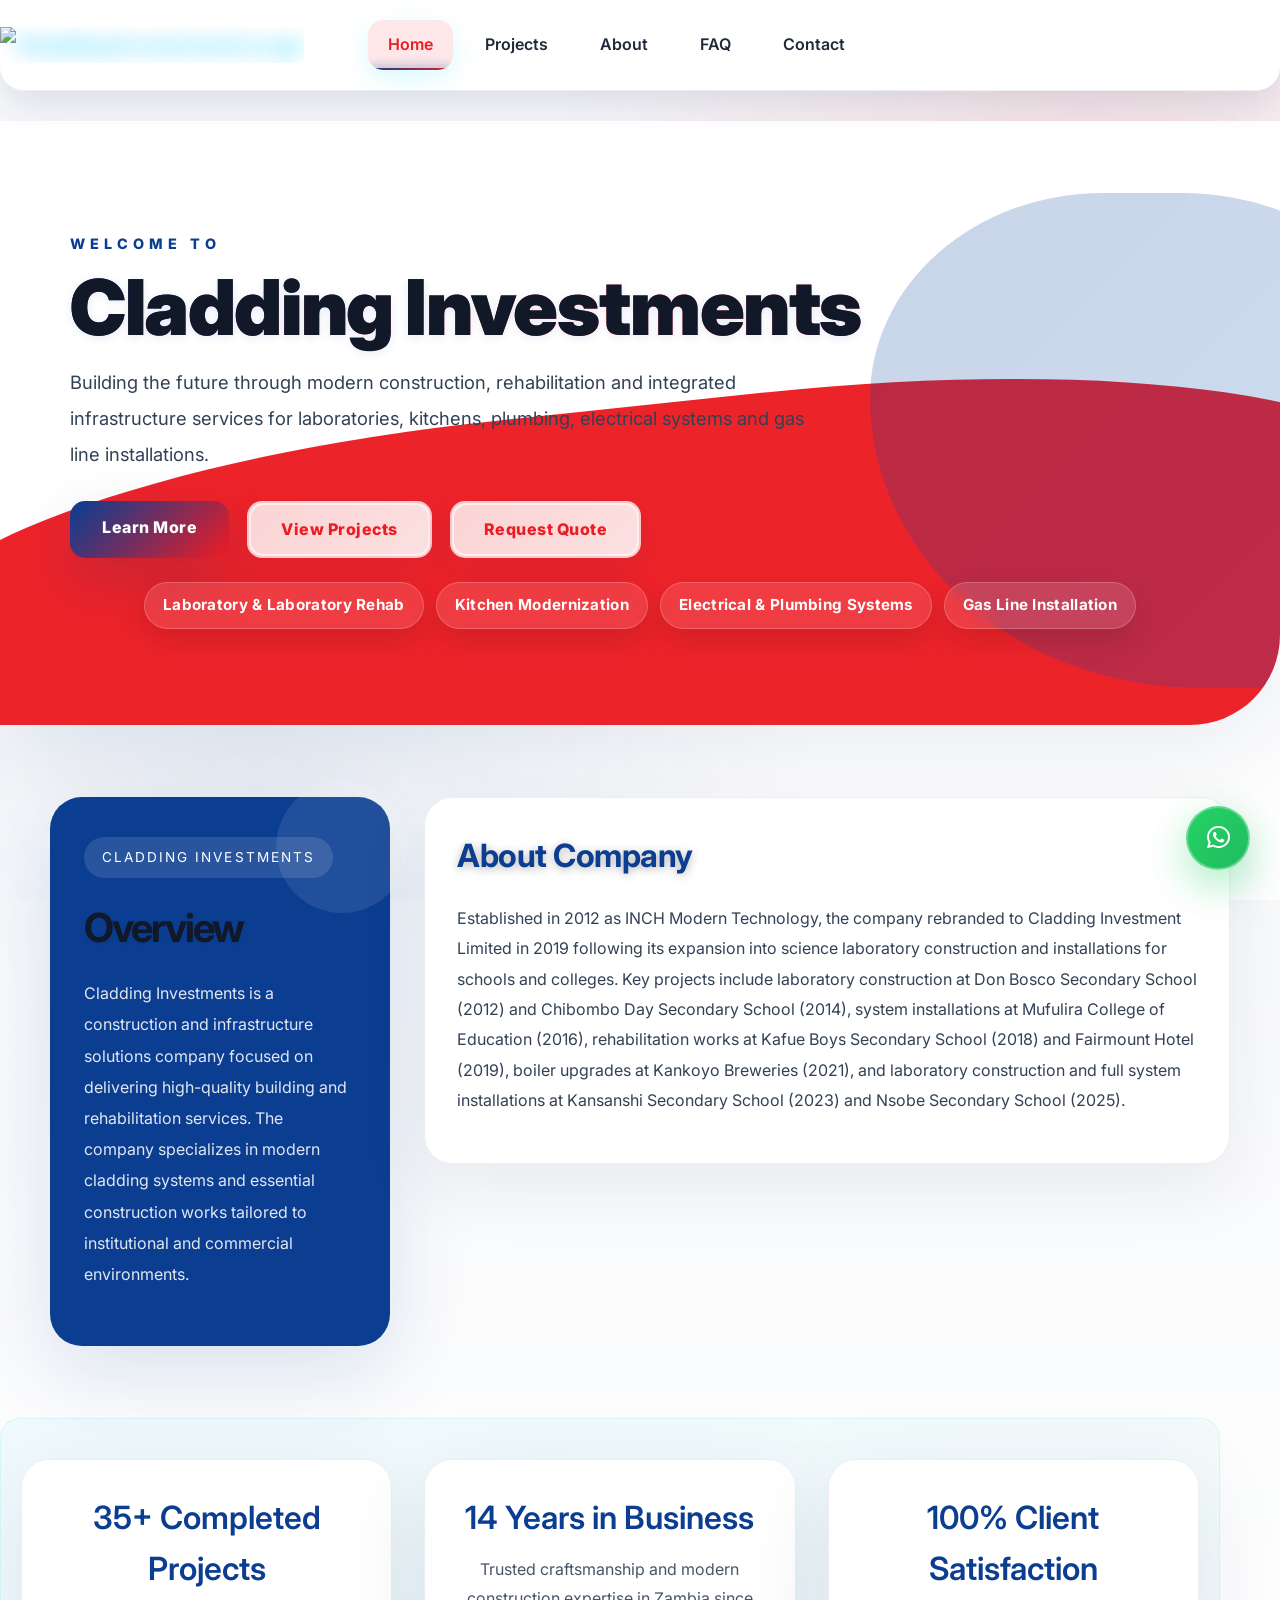
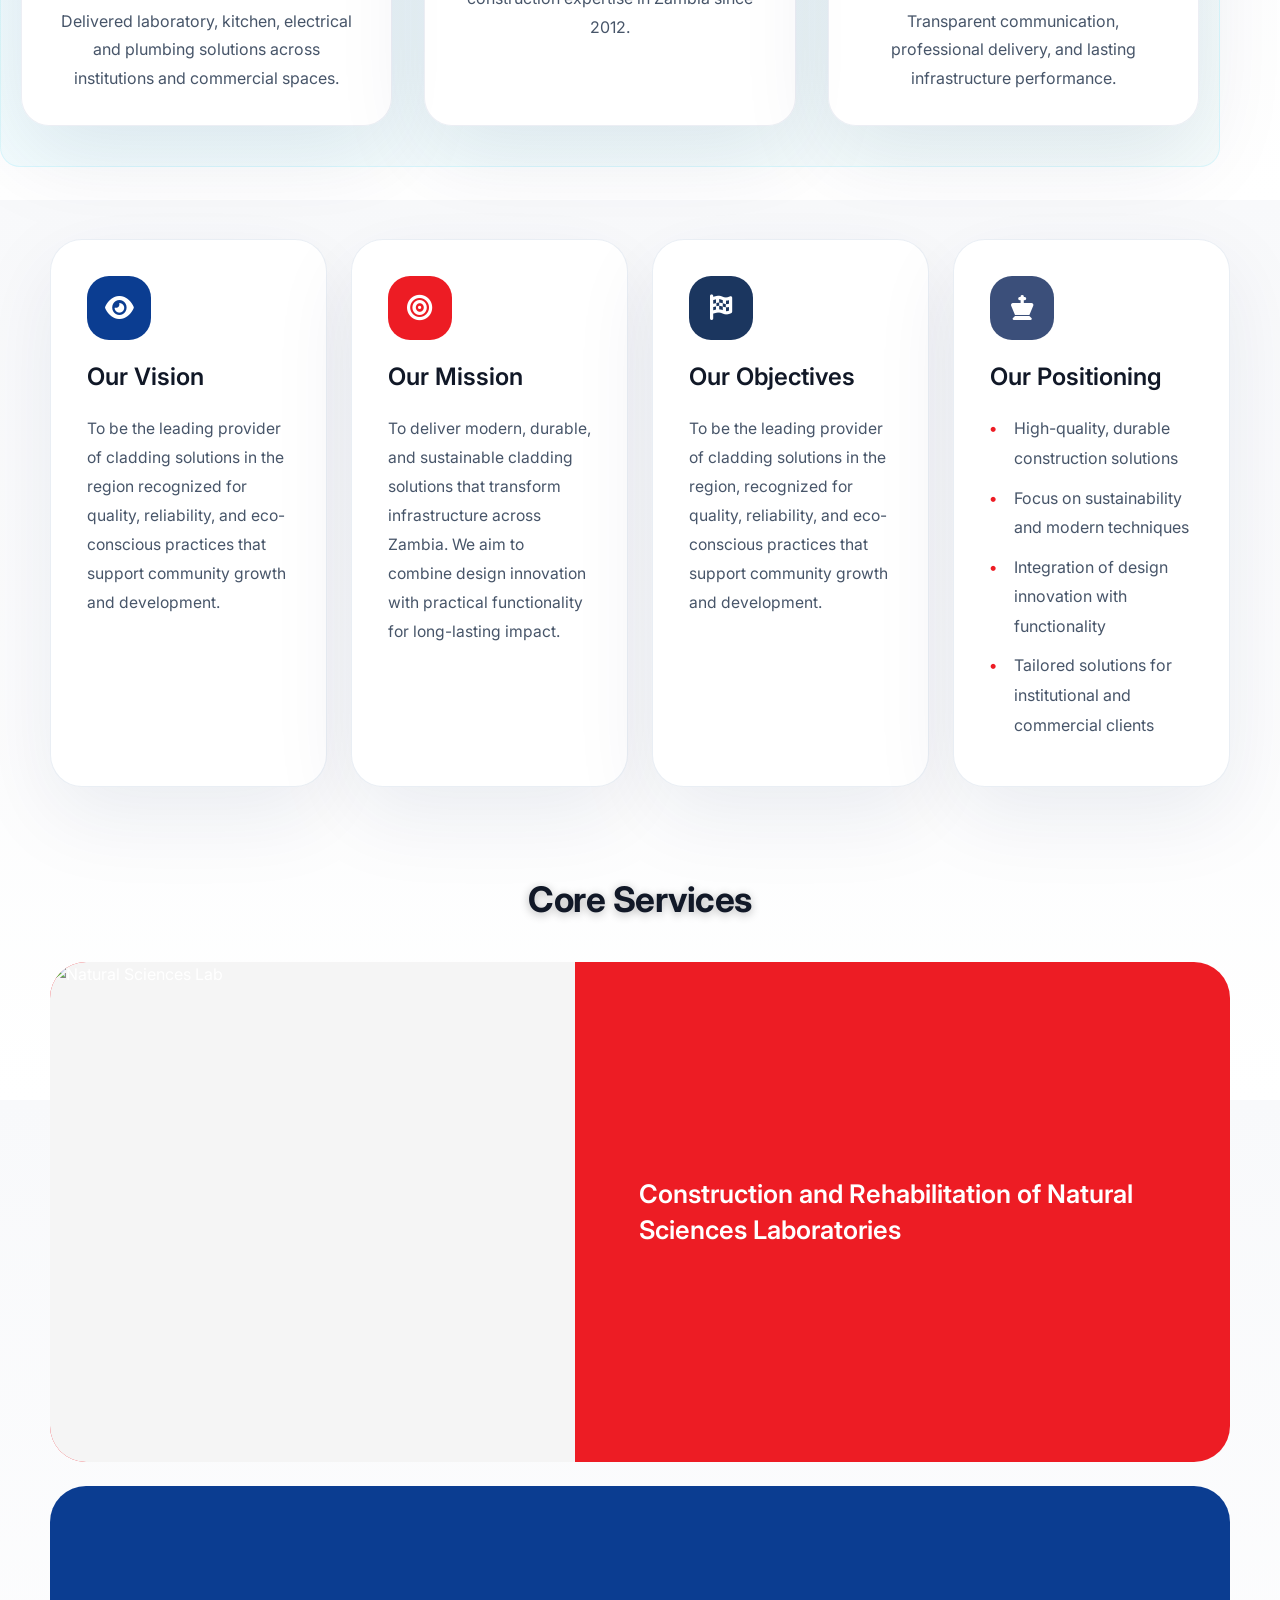
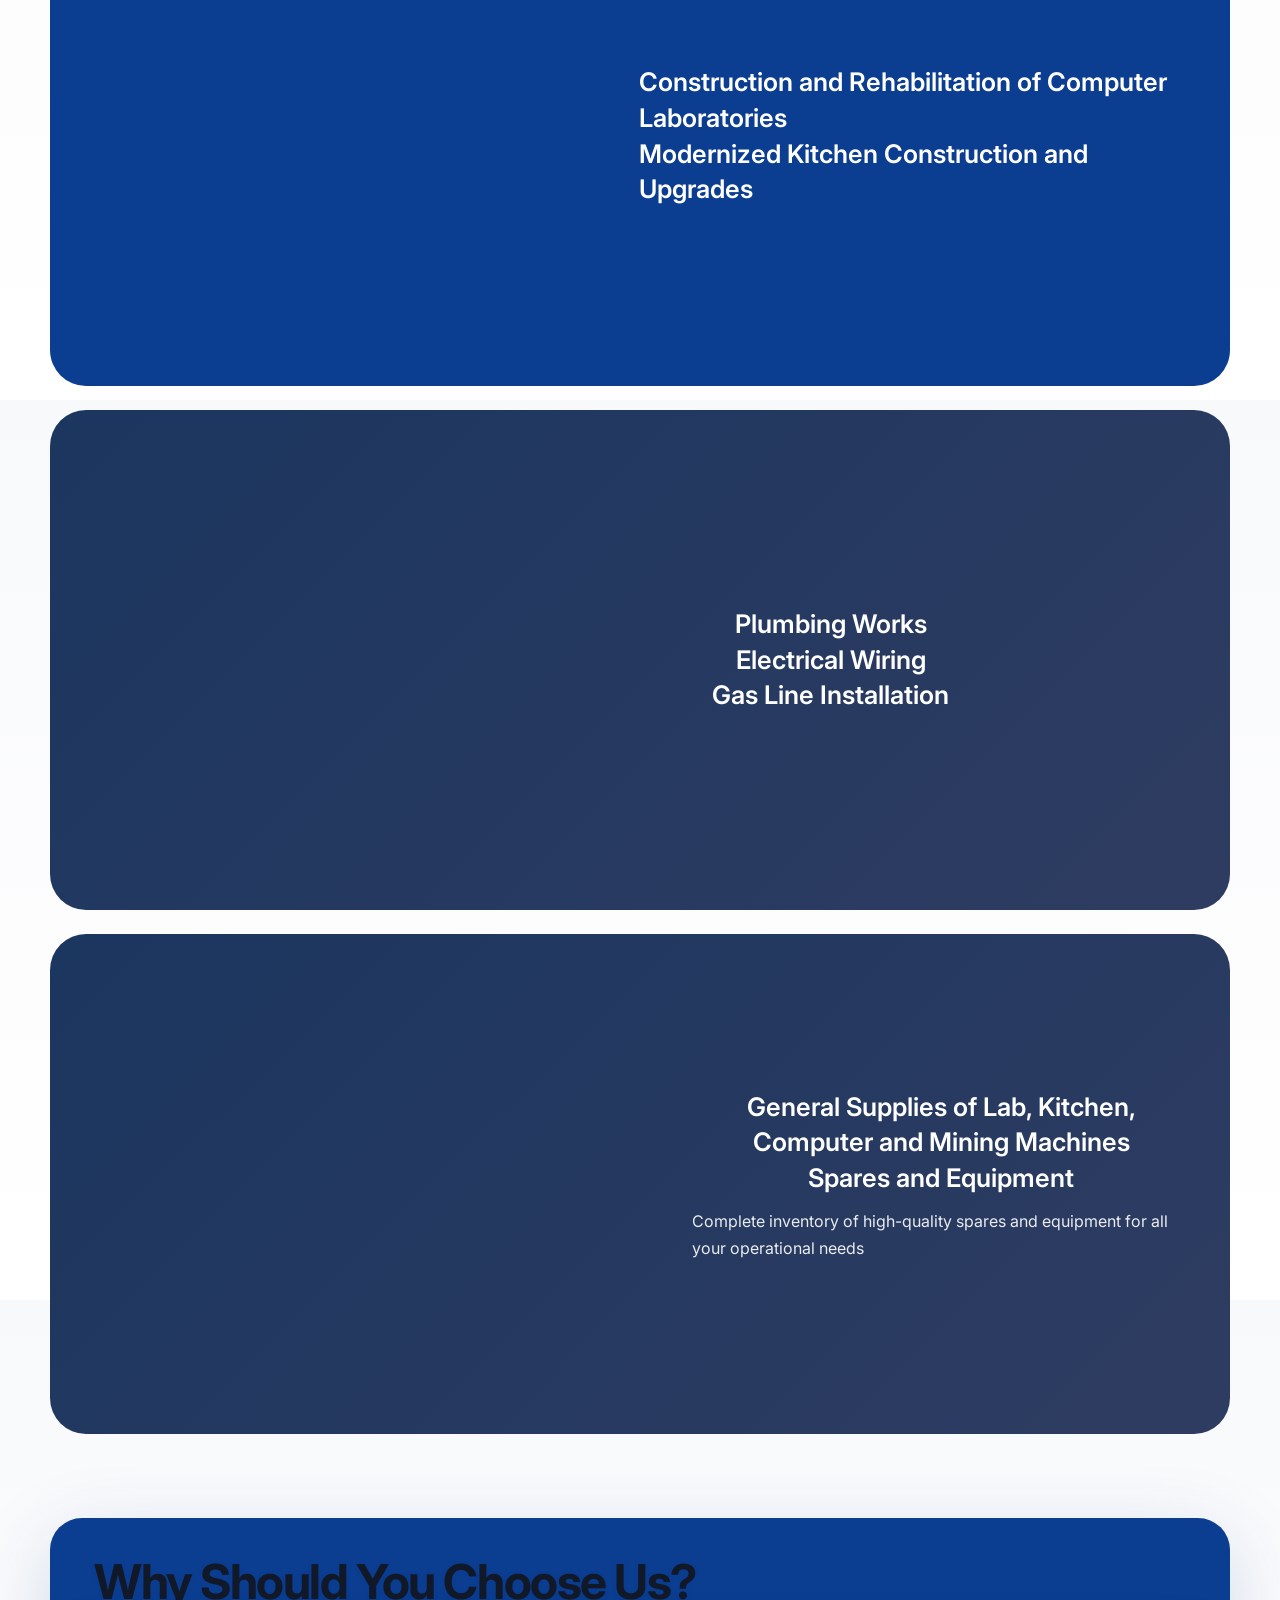
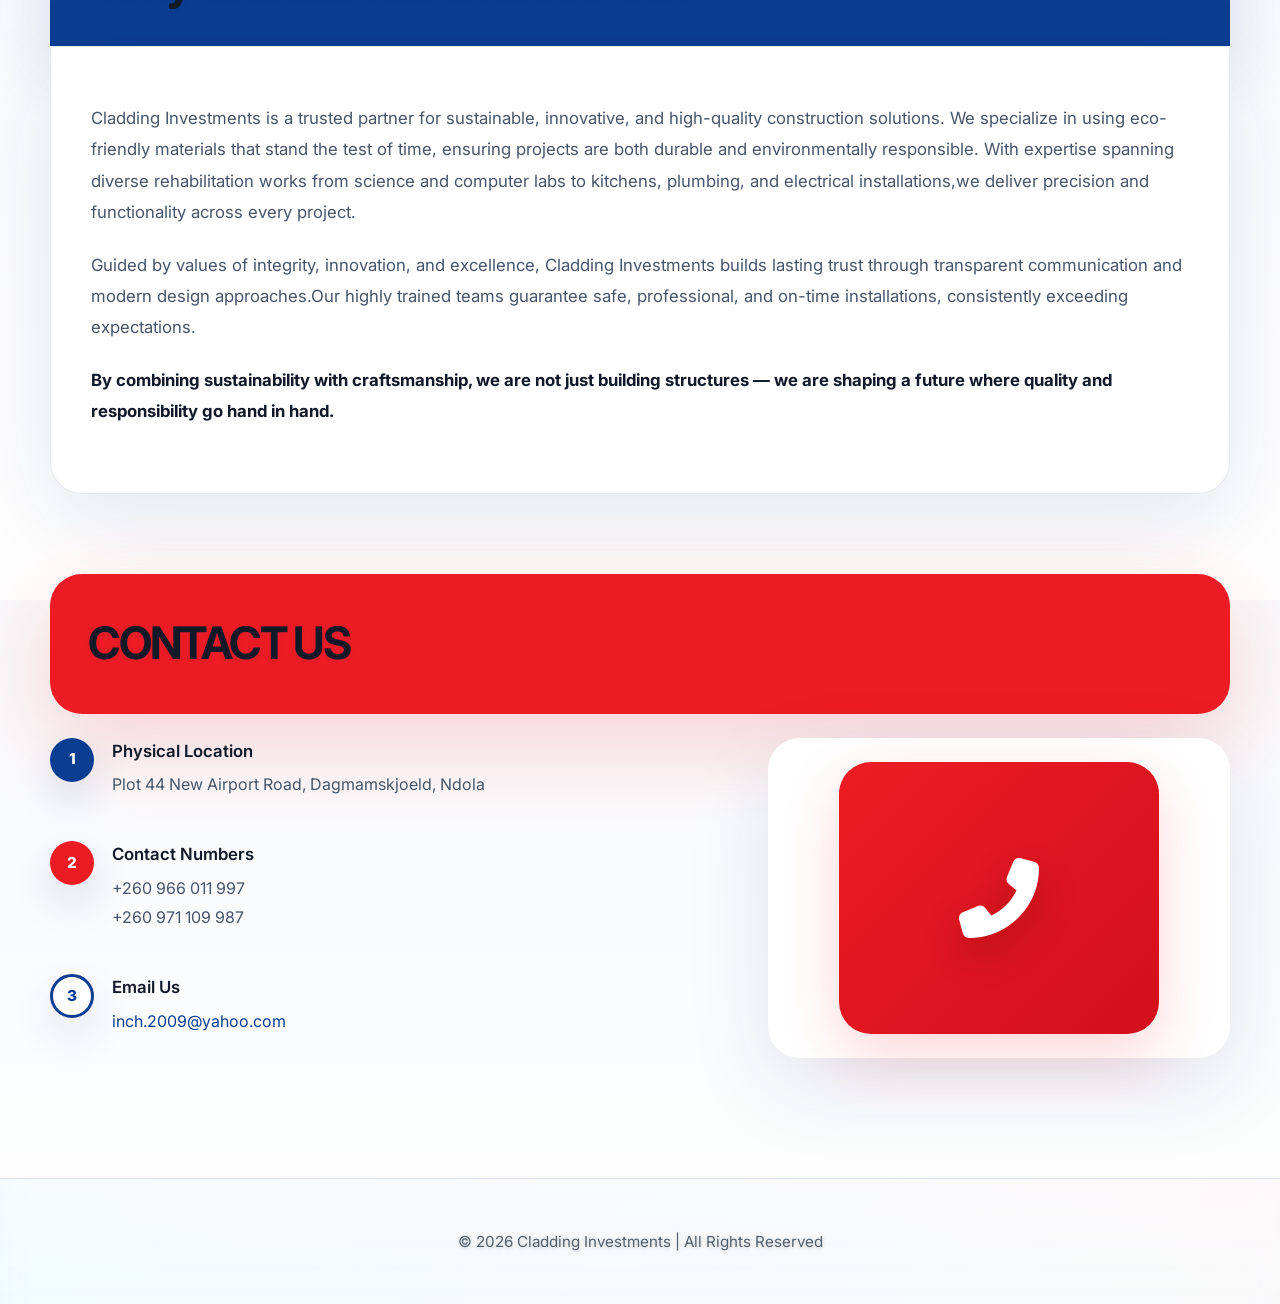
==== index.html @ 3c5010e3 "Add files via upload" ====
<!DOCTYPE html>
<html lang="en">
<head>
  <meta charset="UTF-8">
  <meta name="viewport" content="width=device-width, initial-scale=1.0">
  <!-- Google Fonts -->
  <link href="https://fonts.googleapis.com/css2?family=Inter:wght@400;600&family=Montserrat:wght@400;600&display=swap" rel="stylesheet">
  <!-- Font Awesome -->
  <link rel="stylesheet" href="https://cdnjs.cloudflare.com/ajax/libs/font-awesome/6.5.0/css/all.min.css">
  <!-- Stylesheet -->
  <link rel="stylesheet" href="styles.css?v=2">
</head>
<body class="profile-page">
  <!-- Welcome Splash Screen -->
  <div id="welcome-splash" class="welcome-splash">
    <div class="welcome-content">
      <img src="images/logo.png" alt="Cladding Investments" class="welcome-logo">
      <h1>Welcome to Cladding Investments</h1>
      <p>Building Excellence with Cladding Solutions</p>
      <div class="welcome-loader"></div>
    </div>
  </div>

  <header class="site-header">
    <div class="container header-inner">
      <a class="logo" href="home.html"><img src="images/logo.png" alt="Cladding Investments Logo" style="height:180px;width:auto"></a>
      <button type="button" id="nav-toggle" class="nav-toggle" aria-controls="site-nav" aria-expanded="false" aria-label="Toggle navigation">
        <span></span><span></span><span></span>
      </button>
       <nav class="site-nav" id="site-nav" role="navigation">
        <a href="home.html" class="active">Home</a>
        <a href="projects.html">Projects</a>
        <a href="about.html">About</a>
        <a href="faq.html">FAQ</a>
        <a href="contact.html">Contact</a>
      </nav>
    </div>
  </header>

  <main>
    <section class="profile-hero">
      <div class="container hero-content">
        <div class="hero-copy">
          <span class="hero-intro">WELCOME TO</span>
          <h1>Cladding Investments</h1>
          <p>Building the future through modern construction, rehabilitation and integrated infrastructure services for laboratories, kitchens, plumbing, electrical systems and gas line installations.</p>
          <div class="hero-actions">
            <a href="about.html" class="btn primary">Learn More</a>
            <a href="projects.html" class="btn secondary">View Projects</a>
            <a href="contact.html" class="btn secondary">Request Quote</a>
          </div>
          <ul class="hero-badges">
            <li>Laboratory & Laboratory Rehab</li>
            <li>Kitchen Modernization</li>
            <li>Electrical & Plumbing Systems</li>
            <li>Gas Line Installation</li>
          </ul>
        </div>
      </div>
    </section>

    <section class="profile-overview container">
      <div class="overview-brand">
        <div class="overview-badge">Cladding Investments</div>
        <h2>Overview</h2>
        <p>Cladding Investments is a construction and infrastructure solutions company focused on delivering high-quality building and rehabilitation services. The company specializes in modern cladding systems and essential construction works tailored to institutional and commercial environments.</p>
      </div>
      <div class="overview-copy">
        <div class="section-card">
          <h2>About Company</h2>
          <p>Established in 2012 as INCH Modern Technology, the company rebranded to Cladding Investment Limited in 2019 following its expansion into science laboratory construction and installations for schools and colleges. Key projects include laboratory construction at Don Bosco Secondary School (2012) and Chibombo Day Secondary School (2014), system installations at Mufulira College of Education (2016), rehabilitation works at Kafue Boys Secondary School (2018) and Fairmount Hotel (2019), boiler upgrades at Kankoyo Breweries (2021), and laboratory construction and full system installations at Kansanshi Secondary School (2023) and Nsobe Secondary School (2025).</p>
        </div>
      </div>
    </section>

    <section class="stats-section container">
      <div class="stats-grid">
        <article class="stat-card">
          <h3>35+ Completed Projects</h3>
          <p>Delivered laboratory, kitchen, electrical and plumbing solutions across institutions and commercial spaces.</p>
        </article>
        <article class="stat-card">
          <h3>14 Years in Business</h3>
          <p>Trusted craftsmanship and modern construction expertise in Zambia since 2012.</p>
        </article>
        <article class="stat-card">
          <h3>100% Client Satisfaction</h3>
          <p>Transparent communication, professional delivery, and lasting infrastructure performance.</p>
        </article>
      </div>
    </section>

    <section class="profile-values container">
      <div class="values-grid">
        <article class="value-card blue-card">
          <div class="value-icon"><i class="fas fa-eye"></i></div>
          <h3>Our Vision</h3>
          <p>To be the leading provider of cladding solutions in the region recognized for quality, reliability, and eco-conscious practices that support community growth and development.</p>
        </article>
        <article class="value-card red-card">
          <div class="value-icon"><i class="fas fa-bullseye"></i></div>
          <h3>Our Mission</h3>
          <p>To deliver modern, durable, and sustainable cladding solutions that transform infrastructure across Zambia. We aim to combine design innovation with practical functionality for long-lasting impact.</p>
        </article>
        <article class="value-card dark-card">
          <div class="value-icon"><i class="fas fa-flag-checkered"></i></div>
          <h3>Our Objectives</h3>
          <p>To be the leading provider of cladding solutions in the region, recognized for quality, reliability, and eco-conscious practices that support community growth and development.</p>
        </article>
        <article class="value-card light-card">
          <div class="value-icon"><i class="fas fa-chess-king"></i></div>
          <h3>Our Positioning</h3>
          <ul class="positioning-list">
            <li>High-quality, durable construction solutions</li>
            <li>Focus on sustainability and modern techniques</li>
            <li>Integration of design innovation with functionality</li>
            <li>Tailored solutions for institutional and commercial clients</li>
          </ul>
        </article>
      </div>
    </section>

    <section class="core-services container">
      <!-- Core service image placeholders:
           images/nsobe-project-hero.jpg
           images/kansanshi-lab-main.jpg
           images/kansanshi-systems-main.jpg
      -->
      <div class="section-header">
        <h2>Core Services</h2>
      </div>
      <div class="service-panels">
        <article class="service-panel red-panel">
          <img src="images/Nsobe%20project%20(1).jpg" alt="Natural Sciences Lab" title="Replace with your own image: images/nsobe-project-hero.jpg" class="service-image">
          <div>
            <h3>Construction and Rehabilitation of Natural Sciences Laboratories</h3>
          </div>
        </article>
        <article class="service-panel blue-panel">
          <div class="slideshow-container">
            <img src="images/computer (1).jpg" alt="Computer Laboratory" class="service-image slideshow-image" style="animation-delay: 0s;">
            <img src="images/kitchen.jpg" alt="Modern Kitchen" class="service-image slideshow-image" style="animation-delay: 8.3s;">
            <img src="images/science lab.jpeg" alt="Science Laboratory" class="service-image slideshow-image" style="animation-delay: 16.6s;">
          </div>
          <div>
            <h3>Construction and Rehabilitation of Computer Laboratories<br>Modernized Kitchen Construction and Upgrades</h3>
          </div>
        </article>
        <article class="service-panel slideshow-panel">
          <div class="slideshow-container">
            <img src="images/gas installation.jpg" alt="Gas Installation" class="service-image slideshow-image-3" style="animation-delay: 0s;">
            <img src="images/kansenshi2.jpg" alt="Plumbing Works" class="service-image slideshow-image-3" style="animation-delay: 5s;">
            <img src="images/electrician.jpg" alt="Electrical Wiring" class="service-image slideshow-image-3" style="animation-delay: 10s;">
          </div>
          <div>
            <h3>Plumbing Works<br>Electrical Wiring<br>Gas Line Installation</h3>
          </div>
        </article>
        <article class="service-panel slideshow-panel">
          <div class="slideshow-container">
            <img src="images/sparepart1.jpg" alt="Spares 1" class="service-image slideshow-image" style="animation-delay: 0s;">
            <img src="images/spare part 2.jpg" alt="Spares 2" class="service-image slideshow-image" style="animation-delay: 5s;">
            <img src="images/spare part3.jpg" alt="Spares 3" class="service-image slideshow-image" style="animation-delay: 10s;">
            <img src="images/machine1.jpg" alt="Machine 1" class="service-image slideshow-image" style="animation-delay: 15s;">
            <img src="images/machine2.jpg" alt="Machine 2" class="service-image slideshow-image" style="animation-delay: 20s;">
          </div>
          <div>
            <h3>General Supplies of Lab, Kitchen, Computer and Mining Machines Spares and Equipment</h3>
            <p>Complete inventory of high-quality spares and equipment for all your operational needs</p>
          </div>
        </article>
      </div>
    </section>

    <section class="why-choose-us container">
      <div class="why-header">
        <h2>Why Should You Choose Us?</h2>
      </div>
      <div class="why-copy">
        <p>Cladding Investments is a trusted partner for sustainable, innovative, and high-quality construction solutions. We specialize in using eco-friendly materials that stand the test of time, ensuring projects are both durable and environmentally responsible. With expertise spanning diverse rehabilitation works from science and computer labs to kitchens, plumbing, and electrical installations,we deliver precision and functionality across every project.</p>
        <p>Guided by values of integrity, innovation, and excellence, Cladding Investments builds lasting trust through transparent communication and modern design approaches.Our  highly trained teams guarantee safe, professional, and on-time installations, consistently exceeding expectations.</p>
        <p><strong>By combining sustainability with craftsmanship, we are not just building structures — we are shaping a future where quality and responsibility go hand in hand.</strong></p>
      </div>
    </section>

    <section class="contact-us container">
      <div class="contact-banner">
        <h2>Contact Us</h2>
      </div>
      <div class="contact-details-grid">
        <div class="contact-info-list">
          <div class="contact-item">
            <div class="contact-marker blue">1</div>
            <div class="contact-info-text">
              <h3>Physical Location</h3>
              <p>Plot 44 New Airport Road, Dagmamskjoeld, Ndola</p>
            </div>
          </div>
          <div class="contact-item">
            <div class="contact-marker red">2</div>
            <div class="contact-info-text">
              <h3>Contact Numbers</h3>
              <p>+260 966 011 997<br>+260 971 109 987</p>
            </div>
          </div>
          <div class="contact-item">
            <div class="contact-marker white">3</div>
            <div class="contact-info-text">
              <h3>Email Us</h3>
              <p><a href="mailto:inch.2009@yahoo.com">inch.2009@yahoo.com</a></p>
            </div>
          </div>
        </div>
        <div class="contact-graphic">
          <div class="phone-illustration"><i class="fas fa-phone-alt"></i></div>
        </div>
      </div>
    </section>
  </main>

  <a href="https://wa.me/260966011997" class="whatsapp-btn"><i class="fab fa-whatsapp"></i></a>

  <footer>
    <p>&copy; 2026 Cladding Investments | All Rights Reserved</p>
  </footer>

  <script src="script.js"></script>
  
  <!-- Mobile navigation fix -->
  <script>
    (function() {
      function initMobileNav() {
        const navToggle = document.getElementById('nav-toggle');
        const siteNav = document.getElementById('site-nav');
        
        if (!navToggle || !siteNav) {
          setTimeout(initMobileNav, 100);
          return;
        }

        // Create overlay if it doesn't exist
        let mobileOverlay = document.querySelector('.mobile-overlay');
        if (!mobileOverlay) {
          mobileOverlay = document.createElement('div');
          mobileOverlay.className = 'mobile-overlay';
          document.body.appendChild(mobileOverlay);
        }

        // Show/hide nav toggle based on screen size
        function updateNavToggleVisibility() {
          if (window.innerWidth < 1025) {
            navToggle.style.display = 'flex';
          } else {
            navToggle.style.display = 'none';
          }
        }

        // Initial check
        updateNavToggleVisibility();

        // Update on resize
        window.addEventListener('resize', updateNavToggleVisibility);

        // Define functions globally
        window.openMobileMenu = function() {
          siteNav.classList.add('mobile-open');
          navToggle.classList.add('active');
          mobileOverlay.classList.add('active');
          document.body.style.overflow = 'hidden';
        };

        window.closeMobileMenu = function() {
          siteNav.classList.remove('mobile-open');
          navToggle.classList.remove('active');
          mobileOverlay.classList.remove('active');
          document.body.style.overflow = '';
        };

        // Add click event listener
        navToggle.addEventListener('click', () => {
          const isOpen = siteNav.classList.contains('mobile-open');
          if (isOpen) {
            closeMobileMenu();
          } else {
            openMobileMenu();
          }
        });

        // Close menu when a nav link is clicked (mobile)
        siteNav.querySelectorAll('a').forEach(a => a.addEventListener('click', () => {
          if (window.innerWidth < 1025) {
            closeMobileMenu();
          }
        }));

        // Close menu when clicking overlay
        mobileOverlay.addEventListener('click', closeMobileMenu);

        // Close menu on escape key
        document.addEventListener('keydown', (e) => {
          if (e.key === 'Escape' && siteNav.classList.contains('mobile-open')) {
            closeMobileMenu();
          }
        });
      }

      // Auto-hide header functionality
      function initAutoHideHeader() {
        const header = document.querySelector('.site-header');
        if (!header) return;

        let lastScrollTop = 0;
        let isHidden = false;
        const scrollThreshold = 100; // Minimum scroll distance before hiding/showing

        window.addEventListener('scroll', () => {
          const scrollTop = window.pageYOffset || document.documentElement.scrollTop;
          
          // Don't hide header if mobile menu is open
          const siteNav = document.getElementById('site-nav');
          if (siteNav && siteNav.classList.contains('mobile-open')) {
            return;
          }

          if (Math.abs(lastScrollTop - scrollTop) <= scrollThreshold) {
            return;
          }

          if (scrollTop > lastScrollTop && scrollTop > 100) {
            // Scrolling down - hide header
            if (!isHidden) {
              header.classList.add('header-hidden');
              isHidden = true;
            }
          } else {
            // Scrolling up - show header
            if (isHidden) {
              header.classList.remove('header-hidden');
              isHidden = false;
            }
          }

          lastScrollTop = scrollTop;
        });

        // Show header when mouse moves to top of screen
        let mouseNearTop = false;
        document.addEventListener('mousemove', (e) => {
          if (e.clientY < 50 && !mouseNearTop) {
            mouseNearTop = true;
            if (isHidden) {
              header.classList.remove('header-hidden');
              isHidden = false;
            }
          } else if (e.clientY > 100 && mouseNearTop) {
            mouseNearTop = false;
          }
        });
      }

      // Initialize when DOM is ready
      if (document.readyState === 'loading') {
        document.addEventListener('DOMContentLoaded', () => {
          initMobileNav();
          initAutoHideHeader();
        });
      } else {
        initMobileNav();
        initAutoHideHeader();
      }
    })();
  </script>
</body>
</html>
---- styles.css ----
:root{
  --bg: linear-gradient(135deg, #f4f5f7 0%, #f8f8fa 45%, #ffffff 100%);
  --muted-bg: rgba(14, 37, 95, 0.06);
  --surface: rgba(255, 255, 255, 0.92);
  --surface-solid: rgba(255, 255, 255, 1);
  --text: #111827;
  --muted: #52606d;
  --primary: #0b3d91;
  --accent: #ed1c24;
  --muted-accent: #1f4d99;
  --success: #1d86ff;
  --warning: #f59e0b;
  --danger: #ed1c24;
  --radius: 24px;
  --container: 1400px;
  --gap: 24px;
  --card-shadow: 0 25px 80px rgba(13, 40, 93, 0.12);
  --card-shadow-hover: 0 30px 90px rgba(13, 40, 93, 0.18);
  --glass-bg: rgba(255, 255, 255, 0.78);
  --glass-border: rgba(14, 48, 117, 0.12);
  --glass-shadow: 0 12px 32px rgba(13, 40, 93, 0.12);
} 

/* Reset + base */
*{box-sizing:border-box}
html,body{height:100%;scroll-behavior:smooth}
body{margin:0;font-family:'Inter', 'Montserrat', system-ui, -apple-system, 'Segoe UI', Roboto, Arial;background:var(--bg);color:var(--text);-webkit-font-smoothing:antialiased;line-height:1.6;position:relative;overflow-x:hidden}
body::before{content:'';position:fixed;top:0;left:0;width:100%;height:100%;background:radial-gradient(circle at 20% 80%, rgba(11, 61, 145, 0.08) 0%, transparent 45%), radial-gradient(circle at 85% 15%, rgba(237, 28, 36, 0.09) 0%, transparent 40%), radial-gradient(circle at 50% 50%, rgba(14, 48, 117, 0.06) 0%, transparent 35%);z-index:-1;pointer-events:none;animation:backgroundShift 20s ease-in-out infinite}
@keyframes backgroundShift{0%,100%{background-position:0% 0%} 25%{background-position:100% 0%} 50%{background-position:100% 100%} 75%{background-position:0% 100%}}
.container{max-width:var(--container);margin:0 auto;padding:0 20px}
a{color:inherit;text-decoration:none}
h1,h2,h3{margin:0}

/* Typography scale */
h1{font-size:3.2rem;font-weight:900;letter-spacing:-1px;line-height:1.1;background:linear-gradient(135deg, var(--primary), var(--accent), var(--muted-accent));-webkit-background-clip:text;background-clip:text;color:transparent;text-shadow:0 0 40px rgba(0, 212, 255, 0.5)}
h2{font-size:1.8rem;font-weight:700;letter-spacing:-0.5px;color:var(--text);text-shadow:0 2px 10px rgba(0, 0, 0, 0.3)}
h3{font-size:1.3rem;font-weight:600;color:var(--primary)}
p{color:var(--muted);margin-top:0.8rem;line-height:1.7}

/* Header */
.site-header{background:var(--glass-bg);position:sticky;top:0;z-index:1200;box-shadow:var(--glass-shadow);backdrop-filter:blur(20px) saturate(180%);border-bottom:1px solid var(--glass-border);transition:all .4s ease;border-radius:0 0 var(--radius) var(--radius)}
.site-header.header-hidden{transform:translateY(-100%);box-shadow:0 4px 20px rgba(0, 0, 0, 0.1)}
.header-inner{display:flex;align-items:center;gap:24px;padding:20px 0}
.logo{font-weight:900;color:var(--text);font-size:1.4rem;letter-spacing:-0.5px;background:linear-gradient(90deg,var(--primary),var(--muted-accent));-webkit-background-clip:text;background-clip:text;color:transparent;transform-style: preserve-3d;transition: all 0.4s ease;text-shadow:0 0 20px rgba(0, 212, 255, 0.5)}
.logo:hover{transform: rotateY(15deg) scale(1.08) translateZ(10px);text-shadow:0 0 30px rgba(0, 212, 255, 0.8)}
.logo img{transition: all 0.4s ease; transform-style: preserve-3d;filter:drop-shadow(0 0 10px rgba(0, 212, 255, 0.3))}
.logo:hover img{transform: rotateY(-15deg) scale(1.15) translateZ(15px);filter:drop-shadow(0 0 20px rgba(0, 212, 255, 0.6))}

/* Desktop Navigation */
.site-nav{display:flex;gap:12px;margin-left:40px;align-items:center}
.site-nav a{padding:12px 20px;border-radius:15px;color:var(--muted);font-weight:600;transition:all .3s ease;position:relative;overflow:hidden}
.site-nav a::before{content:'';position:absolute;top:0;left:-100%;width:100%;height:100%;background:linear-gradient(90deg, transparent, rgba(0, 212, 255, 0.2), transparent);transition:left .5s ease}
.site-nav a::after{content:'';position:absolute;bottom:0;left:0;width:0;height:2px;background:linear-gradient(90deg,var(--primary),var(--accent));transition:width .3s ease;border-radius:1px}
.site-nav a:hover::before{left:100%}
.site-nav a:hover::after,.site-nav a.active::after{width:100%;box-shadow:0 0 10px var(--primary)}
.site-nav a.active,.site-nav a:hover{background:linear-gradient(135deg, rgba(0, 212, 255, 0.1), rgba(255, 107, 107, 0.1));color:var(--text);box-shadow:0 8px 25px rgba(0, 212, 255, 0.15)}

/* Mobile Navigation Toggle */
.nav-toggle{display:none;background:none;border:0;padding:12px;cursor:pointer;transition:all 0.3s ease;border-radius:8px;background:rgba(255,255,255,0.1);backdrop-filter:blur(10px)}
.nav-toggle:hover{background:rgba(255,255,255,0.2);transform:scale(1.05)}
.nav-toggle span{display:block;width:24px;height:2.5px;background:var(--text);margin:4px 0;border-radius:2px;transition:all 0.3s ease;transform-origin:center}
.nav-toggle.active span:nth-child(1){transform:rotate(45deg) translateY(8px)}
.nav-toggle.active span:nth-child(2){opacity:0;transform:translateX(-10px)}
.nav-toggle.active span:nth-child(3){transform:rotate(-45deg) translateY(-8px)}

/* Buttons & CTA */
.btn{display:inline-block;padding:14px 32px;border-radius:15px;font-weight:800;background:linear-gradient(135deg,var(--primary),var(--accent));color:#fff;border:0;transition:all .4s ease;box-shadow:0 10px 30px rgba(13, 40, 93, 0.18);position:relative;overflow:hidden;letter-spacing:0.5px;-webkit-tap-highlight-color:transparent;-webkit-user-select:none;user-select:none;transform-style: preserve-3d}
.btn::before{content:'';position:absolute;top:0;left:-100%;width:100%;height:100%;background:linear-gradient(90deg,transparent,rgba(255,255,255,0.35),transparent);transition:left .6s ease}
.btn::after{content:'';position:absolute;inset:2px;border-radius:13px;background:linear-gradient(135deg, rgba(11, 61, 145, 0.95), rgba(237, 28, 36, 0.85));z-index:-1}
.btn:hover::before{left:100%}
.btn.secondary{background:linear-gradient(135deg, rgba(237, 28, 36, 0.12), rgba(237, 28, 36, 0.06));color:var(--text);border:2px solid rgba(237, 28, 36, 0.25);box-shadow:0 8px 25px rgba(237, 28, 36, 0.14)}
.btn.secondary::after{background:linear-gradient(135deg, rgba(237, 28, 36, 0.12), rgba(237, 28, 36, 0.06))}
.btn.secondary:hover{background:linear-gradient(135deg, rgba(237, 28, 36, 0.18), rgba(237, 28, 36, 0.1));border-color:rgba(237, 28, 36, 0.45);box-shadow:0 12px 35px rgba(237, 28, 36, 0.2)}
.btn:hover{transform:translateY(-6px) rotateX(5deg) scale(1.02);box-shadow:0 18px 42px rgba(14, 48, 117, 0.25);animation:glowPulse 2s infinite}
@keyframes glowPulse{0%,100%{box-shadow:0 18px 42px rgba(14, 48, 117, 0.25)} 50%{box-shadow:0 18px 42px rgba(237, 28, 36, 0.28), 0 0 60px rgba(237, 28, 36, 0.16)}}

/* Header shrink (applies when scrolled) */
.site-header.scrolled{padding:8px 0;box-shadow:0 12px 48px rgba(11,61,145,0.15);backdrop-filter:blur(16px) saturate(120%)}

/* Mobile menu overlay */
@media (max-width:719px){
  body::before{
    content:'';
    position:fixed;
    inset:0;
    background:rgba(0,0,0,0);
    z-index:999;
    pointer-events:none;
    transition:background 0.4s ease
  }
  
  body[data-menu-open=\"true\"]::before{
    background:rgba(0,0,0,0.4);
    pointer-events:auto
  }
}

/* Hero — glass card with animated gradient type */
.hero{background:linear-gradient(135deg, rgba(15, 15, 35, 0.8) 0%, rgba(26, 26, 46, 0.9) 50%, rgba(22, 33, 62, 0.8) 100%);color:var(--text);padding:120px 0 60px;position:relative;overflow:hidden;perspective: 1200px;border-radius:0 0 var(--radius) var(--radius);margin-bottom:40px}
.page-hero{background:#0b3d91;color:#fff;padding:90px 0 70px;position:relative;overflow:hidden;border-radius:0 0 var(--radius) var(--radius);margin-bottom:40px}
.page-hero::before{content:'';position:absolute;top:0;left:0;width:100%;height:100%;background:radial-gradient(circle at 20% 20%, rgba(255,255,255,0.18), transparent 40%),radial-gradient(circle at 80% 15%, rgba(237,28,36,0.12), transparent 35%);pointer-events:none;}
.page-hero::after{content:'';position:absolute;bottom:-40px;right:-20px;width:460px;height:460px;background:rgba(237,28,36,0.12);border-radius:50%;transform:rotate(-10deg);}
.hero::before{content:'';position:absolute;top:-50%;right:-10%;width:800px;height:800px;background:radial-gradient(circle,rgba(0, 212, 255, 0.1) 0%,transparent 70%);border-radius:50%;animation:float 25s ease-in-out infinite;transform-style: preserve-3d;filter:blur(1px)}

.hero::after{content:'';position:absolute;bottom:-40%;left:-15%;width:600px;height:600px;background:radial-gradient(circle,rgba(255, 107, 107, 0.08) 0%,transparent 70%);border-radius:50%;animation:float 30s ease-in-out infinite 3s;transform-style: preserve-3d;filter:blur(1px)}

/* 3D Floating Elements */
.hero .floating-cube {
  position: absolute;
  width: 60px;
  height: 60px;
  background: linear-gradient(135deg, rgba(0, 212, 255, 0.1), rgba(255, 107, 107, 0.1));
  border: 2px solid rgba(0, 212, 255, 0.3);
  border-radius: 12px;
  animation: float3D 8s ease-in-out infinite;
  transform-style: preserve-3d;
  box-shadow: 0 10px 30px rgba(0, 212, 255, 0.2);
}

.hero .floating-cube:nth-child(1) {
  top: 20%;
  left: 10%;
  animation-delay: 0s;
}

.hero .floating-cube:nth-child(2) {
  top: 60%;
  right: 15%;
  animation-delay: 2s;
  transform: rotateY(45deg);
}

.hero .floating-cube:nth-child(3) {
  bottom: 30%;
  left: 20%;
  animation-delay: 4s;
  transform: rotateX(30deg) rotateY(60deg);
}

.hero .floating-cube:nth-child(4) {
  top: 40%;
  right: 5%;
  animation-delay: 6s;
  transform: rotateZ(45deg);
}

/* 3D Rotating Cube */
.rotating-cube {
  position: absolute;
  top: 30%;
  left: 5%;
  width: 40px;
  height: 40px;
  transform-style: preserve-3d;
  animation: rotateCube 10s infinite linear;
}

@keyframes rotateCube {
  0% { transform: rotateX(0deg) rotateY(0deg) rotateZ(0deg); }
  100% { transform: rotateX(360deg) rotateY(360deg) rotateZ(360deg); }
}

.cube-face {
  position: absolute;
  width: 40px;
  height: 40px;
  border: 1px solid rgba(0, 212, 255, 0.4);
  background: linear-gradient(135deg, rgba(0, 212, 255, 0.1), rgba(78, 205, 196, 0.1));
}

.cube-face.front { transform: translateZ(20px); }
.cube-face.back { transform: rotateY(180deg) translateZ(20px); }
.cube-face.right { transform: rotateY(90deg) translateZ(20px); }
.cube-face.left { transform: rotateY(-90deg) translateZ(20px); }
.cube-face.top { transform: rotateX(90deg) translateZ(20px); }
.cube-face.bottom { transform: rotateX(-90deg) translateZ(20px); }

/* Floating Particles */
.particle {
  position: absolute;
  border-radius: 50%;
  background: linear-gradient(135deg, rgba(0, 212, 255, 0.6), rgba(255, 107, 107, 0.6));
  animation: floatParticle 15s ease-in-out infinite;
  pointer-events: none;
}

.particle-1 {
  width: 8px;
  height: 8px;
  top: 15%;
  left: 15%;
  animation-delay: 0s;
  animation-duration: 12s;
}

.particle-2 {
  width: 12px;
  height: 12px;
  top: 70%;
  right: 20%;
  animation-delay: 3s;
  animation-duration: 18s;
}

.particle-3 {
  width: 6px;
  height: 6px;
  bottom: 25%;
  left: 25%;
  animation-delay: 6s;
  animation-duration: 14s;
}

.particle-4 {
  width: 10px;
  height: 10px;
  top: 45%;
  right: 10%;
  animation-delay: 9s;
  animation-duration: 16s;
}

.particle-5 {
  width: 14px;
  height: 14px;
  bottom: 40%;
  left: 60%;
  animation-delay: 12s;
  animation-duration: 20s;
}

.particle-6 {
  width: 7px;
  height: 7px;
  top: 25%;
  right: 35%;
  animation-delay: 15s;
  animation-duration: 13s;
}

@keyframes floatParticle {
  0%, 100% {
    transform: translateY(0px) translateX(0px) scale(1);
    opacity: 0.7;
  }
  25% {
    transform: translateY(-30px) translateX(20px) scale(1.2);
    opacity: 1;
  }
  50% {
    transform: translateY(-60px) translateX(-10px) scale(0.8);
    opacity: 0.8;
  }
  75% {
    transform: translateY(-30px) translateX(-20px) scale(1.1);
    opacity: 0.9;
  }
}

@keyframes float{0%,100%{transform:translateY(0px)} 50%{transform:translateY(30px)}}
@keyframes float3D{0%,100%{transform:translateY(0px) rotateX(0deg) rotateY(0deg)} 25%{transform:translateY(-15px) rotateX(5deg) rotateY(5deg)} 50%{transform:translateY(-30px) rotateX(0deg) rotateY(10deg)} 75%{transform:translateY(-15px) rotateX(-5deg) rotateY(5deg)}}
.hero .container, .page-hero .container{text-align:center;position:relative;z-index:2}
.hero h1{font-size:3.2rem;font-weight:900;line-height:1.08;margin-bottom:12px;background:linear-gradient(135deg,#0b3d91,#0052cc,#044182);-webkit-background-clip:text;background-clip:text;color:transparent;animation:slideInDown .8s ease}
.page-hero h1{font-size:3.2rem;font-weight:900;line-height:1.05;margin-bottom:16px;color:#fff;letter-spacing:-0.05em}
@keyframes slideInDown{from{opacity:0;transform:translateY(-30px)} to{opacity:1;transform:translateY(0)}}
.hero p{color:var(--muted);margin-top:12px;font-size:1.05rem;animation:slideInUp .8s ease .2s both}
.page-hero p{color:rgba(255,255,255,0.9);margin-top:16px;font-size:1rem;max-width:760px;line-height:1.85}
@keyframes slideInUp{from{opacity:0;transform:translateY(30px)} to{opacity:1;transform:translateY(0)}}
.hero .overlay{position:relative;z-index:4;display:flex;align-items:center;justify-content:center;min-height:65vh}
.hero .overlay .hero-card{background:transparent;padding:40px;border-radius:20px;box-shadow:none;max-width:900px;border:none;backdrop-filter:none;animation:zoomIn .8s ease .3s both;transition:all .4s ease}
@keyframes zoomIn{from{opacity:0;transform:scale(0.95)} to{opacity:1;transform:scale(1)}}
.hero .overlay .hero-card:hover{transform:translateY(-8px);box-shadow:none}
.hero .overlay .hero-card p{color:var(--muted);margin-top:12px}
.hero .hero-meta{display:flex;gap:12px;justify-content:center;align-items:center;margin-top:10px;color:var(--muted)}
.hero .scroll-hint{margin-top:20px;display:block;opacity:.8;color:var(--muted);animation:bounce 2s infinite}
@keyframes bounce{0%,100%{transform:translateY(0)} 50%{transform:translateY(10px)}}

/* Slideshow inside hero */
.hero{position:relative;overflow:hidden}
.hero .slides{position:absolute;inset:0;height:100%;width:100%;z-index:1}
.hero .slides img,
.hero .slides video{position:absolute;inset:0;width:100%;height:100%;object-fit:cover;opacity:0;transform:scale(1.05);transition:opacity 1s ease,transform 1.2s ease;filter:brightness(.52) saturate(1.1)}
.hero .slides img.active,
.hero .slides video.active{opacity:1;transform:scale(1);filter:brightness(.65) saturate(1.1)}
.hero-controls{position:absolute;left:0;right:0;bottom:28px;display:flex;align-items:center;justify-content:center;gap:16px;z-index:6}
.hero-arrow{position:absolute;top:50%;transform:translateY(-50%);background:rgba(255,255,255,0.2);color:#fff;border:none;padding:16px;cursor:pointer;font-size:20px;border-radius:50%;transition:all .3s ease;width:50px;height:50px;display:flex;align-items:center;justify-content:center;z-index:5;backdrop-filter:blur(6px);border:1px solid rgba(255,255,255,0.3)}
.hero-arrow:hover{background:rgba(255,255,255,0.4);transform:translateY(-50%) scale(1.1);box-shadow:0 8px 24px rgba(0,0,0,0.25)}
.hero-arrow.prev{left:20px}
.hero-arrow.next{right:20px}
.dots{display:flex;gap:10px;align-items:center}
.dots button{width:14px;height:14px;border-radius:50%;background:rgba(255,255,255,0.4);border:2px solid rgba(255,255,255,0.6);cursor:pointer;padding:0;transition:all .3s ease}
.dots button:hover{background:rgba(255,255,255,0.6);transform:scale(1.2)}
.dots button.active{background:#fff;transform:scale(1.3);box-shadow:0 4px 12px rgba(0,0,0,0.3)}

/* When there's only one slide, hide controls */
.hero.single .hero-controls{display:none !important}
.hero.single .dots{display:none !important}

/* Features */
.features-grid{display:grid;grid-template-columns:repeat(3,1fr);gap:var(--gap);align-items:start}
.feature{background:linear-gradient(135deg, var(--surface) 0%, rgba(255, 255, 255, 0.05) 100%);padding:40px;border-radius:25px;text-align:center;box-shadow:var(--card-shadow);border:1px solid var(--glass-border);min-height:180px;transition:all .5s cubic-bezier(0.23,1,0.320,1);position:relative;overflow:hidden;transform-style: preserve-3d;backdrop-filter:blur(10px) saturate(150%)}
.feature::before{content:'';position:absolute;top:0;left:0;width:100%;height:100%;background:linear-gradient(135deg,rgba(0, 212, 255, 0.05) 0%,transparent 100%);opacity:0;transition:opacity .5s ease;z-index:0}
.feature:hover{transform:translateY(-15px) rotateY(5deg) rotateX(5deg) scale(1.02);box-shadow:var(--card-shadow-hover);border-color:rgba(0, 212, 255, 0.4)}
.feature:hover::before{opacity:1}
.feature > *{position:relative;z-index:1}
.feature i{color:var(--accent);margin-bottom:16px;font-size:3rem;transition:transform .5s ease,color .5s ease, text-shadow .5s ease;transform-style: preserve-3d;text-shadow:0 0 20px rgba(255, 107, 107, 0.5)}
.feature:hover i{transform:scale(1.2) rotate(5deg) rotateY(15deg) translateZ(10px);color:var(--primary);text-shadow:0 0 30px rgba(0, 212, 255, 0.8)}
.feature h3{font-size:1.25rem;margin-top:16px;color:var(--text);text-shadow:0 2px 10px rgba(0, 0, 0, 0.3)}
.feature p{font-size:1rem;color:var(--muted);margin-top:12px;line-height:1.6}

.hero-badges{display:flex;flex-wrap:wrap;gap:12px;justify-content:center;margin-top:24px;list-style:none;padding:0;margin-bottom:0}
.hero-badges li{background:rgba(255,255,255,0.12);border:1px solid rgba(255,255,255,0.2);color:#fff;padding:10px 18px;border-radius:999px;font-size:0.95rem;font-weight:700;letter-spacing:0.3px;backdrop-filter:blur(8px);box-shadow:0 12px 30px rgba(0,0,0,0.12);display:flex;align-items:center}

.stats-section{margin:72px auto;max-width:1220px}
.stats-grid{display:grid;grid-template-columns:repeat(auto-fit,minmax(220px,1fr));gap:24px}
.stat-card{background:rgba(255,255,255,0.94);border:1px solid rgba(14,48,117,0.08);border-radius:28px;padding:32px;box-shadow:0 28px 90px rgba(13,40,93,0.1);text-align:center;transition:all .4s ease}
.stat-card:hover{transform:translateY(-8px);box-shadow:0 35px 100px rgba(13,40,93,0.14)}
.stat-card h3{font-size:2rem;margin-bottom:12px;color:#0b3d91}
.stat-card p{margin:0;color:#475569;line-height:1.8}

/* Services Section */
.services{margin-top:40px}
.section-header{text-align:center;margin-bottom:40px}
.section-header h2{font-size:2.2rem;margin-bottom:12px;color:var(--text);text-shadow:0 2px 10px rgba(0, 0, 0, 0.3)}
.section-header p{color:var(--muted);font-size:1.1rem}

.services-grid{display:grid;grid-template-columns:repeat(auto-fit,minmax(280px,1fr));gap:32px;margin-top:32px}
.service-card{background:var(--surface);border-radius:20px;padding:32px;text-align:center;border:1px solid var(--glass-border);backdrop-filter:blur(10px) saturate(150%);transition:all .4s ease;cursor:pointer}
.service-card:hover{transform:translateY(-8px);box-shadow:0 20px 40px rgba(0, 212, 255, 0.2);border-color:rgba(0, 212, 255, 0.3)}

.service-icon{width:80px;height:80px;border-radius:50%;background:linear-gradient(135deg, rgba(0, 212, 255, 0.1), rgba(78, 205, 196, 0.1));display:flex;align-items:center;justify-content:center;margin:0 auto 20px;font-size:2rem;color:var(--primary);border:2px solid rgba(0, 212, 255, 0.2)}
.service-card:hover .service-icon{background:linear-gradient(135deg, rgba(0, 212, 255, 0.2), rgba(78, 205, 196, 0.2));border-color:var(--primary);transform:scale(1.1)}

.service-card h3{font-size:1.4rem;margin-bottom:16px;color:var(--text)}
.service-card p{color:var(--muted);margin-bottom:20px;line-height:1.6}
.service-features{list-style:none;padding:0;margin:0;text-align:left}
.service-features li{padding:6px 0;color:var(--muted);font-size:0.95rem;border-bottom:1px solid rgba(255,255,255,0.1)}
.service-features li:before{content:'✓';color:var(--primary);font-weight:bold;margin-right:8px}

/* Stats Section */
.stats-section{background:linear-gradient(135deg, rgba(0, 212, 255, 0.05), rgba(78, 205, 196, 0.05));border-radius:20px;padding:40px 20px;margin:40px 0;border:1px solid rgba(0, 212, 255, 0.1)}
.stats-grid{display:grid;grid-template-columns:repeat(auto-fit,minmax(200px,1fr));gap:32px;text-align:center}
.stat-item{animation:fadeInUp .6s ease}
.stat-number{font-size:3rem;font-weight:900;color:var(--primary);margin-bottom:8px;text-shadow:0 0 20px rgba(0, 212, 255, 0.5)}
.stat-label{color:var(--muted);font-size:1rem;font-weight:600;text-transform:uppercase;letter-spacing:1px}

/* Testimonials Section */
.testimonials{margin-top:40px}
.testimonials-grid{display:grid;grid-template-columns:repeat(auto-fit,minmax(400px,1fr));gap:32px;margin-top:32px}
.testimonial-card{background:var(--surface);border-radius:20px;padding:32px;border:1px solid var(--glass-border);backdrop-filter:blur(10px) saturate(150%);position:relative}
.testimonial-card::before{content:'"';position:absolute;top:20px;left:20px;font-size:4rem;color:rgba(0, 212, 255, 0.2);font-family:serif}

.testimonial-content{margin-bottom:24px}
.testimonial-content p{font-size:1.1rem;line-height:1.7;color:var(--text);font-style:italic;margin:0}
.testimonial-author{display:flex;align-items:center;gap:16px}
.testimonial-author img{width:50px;height:50px;border-radius:50%;object-fit:cover;border:2px solid var(--primary)}
.author-info{flex:1}
.author-info strong{color:var(--text);font-size:1rem;display:block;margin-bottom:4px}
.author-info span{color:var(--muted);font-size:0.9rem}

/* Footer */
.site-footer{background:linear-gradient(135deg, rgba(15, 15, 35, 0.95) 0%, rgba(26, 26, 46, 0.95) 100%);color:var(--text);padding:60px 0 20px;border-top:1px solid var(--glass-border);backdrop-filter:blur(20px) saturate(180%)}
.footer-content{display:grid;grid-template-columns:repeat(auto-fit,minmax(250px,1fr));gap:40px;margin-bottom:40px}

.footer-section h4{font-size:1.2rem;margin-bottom:20px;color:var(--primary);font-weight:700}
.footer-section ul{list-style:none;padding:0;margin:0}
.footer-section ul li{margin-bottom:12px}
.footer-section ul li a{color:var(--muted);text-decoration:none;transition:color .3s ease}
.footer-section ul li a:hover{color:var(--primary)}

.footer-logo{margin-bottom:20px}
.footer-logo img{margin-bottom:12px}
.footer-logo h3{font-size:1.4rem;margin-bottom:12px;color:var(--text)}
.footer-section p{color:var(--muted);line-height:1.6;margin-bottom:20px}

.social-links{display:flex;gap:12px}
.social-link{display:flex;align-items:center;justify-content:center;width:40px;height:40px;border-radius:50%;background:var(--surface);color:var(--muted);text-decoration:none;transition:all .3s ease;border:1px solid var(--glass-border)}
.social-link:hover{background:var(--primary);color:#fff;transform:translateY(-2px);box-shadow:0 8px 20px rgba(0, 212, 255, 0.3)}

.contact-info li{display:flex;align-items:center;gap:10px;color:var(--muted);margin-bottom:12px}
.contact-info li i{color:var(--primary);width:16px}

.footer-bottom{border-top:1px solid rgba(255,255,255,0.1);padding-top:20px}
.footer-bottom-content{display:flex;justify-content:space-between;align-items:center;gap:20px}
.footer-links{display:flex;gap:20px}
.footer-links a{color:var(--muted);text-decoration:none;font-size:0.9rem;transition:color .3s ease}
.footer-links a:hover{color:var(--primary)}

/* Timeline */
.timeline{position:relative;padding-left:30px}
.timeline::before{content:'';position:absolute;left:15px;top:0;bottom:0;width:2px;background:linear-gradient(to bottom, var(--primary), var(--accent))}
.timeline-item{position:relative;margin-bottom:30px}
.timeline-marker{position:absolute;left:-22px;top:0;width:14px;height:14px;border-radius:50%;background:var(--primary);border:3px solid rgba(15, 15, 35, 0.9);z-index:1}
.timeline-content{background:var(--surface);padding:20px;border-radius:12px;border:1px solid var(--glass-border);backdrop-filter:blur(10px) saturate(150%)}
.timeline-content h4{margin:0 0 10px 0;color:var(--primary);font-size:1.1rem}
.timeline-content p{margin:0;color:var(--muted);line-height:1.6}

/* Team Section */
.team-grid{display:grid;grid-template-columns:repeat(auto-fit,minmax(280px,1fr));gap:24px;margin-top:24px}
.team-member{text-align:center}
.team-image-wrapper{margin-bottom:16px}
.team-placeholder{width:100px;height:100px;border-radius:50%;background:linear-gradient(135deg, rgba(0, 212, 255, 0.1), rgba(78, 205, 196, 0.1));display:flex;align-items:center;justify-content:center;margin:0 auto;border:2px solid rgba(0, 212, 255, 0.2);font-size:2.5rem;color:var(--primary)}
.team-info h4{margin-bottom:8px;color:var(--text);font-size:1.2rem}
.team-role{color:var(--primary);font-size:0.9rem;font-weight:600;margin-bottom:8px;text-transform:uppercase;letter-spacing:0.5px}
.team-description{color:var(--muted);font-size:0.95rem;line-height:1.5;margin:0}

/* CEO Profile Enhancements */
.ceo-profile .ceo-content{display:grid;grid-template-columns:1fr 2fr;gap:40px;align-items:start}
.ceo-image-wrapper{position:relative}
.ceo-image{width:100%;max-width:300px;border-radius:20px;border:3px solid var(--primary);box-shadow:0 20px 40px rgba(0, 212, 255, 0.2)}
.ceo-info h2{margin-bottom:16px}
.ceo-title{color:var(--primary);font-weight:600;margin-bottom:20px;text-transform:uppercase;letter-spacing:1px;font-size:0.9rem}
.ceo-quote{background:linear-gradient(135deg, rgba(0, 212, 255, 0.05), rgba(78, 205, 196, 0.05));padding:24px;border-radius:12px;margin-top:24px;border-left:4px solid var(--primary)}
.ceo-quote blockquote{font-style:italic;color:var(--text);margin:0 0 12px 0;font-size:1.1rem}
.ceo-quote cite{color:var(--muted);font-size:0.9rem}

/* Enhanced Contact Form */
.contact-details{margin-top:24px}
.contact-item{display:flex;gap:12px;margin-bottom:16px;align-items:flex-start}
.contact-item i{color:var(--primary);font-size:1.2rem;margin-top:2px;width:20px}
.contact-item strong{display:block;color:var(--text);font-size:0.95rem;margin-bottom:4px}
.contact-item a,.contact-item span{color:var(--muted);text-decoration:none}
.contact-item a:hover{color:var(--primary)}

.service-areas{margin-top:24px}
.service-areas h3{font-size:1.1rem;margin-bottom:12px;color:var(--text)}
.service-areas ul{list-style:none;padding:0;margin:0}
.service-areas li{color:var(--muted);margin-bottom:6px;padding-left:16px;position:relative}
.service-areas li:before{content:'✓';color:var(--primary);position:absolute;left:0}

.form-row{display:grid;grid-template-columns:1fr 1fr;gap:16px;margin-bottom:16px}
.form-group{display:flex;flex-direction:column}
.form-group label{color:var(--text);font-weight:600;margin-bottom:8px;font-size:0.95rem}
.form-group input,.form-group select,.form-group textarea{background:var(--surface);border:2px solid var(--glass-border);border-radius:8px;padding:12px;color:var(--text);font-size:1rem;transition:all .3s ease;backdrop-filter:blur(10px) saturate(150%)}
.form-group input:focus,.form-group select:focus,.form-group textarea:focus{outline:none;border-color:var(--primary);box-shadow:0 0 0 3px rgba(0, 212, 255, 0.1)}

.form-group select{background-image:url("data:image/svg+xml,%3csvg xmlns='http://www.w3.org/2000/svg' fill='none' viewBox='0 0 20 20'%3e%3cpath stroke='%236b7280' stroke-linecap='round' stroke-linejoin='round' stroke-width='1.5' d='m6 8 4 4 4-4'/%3e%3c/svg%3e");background-position:right 12px center;background-repeat:no-repeat;background-size:16px;padding-right:40px}

.checkbox-label{display:flex;align-items:center;gap:8px;color:var(--muted);font-size:0.95rem;cursor:pointer}
.checkbox-label input[type="checkbox"]{display:none}
.checkmark{width:18px;height:18px;border:2px solid var(--glass-border);border-radius:4px;background:var(--surface);position:relative;transition:all .3s ease}
.checkbox-label input[type="checkbox"]:checked + .checkmark{background:var(--primary);border-color:var(--primary)}
.checkbox-label input[type="checkbox"]:checked + .checkmark::after{content:'✓';position:absolute;top:50%;left:50%;transform:translate(-50%,-50%);color:#fff;font-size:12px;font-weight:bold}

.form-actions{margin-top:24px}
.form-note{color:var(--muted);font-size:0.85rem;margin-top:8px}
.form-success{background:linear-gradient(135deg, rgba(78, 205, 196, 0.1), rgba(78, 205, 196, 0.05));border:1px solid rgba(78, 205, 196, 0.3);border-radius:8px;padding:16px;margin-top:16px;color:var(--text)}
.form-success strong{color:var(--muted-accent)}

/* FAQ Section */
.faq-section{margin-top:40px}
.faq-grid{display:grid;grid-template-columns:repeat(auto-fit,minmax(450px,1fr));gap:40px}

.faq-category{background:var(--surface);border-radius:20px;padding:32px;border:1px solid var(--glass-border);backdrop-filter:blur(10px) saturate(150%)}
.faq-category h2{font-size:1.4rem;margin-bottom:24px;color:var(--text);display:flex;align-items:center;gap:12px}
.faq-category h2 i{color:var(--primary)}

.accordion{}
.accordion-item{border-bottom:1px solid rgba(255,255,255,0.1)}
.accordion-item:last-child{border-bottom:none}

.accordion-header{background:none;border:none;width:100%;text-align:left;padding:20px 0;cursor:pointer;display:flex;justify-content:space-between;align-items:center;color:var(--text);font-size:1rem;font-weight:600;transition:all .3s ease}
.accordion-header:hover{color:var(--primary)}
.accordion-header i{transition:transform .3s ease;color:var(--muted)}

.accordion-content{max-height:0;overflow:hidden;transition:max-height .4s ease,padding .4s ease;padding:0 0 0 0}
.accordion-content p{margin:20px 0 24px 0;color:var(--muted);line-height:1.6}

.accordion-item.active .accordion-header{color:var(--primary)}
.accordion-item.active .accordion-header i{transform:rotate(180deg);color:var(--primary)}
.accordion-item.active .accordion-content{padding:20px 0 24px 0}

/* CTA Section */
.cta-section{margin-top:40px}
.cta-card{background:linear-gradient(135deg, rgba(0, 212, 255, 0.1), rgba(78, 205, 196, 0.1));border-radius:20px;padding:40px;text-align:center;border:1px solid rgba(0, 212, 255, 0.2)}
.cta-card h2{font-size:2rem;margin-bottom:16px;color:var(--text)}
.cta-card p{color:var(--muted);font-size:1.1rem;margin-bottom:32px}
.cta-buttons{display:flex;gap:16px;justify-content:center;flex-wrap:wrap}

/* Process Section */
.process-section{margin-top:40px}
.process-steps{display:grid;grid-template-columns:repeat(auto-fit,minmax(250px,1fr));gap:32px;margin-top:40px;position:relative}
.process-steps::before{content:'';position:absolute;top:40px;left:0;right:0;height:2px;background:linear-gradient(90deg, var(--primary), var(--accent));z-index:1}

.process-step{background:var(--surface);border-radius:20px;padding:32px;text-align:center;border:1px solid var(--glass-border);backdrop-filter:blur(10px) saturate(150%);position:relative;z-index:2;margin-top:20px}
.process-step::before{content:'';position:absolute;top:-15px;left:50%;transform:translateX(-50%);width:30px;height:30px;border-radius:50%;background:linear-gradient(135deg, var(--primary), var(--accent));border:3px solid rgba(15, 15, 35, 0.9);z-index:3}

.step-number{position:absolute;top:-25px;left:50%;transform:translateX(-50%);width:50px;height:50px;border-radius:50%;background:linear-gradient(135deg, var(--primary), var(--accent));display:flex;align-items:center;justify-content:center;color:#fff;font-size:1.2rem;font-weight:900;z-index:4;border:4px solid rgba(15, 15, 35, 0.9);box-shadow:0 4px 15px rgba(0, 212, 255, 0.3)}

.step-content h3{font-size:1.3rem;margin-bottom:16px;color:var(--text)}
.step-content p{color:var(--muted);line-height:1.6;margin:0}

/* Certifications Section */
.certifications-grid{display:grid;grid-template-columns:repeat(auto-fit,minmax(280px,1fr));gap:24px;margin-top:24px}
.certification-item{background:linear-gradient(135deg, rgba(255, 255, 255, 0.05), rgba(255, 255, 255, 0.02));border-radius:16px;padding:24px;text-align:center;border:1px solid rgba(0, 212, 255, 0.2);transition:all .3s ease}
.certification-item:hover{transform:translateY(-4px);border-color:var(--primary);box-shadow:0 8px 25px rgba(0, 212, 255, 0.15)}

.cert-icon{width:60px;height:60px;border-radius:50%;background:linear-gradient(135deg, rgba(0, 212, 255, 0.1), rgba(78, 205, 196, 0.1));display:flex;align-items:center;justify-content:center;margin:0 auto 16px;font-size:1.5rem;color:var(--primary);border:2px solid rgba(0, 212, 255, 0.2)}
.certification-item:hover .cert-icon{background:linear-gradient(135deg, rgba(0, 212, 255, 0.2), rgba(78, 205, 196, 0.2));border-color:var(--primary);transform:scale(1.1)}

.certification-item h4{font-size:1.1rem;margin-bottom:12px;color:var(--text)}
.certification-item p{color:var(--muted);font-size:0.9rem;line-height:1.5;margin:0}

/* Featured projects preview (masonry-like) */
.preview-header{display:flex;align-items:center;justify-content:space-between;gap:12px;margin-bottom:8px}
.preview-header h2{font-size:1.5rem;margin:0}
.preview-grid{display:grid;grid-template-columns:repeat(3,1fr);gap:22px;margin-top:16px}
.preview-grid .project-card{overflow:hidden}

/* Album Card Styling */
.album-card{position:relative}
.album-header{display:flex;align-items:flex-start;justify-content:space-between;gap:12px;margin-bottom:12px}
.album-header > div:first-child{flex:1}
.album-header h3{margin-bottom:6px;color:var(--text)}
.album-badge{display:inline-block;font-size:0.8rem;color:var(--accent);font-weight:700;text-transform:uppercase;letter-spacing:0.5px;background:rgba(245,158,11,0.1);padding:4px 10px;border-radius:6px}
.album-count{display:flex;align-items:center;gap:6px;font-size:0.85rem;color:var(--muted);font-weight:600;background:rgba(11,61,145,0.05);padding:6px 12px;border-radius:8px;white-space:nowrap}
.album-count i{color:var(--primary);font-size:0.9rem}

/* Album Thumbnails */
.album-thumbnails{display:flex;gap:8px;margin:12px 0;flex-wrap:wrap;align-items:center}
.album-thumb{width:60px;height:60px;object-fit:cover;border-radius:8px;cursor:pointer;border:2px solid transparent;transition:all .3s ease;opacity:0.8}
.album-thumb:hover{border-color:var(--accent);opacity:1;transform:scale(1.08)}
.album-more{width:60px;height:60px;background:linear-gradient(135deg,var(--primary),var(--muted-accent));border-radius:8px;display:flex;align-items:center;justify-content:center;color:#fff;font-size:20px;cursor:pointer;transition:all .3s ease;text-decoration:none;flex-shrink:0}
.album-more:hover{transform:scale(1.08);box-shadow:0 8px 20px rgba(11,61,145,0.25)}
.album-more-count{display:flex;align-items:center;justify-content:center;width:60px;height:60px;background:rgba(11,61,145,0.1);border-radius:8px;font-weight:700;color:var(--primary);font-size:0.95rem;flex-shrink:0}

/* Projects grid (masonry fallback using CSS columns for organic layout) */
.project-grid .grid{display:grid;grid-template-columns:1fr;gap:28px}
.brochure-layout{display:grid;grid-template-columns:1.8fr 1.2fr;gap:28px;align-items:start}
.brochure-side{display:grid;gap:28px}
.brochure-feature{background:linear-gradient(135deg, rgba(255,255,255,0.08), rgba(255,255,255,0.02));}
.brochure-side-card{background:linear-gradient(135deg, rgba(255,255,255,0.06), rgba(255,255,255,0.015));}
.brochure-body{padding:28px}
.brochure-thumbs{gap:12px}
.brochure-thumbs a{flex:0 0 80px}
.brochure-thumbs img{height:70px}
@media (max-width:1100px){.brochure-layout{grid-template-columns:1fr}.project-image-wrapper{height:320px}.project-card img{height:320px}}
.project-card{display:inline-block;width:100%;margin:0 0 22px;border-radius:var(--radius);overflow:hidden;background:linear-gradient(135deg, var(--surface) 0%, rgba(255, 255, 255, 0.05) 100%);box-shadow:var(--card-shadow);transition:all .5s cubic-bezier(0.23,1,0.320,1);border:1px solid var(--glass-border);position:relative;touch-action:manipulation;transform-style: preserve-3d;backdrop-filter:blur(10px) saturate(150%)}
.project-card::after{content:'';position:absolute;inset:0;background:linear-gradient(135deg, rgba(0, 212, 255, 0.05), rgba(255, 107, 107, 0.05));opacity:0;transition:opacity .5s ease;z-index:1;pointer-events:none}
.project-card:hover{transform:translateY(-15px) rotateY(5deg) rotateX(3deg) scale(1.02);box-shadow:var(--card-shadow-hover);border-color:rgba(0, 212, 255, 0.4)}
.project-card:hover::after{opacity:1}
.project-card img{width:100%;height:340px;display:block;object-fit:cover;transition:transform .6s ease, filter .6s ease}
.project-card:hover img{transform:scale(1.08);filter:brightness(1.05) saturate(1.15)}
.card-body{padding:18px;position:relative;z-index:2}
.card-body h3{color:var(--text);margin-bottom:6px}
.card-body p{font-size:.9rem;color:var(--muted);margin:0}

/* Project Filter Section */
.projects-filter-section{margin-bottom:8px}
.filter-header{display:flex;align-items:center;justify-content:space-between;gap:24px;flex-wrap:wrap;margin-bottom:20px}
.filter-header h2{margin:0;font-size:1.5rem}
.filter-buttons{display:flex;gap:12px;flex-wrap:wrap}
.filter-btn{padding:10px 20px;border:2px solid rgba(11,61,145,0.2);border-radius:12px;background:transparent;color:var(--text);font-weight:600;cursor:pointer;transition:all .3s ease;font-size:0.95rem}
.filter-btn:hover{border-color:var(--primary);color:var(--primary);background:rgba(11,61,145,0.05)}
.filter-btn.active{background:linear-gradient(135deg,var(--primary),var(--muted-accent));color:#fff;border-color:var(--primary);box-shadow:0 8px 20px rgba(11,61,145,0.25)}

/* Enhanced Project Card Layout */
.project-image-wrapper{position:relative;overflow:hidden;height:340px;background:linear-gradient(135deg, rgba(255,255,255,0.06), rgba(255,255,255,0.02));border-bottom:1px solid rgba(255,255,255,0.08)}
.project-overlay{position:absolute;inset:0;background:linear-gradient(135deg,rgba(11,61,145,0.48),rgba(0,82,204,0.48));display:flex;align-items:flex-end;padding:18px;opacity:0;transition:opacity .3s ease;z-index:3;backdrop-filter:blur(2px)}
.project-card:hover .project-overlay{opacity:0.95}
.overlay-content{color:#fff;width:100%;animation:slideUp .4s ease}
.overlay-content h3{color:#fff;margin-bottom:6px;font-size:1.25rem;line-height:1.2}
.overlay-content p{color:rgba(255,255,255,0.92);margin:0;font-size:0.95rem}
@keyframes slideUp{from{transform:translateY(24px);opacity:0} to{transform:translateY(0);opacity:1}}

/* Image Carousel Navigation */
.image-carousel{position:relative}
.project-main{transition:opacity 0.3s ease}
.carousel-arrow{position:absolute;top:50%;transform:translateY(-50%);background:rgba(255,255,255,0.2);color:#fff;border:2px solid rgba(255,255,255,0.4);width:44px;height:44px;border-radius:50%;display:flex;align-items:center;justify-content:center;cursor:pointer;font-size:20px;transition:all .3s ease;z-index:5;backdrop-filter:blur(6px);padding:0}
.carousel-arrow:hover{background:rgba(255,255,255,0.35);border-color:#fff;transform:translateY(-50%) scale(1.1);box-shadow:0 8px 24px rgba(0,0,0,0.25)}
.carousel-arrow:active{transform:translateY(-50%) scale(0.95)}
.carousel-prev{left:12px}
.carousel-next{right:12px}

/* Carousel Indicators */
.carousel-indicators{position:absolute;bottom:12px;right:12px;background:rgba(0,0,0,0.5);color:#fff;padding:6px 12px;border-radius:20px;font-size:0.85rem;font-weight:600;backdrop-filter:blur(4px);z-index:4}
.carousel-counter{display:flex;gap:4px}
.current-index{font-weight:700;min-width:20px}
.total-images{opacity:0.9}

.project-header{display:flex;align-items:flex-start;justify-content:space-between;gap:12px;margin-bottom:12px}
.project-header > div:first-child{flex:1}
.project-header h3{margin-bottom:6px;color:var(--text)}
.project-category{display:inline-block;font-size:0.8rem;color:var(--accent);font-weight:700;text-transform:uppercase;letter-spacing:0.5px;background:rgba(245,158,11,0.1);padding:4px 10px;border-radius:6px}
.project-stats{display:flex;gap:12px}
.stat{display:flex;align-items:center;gap:6px;font-size:0.85rem;color:var(--muted);font-weight:600;background:rgba(11,61,145,0.05);padding:6px 12px;border-radius:8px}
.stat i{color:var(--primary);font-size:0.9rem}

.thumbs{display:flex;gap:8px;margin:14px 0;flex-wrap:wrap}
.thumbs a{flex:0 0 calc(20% - 6.4px);min-width:50px}
.thumbs img{width:100%;height:50px;object-fit:cover;border-radius:8px;cursor:pointer;border:2px solid transparent;transition:all .3s ease;opacity:0.6}
.thumbs img:hover,.thumbs img.active{border-color:var(--accent);opacity:1;transform:scale(1.05)}

/* Video Badge Styles */
.video-thumb{display:block;width:100%;aspect-ratio:1;border-radius:8px;overflow:hidden;background:linear-gradient(135deg,var(--primary),var(--muted-accent));display:flex;align-items:center;justify-content:center;min-width:50px;min-height:50px}
.video-badge{color:#fff;font-size:0.75rem;font-weight:700;text-align:center;display:flex;align-items:center;justify-content:center;gap:4px;padding:8px}
.video-badge i{font-size:0.9rem}
.video-thumb:hover{transform:scale(1.08);box-shadow:0 8px 24px rgba(11,61,145,0.3)}

.card-actions{display:flex;gap:10px;margin-top:14px;flex-wrap:wrap}
.card-actions .btn{flex:1;min-width:120px;padding:10px 14px;font-size:0.9rem}

/* Decorative gallery (index) */
.decor-gallery{margin-top:28px;margin-bottom:8px}
.decor-grid{display:flex;gap:16px;align-items:center;justify-content:center;flex-wrap:wrap}
.decor-grid .decor-img{width:180px;height:130px;object-fit:cover;border-radius:14px;opacity:0;transform:translateY(24px) rotate(2deg);transition:opacity .6s ease,transform .6s ease,box-shadow .4s ease;box-shadow:var(--card-shadow);cursor:pointer;border:2px solid rgba(11,61,145,0.06)}
.decor-grid .decor-img.visible{opacity:1;transform:translateY(0) rotate(0deg)}
.decor-grid .decor-img:hover{transform:scale(1.08) translateY(-4px);box-shadow:var(--card-shadow-hover);border-color:var(--accent)}

/* Back to top */
.back-to-top{position:fixed;right:24px;bottom:100px;background:linear-gradient(135deg,var(--primary),var(--muted-accent));color:#fff;padding:12px;border-radius:50%;border:0;display:inline-flex;align-items:center;justify-content:center;box-shadow:0 12px 32px rgba(11,61,145,0.25);z-index:1500;opacity:0;transform:translateY(20px) scale(0.8);transition:all .3s ease;width:50px;height:50px;font-size:20px;cursor:pointer;border:2px solid rgba(255,255,255,0.1)}
.back-to-top:hover{transform:translateY(0) scale(1.1);box-shadow:0 16px 40px rgba(11,61,145,0.35)}
.back-to-top.visible{opacity:1;transform:translateY(0) scale(1)}

/* Lightbox for project pages */
.lightbox{position:fixed;inset:0;background:rgba(2,6,23,0.65);display:flex;align-items:center;justify-content:center;z-index:1600;padding:16px;backdrop-filter:blur(8px);animation:fadeIn .3s ease}
@keyframes fadeIn{from{opacity:0} to{opacity:1}}
.lightbox.hidden{display:none}
.lightbox img{max-width:100%;max-height:90vh;border-radius:12px;box-shadow:0 25px 60px rgba(0,0,0,0.6);animation:zoomInLight .3s ease}
@keyframes zoomInLight{from{opacity:0;transform:scale(0.9)} to{opacity:1;transform:scale(1)}}
.lightbox .close{position:absolute;top:24px;right:24px;background:rgba(255,255,255,0.15);border:2px solid rgba(255,255,255,0.3);color:#fff;font-size:28px;cursor:pointer;width:44px;height:44px;display:flex;align-items:center;justify-content:center;border-radius:50%;transition:all .3s ease;backdrop-filter:blur(4px)}
.lightbox .close:hover{background:rgba(255,255,255,0.25);border-color:#fff;transform:rotate(90deg)}

/* Modern Gallery Styles */
.gallery-section{margin-top:32px}
.gallery-header{text-align:center;margin-bottom:32px}
.gallery-header h2{font-size:2.2rem;margin-bottom:12px;color:var(--text);text-shadow:0 2px 10px rgba(0, 0, 0, 0.3)}
.gallery-header p{color:var(--muted);font-size:1.1rem}

/* Gallery Filter */
.gallery-filter{display:flex;gap:16px;justify-content:center;flex-wrap:wrap;margin-bottom:32px}
.gallery-filter-btn{padding:14px 28px;border:2px solid var(--glass-border);border-radius:20px;background:var(--glass-bg);color:var(--text);font-weight:600;cursor:pointer;transition:all .4s ease;font-size:1rem;backdrop-filter:blur(10px) saturate(150%)}
.gallery-filter-btn:hover{border-color:var(--primary);color:var(--primary);background:linear-gradient(135deg, rgba(0, 212, 255, 0.1), rgba(255, 107, 107, 0.1));transform:translateY(-2px);box-shadow:0 8px 25px rgba(0, 212, 255, 0.2)}
.gallery-filter-btn.active{background:linear-gradient(135deg,var(--primary),var(--muted-accent));color:#fff;border-color:var(--primary);box-shadow:0 10px 30px rgba(0, 212, 255, 0.3);transform:translateY(-2px)}

/* Gallery Grid */
.gallery-grid{display:grid;grid-template-columns:repeat(auto-fill,minmax(320px,1fr));gap:28px;margin-top:20px}
.gallery-item{animation:fadeInUp .6s ease;opacity:0;transform:translateY(30px)}
.gallery-item.visible{opacity:1;transform:translateY(0)}
@keyframes fadeInUp{from{opacity:0;transform:translateY(30px)} to{opacity:1;transform:translateY(0)}}

.gallery-item-wrapper{position:relative;width:100%;aspect-ratio:1;border-radius:20px;overflow:hidden;background:linear-gradient(135deg, var(--surface) 0%, rgba(255, 255, 255, 0.05) 100%);box-shadow:var(--card-shadow);transition:all .5s cubic-bezier(0.23,1,0.320,1);cursor:pointer;display:flex;align-items:center;justify-content:center;backdrop-filter:blur(10px) saturate(150%);border:1px solid var(--glass-border)}
.gallery-item-wrapper:hover{transform:translateY(-12px) rotateY(2deg) scale(1.03);box-shadow:0 25px 50px rgba(0, 212, 255, 0.25);border-color:rgba(0, 212, 255, 0.4)}
.gallery-img,.gallery-video{width:100%;height:100%;object-fit:cover;transition:transform .6s ease, filter .6s ease}
.gallery-item-wrapper:hover .gallery-img{transform:scale(1.1);filter:brightness(1.1) saturate(1.2)}
.gallery-item-wrapper:hover .gallery-video{transform:scale(1.05)}

/* Video Item Styles */
.gallery-item-wrapper.video-item .video-poster{position:absolute;inset:0;background-size:cover;background-position:center;z-index:1}
.gallery-item-wrapper.video-item video{display:none}
.gallery-item-wrapper.video-item::before{content:'VIDEO';position:absolute;top:12px;left:12px;background:linear-gradient(135deg, rgba(255, 107, 107, 0.9), rgba(255, 107, 107, 0.7));color:#fff;padding:8px 16px;border-radius:15px;font-size:0.85rem;font-weight:700;z-index:2;text-shadow:0 1px 3px rgba(0, 0, 0, 0.5);backdrop-filter:blur(4px)}

/* Gallery Overlay */
.gallery-overlay{position:absolute;inset:0;background:linear-gradient(135deg, rgba(0, 212, 255, 0.1), rgba(255, 107, 107, 0.1));display:flex;align-items:center;justify-content:center;opacity:0;transition:all .4s ease;z-index:3}
.gallery-item-wrapper:hover .gallery-overlay{opacity:1}

/* Gallery Button */
.gallery-btn{background:linear-gradient(135deg, rgba(255, 255, 255, 0.2), rgba(255, 255, 255, 0.1));border:2px solid rgba(255,255,255,0.4);color:#fff;width:60px;height:60px;border-radius:50%;display:flex;align-items:center;justify-content:center;cursor:pointer;font-size:28px;transition:all .4s ease;backdrop-filter:blur(8px);box-shadow:0 8px 25px rgba(0, 0, 0, 0.3)}
.gallery-btn:hover{background:linear-gradient(135deg, rgba(255, 255, 255, 0.4), rgba(255, 255, 255, 0.2));border-color:#fff;transform:scale(1.1);box-shadow:0 12px 35px rgba(0, 0, 0, 0.4)}
.gallery-btn.play-btn{background:linear-gradient(135deg, rgba(255, 107, 107, 0.8), rgba(255, 107, 107, 0.6));border-color:rgba(255, 107, 107, 0.8);color:#fff}
.gallery-btn.play-btn:hover{background:linear-gradient(135deg, rgba(255, 107, 107, 0.9), rgba(255, 107, 107, 0.7));border-color:#fff;transform:scale(1.1)}
.play-btn i{margin-left:2px}

/* Gallery Caption */
.gallery-caption{margin-top:12px;font-size:0.95rem;color:var(--muted);text-align:center;font-weight:500;text-shadow:0 1px 3px rgba(0, 0, 0, 0.2)}

/* Home profile-specific layout */
body.profile-home{background:linear-gradient(180deg, #f8f9fb 0%, #ffffff 100%);color:#111827}
body.profile-home .site-header{background:rgba(255,255,255,0.96);border-bottom:1px solid rgba(14,48,117,0.08);backdrop-filter:blur(18px);}
body.profile-home .site-header .logo img{filter:none}
body.profile-home .site-nav a{color:#1f2937;font-weight:600}
body.profile-home .site-nav a.active,body.profile-home .site-nav a:hover{background:rgba(237,28,36,0.1);color:#ed1c24}
body.profile-home .site-nav a.active::after,body.profile-home .site-nav a:hover::after{background:linear-gradient(90deg,#0b3d91,#ed1c24)}
body.profile-home .btn.primary{background:linear-gradient(135deg,#0b3d91,#ed1c24);color:#fff;box-shadow:0 22px 55px rgba(13,40,93,0.18)}
body.profile-home .btn.secondary{background:rgba(255,255,255,0.92);color:#ed1c24;border:2px solid rgba(237,28,36,0.18);box-shadow:0 12px 35px rgba(13,40,93,0.08)}
body.profile-home .btn.secondary:hover{background:rgba(237,28,36,0.08)}

body.profile-page{background:linear-gradient(180deg, #f8f9fb 0%, #ffffff 100%);color:#111827}
body.profile-page .site-header{background:rgba(255,255,255,0.96);border-bottom:1px solid rgba(14,48,117,0.08);backdrop-filter:blur(18px);}
body.profile-page .site-header .logo img{filter:none}
body.profile-page .site-nav a{color:#1f2937;font-weight:600}
body.profile-page .site-nav a.active,body.profile-page .site-nav a:hover{background:rgba(237,28,36,0.1);color:#ed1c24}
body.profile-page .site-nav a.active::after,body.profile-page .site-nav a:hover::after{background:linear-gradient(90deg,#0b3d91,#ed1c24)}
body.profile-page .btn.primary{background:linear-gradient(135deg,#0b3d91,#ed1c24);color:#fff;box-shadow:0 22px 55px rgba(13,40,93,0.18)}
body.profile-page .btn.secondary{background:rgba(255,255,255,0.92);color:#ed1c24;border:2px solid rgba(237,28,36,0.18);box-shadow:0 12px 35px rgba(13,40,93,0.08)}
body.profile-page .btn.secondary:hover{background:rgba(237,28,36,0.08)}
body.profile-page .hero{background:#0b3d91;position:relative;overflow:hidden}
body.profile-page .hero .overlay .hero-card{background:rgba(255,255,255,0.96);color:#111827;border:1px solid rgba(14,48,117,0.14);box-shadow:0 30px 80px rgba(13,40,93,0.12);padding:32px;border-radius:32px;max-width:860px}
body.profile-page .hero .overlay .hero-card h1{background:none;color:#0b3d91}
body.profile-page .hero .overlay .hero-card p{color:#475569}
body.profile-page .page-hero{background:linear-gradient(135deg,#0b3d91,#0b3d91 42%,#ed1c24 100%);color:#fff;padding:100px 0 80px;border-radius:0 0 var(--radius) var(--radius);box-shadow:0 25px 70px rgba(11,61,145,0.18);position:relative;overflow:hidden}
body.profile-page .page-hero::before{content:'';position:absolute;top:0;left:0;width:100%;height:100%;background:radial-gradient(circle at 20% 30%, rgba(255,255,255,0.14), transparent 40%),radial-gradient(circle at 85% 15%, rgba(255,255,255,0.08), transparent 30%);pointer-events:none}
body.profile-page .page-hero h1{color:#fff}
body.profile-page .page-hero p{color:rgba(255,255,255,0.88);max-width:760px}
body.profile-page .section-card{background:#ffffff;border:1px solid rgba(14,48,117,0.08);box-shadow:0 24px 70px rgba(13,40,93,0.08);border-radius:28px;padding:32px}
body.profile-page .faq-category{background:#ffffff;border:1px solid rgba(14,48,117,0.08);box-shadow:0 20px 65px rgba(13,40,93,0.08);border-radius:28px;padding:28px}
body.profile-page .faq-category h2{color:#0b3d91}
body.profile-page .accordion-header{color:#111827}
body.profile-page .gallery-item-wrapper{background:#ffffff;border:1px solid rgba(14,48,117,0.08);box-shadow:0 20px 60px rgba(13,40,93,0.08)}
body.profile-page .gallery-caption{color:#475569}
body.profile-page .cta-card{background:linear-gradient(135deg,#0b3d91,#0b3d91 50%,#ed1c24 100%);color:#fff;border:none}
body.profile-page .cta-card h2{color:#fff}
body.profile-page .cta-card p{color:rgba(255,255,255,0.92)}

.profile-hero{position:relative;overflow:hidden;background:#ffffff;border-radius:0 0 90px 0;box-shadow:0 30px 100px rgba(13,40,93,0.08);padding:110px 0 96px;margin-top:30px}
.profile-hero::before{content:'';position:absolute;bottom:-12%;left:-8%;width:120%;height:65%;background:#ed1c24;border-radius:40% 42% 0 0;transform:rotate(-6deg);z-index:1;opacity:0.97}
.profile-hero::after{content:'';position:absolute;top:12%;right:-12%;width:44%;height:82%;background:linear-gradient(135deg,rgba(11,61,145,0.92),rgba(0,82,204,0.82));border-radius:48% 52% 32% 68%;opacity:.24;z-index:1}
.hero-content{position:relative;z-index:2;display:grid;gap:28px;max-width:1180px}
.hero-intro{display:inline-block;font-weight:800;text-transform:uppercase;letter-spacing:0.35em;color:#0b3d91;font-size:0.9rem;margin-bottom:14px}
.profile-hero h1{font-size:4.8rem;line-height:1.02;color:#111827;margin-bottom:18px;letter-spacing:-1.4px}
.profile-hero p{max-width:760px;color:#334155;font-size:1.15rem;line-height:1.95}
.hero-actions{display:flex;flex-wrap:wrap;gap:18px;margin-top:28px}

.profile-overview{display:grid;grid-template-columns:minmax(280px,340px) 1fr;gap:34px;align-items:start;margin:72px auto;max-width:1220px}
.overview-brand{position:relative;padding:40px 34px;border-radius:32px;background:#0b3d91;color:#fff;box-shadow:0 28px 85px rgba(11,61,145,0.14)}
.overview-brand::before{content:'';position:absolute;top:-16px;right:-18px;width:132px;height:132px;background:rgba(255,255,255,0.09);border-radius:50%}
.overview-brand h2{font-size:2.5rem;margin:0 0 18px 0;letter-spacing:-0.05em}
.overview-brand p{color:rgba(255,255,255,0.88);line-height:1.95;font-size:1rem}
.overview-badge{display:inline-block;margin-bottom:18px;padding:10px 18px;border-radius:999px;background:rgba(255,255,255,0.12);font-size:0.85rem;text-transform:uppercase;letter-spacing:0.15em}
.overview-copy .section-card{background:#ffffff;border:1px solid rgba(14,48,117,0.08);box-shadow:0 22px 75px rgba(13,40,93,0.08);padding:40px}
.overview-copy .section-card h2{font-size:2rem;margin-bottom:22px;color:#0b3d91}
.overview-copy .section-card p{color:#334155;line-height:1.9;font-size:1rem}

.profile-values{margin:72px auto;max-width:1220px}
.values-grid{display:grid;grid-template-columns:repeat(auto-fit,minmax(250px,1fr));gap:24px}
.value-card{background:#ffffff;border-radius:32px;padding:36px;box-shadow:0 28px 85px rgba(13,40,93,0.08);border:1px solid rgba(226,232,240,0.75)}
.value-card h3{font-size:1.5rem;margin:18px 0;color:#111827}
.value-card p{color:#475569;line-height:1.85;font-size:0.98rem}
.value-card ul{list-style:none;padding:0;margin:0;color:#475569;line-height:1.85}
.value-card ul li{padding-left:24px;position:relative;margin-bottom:10px}
.value-card ul li::before{content:'•';position:absolute;left:0;top:0;color:#ed1c24;font-weight:900}
.value-icon{width:64px;height:64px;border-radius:22px;display:flex;align-items:center;justify-content:center;font-size:1.6rem;color:#fff;margin-bottom:18px}
.blue-card .value-icon{background:#0b3d91}
.red-card .value-icon{background:#ed1c24}
.dark-card .value-icon{background:#1b365f}
.light-card .value-icon{background:#3b4f7a}

.core-services{margin:84px auto;max-width:1220px;padding:0 20px}
.core-services .section-header{margin-bottom:34px}
.core-services .section-header h2{font-size:2.2rem;color:#111827;text-align:center}
.service-panels{display:grid;gap:24px}
.service-panel{display:grid;grid-template-columns:1fr 1.2fr;align-items:center;gap:24px;border-radius:36px;overflow:hidden;min-height:500px;color:#fff}
.service-panel > div{display:flex;flex-direction:column;justify-content:center;padding:40px;height:100%}
.service-image{width:100%;height:100%;object-fit:cover;display:block;background:#f5f5f5}
.service-panel h3{font-size:1.6rem;line-height:1.4;margin:0;max-width:100%;color:#fff;text-align:left}
.service-panel p{color:rgba(255,255,255,0.9);margin-top:12px;}
.red-panel{background:#ed1c24}
.blue-panel{background:#0b3d91}
.gray-panel{background:#2f3c61}
.slideshow-panel{background:linear-gradient(135deg,#1b365f 0%,#2f3c61 100%);position:relative;grid-template-columns:1fr 1fr}
.slideshow-panel > div{padding:40px;display:flex;flex-direction:column;justify-content:center;align-items:flex-start;height:100%}
.slideshow-panel h3{text-align:center;padding:0 20px}
.slideshow-container{position:relative;width:100%;height:100%;overflow:hidden;border-radius:36px 0 0 36px;min-height:500px}
.slideshow-image{position:absolute;width:100%;height:100%;object-fit:cover;opacity:0;animation:slideShowFade 25s infinite;transition:opacity 1s ease-in-out;}

@keyframes slideShowFade{
  0%{opacity:1}
  19%{opacity:1}
  20%{opacity:0}
  100%{opacity:0}
}

.slideshow-image-3{position:absolute;width:100%;height:100%;object-fit:cover;opacity:0;animation:slideShowFade3 15s infinite;transition:opacity 1s ease-in-out;}

@keyframes slideShowFade3{
  0%, 33%{opacity:1}
  34%, 100%{opacity:0}
}

.why-choose-us{margin:80px auto;max-width:1220px}
.why-header{background:#0b3d91;color:#fff;border-radius:32px 32px 0 0;padding:40px 44px;box-shadow:0 24px 80px rgba(11,61,145,0.18)}
.why-header h2{margin:0;font-size:3rem;letter-spacing:-0.03em;line-height:1}
.why-copy{background:#ffffff;border-radius:0 0 32px 32px;padding:44px 40px;box-shadow:0 32px 100px rgba(13,40,93,0.1);border:1px solid rgba(226,232,240,0.9)}
.why-copy p{color:#475569;font-size:1.05rem;line-height:1.85;margin-bottom:22px}
.why-copy strong{color:#111827}

.contact-us{margin:80px auto 120px;max-width:1220px}
.contact-banner{background:#ed1c24;color:#fff;padding:34px 38px;border-radius:32px;box-shadow:0 30px 90px rgba(237,28,36,0.18)}
.contact-banner h2{margin:0;font-size:2.8rem;text-transform:uppercase;letter-spacing:-0.05em}
.contact-details-grid{display:grid;grid-template-columns:1.5fr 1fr;gap:24px;margin-top:24px}
.contact-info-list{display:grid;gap:20px}
.contact-item{display:flex;gap:18px;align-items:flex-start}
.contact-marker{width:44px;height:44px;border-radius:50%;flex-shrink:0;display:flex;align-items:center;justify-content:center;font-weight:800;color:#fff;font-size:0.95rem;box-shadow:0 18px 40px rgba(13,40,93,0.14)}
.contact-marker.blue{background:#0b3d91}
.contact-marker.red{background:#ed1c24}
.contact-marker.white{background:#ffffff;color:#0b3d91;border:3px solid #0b3d91;box-shadow:0 18px 40px rgba(11,61,145,0.12)}
.contact-info-text h3{margin:0 0 6px;color:#111827;font-size:1.05rem}
.contact-info-text p{margin:0;color:#475569;line-height:1.8}
.contact-info-text a{color:#0b3d91;text-decoration:none}
.contact-info-text a:hover{color:#ed1c24}
.contact-graphic{display:flex;align-items:center;justify-content:center;min-height:320px;position:relative;background:#ffffff;border-radius:32px;box-shadow:0 28px 85px rgba(13,40,93,0.1);padding:24px}
.phone-illustration{width:100%;height:100%;max-width:320px;background:linear-gradient(135deg,#ed1c24,#d20f1c);border-radius:32px;display:flex;align-items:center;justify-content:center;box-shadow:0 20px 60px rgba(237,28,36,0.18);position:relative}
.phone-illustration i{font-size:5rem;color:#ffffff;text-shadow:0 15px 40px rgba(0,0,0,0.2)}

@media (max-width:980px){.profile-hero{padding:80px 0 60px}.profile-hero h1{font-size:3.3rem}.profile-overview{grid-template-columns:1fr}.service-panel{grid-template-columns:1fr;min-height:auto}.service-panel > div{padding:32px}.service-image{width:100%;height:280px}.slideshow-container{height:280px;border-radius:36px}.slideshow-panel{grid-template-columns:1fr}.slideshow-panel > div{padding:32px}.contact-details-grid{grid-template-columns:1fr}.why-copy{padding:32px 24px}}
@media (max-width:640px){.profile-hero{padding:64px 0 48px}.profile-hero h1{font-size:2.6rem}.overview-brand,.overview-copy .section-card{padding:24px}.value-card{padding:24px}.why-copy{padding:28px 18px}.hero-actions{flex-direction:column;align-items:start}.profile-overview{gap:20px}}


/* Project Details */
.project-details{margin-top:32px;margin-bottom:32px}
.details-card{background:linear-gradient(135deg,#fff 0%,#f9fbfd 100%);padding:32px;border-radius:16px;box-shadow:var(--card-shadow);border:1px solid rgba(11,61,145,0.06)}
.details-grid{display:grid;grid-template-columns:repeat(auto-fit,minmax(200px,1fr));gap:24px}
.detail-item{padding:16px 0;border-right:2px solid rgba(11,61,145,0.08)}
.detail-item:last-child{border-right:none}
.detail-label{display:block;font-size:0.85rem;color:var(--muted);font-weight:700;text-transform:uppercase;letter-spacing:0.5px;margin-bottom:8px}
.detail-value{color:var(--text);font-weight:600;font-size:1.1rem;margin:0}

/* Gallery Lightbox */
.gallery-lightbox{position:fixed;inset:0;background:rgba(2,6,23,0.68);display:flex;align-items:center;justify-content:center;z-index:2000;padding:16px;backdrop-filter:blur(8px);animation:fadeIn .3s ease}
.gallery-lightbox.hidden{display:none}
.lightbox-content{position:relative;width:100%;max-width:90vw;max-height:90vh;display:flex;align-items:center;justify-content:center;flex-direction:column}
.lightbox-close{position:absolute;top:-40px;right:0;background:rgba(255,255,255,0.15);border:2px solid rgba(255,255,255,0.3);color:#fff;font-size:28px;cursor:pointer;width:44px;height:44px;display:flex;align-items:center;justify-content:center;border-radius:50%;transition:all .3s ease;backdrop-filter:blur(4px);z-index:10}
.lightbox-close:hover{background:rgba(255,255,255,0.25);border-color:#fff;transform:rotate(90deg)}

/* Lightbox Navigation */
.lightbox-prev,.lightbox-next{position:absolute;top:50%;transform:translateY(-50%);background:rgba(255,255,255,0.15);color:#fff;border:2px solid rgba(255,255,255,0.3);padding:12px 16px;cursor:pointer;font-size:20px;border-radius:50%;width:50px;height:50px;display:flex;align-items:center;justify-content:center;z-index:10;backdrop-filter:blur(6px);transition:all .3s ease}
.lightbox-prev:hover,.lightbox-next:hover{background:rgba(255,255,255,0.25);border-color:#fff;transform:translateY(-50%) scale(1.1)}
.lightbox-prev{left:-70px}
.lightbox-next{right:-70px}

/* Lightbox Media Container */
.lightbox-media-container{position:relative;width:100%;max-width:80vw;max-height:70vh;display:flex;align-items:center;justify-content:center;margin-bottom:16px}
.lightbox-media{max-width:100%;max-height:100%;border-radius:12px;box-shadow:0 25px 60px rgba(0,0,0,0.6);animation:zoomInLight .3s ease}
.lightbox-media.hidden{display:none}
.lightbox-caption{color:rgba(255,255,255,0.9);text-align:center;font-size:1rem;margin-top:16px;max-width:80vw}

/* CTA Section */
.cta-section{margin-top:48px;margin-bottom:32px}
.cta-card{background:linear-gradient(135deg,#fff 0%,#f9fbfd 100%);padding:48px;border-radius:16px;box-shadow:var(--card-shadow);border:1px solid rgba(11,61,145,0.06);text-align:center}
.cta-card h2{font-size:1.8rem;margin-bottom:12px;background:linear-gradient(135deg,#0b3d91,#0052cc);-webkit-background-clip:text;background-clip:text;color:transparent}
.cta-card p{color:var(--muted);font-size:1.05rem;margin-bottom:28px}
.cta-actions{display:flex;gap:16px;justify-content:center;flex-wrap:wrap}
.cta-actions .btn{margin:0}

/* Responsive Gallery */
@media (max-width:768px){
  .gallery-grid{grid-template-columns:repeat(auto-fill,minmax(210px,1fr));gap:16px}
  .lightbox-prev{left:10px}
  .lightbox-next{right:10px}
  .details-grid{grid-template-columns:repeat(2,1fr)}
  .detail-item{border-right:none;border-bottom:2px solid rgba(11,61,145,0.08)}
  .detail-item:last-child,.detail-item:nth-last-child(2){border-bottom:none}
  .cta-card{padding:32px 20px}
  
  /* Better project card sizing */
  .project-card{border-radius:14px;overflow:hidden}
  .project-image-wrapper{height:220px}
  .thumbs{gap:6px}
  .thumbs a{flex:0 0 calc(20% - 5px)}
  
  /* Carousel responsive */
  .carousel-arrow{width:40px;height:40px;font-size:18px}
  .carousel-prev{left:8px}
  .carousel-next{right:8px}
  .carousel-indicators{bottom:10px;right:10px;font-size:0.8rem;padding:5px 10px}

  /* Album cards responsive */
  .preview-grid{grid-template-columns:repeat(2,1fr);gap:16px}
  .album-thumbnails{gap:6px}
  .album-thumb{width:48px;height:48px}
  .album-more{width:48px;height:48px;font-size:16px}
  .album-more-count{width:48px;height:48px;font-size:0.8rem}
}

@media (max-width:480px){
  .gallery-grid{grid-template-columns:repeat(auto-fill,minmax(140px,1fr));gap:10px}
  .gallery-caption{font-size:0.8rem;margin-top:8px}
  .lightbox-media-container{max-width:95vw;max-height:50vh}
  .lightbox-prev,.lightbox-next{width:40px;height:40px;font-size:14px}
  .details-grid{grid-template-columns:1fr}
  .detail-item{border:none;padding:12px 0}
  .cta-actions{flex-direction:column}
  .cta-actions .btn{width:100%}
  
  /* Mobile button improvements */
  .btn{padding:12px 20px;font-size:0.95rem;border-radius:10px}
  .btn.secondary{padding:12px 20px;font-size:0.95rem}
  
  /* Better touch targets */
  button{min-height:44px;min-width:44px}
  
  /* Project card mobile */
  .project-card{margin:0 0 16px}
  .project-image-wrapper{height:200px}
  .project-header{flex-direction:column;gap:8px}
  .project-category{font-size:0.75rem;padding:3px 8px}
  .card-body{padding:16px}
  .card-body h3{font-size:1rem}
  .card-body p{font-size:0.9rem}
  .card-actions{flex-direction:column}
  .card-actions .btn{width:100%;margin:0 !important}

  /* Carousel mobile - bigger touch targets */
  .carousel-arrow{width:48px;height:48px;font-size:20px}
  .carousel-prev{left:6px}
  .carousel-next{right:6px}
  .carousel-indicators{bottom:12px;right:12px;font-size:0.85rem;padding:6px 12px}
  
  /* Filter buttons */
  .filter-buttons{gap:8px;width:100%}
  .filter-btn{padding:8px 14px;font-size:0.85rem}
  
  /* Header adjustments */
  .header-inner{gap:12px;padding:12px 0}
  .logo{font-size:1.1rem}
  .logo img{height:50px}
  
  /* Hero adjustments */
  .hero h1{font-size:1.6rem;margin-bottom:12px}
  .hero p{font-size:0.9rem}
  .hero .overlay .hero-card{padding:14px}
  .hero .overlay .hero-card p{margin-top:10px}
  
  /* Features */
  .feature{padding:16px;border-radius:12px}
  .feature i{font-size:1.6rem;margin-bottom:8px}
  .feature h3{font-size:0.95rem}
  .feature p{font-size:0.85rem}
  
  /* Section spacing */
  .container{padding:0 16px}
  section{margin-bottom:24px}

  /* Album cards mobile */
  .preview-grid{grid-template-columns:1fr;gap:14px}
  .album-thumbnails{gap:5px;margin:10px 0}
  .album-thumb{width:44px;height:44px}
  .album-more{width:44px;height:44px;font-size:14px}
  .album-more-count{width:44px;height:44px;font-size:0.75rem}
  .album-header{gap:6px}
  .album-count{font-size:0.75rem;padding:4px 8px}
  .album-badge{font-size:0.65rem;padding:2px 6px}
  .card-body{padding:12px}

  /* Carousel becomes more prominent on mobile */
  .image-carousel:active .carousel-arrow{background:rgba(255,255,255,0.4)!important}
}

@media (max-width:360px){
  /* Extra small devices */
  .hero h1{font-size:1.4rem}
  .hero .overlay .hero-card{padding:12px}
  .hero .overlay .hero-card p{font-size:0.9rem;line-height:1.4}
  .site-nav a{font-size:1rem;padding:14px 16px}
  .card-body{padding:12px}
  .project-card{margin:0 0 12px}
}

/* Contact */
.contact-grid{display:grid;gap:20px}
.contact-form input,.contact-form textarea{width:100%;padding:14px 16px;border:2px solid rgba(11,61,145,0.12);border-radius:12px;font-family:inherit;font-size:0.95rem;transition:all .3s ease;background:rgba(255,255,255,0.6)}
.contact-form input:focus,.contact-form textarea:focus{outline:none;border-color:var(--primary);background:#fff;box-shadow:0 0 0 4px rgba(11,61,145,0.08)}
.contact-form textarea{min-height:150px;resize:vertical}
.contact-form .form-actions{margin-top:16px}

/* Input error state */
.input-error{border-color:#f97316 !important;box-shadow:0 0 0 4px rgba(249,115,22,0.1) !important;}

/* Touch improvements for mobile */
@media (hover: none) {
  .btn:hover{transform:none;box-shadow:0 8px 20px rgba(11,61,145,0.25)}
  .btn:active{transform:scale(0.98)}
  button:active{opacity:0.9}
  a:active{opacity:0.8}
  .card-actions .btn:active{transform:scale(0.96)}
}

/* Better focus states for accessibility */
button:focus, a:focus, input:focus, textarea:focus {
  outline: 2px solid var(--primary);
  outline-offset: 2px;
}

/* Section cards for about/content */
.section-card{background:linear-gradient(135deg, var(--surface) 0%, rgba(255, 255, 255, 0.05) 100%);padding:35px;border-radius:20px;box-shadow:var(--card-shadow);border:1px solid var(--glass-border);margin-bottom:20px;transition:all .5s cubic-bezier(0.23,1,0.320,1);transform-style: preserve-3d;backdrop-filter:blur(10px) saturate(150%)}
.section-card:hover{transform:translateY(-8px) rotateX(2deg) scale(1.02);box-shadow:var(--card-shadow-hover);border-color:rgba(0, 212, 255, 0.3)}
.section-card h2{color:var(--text);margin-bottom:15px;text-shadow:0 2px 10px rgba(0, 0, 0, 0.3)}
.section-card p{line-height:1.7}

/* WhatsApp */
.whatsapp-btn{position:fixed;right:30px;bottom:30px;background:linear-gradient(135deg,#25D366,#20ba5f);color:#fff;padding:16px;border-radius:50%;font-size:26px;box-shadow:0 15px 40px rgba(37,211,102,0.4);z-index:1400;width:64px;height:64px;display:flex;align-items:center;justify-content:center;transition:all .4s ease;border:2px solid rgba(255,255,255,0.3);cursor:pointer;text-decoration:none;transform-style: preserve-3d}
.whatsapp-btn:hover{transform:translateY(-8px) rotateY(10deg) scale(1.1);box-shadow:0 20px 50px rgba(37,211,102,0.5);border-color:#fff}
.whatsapp-btn::before{content:'';position:absolute;inset:-2px;border-radius:50%;background:linear-gradient(135deg, rgba(37,211,102, 0.3), rgba(32,186,95, 0.3));z-index:-1;opacity:0;transition:opacity .4s ease}
.whatsapp-btn:hover::before{opacity:1}
.whatsapp-btn:hover{transform:scale(1.15) translateY(-8px);box-shadow:0 16px 40px rgba(37,211,102,0.45)}

/* Footer */
footer{padding:40px 0;text-align:center;color:var(--muted);font-size:0.95rem;border-top:1px solid var(--glass-border);margin-top:60px;background:linear-gradient(180deg, transparent, rgba(0, 212, 255, 0.02));backdrop-filter:blur(10px) saturate(150%);position:relative}
footer::before{content:'';position:absolute;top:0;left:0;width:100%;height:100%;background:linear-gradient(135deg, rgba(0, 212, 255, 0.03), rgba(255, 107, 107, 0.03));z-index:-1}
footer p{margin:10px 0;text-shadow:0 1px 5px rgba(0, 0, 0, 0.2)}

/* Helpers */
.hidden{display:none}

/* Responsive */
@media (min-width:1025px){
  .project-grid .grid{grid-template-columns:repeat(2,1fr)}
  .contact-grid{grid-template-columns:1fr 1fr}
  .preview-grid{grid-template-columns:repeat(3,1fr)}
}

/* Mobile Navigation Menu */
@media (max-width:1024px){
  /* Mobile nav toggle button - ensure it's visible */
  .nav-toggle{
    display:flex !important;
    flex-direction:column;
    gap:4px;
    background:rgba(255, 255, 255, 0.1);
    padding:10px;
    border-radius:8px;
    transition:all 0.3s ease;
    border:1px solid rgba(255, 255, 255, 0.2);
    position:relative;
    z-index:1201;
    min-width:44px;
    min-height:44px;
    justify-content:center;
    align-items:center;
  }

  .nav-toggle:hover{
    background:rgba(255, 255, 255, 0.2);
    transform:scale(1.05);
  }

  .nav-toggle span{
    width:22px;
    height:2px;
    background:var(--text);
    border-radius:1px;
    transition:all 0.3s ease;
    transform-origin:center;
  }

  .nav-toggle.active span:nth-child(1){
    transform:rotate(45deg) translateY(6px);
  }

  .nav-toggle.active span:nth-child(2){
    opacity:0;
    transform:translateX(-10px);
  }

  .nav-toggle.active span:nth-child(3){
    transform:rotate(-45deg) translateY(-6px);
  }

  /* Mobile overlay */
  .mobile-overlay{
    position:fixed;
    top:0;
    left:0;
    width:100%;
    height:100vh;
    background:rgba(0, 0, 0, 0.5);
    z-index:1050;
    opacity:0;
    visibility:hidden;
    transition:all 0.3s ease;
  }

  .mobile-overlay.active{
    opacity:1;
    visibility:visible;
  }

  /* Ensure header elements are visible on mobile */
  .header-inner{
    position:relative;
    justify-content:space-between;
  }
  
  .logo{
    flex-shrink:0;
  }
  
  .nav-toggle{
    flex-shrink:0;
    order:2;
  }
  
  .site-nav{
    order:3;
  }
}

  /* Project grid on mobile - single column */
  .project-grid .grid{
    column-count:1 !important;
    display:grid;
    grid-template-columns:1fr;
    gap:20px
  }
  .project-card{
    display:block !important;
    margin:0 !important;
    break-inside:avoid !important
  }

  /* Stack features into single column for narrow screens */
  .features-grid{grid-template-columns:1fr;gap:16px}
  .feature{min-height:unset;padding:20px;text-align:left}
  .feature i{font-size:1.8rem}
  .feature h3{font-size:1rem}

  /* Ensure featured projects stack nicely */
  .preview-grid{grid-template-columns:1fr}
  .album-thumbnails{gap:6px}
  .album-thumb{width:50px;height:50px}
  .album-more{width:50px;height:50px;font-size:18px}
  .album-more-count{width:50px;height:50px;font-size:0.85rem}
  .album-header{flex-direction:column;gap:8px}
  .album-count{font-size:0.8rem}
  .album-badge{font-size:0.7rem;padding:3px 8px}

  /* Tweak hero card and heading sizing for mobile */
  .hero .overlay .hero-card{padding:18px;border-radius:12px}
  .hero h1{font-size:1.9rem}
  .hero{padding:52px 0 26px}
  
  /* Smaller hero controls on mobile */
  .hero-arrow{width:40px;height:40px;padding:8px;display:none}
  .hero-arrow.prev{left:10px}
  .hero-arrow.next{right:10px}
  
  /* Adjust decorative gallery */
  .decor-grid .decor-img{width:140px;height:100px}

  /* Make nav action buttons smaller and touch-friendly on mobile */
  .nav-actions{margin-left:auto;display:flex;gap:8px;align-items:center}
  .nav-actions .btn{padding:6px 10px;border-radius:10px;font-size:0.85rem;box-shadow:none}
  .nav-actions .btn.secondary{padding:6px 10px;font-size:0.82rem}
  .nav-actions .btn .welcome-loader{display:none}

  /* Hero CTAs: keep original sizing on mobile (no override) */
}

@media (min-width:1100px){
  .project-grid .grid{grid-template-columns:repeat(3,1fr)}
}

/* Advanced animations and effects */
@keyframes gradientShift {
  0% { background-position: 0% 50%; }
  50% { background-position: 100% 50%; }
  100% { background-position: 0% 50%; }
}

@keyframes shimmer {
  0% { background-position: -1000px 0; }
  100% { background-position: 1000px 0; }
}

/* Parallax and depth effects for cards */
.project-card, .feature, .section-card {
  perspective: 1200px;
}

/* Loading animation for images */
@keyframes pulse {
  0%, 100% { opacity: 1; }
  50% { opacity: 0.7; }
}

/* Smooth text reveal */
@keyframes textReveal {
  0% {
    opacity: 0;
    clip-path: polygon(0 0, 100% 0, 100% 0, 0 0);
  }
  100% {
    opacity: 1;
    clip-path: polygon(0 0, 100% 0, 100% 100%, 0 100%);
  }
}

/* Smooth number counter animation */
@keyframes countUp {
  0% { transform: translateY(20px); opacity: 0; }
  100% { transform: translateY(0); opacity: 1; }
}

/* Glowing text effect for headings */
h1 {
  text-shadow: 0 2px 10px rgba(11,61,145,0.1);
}

h2 {
  text-shadow: 0 1px 5px rgba(11,61,145,0.08);
}

/* Enhanced transition for all interactive elements */
button, a, input, textarea {
  transition: all 0.3s cubic-bezier(0.23,1,0.320,1);
}

/* Smooth focus states for accessibility */
button:focus, a:focus, input:focus, textarea:focus {
  outline: 2px solid var(--primary);
  outline-offset: 2px;
}

/* Page transition animation */
@keyframes pageEnter {
  from {
    opacity: 0;
    transform: translateY(10px);
  }
  to {
    opacity: 1;
    transform: translateY(0);
  }
}

main {
  animation: pageEnter 0.6s ease-out;
}

/* Smooth scroll behavior is already in html, but adding extra polish */
* {
  scroll-behavior: smooth;
}

/* Enhanced focus visible for keyboard navigation */
:focus-visible {
  outline: 2px solid var(--primary);
  outline-offset: 4px;
  border-radius: 4px;
}

/* Welcome Splash Screen */
.welcome-splash {
  position: fixed;
  inset: 0;
  background: linear-gradient(135deg, #0b3d91 0%, #0052cc 50%, #044182 100%);
  display: flex;
  align-items: center;
  justify-content: center;
  z-index: 9999;
  animation: splashFadeOut 0.6s ease-in-out 2.8s forwards;
}

@keyframes splashFadeOut {
  0% {
    opacity: 1;
    visibility: visible;
  }
  100% {
    opacity: 0;
    visibility: hidden;
  }
}

.welcome-content {
  text-align: center;
  color: #fff;
  animation: welcomeZoom 0.8s cubic-bezier(0.23,1,0.320,1);
}

@keyframes welcomeZoom {
  0% {
    opacity: 0;
    transform: scale(0.8);
  }
  100% {
    opacity: 1;
    transform: scale(1);
  }
}

.welcome-logo {
  height: 220px;
  width: auto;
  margin-bottom: 20px;
  animation: logoFloat 0.8s ease-in-out;
}

@keyframes logoFloat {
  0%, 100% {
    transform: translateY(0);
  }
  50% {
    transform: translateY(-10px);
  }
}

.welcome-content h1 {
  font-size: 2.5rem;
  font-weight: 900;
  margin-bottom: 10px;
  text-shadow: 0 2px 20px rgba(0, 0, 0, 0.3);
  color: #fff;
  background: none;
  -webkit-background-clip: unset;
  background-clip: unset;
}

.welcome-content p {
  font-size: 1.1rem;
  color: rgba(255, 255, 255, 0.9);
  margin-bottom: 30px;
  letter-spacing: 0.5px;
}

.welcome-loader {
  width: 50px;
  height: 50px;
  border: 4px solid rgba(255, 255, 255, 0.3);
  border-top: 4px solid #fff;
  border-radius: 50%;
  margin: 0 auto;
  animation: spinLoader 1s linear infinite;
}

@keyframes spinLoader {
  0% {
    transform: rotate(0deg);
  }
  100% {
    transform: rotate(360deg);
  }
}

/* CEO Profile Section */
.ceo-profile {
  background: linear-gradient(135deg, var(--surface) 0%, rgba(255, 255, 255, 0.05) 100%);
  padding: 50px;
  border-radius: 30px;
  box-shadow: var(--card-shadow);
  border: 1px solid var(--glass-border);
  position: relative;
  overflow: hidden;
  backdrop-filter: blur(15px) saturate(180%);
}

.ceo-profile::before {
  content: '';
  position: absolute;
  top: 0;
  left: 0;
  width: 100%;
  height: 100%;
  background: linear-gradient(135deg, rgba(0, 212, 255, 0.03) 0%, rgba(255, 107, 107, 0.03) 100%);
  opacity: 0;
  transition: opacity 0.5s ease;
  z-index: 0;
}

.ceo-profile:hover::before {
  opacity: 1;
}

.ceo-content {
  display: grid;
  grid-template-columns: 320px 1fr;
  gap: 50px;
  align-items: start;
  position: relative;
  z-index: 1;
}

.ceo-image-wrapper {
  position: relative;
  border-radius: 25px;
  overflow: hidden;
  box-shadow: 0 25px 50px rgba(0, 212, 255, 0.2);
  transform: perspective(1200px) rotateY(0deg);
  transition: transform 0.7s ease;
  border: 2px solid var(--glass-border);
}

.ceo-profile:hover .ceo-image-wrapper {
  transform: perspective(1200px) rotateY(-8deg) rotateX(2deg);
  box-shadow: 0 30px 60px rgba(0, 212, 255, 0.3);
}

.ceo-image {
  width: 100%;
  height: 380px;
  object-fit: cover;
  display: block;
  transition: transform 0.7s ease, filter 0.7s ease;
}

.ceo-profile:hover .ceo-image {
  transform: scale(1.08);
  filter: brightness(1.1) saturate(1.2);
}

.ceo-info h2 {
  color: var(--primary);
  font-size: 2rem;
  margin-bottom: 10px;
  text-shadow: 0 0 20px rgba(0, 212, 255, 0.5);
}

.ceo-info h3 {
  color: var(--text);
  font-size: 1.6rem;
  margin-bottom: 6px;
  text-shadow: 0 2px 10px rgba(0, 0, 0, 0.3);
}

.ceo-title {
  color: var(--accent);
  font-weight: 700;
  font-size: 1.1rem;
  text-transform: uppercase;
  letter-spacing: 1.5px;
  margin-bottom: 25px;
  text-shadow: 0 0 15px rgba(255, 107, 107, 0.5);
}

.ceo-info p {
  margin-bottom: 16px;
  line-height: 1.7;
}

.ceo-quote {
  background: linear-gradient(135deg, rgba(11,61,145,0.05), rgba(245,158,11,0.05));
  padding: 24px;
  border-radius: 12px;
  border-left: 4px solid var(--primary);
  margin-top: 24px;
}

.ceo-quote blockquote {
  font-style: italic;
  font-size: 1.1rem;
  color: var(--text);
  margin: 0 0 12px 0;
  position: relative;
}

.ceo-quote blockquote::before {
  content: '"';
  font-size: 3rem;
  color: var(--accent);
  position: absolute;
  top: -10px;
  left: -20px;
  font-family: serif;
}

.ceo-quote cite {
  color: var(--muted);
  font-weight: 600;
  font-size: 0.9rem;
}

/* 3D Effects and Animations */
@keyframes float3D {
  0%, 100% {
    transform: translateY(0px) rotateX(0deg);
  }
  50% {
    transform: translateY(-10px) rotateX(2deg);
  }
}

@keyframes glowPulse {
  0%, 100% {
    box-shadow: 0 0 20px rgba(11,61,145,0.1);
  }
  50% {
    box-shadow: 0 0 40px rgba(11,61,145,0.2), 0 0 60px rgba(245,158,11,0.1);
  }
}

/* Enhanced card hover effects with 3D */
.section-card {
  transition: all 0.4s cubic-bezier(0.23,1,0.320,1);
  transform-style: preserve-3d;
}

.section-card:hover {
  transform: translateY(-8px) rotateX(2deg);
  box-shadow: 0 25px 50px rgba(11,61,145,0.15);
}

/* 3D Button Effects */
.btn {
  transform-style: preserve-3d;
  transition: all 0.3s ease;
}

.btn:hover {
  transform: translateY(-4px) rotateX(5deg);
  animation: glowPulse 2s infinite;
}

/* 3D Feature Cards */
.feature {
  transform-style: preserve-3d;
  transition: all 0.4s cubic-bezier(0.23,1,0.320,1);
}

.feature:hover {
  transform: translateY(-12px) rotateY(5deg) rotateX(5deg);
}

/* Responsive adjustments for CEO profile */
@media (max-width: 768px) {
  .ceo-content {
    grid-template-columns: 1fr;
    gap: 30px;
  }
  
  .ceo-image-wrapper {
    width: 100%;
    max-width: 100%;
    margin: 0 auto;
    border-radius: 20px;
  }
  
  .ceo-image {
    width: 100%;
    height: auto;
    object-fit: contain;
    max-height: 500px;
    border-radius: 20px;
  }
  
  .ceo-profile {
    padding: 30px 20px;
  }
  
  .ceo-info h2 {
    font-size: 1.5rem;
  }
  
  .ceo-info h3 {
    font-size: 1.2rem;
  }
}

/* Mobile adjustments for Core Services */
@media (max-width: 719px) {
  .core-services .section-header h2 {
    font-size: 1.5rem;
    text-align: center;
  }
  .service-panel, .slideshow-panel {
    grid-template-columns: 1fr;
    min-height: auto;
  }
  .service-panel > div, .slideshow-panel > div {
    padding: 24px;
  }
  .service-panel h3, .slideshow-panel h3 {
    font-size: 1.2rem;
    text-align: center;
  }
  .service-image, .slideshow-container {
    height: 240px;
    border-radius: 24px;
  }
}
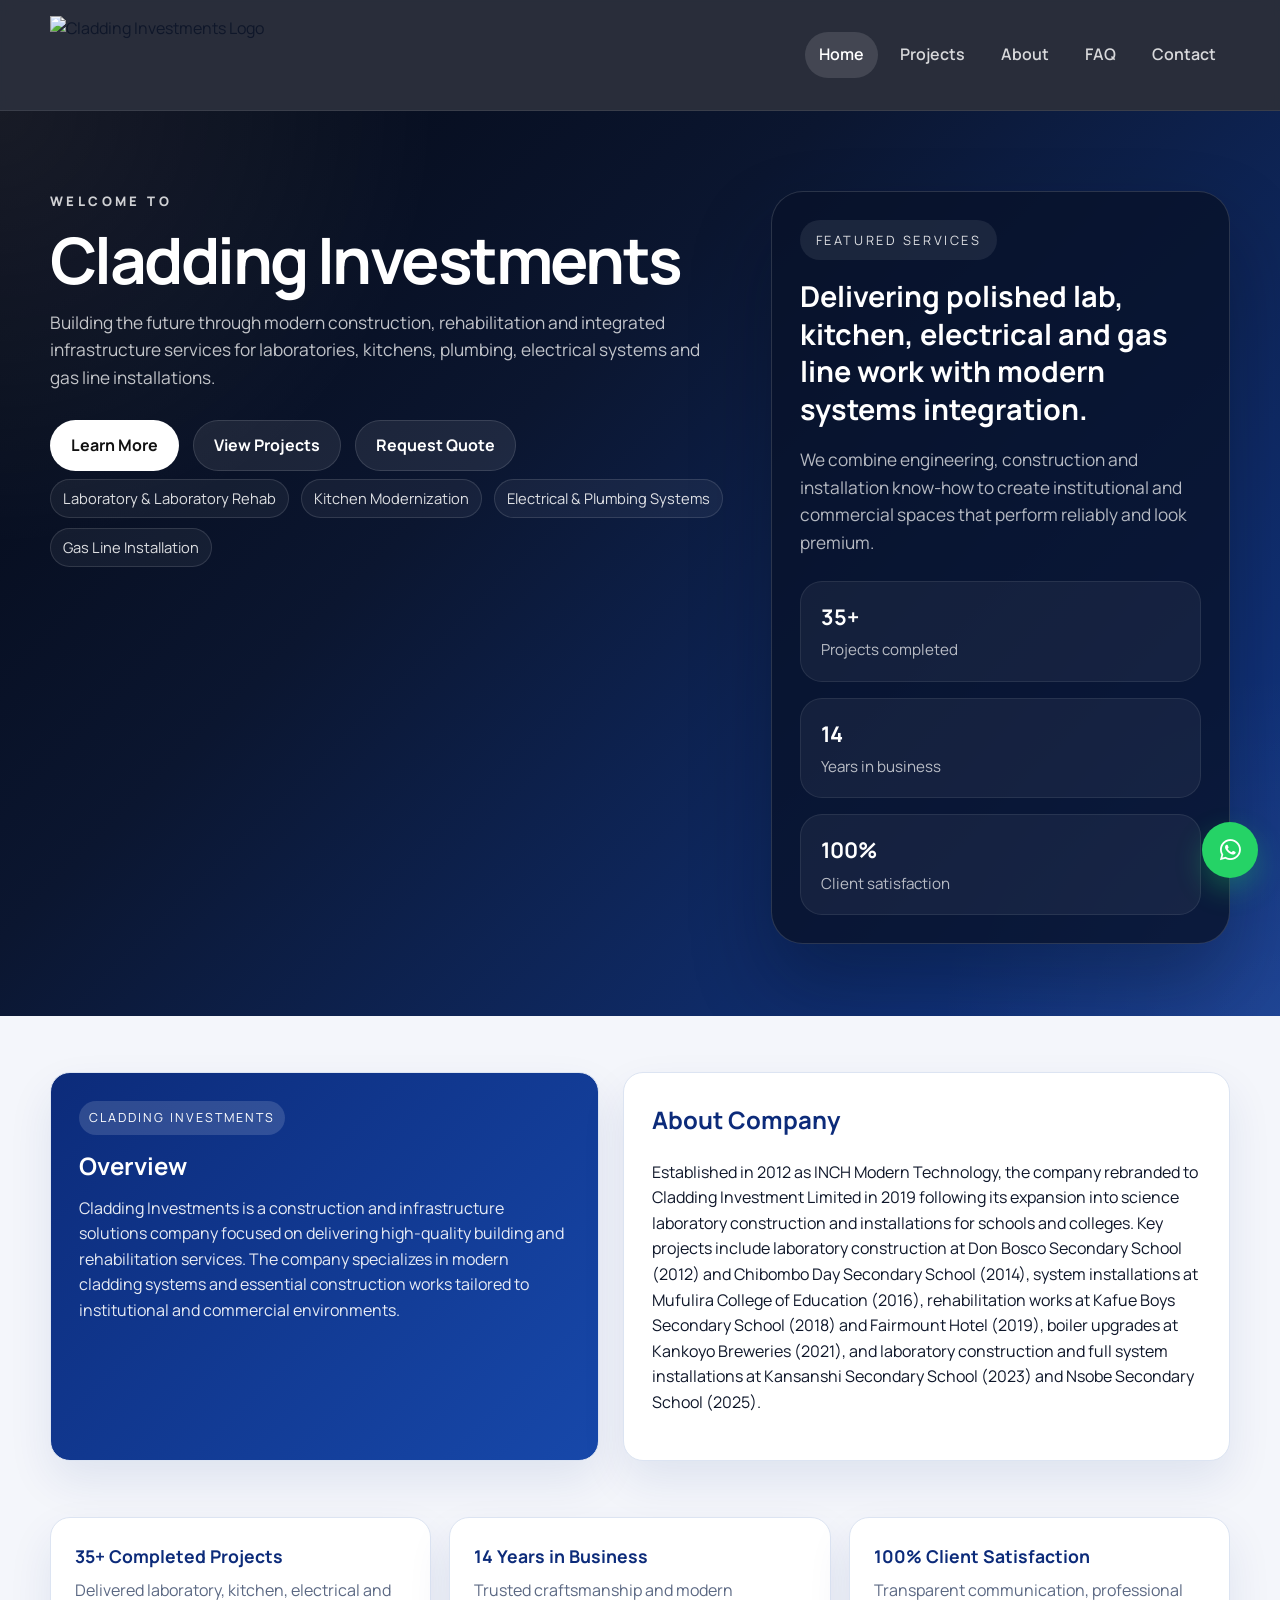
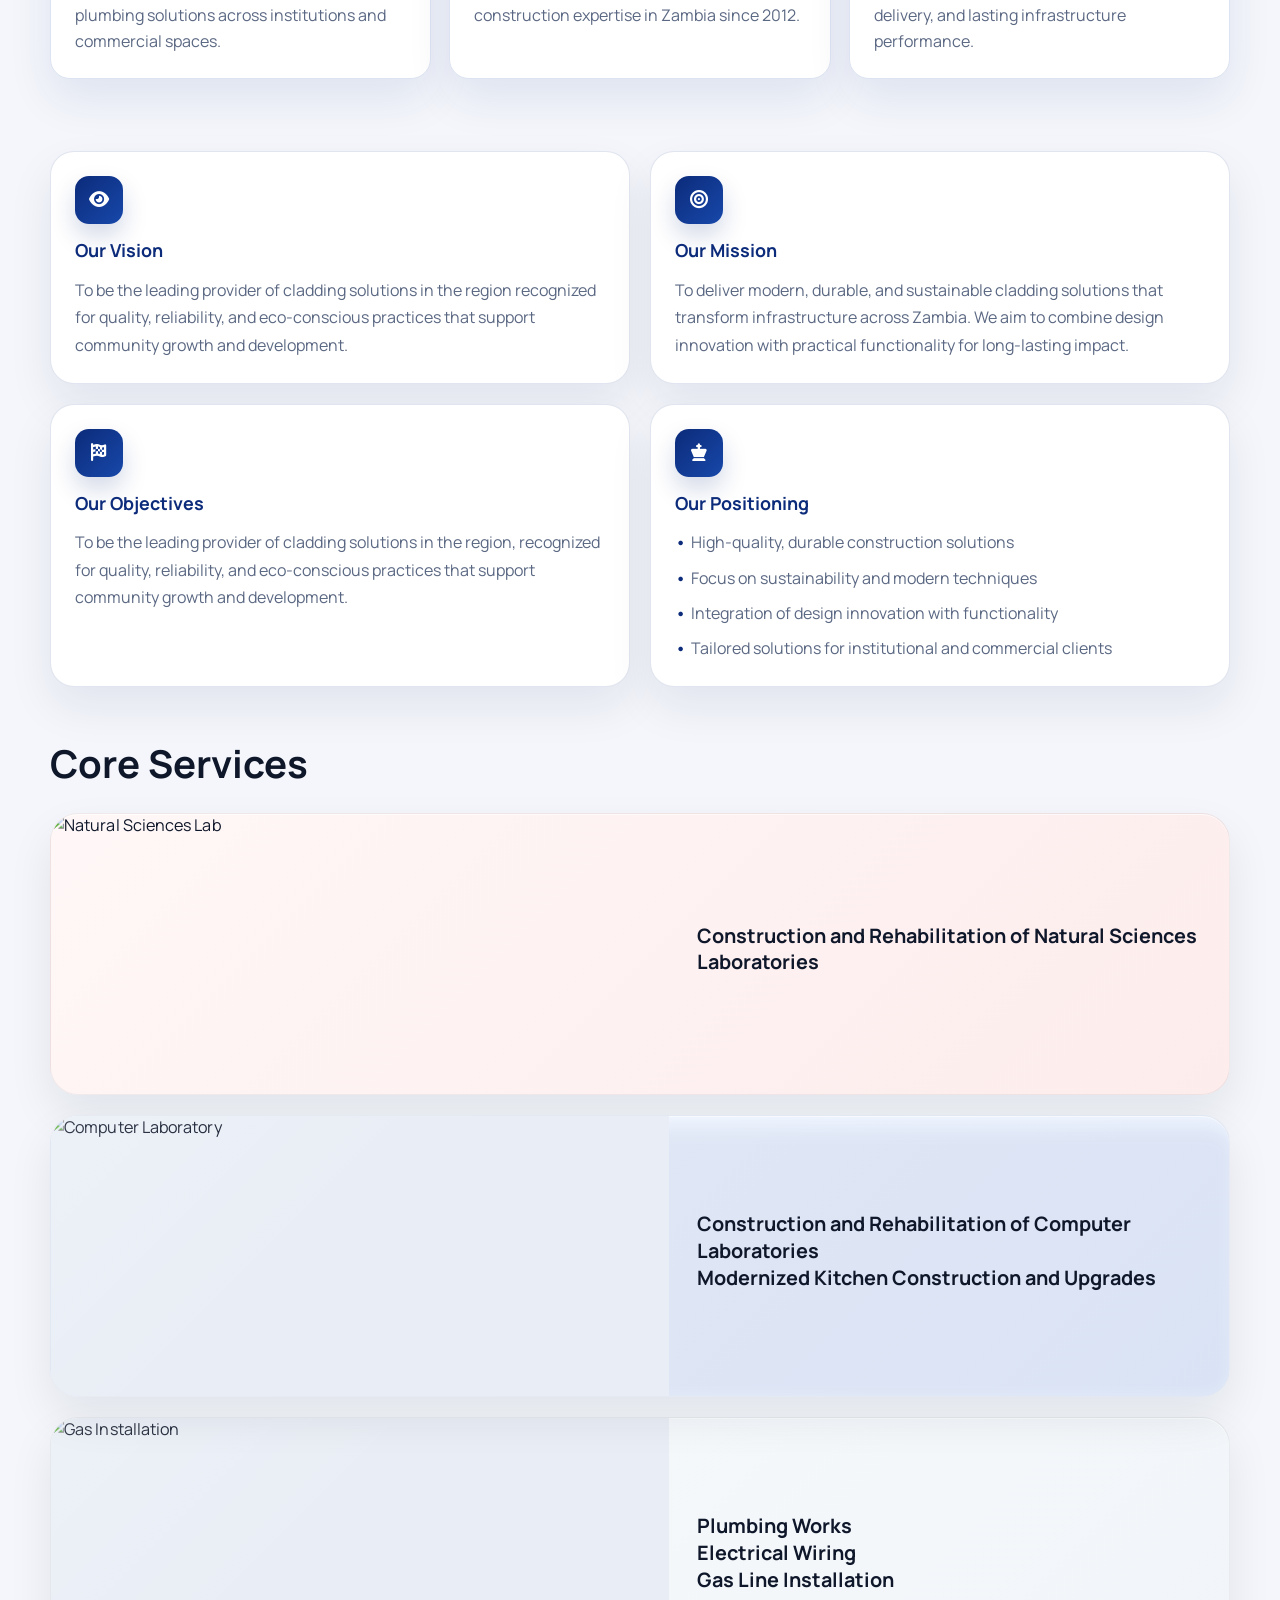
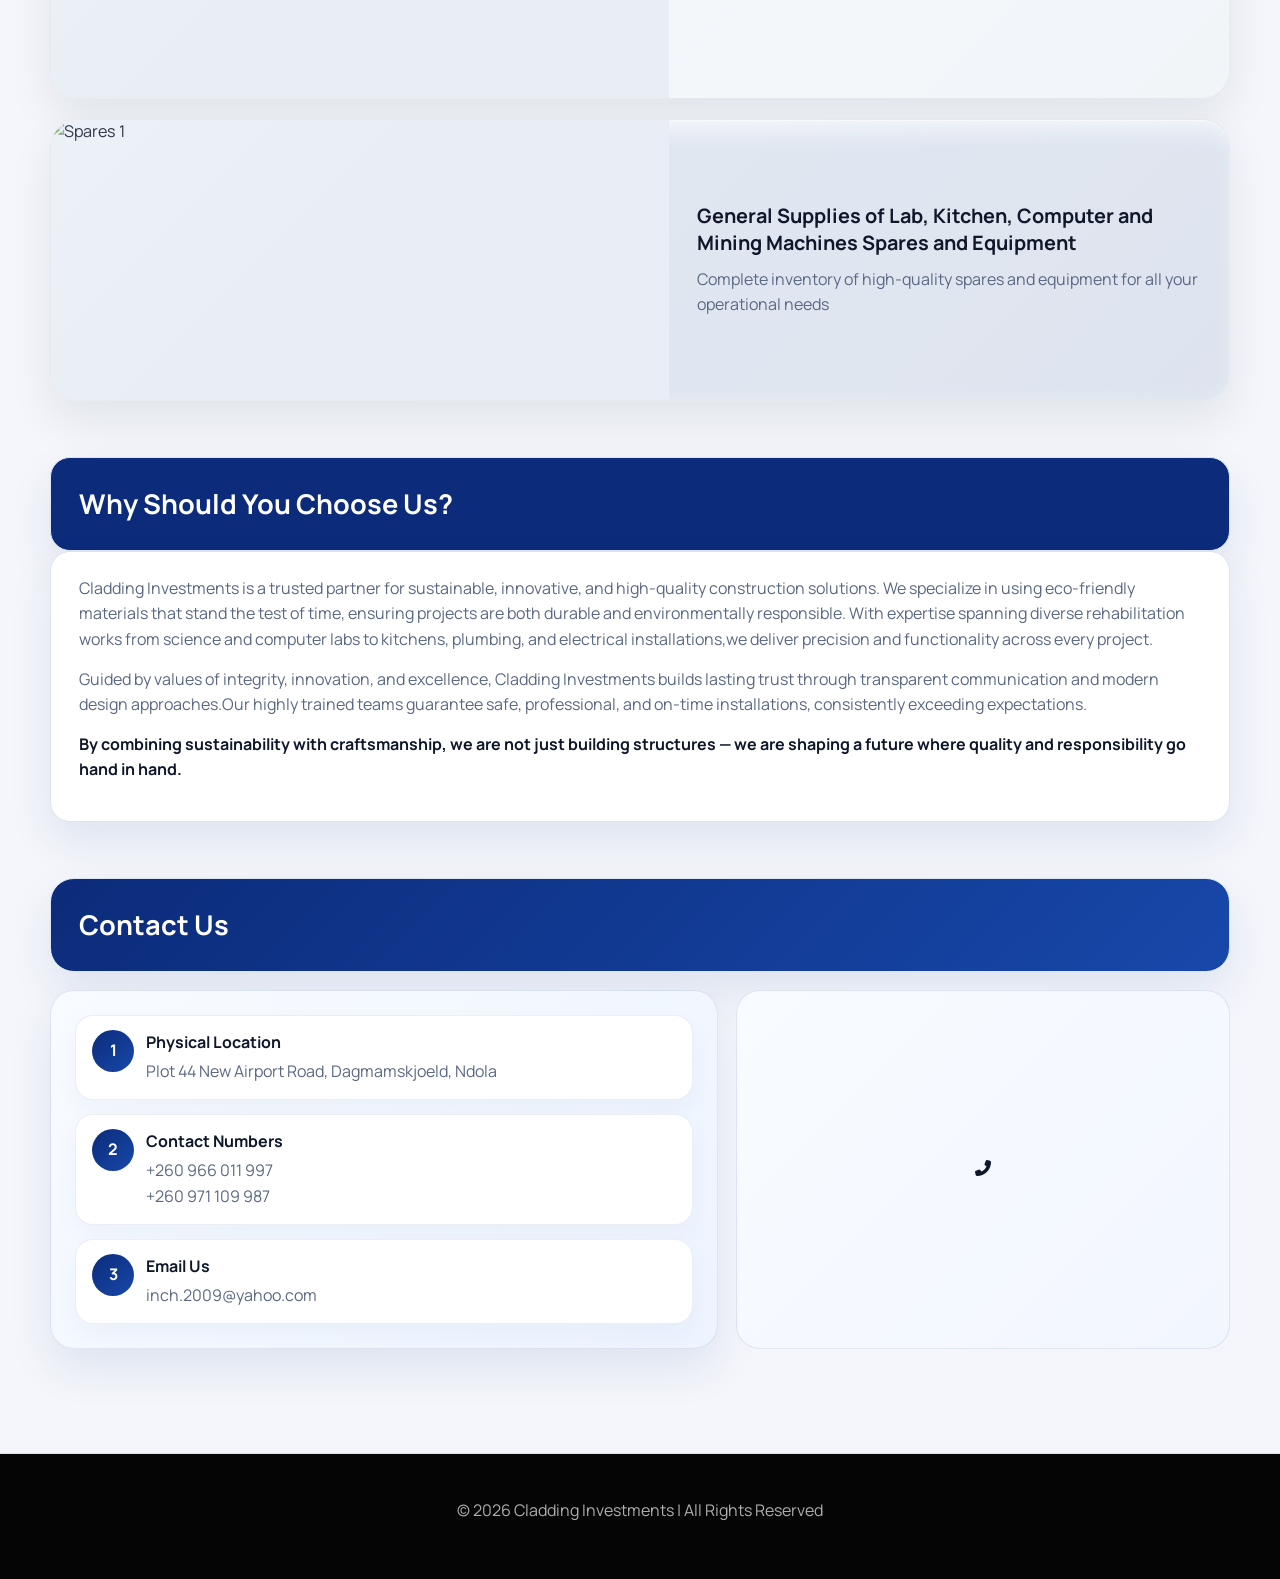
==== commit f5fb1fc8: "Add files via upload" ====
--- a/index.html
+++ b/index.html
@@ -8,22 +8,12 @@
   <!-- Font Awesome -->
   <link rel="stylesheet" href="https://cdnjs.cloudflare.com/ajax/libs/font-awesome/6.5.0/css/all.min.css">
   <!-- Stylesheet -->
-  <link rel="stylesheet" href="styles.css?v=2">
+  <link rel="stylesheet" href="styles-redesign.css">
 </head>
-<body class="profile-page">
-  <!-- Welcome Splash Screen -->
-  <div id="welcome-splash" class="welcome-splash">
-    <div class="welcome-content">
-      <img src="images/logo.png" alt="Cladding Investments" class="welcome-logo">
-      <h1>Welcome to Cladding Investments</h1>
-      <p>Building Excellence with Cladding Solutions</p>
-      <div class="welcome-loader"></div>
-    </div>
-  </div>
-
+<body class="profile-page blink-home">
   <header class="site-header">
     <div class="container header-inner">
-      <a class="logo" href="home.html"><img src="images/logo.png" alt="Cladding Investments Logo" style="height:180px;width:auto"></a>
+      <a class="logo" href="home.html"><img src="images/logo.png" alt="Cladding Investments Logo"></a>
       <button type="button" id="nav-toggle" class="nav-toggle" aria-controls="site-nav" aria-expanded="false" aria-label="Toggle navigation">
         <span></span><span></span><span></span>
       </button>
@@ -38,7 +28,7 @@
   </header>
 
   <main>
-    <section class="profile-hero">
+    <section class="profile-hero hero">
       <div class="container hero-content">
         <div class="hero-copy">
           <span class="hero-intro">WELCOME TO</span>
@@ -56,6 +46,27 @@
             <li>Gas Line Installation</li>
           </ul>
         </div>
+        <div class="hero-panel">
+          <div class="hero-panel-card">
+            <div class="hero-panel-label">Featured services</div>
+            <h2>Delivering polished lab, kitchen, electrical and gas line work with modern systems integration.</h2>
+            <p>We combine engineering, construction and installation know-how to create institutional and commercial spaces that perform reliably and look premium.</p>
+            <div class="hero-panel-stats">
+              <div>
+                <strong>35+</strong>
+                <span>Projects completed</span>
+              </div>
+              <div>
+                <strong>14</strong>
+                <span>Years in business</span>
+              </div>
+              <div>
+                <strong>100%</strong>
+                <span>Client satisfaction</span>
+              </div>
+            </div>
+          </div>
+        </div>
       </div>
     </section>
 
@@ -226,114 +237,30 @@
 
   <script src="script.js"></script>
   
-  <!-- Mobile navigation fix -->
+  <!-- Header auto-hide fix -->
   <script>
     (function() {
-      function initMobileNav() {
-        const navToggle = document.getElementById('nav-toggle');
-        const siteNav = document.getElementById('site-nav');
-        
-        if (!navToggle || !siteNav) {
-          setTimeout(initMobileNav, 100);
-          return;
-        }
-
-        // Create overlay if it doesn't exist
-        let mobileOverlay = document.querySelector('.mobile-overlay');
-        if (!mobileOverlay) {
-          mobileOverlay = document.createElement('div');
-          mobileOverlay.className = 'mobile-overlay';
-          document.body.appendChild(mobileOverlay);
-        }
-
-        // Show/hide nav toggle based on screen size
-        function updateNavToggleVisibility() {
-          if (window.innerWidth < 1025) {
-            navToggle.style.display = 'flex';
-          } else {
-            navToggle.style.display = 'none';
-          }
-        }
-
-        // Initial check
-        updateNavToggleVisibility();
-
-        // Update on resize
-        window.addEventListener('resize', updateNavToggleVisibility);
-
-        // Define functions globally
-        window.openMobileMenu = function() {
-          siteNav.classList.add('mobile-open');
-          navToggle.classList.add('active');
-          mobileOverlay.classList.add('active');
-          document.body.style.overflow = 'hidden';
-        };
-
-        window.closeMobileMenu = function() {
-          siteNav.classList.remove('mobile-open');
-          navToggle.classList.remove('active');
-          mobileOverlay.classList.remove('active');
-          document.body.style.overflow = '';
-        };
-
-        // Add click event listener
-        navToggle.addEventListener('click', () => {
-          const isOpen = siteNav.classList.contains('mobile-open');
-          if (isOpen) {
-            closeMobileMenu();
-          } else {
-            openMobileMenu();
-          }
-        });
-
-        // Close menu when a nav link is clicked (mobile)
-        siteNav.querySelectorAll('a').forEach(a => a.addEventListener('click', () => {
-          if (window.innerWidth < 1025) {
-            closeMobileMenu();
-          }
-        }));
-
-        // Close menu when clicking overlay
-        mobileOverlay.addEventListener('click', closeMobileMenu);
-
-        // Close menu on escape key
-        document.addEventListener('keydown', (e) => {
-          if (e.key === 'Escape' && siteNav.classList.contains('mobile-open')) {
-            closeMobileMenu();
-          }
-        });
-      }
-
-      // Auto-hide header functionality
       function initAutoHideHeader() {
         const header = document.querySelector('.site-header');
         if (!header) return;
 
         let lastScrollTop = 0;
         let isHidden = false;
-        const scrollThreshold = 100; // Minimum scroll distance before hiding/showing
+        const scrollThreshold = 100;
 
         window.addEventListener('scroll', () => {
           const scrollTop = window.pageYOffset || document.documentElement.scrollTop;
-          
-          // Don't hide header if mobile menu is open
           const siteNav = document.getElementById('site-nav');
-          if (siteNav && siteNav.classList.contains('mobile-open')) {
-            return;
-          }
-
-          if (Math.abs(lastScrollTop - scrollTop) <= scrollThreshold) {
-            return;
-          }
+          if (siteNav && siteNav.classList.contains('mobile-open')) return;
+
+          if (Math.abs(lastScrollTop - scrollTop) <= scrollThreshold) return;
 
           if (scrollTop > lastScrollTop && scrollTop > 100) {
-            // Scrolling down - hide header
             if (!isHidden) {
               header.classList.add('header-hidden');
               isHidden = true;
             }
           } else {
-            // Scrolling up - show header
             if (isHidden) {
               header.classList.remove('header-hidden');
               isHidden = false;
@@ -343,29 +270,17 @@
           lastScrollTop = scrollTop;
         });
 
-        // Show header when mouse moves to top of screen
-        let mouseNearTop = false;
         document.addEventListener('mousemove', (e) => {
-          if (e.clientY < 50 && !mouseNearTop) {
-            mouseNearTop = true;
-            if (isHidden) {
-              header.classList.remove('header-hidden');
-              isHidden = false;
-            }
-          } else if (e.clientY > 100 && mouseNearTop) {
-            mouseNearTop = false;
+          if (e.clientY < 50 && isHidden) {
+            header.classList.remove('header-hidden');
+            isHidden = false;
           }
         });
       }
 
-      // Initialize when DOM is ready
       if (document.readyState === 'loading') {
-        document.addEventListener('DOMContentLoaded', () => {
-          initMobileNav();
-          initAutoHideHeader();
-        });
+        document.addEventListener('DOMContentLoaded', initAutoHideHeader);
       } else {
-        initMobileNav();
         initAutoHideHeader();
       }
     })();
--- a/styles-redesign.css
+++ b/styles-redesign.css
@@ -0,0 +1,939 @@
+@import url('https://fonts.googleapis.com/css2?family=Manrope:wght@400;500;600;700;800&display=swap');
+
+:root {
+  --bg: #f4f6fb;
+  --surface: #ffffff;
+  --surface-alt: #eef3ff;
+  --text: #0f172a;
+  --muted: #5b6883;
+  --primary: #0c2b7a;
+  --accent: #f04d4d;
+  --border: #dce4f2;
+  --shadow: 0 20px 45px rgba(12, 43, 122, 0.09);
+  --radius: 20px;
+  --container: 1180px;
+}
+
+* { box-sizing: border-box; }
+html { scroll-behavior: auto; }
+body {
+  margin: 0;
+  font-family: "Manrope", "Inter", "Segoe UI", Arial, sans-serif;
+  line-height: 1.6;
+  color: var(--text);
+  background: var(--bg);
+  -webkit-font-smoothing: antialiased;
+}
+img { max-width: 100%; display: block; }
+a { color: inherit; text-decoration: none; }
+button, input, select, textarea { font: inherit; }
+h1, h2, h3, h4, .hero-intro, .hero-panel-label, .work-hero-label, .btn {
+  font-family: "Manrope", "Inter", "Segoe UI", Arial, sans-serif;
+}
+.container { width: min(var(--container), calc(100% - 32px)); margin: 0 auto; }
+main { overflow-x: hidden; }
+
+.project-card, .gallery-item-wrapper, .feature, .section-card, .service-panel, .about-preview, .contact-preview {
+  transform: none !important;
+  transition: none !important;
+  will-change: auto;
+}
+
+.site-header {
+  position: sticky;
+  top: 0;
+  z-index: 1200;
+  background: rgba(255,255,255,0.95);
+  backdrop-filter: blur(8px);
+  border-bottom: 1px solid var(--border);
+}
+.header-inner {
+  display: flex;
+  align-items: center;
+  justify-content: space-between;
+  gap: 20px;
+  padding: 16px 0;
+}
+.logo img { height: 70px; width: auto; }
+.site-nav { display: flex; align-items: center; gap: 8px; }
+.site-nav a {
+  padding: 10px 14px;
+  border-radius: 999px;
+  color: var(--muted);
+  font-weight: 600;
+  transition: background-color 0.2s ease, color 0.2s ease;
+}
+.site-nav a:hover,
+.site-nav a.active {
+  background: var(--surface-alt);
+  color: var(--primary);
+}
+.nav-toggle { display: none; }
+
+.btn {
+  display: inline-flex;
+  align-items: center;
+  justify-content: center;
+  gap: 8px;
+  padding: 12px 20px;
+  border-radius: 999px;
+  border: 1px solid transparent;
+  background: var(--primary);
+  color: #fff;
+  font-weight: 700;
+  box-shadow: none;
+}
+.btn.secondary {
+  background: #fff;
+  color: var(--primary);
+  border-color: var(--border);
+}
+.btn:hover { opacity: 0.95; }
+
+.profile-hero {
+  padding: 80px 0 72px;
+  min-height: calc(100vh - 84px);
+  background: linear-gradient(135deg, #040813 0%, #0b1630 38%, #123a8f 100%);
+  color: #fff;
+  position: relative;
+  overflow: hidden;
+}
+.profile-hero::before {
+  content: "";
+  position: absolute;
+  inset: 0;
+  background: radial-gradient(circle at top left, rgba(255,255,255,0.08), transparent 28%), radial-gradient(circle at bottom right, rgba(255,255,255,0.06), transparent 22%);
+  pointer-events: none;
+}
+.hero-content {
+  position: relative;
+  display: grid;
+  grid-template-columns: minmax(0, 1.2fr) minmax(280px, 0.8fr);
+  gap: 32px;
+  align-items: start;
+}
+.hero-copy {
+  max-width: 700px;
+  display: flex;
+  flex-direction: column;
+  align-items: flex-start;
+}
+.hero-intro {
+  display: inline-block;
+  margin-bottom: 18px;
+  color: #fff;
+  font-weight: 800;
+  letter-spacing: 0.26em;
+  text-transform: uppercase;
+  font-size: 0.82rem;
+  opacity: 0.8;
+}
+.profile-hero h1 {
+  margin: 0 0 18px;
+  font-size: clamp(3rem, 5vw, 4.6rem);
+  line-height: 0.95;
+  letter-spacing: -0.04em;
+  color: #fff;
+}
+.profile-hero p {
+  margin: 0;
+  max-width: 680px;
+  font-size: 1.08rem;
+  color: rgba(255,255,255,0.75);
+}
+.hero-actions {
+  display: flex;
+  flex-wrap: wrap;
+  gap: 14px;
+  margin-top: 28px;
+  margin-bottom: 8px;
+}
+.hero-actions .btn.primary { background: #fff; color: #111; }
+.hero-actions .btn.secondary { background: rgba(255,255,255,0.07); color: #fff; border-color: rgba(255,255,255,0.12); }
+.hero-highlights-label {
+  margin: 20px 0 10px;
+  color: rgba(255,255,255,0.72);
+  font-size: 0.8rem;
+  font-weight: 700;
+  letter-spacing: 0.22em;
+  text-transform: uppercase;
+}
+.hero-badges {
+  display: flex;
+  flex-wrap: wrap;
+  gap: 10px 12px;
+  list-style: none;
+  padding: 0;
+  margin: 0;
+}
+.hero-badges li {
+  padding: 8px 12px;
+  border-radius: 999px;
+  background: rgba(255,255,255,0.05);
+  border: 1px solid rgba(255,255,255,0.12);
+  color: rgba(255,255,255,0.86);
+  font-size: 0.92rem;
+  line-height: 1.4;
+}
+.hero-panel {
+  position: relative;
+}
+.hero-panel-card {
+  position: relative;
+  overflow: hidden;
+  padding: 28px;
+  border-radius: 32px;
+  background: rgba(8, 18, 42, 0.8);
+  border: 1px solid rgba(255,255,255,0.14);
+  box-shadow: 0 40px 80px rgba(4, 9, 24, 0.32);
+}
+
+@media (max-width: 1080px) {
+  .hero-content {
+    grid-template-columns: 1fr;
+    gap: 24px;
+  }
+  .hero-panel-card { padding: 24px; }
+}
+
+@media (max-width: 760px) {
+  .profile-hero { padding: 56px 0 46px; min-height: auto; }
+  .hero-actions { margin-top: 22px; }
+  .hero-highlights-label { margin-top: 18px; }
+  .hero-badges { width: 100%; }
+}
+.hero-panel-label {
+  display: inline-flex;
+  margin-bottom: 18px;
+  padding: 10px 16px;
+  border-radius: 999px;
+  background: rgba(255,255,255,0.08);
+  color: rgba(255,255,255,0.85);
+  font-size: 0.8rem;
+  letter-spacing: 0.2em;
+  text-transform: uppercase;
+}
+.hero-panel-card h2 {
+  margin: 0 0 18px;
+  font-size: 1.8rem;
+  line-height: 1.3;
+  color: #fff;
+}
+.hero-panel-card p {
+  margin: 0 0 24px;
+  color: rgba(255,255,255,0.7);
+}
+.hero-panel-stats {
+  display: grid;
+  gap: 16px;
+}
+.hero-panel-stats > div {
+  display: grid;
+  gap: 4px;
+  padding: 18px 20px;
+  border-radius: 22px;
+  background: rgba(255,255,255,0.05);
+  border: 1px solid rgba(255,255,255,0.08);
+}
+.hero-panel-stats strong {
+  color: #fff;
+  font-size: 1.35rem;
+}
+.hero-panel-stats span {
+  color: rgba(255,255,255,0.7);
+  font-size: 0.95rem;
+}
+.blink-home .site-header {
+  background: rgba(2, 7, 21, 0.84);
+  border-bottom-color: rgba(255,255,255,0.08);
+}
+.blink-home .site-nav a {
+  color: rgba(255,255,255,0.82);
+}
+.blink-home .site-nav a:hover,
+.blink-home .site-nav a.active {
+  background: rgba(255,255,255,0.12);
+  color: #fff;
+}
+.blink-home .logo img { height: 78px; }
+.blink-home .btn {
+  border-color: transparent;
+}
+.blink-home .btn.secondary {
+  background: rgba(255,255,255,0.08);
+  color: #fff;
+  border-color: rgba(255,255,255,0.12);
+}
+.blink-home footer {
+  background: #050505;
+  color: rgba(255,255,255,0.68);
+}
+
+@media (max-width: 1080px) {
+  .hero-content { grid-template-columns: 1fr; }
+  .hero-panel-card { padding: 28px; }
+}
+
+@media (max-width: 760px) {
+  .profile-hero { padding: 56px 0 46px; min-height: auto; }
+  .hero-content { gap: 24px; }
+  .hero-badges { grid-template-columns: 1fr; }
+  .hero-panel-card { padding: 24px; }
+  .service-panel,
+  .service-panel-feature,
+  .service-panel-split {
+    grid-template-columns: 1fr;
+  }
+  .service-panel > img,
+  .service-panel > .slideshow-container {
+    min-height: 220px;
+  }
+  .service-panel > div {
+    padding: 22px;
+  }
+  .service-panel h3 { font-size: 1.08rem; }
+}
+
+.profile-overview,
+.profile-values,
+.core-services,
+.why-choose-us,
+.contact-us,
+.about-showcase,
+.faq-section,
+.cta-section {
+  margin: 56px auto;
+  width: min(var(--container), calc(100% - 32px));
+}
+.profile-overview {
+  display: grid;
+  grid-template-columns: 0.95fr 1.05fr;
+  gap: 24px;
+}
+.overview-brand,
+.overview-copy .section-card,
+.value-card,
+.service-panel,
+.why-header,
+.why-copy,
+.contact-banner,
+.contact-info-list,
+.section-card,
+.faq-category,
+.cta-card {
+  background: var(--surface);
+  border: 1px solid var(--border);
+  box-shadow: var(--shadow);
+  border-radius: var(--radius);
+}
+.overview-brand {
+  padding: 28px;
+  background: linear-gradient(135deg, var(--primary) 0%, #1748aa 100%);
+  color: #fff;
+}
+.overview-brand h2 { margin: 0 0 10px; color: #fff; }
+.overview-brand p { color: rgba(255,255,255,0.9); margin: 0; }
+.overview-badge {
+  display: inline-block;
+  margin-bottom: 12px;
+  padding: 7px 10px;
+  border-radius: 999px;
+  background: rgba(255,255,255,0.14);
+  font-size: 0.78rem;
+  letter-spacing: 0.16em;
+  text-transform: uppercase;
+}
+.overview-copy .section-card { padding: 28px; }
+.overview-copy .section-card h2 { margin-top: 0; color: var(--primary); }
+
+.stats-grid {
+  display: grid;
+  grid-template-columns: repeat(3, minmax(0, 1fr));
+  gap: 18px;
+}
+.stat-card {
+  padding: 24px;
+  border-radius: var(--radius);
+  background: var(--surface);
+  border: 1px solid var(--border);
+  box-shadow: var(--shadow);
+}
+.stat-card h3 { margin: 0 0 8px; font-size: 1.1rem; color: var(--primary); }
+.stat-card p { margin: 0; color: var(--muted); }
+
+.profile-values {
+  margin: 72px auto 56px;
+}
+.values-grid {
+  display: grid;
+  grid-template-columns: repeat(2, minmax(0, 1fr));
+  gap: 20px;
+}
+.value-card {
+  padding: 24px;
+  border-radius: 24px;
+  border: 1px solid rgba(12, 43, 122, 0.12);
+  box-shadow: 0 20px 45px rgba(14, 31, 73, 0.08);
+  display: flex;
+  flex-direction: column;
+  gap: 12px;
+  min-height: 220px;
+}
+.value-card-vision {
+  background: linear-gradient(135deg, #f8fbff 0%, #edf4ff 100%);
+}
+.value-card-mission {
+  background: linear-gradient(135deg, #f7faff 0%, #e8f0ff 100%);
+}
+.value-card-objectives {
+  background: linear-gradient(135deg, #f5f9ff 0%, #eaf2ff 100%);
+}
+.value-card-positioning {
+  background: linear-gradient(135deg, #f7fbff 0%, #eef6ff 100%);
+}
+.value-icon {
+  display: inline-flex;
+  align-items: center;
+  justify-content: center;
+  width: 48px;
+  height: 48px;
+  border-radius: 14px;
+  color: #fff;
+  font-size: 1.12rem;
+  box-shadow: 0 12px 24px rgba(12, 43, 122, 0.18);
+  background: linear-gradient(135deg, var(--primary) 0%, #1748aa 100%);
+}
+.value-card-vision .value-icon { background: linear-gradient(135deg, #0b1630 0%, #123a8f 100%); }
+.value-card-mission .value-icon { background: linear-gradient(135deg, #133b95 0%, #2a6df0 100%); }
+.value-card-objectives .value-icon { background: linear-gradient(135deg, #2151bc 0%, #4f86ff 100%); }
+.value-card-positioning .value-icon { background: linear-gradient(135deg, #0d2f6d 0%, #1f59c9 100%); }
+.value-card h3 {
+  margin: 0;
+  font-size: 1.12rem;
+  color: var(--primary);
+}
+.value-card p,
+.value-card li {
+  margin: 0;
+  color: var(--muted);
+  line-height: 1.7;
+}
+.positioning-list {
+  list-style: none;
+  padding: 0;
+  margin: 0;
+  display: grid;
+  gap: 8px;
+}
+.positioning-list li {
+  position: relative;
+  padding-left: 16px;
+}
+.positioning-list li::before {
+  content: "•";
+  position: absolute;
+  left: 0;
+  color: var(--primary);
+  font-weight: 700;
+}
+
+@media (max-width: 760px) {
+  .values-grid {
+    grid-template-columns: 1fr;
+  }
+}
+
+.core-services .section-header { margin-bottom: 28px; text-align: left; }
+.core-services .section-header-wide {
+  max-width: 860px;
+  padding: 0 4px;
+}
+.section-kicker {
+  display: inline-block;
+  margin-bottom: 12px;
+  padding: 8px 12px;
+  border-radius: 999px;
+  background: var(--surface-alt);
+  color: var(--primary);
+  text-transform: uppercase;
+  letter-spacing: 0.18em;
+  font-size: 0.76rem;
+  font-weight: 800;
+}
+.core-services .section-header h2 { margin: 0 0 10px; font-size: clamp(1.9rem, 3vw, 2.6rem); line-height: 1.1; color: var(--text); }
+.core-services .section-header p { margin: 0; color: var(--muted); font-size: 1.02rem; max-width: 760px; }
+.service-panels { display: grid; gap: 20px; }
+.service-panel {
+  display: grid;
+  grid-template-columns: 1.05fr 0.95fr;
+  align-items: stretch;
+  overflow: hidden;
+  background: var(--surface);
+  border-radius: 28px;
+  border: 1px solid rgba(15, 23, 42, 0.06);
+  box-shadow: 0 20px 45px rgba(15, 23, 42, 0.08), inset 0 1px 0 rgba(255,255,255,0.65);
+  transform: perspective(1000px) rotateX(0deg);
+  transition: transform 0.3s ease, box-shadow 0.3s ease;
+}
+.service-panel:hover {
+  transform: perspective(1000px) translateY(-6px) rotateX(1.2deg);
+  box-shadow: 0 30px 65px rgba(12, 43, 122, 0.14), inset 0 1px 0 rgba(255,255,255,0.8);
+}
+.service-panel > img,
+.service-panel > .slideshow-container {
+  min-height: 280px;
+}
+.service-panel > div { padding: 28px; display: flex; flex-direction: column; justify-content: center; }
+.service-panel h3 { margin: 0 0 10px; font-size: 1.24rem; color: var(--text); line-height: 1.35; }
+.service-panel p { margin: 0; color: var(--muted); }
+.service-tag {
+  display: inline-block;
+  margin-bottom: 10px;
+  font-size: 0.8rem;
+  font-weight: 800;
+  letter-spacing: 0.18em;
+  text-transform: uppercase;
+  color: var(--primary);
+}
+.service-image {
+  width: 100%;
+  height: 100%;
+  min-height: 280px;
+  object-fit: cover;
+  display: block;
+  transform: scale(1.01);
+  transition: transform 0.35s ease;
+}
+.service-panel:hover .service-image {
+  transform: scale(1.04);
+}
+.slideshow-container {
+  position: relative;
+  overflow: hidden;
+  min-height: 280px;
+  background: #e9eef6;
+}
+.slideshow-container::after {
+  content: "";
+  position: absolute;
+  inset: 0;
+  background: linear-gradient(135deg, rgba(255,255,255,0.16), transparent 45%);
+  pointer-events: none;
+}
+.slideshow-image,
+.slideshow-image-3 {
+  position: absolute;
+  inset: 0;
+  opacity: 0;
+  animation: serviceFade 20s infinite;
+}
+.slideshow-image:nth-child(2) { animation-delay: 6.6s; }
+.slideshow-image:nth-child(3) { animation-delay: 13.2s; }
+.slideshow-image-3:nth-child(2) { animation-delay: 6.6s; }
+.slideshow-image-3:nth-child(3) { animation-delay: 13.2s; }
+.slideshow-image:first-child,
+.slideshow-image-3:first-child {
+  opacity: 1;
+}
+@keyframes serviceFade {
+  0%, 100% { opacity: 0; }
+  5%, 30% { opacity: 1; }
+  35%, 95% { opacity: 0; }
+}
+.red-panel { background: linear-gradient(135deg, #fff7f7 0%, #fdecec 100%); }
+.blue-panel { background: linear-gradient(135deg, #f6f9ff 0%, #edf4ff 100%); }
+.slideshow-panel { background: linear-gradient(135deg, #f8fafc 0%, #f1f5f9 100%); }
+.service-panel-feature { grid-template-columns: 1.2fr 0.8fr; }
+.service-panel-split { grid-template-columns: 0.95fr 1.05fr; }
+.service-panels .service-panel:nth-child(2n) {
+  position: relative;
+  z-index: 1;
+}
+.service-panels .service-panel:nth-child(2n)::before {
+  content: "";
+  position: absolute;
+  inset: 10px -8px -8px 10px;
+  border-radius: 28px;
+  background: rgba(12, 43, 122, 0.08);
+  z-index: -1;
+  filter: blur(10px);
+}
+
+.why-header { padding: 24px 28px; background: var(--primary); color: #fff; }
+.why-header h2 { margin: 0; color: #fff; font-size: 1.7rem; }
+.why-copy { padding: 24px 28px; }
+.why-copy p { margin: 0 0 14px; color: var(--muted); }
+.why-copy strong { color: var(--text); }
+
+.contact-banner { padding: 24px 28px; background: linear-gradient(135deg, var(--primary) 0%, #1748aa 100%); color: #fff; border-radius: 24px; }
+.contact-banner h2 { margin: 0; color: #fff; font-size: 1.7rem; }
+.contact-details-grid { display: grid; grid-template-columns: 1.15fr 0.85fr; gap: 18px; margin-top: 18px; }
+.contact-info-list { padding: 24px; display: grid; gap: 14px; background: linear-gradient(135deg, #f8fbff 0%, #edf4ff 100%); border: 1px solid rgba(12, 43, 122, 0.1); border-radius: 24px; }
+.contact-item { display: flex; gap: 12px; align-items: flex-start; padding: 14px 16px; border-radius: 18px; background: #fff; border: 1px solid rgba(12, 43, 122, 0.08); box-shadow: 0 10px 24px rgba(12, 43, 122, 0.04); }
+.contact-marker {
+  width: 42px;
+  height: 42px;
+  border-radius: 50%;
+  flex-shrink: 0;
+  display: inline-flex;
+  align-items: center;
+  justify-content: center;
+  color: #fff;
+  background: linear-gradient(135deg, var(--primary) 0%, #1748aa 100%);
+  font-weight: 700;
+}
+.contact-info-text h3 { margin: 0 0 4px; font-size: 1rem; color: var(--text); }
+.contact-info-text p { margin: 0; color: var(--muted); }
+.contact-graphic {
+  padding: 24px;
+  display: flex;
+  align-items: center;
+  justify-content: center;
+  background: linear-gradient(135deg, #f8fbff 0%, #f2f6ff 100%);
+  border: 1px solid rgba(12, 43, 122, 0.1);
+  border-radius: 24px;
+}
+.contact-cta-card {
+  width: 100%;
+  min-height: 220px;
+  border-radius: 24px;
+  display: flex;
+  flex-direction: column;
+  align-items: flex-start;
+  justify-content: center;
+  gap: 10px;
+  padding: 24px;
+  background: linear-gradient(135deg, var(--primary) 0%, #1748aa 100%);
+  color: #fff;
+  box-shadow: 0 20px 45px rgba(12, 43, 122, 0.16);
+}
+.contact-cta-icon {
+  display: inline-flex;
+  align-items: center;
+  justify-content: center;
+  width: 48px;
+  height: 48px;
+  border-radius: 14px;
+  background: rgba(255,255,255,0.16);
+  font-size: 1.14rem;
+}
+.contact-cta-card h3 { margin: 0; font-size: 1.2rem; }
+.contact-cta-card p { margin: 0; color: rgba(255,255,255,0.88); }
+.contact-cta-card .btn.secondary { background: #fff; color: var(--primary); border-color: transparent; }
+
+.section-card,
+.faq-category,
+.cta-card {
+  padding: 24px;
+}
+.section-card h2,
+.faq-category h2,
+.cta-card h2 { margin-top: 0; color: var(--primary); }
+.section-kicker {
+  display: inline-block;
+  margin-bottom: 10px;
+  font-size: 0.75rem;
+  font-weight: 800;
+  letter-spacing: 0.2em;
+  text-transform: uppercase;
+  color: var(--accent);
+}
+.about-shell { display: grid; grid-template-columns: 1.1fr 0.9fr; gap: 18px; }
+.about-highlights { display: grid; gap: 10px; margin-top: 16px; }
+.about-highlight { display: flex; gap: 10px; align-items: center; color: var(--muted); }
+.about-highlight i { color: var(--accent); }
+.about-facts { list-style: none; padding: 0; margin: 0; display: grid; gap: 10px; }
+.about-facts li { display: flex; justify-content: space-between; gap: 16px; padding-bottom: 8px; border-bottom: 1px solid var(--border); }
+.about-facts li:last-child { border-bottom: none; padding-bottom: 0; }
+.about-service-grid,
+.about-values-grid,
+.certifications-grid { display: grid; gap: 16px; }
+.about-service-grid { grid-template-columns: repeat(2, minmax(0, 1fr)); }
+.about-service-card,
+.about-value-card,
+.certification-item { padding: 18px; border: 1px solid var(--border); border-radius: var(--radius); background: #fff; }
+.about-value-card h3,
+.certification-item h4 { margin: 0 0 8px; color: var(--text); }
+.timeline { display: grid; gap: 12px; padding-left: 0; }
+.timeline-item { padding-left: 18px; border-left: 2px solid var(--border); }
+.timeline-marker { width: 10px; height: 10px; border-radius: 50%; background: var(--accent); margin-left: -23px; margin-top: 6px; }
+.timeline-content { padding: 0 0 0 12px; }
+
+.form-row { display: grid; grid-template-columns: 1fr 1fr; gap: 14px; }
+.form-group { display: flex; flex-direction: column; gap: 8px; margin-bottom: 14px; }
+.form-group label { font-weight: 600; color: var(--text); }
+.form-group input,
+.form-group select,
+.form-group textarea {
+  border: 1px solid var(--border);
+  border-radius: 12px;
+  padding: 12px 14px;
+  background: #fff;
+  color: var(--text);
+}
+.form-group textarea { min-height: 120px; resize: vertical; }
+.checkbox-label { display: flex; align-items: flex-start; gap: 10px; color: var(--muted); }
+.checkbox-label input { margin-top: 2px; }
+.form-actions { display: flex; flex-wrap: wrap; gap: 12px; align-items: center; margin-top: 14px; }
+.form-note { margin: 0; color: var(--muted); font-size: 0.9rem; }
+.form-success { margin-top: 12px; padding: 12px 14px; border-radius: 12px; background: #ecfdf3; color: #166534; }
+
+.accordion-item { border-bottom: 1px solid var(--border); }
+.accordion-item:last-child { border-bottom: none; }
+.accordion-header {
+  width: 100%;
+  border: none;
+  background: none;
+  padding: 14px 0;
+  text-align: left;
+  font-weight: 700;
+  color: var(--text);
+  display: flex;
+  align-items: center;
+  justify-content: space-between;
+  gap: 12px;
+  cursor: pointer;
+}
+.accordion-content {
+  max-height: 0;
+  overflow: hidden;
+  opacity: 0;
+  transition: max-height 0.28s ease, padding-bottom 0.28s ease, opacity 0.25s ease;
+  padding-bottom: 0;
+}
+.accordion-content p {
+  margin: 0 0 14px;
+  color: var(--muted);
+}
+.accordion-item.active .accordion-header { color: var(--primary); }
+.accordion-item.active .accordion-content {
+  opacity: 1;
+  padding-bottom: 4px;
+}
+.accordion-header i { transition: transform 0.2s ease; }
+.accordion-item.active .accordion-header i { transform: rotate(180deg); }
+
+.project-card {
+  background: var(--surface);
+  border: 1px solid var(--border);
+  border-radius: var(--radius);
+  overflow: hidden;
+  box-shadow: var(--shadow);
+  transition: none;
+}
+.project-image-wrapper { position: relative; }
+.project-card img { width: 100%; height: 240px; object-fit: cover; }
+.card-body { padding: 18px; }
+.project-header { display: flex; justify-content: space-between; gap: 12px; margin-bottom: 10px; align-items: start; }
+.project-header h3 { margin: 0; font-size: 1.06rem; color: var(--text); }
+.project-category { display: inline-block; margin-top: 4px; font-size: 0.78rem; color: var(--accent); font-weight: 700; text-transform: uppercase; letter-spacing: 0.14em; }
+.project-stats { display: flex; flex-wrap: wrap; gap: 8px; }
+.stat { padding: 6px 10px; border-radius: 999px; background: var(--surface-alt); color: var(--muted); font-size: 0.82rem; }
+.thumbs { display: flex; flex-wrap: wrap; gap: 8px; margin: 12px 0; }
+.thumbs a { flex: 0 0 72px; }
+.thumbs img { width: 72px; height: 54px; object-fit: cover; border-radius: 10px; border: 1px solid var(--border); }
+.card-actions { display: flex; gap: 10px; flex-wrap: wrap; margin-top: 12px; }
+.card-actions .btn { flex: 1; min-width: 120px; }
+.brochure-layout { display: grid; grid-template-columns: 1.3fr 0.9fr; gap: 24px; align-items: start; margin-top: 32px; }
+.brochure-side { display: grid; gap: 24px; }
+.brochure-feature { grid-row: span 2; }
+.project-card { position: relative; overflow: hidden; border-radius: 28px; border: none; box-shadow: 0 35px 70px rgba(0,0,0,0.14); }
+.project-image-wrapper { position: relative; overflow: hidden; }
+.project-main { min-height: 500px; object-fit: cover; width: 100%; }
+.project-overlay {
+  position: absolute;
+  inset: 0;
+  display: flex;
+  align-items: flex-end;
+  padding: 24px;
+  background: linear-gradient(180deg, transparent 38%, rgba(0,0,0,0.72) 100%);
+}
+.overlay-content h3 { margin: 0 0 8px; color: #fff; font-size: 1.4rem; }
+.overlay-content p { margin: 0; color: rgba(255,255,255,0.85); }
+.brochure-body { padding: 28px 30px 30px; background: #fff; }
+.card-body { padding: 28px 30px 30px; }
+.project-header { margin-bottom: 18px; }
+.project-header h3 { margin: 0; font-size: 1.25rem; color: #111; }
+.project-category { background: #f2f5ff; color: #0b3d91; padding: 6px 10px; border-radius: 999px; font-size: 0.78rem; }
+.project-stats { display: flex; flex-wrap: wrap; gap: 10px; margin-top: 12px; }
+.project-stats .stat { display: inline-flex; align-items: center; gap: 8px; padding: 10px 14px; border-radius: 999px; background: #f7f9ff; color: #0b3d91; font-size: 0.9rem; }
+.brochure-thumbs { margin: 18px 0 0; }
+.brochure-thumbs a { flex: 0 0 72px; border-radius: 16px; overflow: hidden; border: 1px solid var(--border); }
+.brochure-thumbs img { width: 100%; height: 70px; object-fit: cover; display: block; }
+.brochure-thumbs img.active { border: 2px solid var(--primary); }
+.brochure-side-card { background: #fff; }
+.lightbox-content { position: relative; width: min(960px, 95vw); max-width: 960px; margin: 0 auto; padding: 32px; background: rgba(255,255,255,0.95); border-radius: 26px; }
+.lightbox-media { width: 100%; height: auto; border-radius: 22px; }
+.lightbox-close, .lightbox-prev, .lightbox-next { position: absolute; top: 20px; width: 44px; height: 44px; border: none; border-radius: 50%; background: rgba(17,24,39,0.9); color: #fff; display: inline-flex; align-items: center; justify-content: center; cursor: pointer; }
+.lightbox-close { right: 20px; }
+.lightbox-prev { left: 20px; top: calc(50% - 22px); }
+.lightbox-next { right: 20px; top: calc(50% - 22px); }
+.lightbox-caption { margin-top: 20px; font-size: 0.95rem; color: #4f4f4f; }
+
+.work-hero { padding: 76px 0 56px; background: linear-gradient(180deg, #050505 0%, #0e0e16 100%); color: #fff; }
+.work-hero-inner { display: grid; grid-template-columns: 1.35fr 0.85fr; gap: 28px; align-items: center; }
+.work-hero-label, .hero-panel-label { display: inline-flex; margin-bottom: 18px; padding: 10px 16px; border-radius: 999px; background: rgba(255,255,255,0.08); color: rgba(255,255,255,0.85); font-size: 0.8rem; letter-spacing: 0.2em; text-transform: uppercase; }
+.work-hero h1 { margin: 0 0 18px; font-size: clamp(3rem, 5vw, 4.4rem); line-height: 0.95; }
+.work-hero p { margin: 0; max-width: 600px; color: rgba(255,255,255,0.78); }
+.work-hero-card { padding: 28px; border-radius: 28px; background: rgba(255,255,255,0.06); border: 1px solid rgba(255,255,255,0.1); box-shadow: 0 30px 60px rgba(0,0,0,0.18); }
+.work-hero-card h2 { margin: 0 0 16px; color: #fff; font-size: 1.85rem; }
+.work-hero-card p { margin: 0 0 24px; color: rgba(255,255,255,0.75); }
+.work-hero-stats { display: grid; gap: 16px; }
+.work-hero-stats > div { display: grid; gap: 4px; padding: 18px 20px; border-radius: 22px; background: rgba(255,255,255,0.08); border: 1px solid rgba(255,255,255,0.12); }
+.work-hero-stats strong { color: #fff; font-size: 1.35rem; }
+.work-hero-stats span { color: rgba(255,255,255,0.72); }
+
+.work-slider-section { padding: 48px 0 72px; }
+.work-slider-header { display: flex; align-items: center; justify-content: space-between; gap: 24px; margin-bottom: 28px; }
+.work-slider-header h2 { margin: 0; font-size: clamp(2.1rem, 4vw, 2.8rem); line-height: 1.05; }
+.work-slider-header p { margin: 10px 0 0; max-width: 620px; color: var(--muted); }
+.work-slider { position: relative; }
+.slider-window { position: relative; overflow: visible; border-radius: 32px; padding: 0 0 12px; }
+.slider-track { position: relative; display: grid; gap: 24px; }
+.slider-slide {
+  width: 100%;
+  padding: 0;
+  display: block;
+  opacity: 1;
+  pointer-events: auto;
+  transform: none;
+}
+.slider-slide .project-card { margin: 0; width: 100%; max-width: 920px; transition: transform 0.2s ease, box-shadow 0.2s ease; }
+.slider-slide.prev,
+.slider-slide.next,
+.slider-slide.hidden {
+  display: none;
+}
+.slider-slide.active .project-card { transform: none; box-shadow: 0 35px 70px rgba(0,0,0,0.14); }
+.slider-dots { display: flex; justify-content: center; gap: 10px; margin-top: 18px; }
+.slider-dot { width: 12px; height: 12px; border-radius: 50%; border: 1px solid rgba(17,24,39,0.18); background: #fff; opacity: 0.45; cursor: pointer; }
+.slider-dot.active { opacity: 1; background: var(--primary); border-color: var(--primary); }
+
+.hero-actions .btn.primary { background: #fff; color: #111; }
+.hero-actions .btn.secondary { background: rgba(255,255,255,0.08); color: #fff; border-color: rgba(255,255,255,0.12); }
+
+.gallery-grid { display: grid; grid-template-columns: repeat(auto-fit, minmax(220px, 1fr)); gap: 16px; }
+.gallery-item-wrapper { border-radius: var(--radius); overflow: hidden; background: var(--surface); border: 1px solid var(--border); box-shadow: var(--shadow); }
+.gallery-img { width: 100%; height: 220px; object-fit: cover; }
+.gallery-caption { padding: 12px 14px; color: var(--muted); font-size: 0.92rem; }
+
+.whatsapp-btn {
+  position: fixed;
+  right: 22px;
+  bottom: 22px;
+  width: 56px;
+  height: 56px;
+  border-radius: 50%;
+  display: inline-flex;
+  align-items: center;
+  justify-content: center;
+  background: #25d366;
+  color: #fff;
+  font-size: 1.5rem;
+  box-shadow: 0 12px 28px rgba(37, 211, 102, 0.3);
+  z-index: 1400;
+}
+
+footer {
+  padding: 28px 0 40px;
+  margin-top: 48px;
+  text-align: center;
+  color: var(--muted);
+  border-top: 1px solid var(--border);
+  background: #fff;
+}
+.hidden { display: none !important; }
+
+@media (max-width: 960px) {
+  .profile-overview { grid-template-columns: 1fr; }
+  .stats-grid { grid-template-columns: 1fr; }
+  .values-grid { grid-template-columns: repeat(2, minmax(0, 1fr)); }
+  .service-panel { grid-template-columns: 1fr; }
+  .service-panel .service-image { min-height: 220px; }
+  .contact-details-grid { grid-template-columns: 1fr; }
+  .about-shell { grid-template-columns: 1fr; }
+  .about-service-grid { grid-template-columns: 1fr; }
+  .brochure-layout { grid-template-columns: 1fr; }
+  .work-hero-inner { grid-template-columns: 1fr; }
+  .hero-content { grid-template-columns: 1fr; }
+  .hero-badges { grid-template-columns: 1fr; }
+}
+
+@media (max-width: 760px) {
+  .container { width: min(var(--container), calc(100% - 20px)); }
+  .nav-toggle {
+    display: inline-flex;
+    flex-direction: column;
+    gap: 4px;
+    border: 1px solid var(--border);
+    background: #fff;
+    padding: 10px;
+    border-radius: 10px;
+  }
+  .nav-toggle span {
+    width: 22px;
+    height: 2px;
+    background: var(--text);
+    display: block;
+  }
+  .site-nav {
+    position: fixed;
+    inset: 0 auto 0 0;
+    width: min(88vw, 320px);
+    padding: 88px 18px 24px;
+    background: #fff;
+    border-right: 1px solid var(--border);
+    flex-direction: column;
+    align-items: flex-start;
+    transform: translateX(-100%);
+    transition: transform 0.2s ease;
+    z-index: 1300;
+  }
+  .site-nav.mobile-open { transform: translateX(0); }
+  .site-nav a { width: 100%; padding: 12px 14px; }
+  .mobile-overlay {
+    position: fixed;
+    inset: 0;
+    background: rgba(17, 24, 39, 0.35);
+    z-index: 1250;
+    display: none;
+  }
+  .mobile-overlay.active { display: block; }
+  .hero-actions, .form-actions, .card-actions { flex-direction: column; align-items: stretch; }
+  .form-row { grid-template-columns: 1fr; }
+  .hero-badges { gap: 8px; }
+  .profile-hero { padding: 48px 0 40px; }
+  .logo img { height: 58px; }
+  .profile-overview,
+  .profile-values,
+  .core-services,
+  .why-choose-us,
+  .contact-us,
+  .about-showcase,
+  .faq-section,
+  .cta-section {
+    margin: 36px auto;
+  }
+  .page-hero { padding: 56px 0 38px; }
+  .page-hero h1 { font-size: 2.2rem; }
+  .faq-category, .cta-card, .contact-info-list, .contact-graphic, .why-copy, .contact-banner, .stat-card, .section-card {
+    padding: 20px;
+  }
+  .contact-item { flex-direction: column; gap: 10px; }
+  .contact-cta-card { min-height: 200px; }
+  .work-slider-header { flex-direction: column; align-items: flex-start; }
+  .project-card { border-radius: 22px; }
+}
+
+@media (max-width: 560px) {
+  .values-grid { grid-template-columns: 1fr; }
+  .profile-hero h1 { font-size: 2rem; }
+  .profile-hero p { font-size: 0.98rem; }
+  .hero-actions .btn, .card-actions .btn { width: 100%; }
+  .thumbs a { flex: 0 0 64px; }
+  .thumbs img { width: 64px; height: 48px; }
+  .gallery-grid { grid-template-columns: 1fr; }
+  .service-panel > div, .overview-brand, .overview-copy .section-card, .section-card, .faq-category, .cta-card, .contact-info-list, .contact-graphic, .why-copy, .contact-banner, .stat-card { padding: 18px; }
+  .contact-cta-card { padding: 20px; }
+  .page-hero h1 { font-size: 1.9rem; }
+}
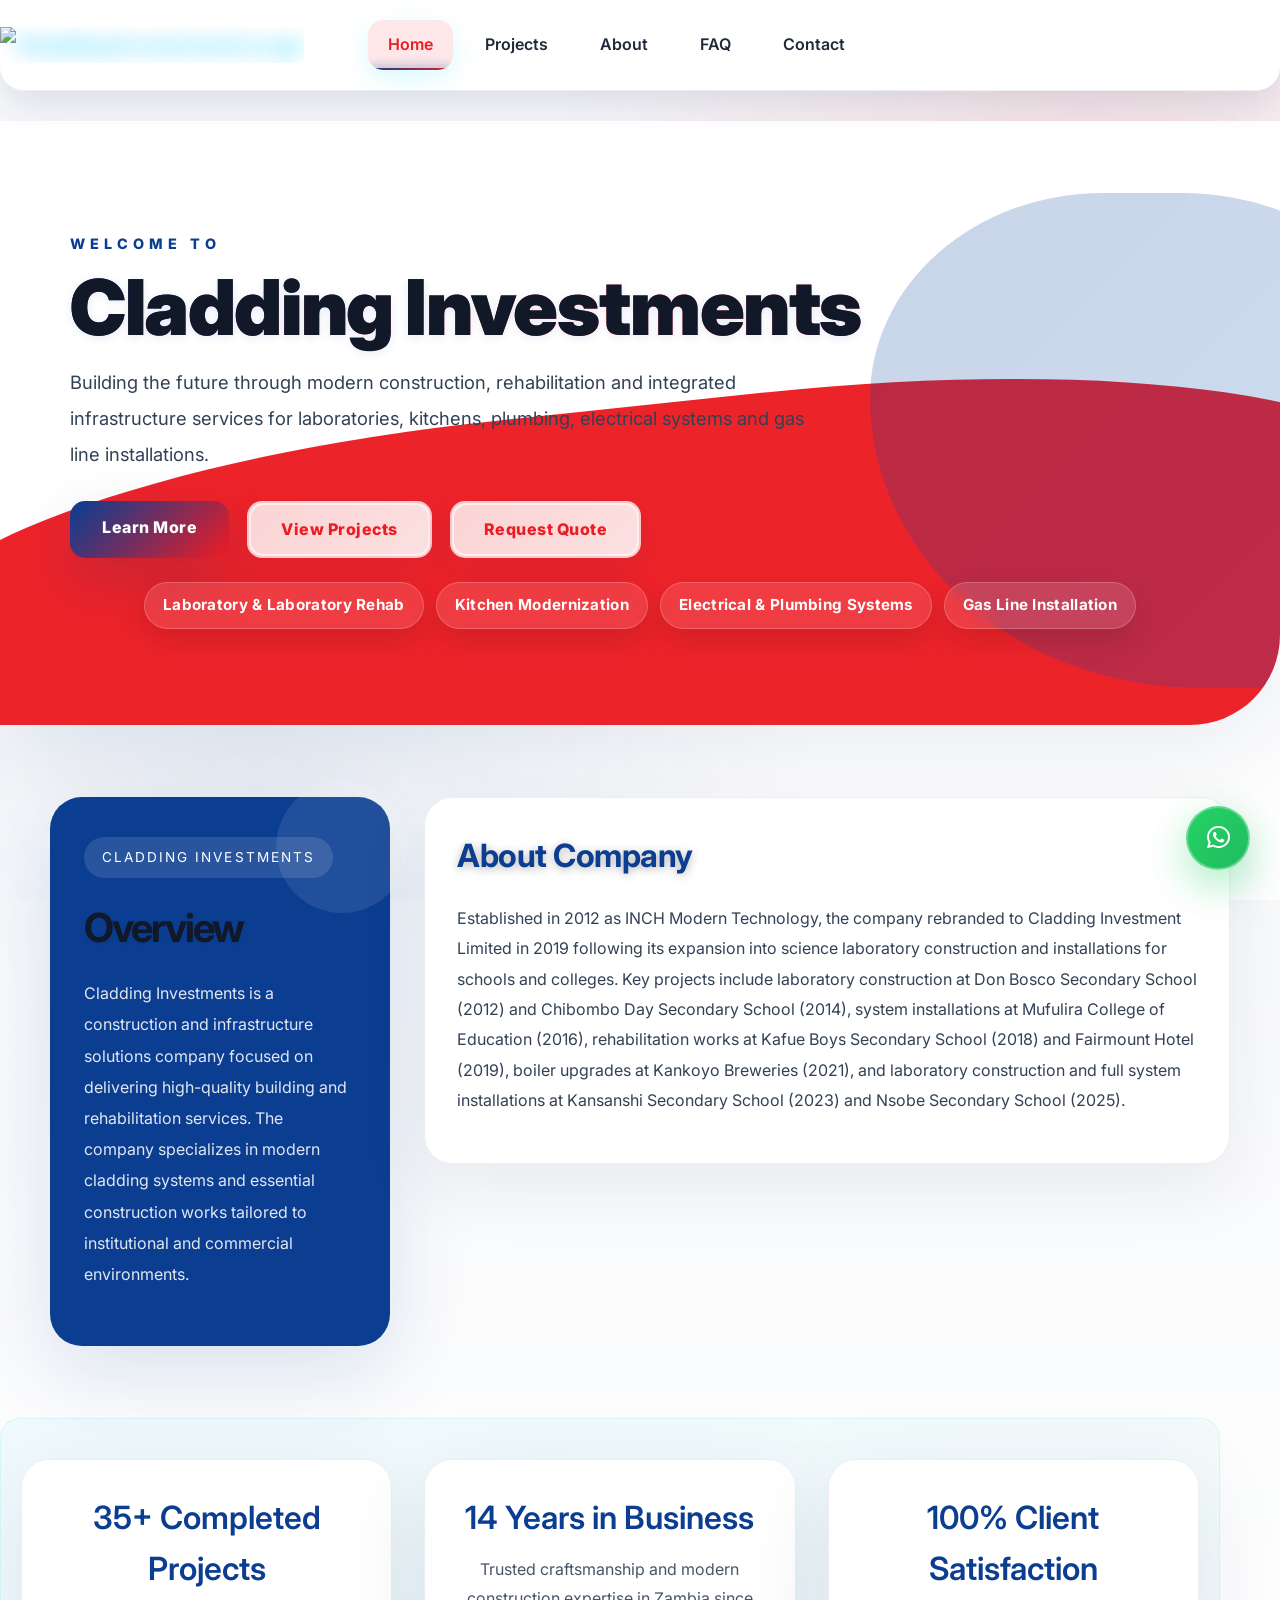
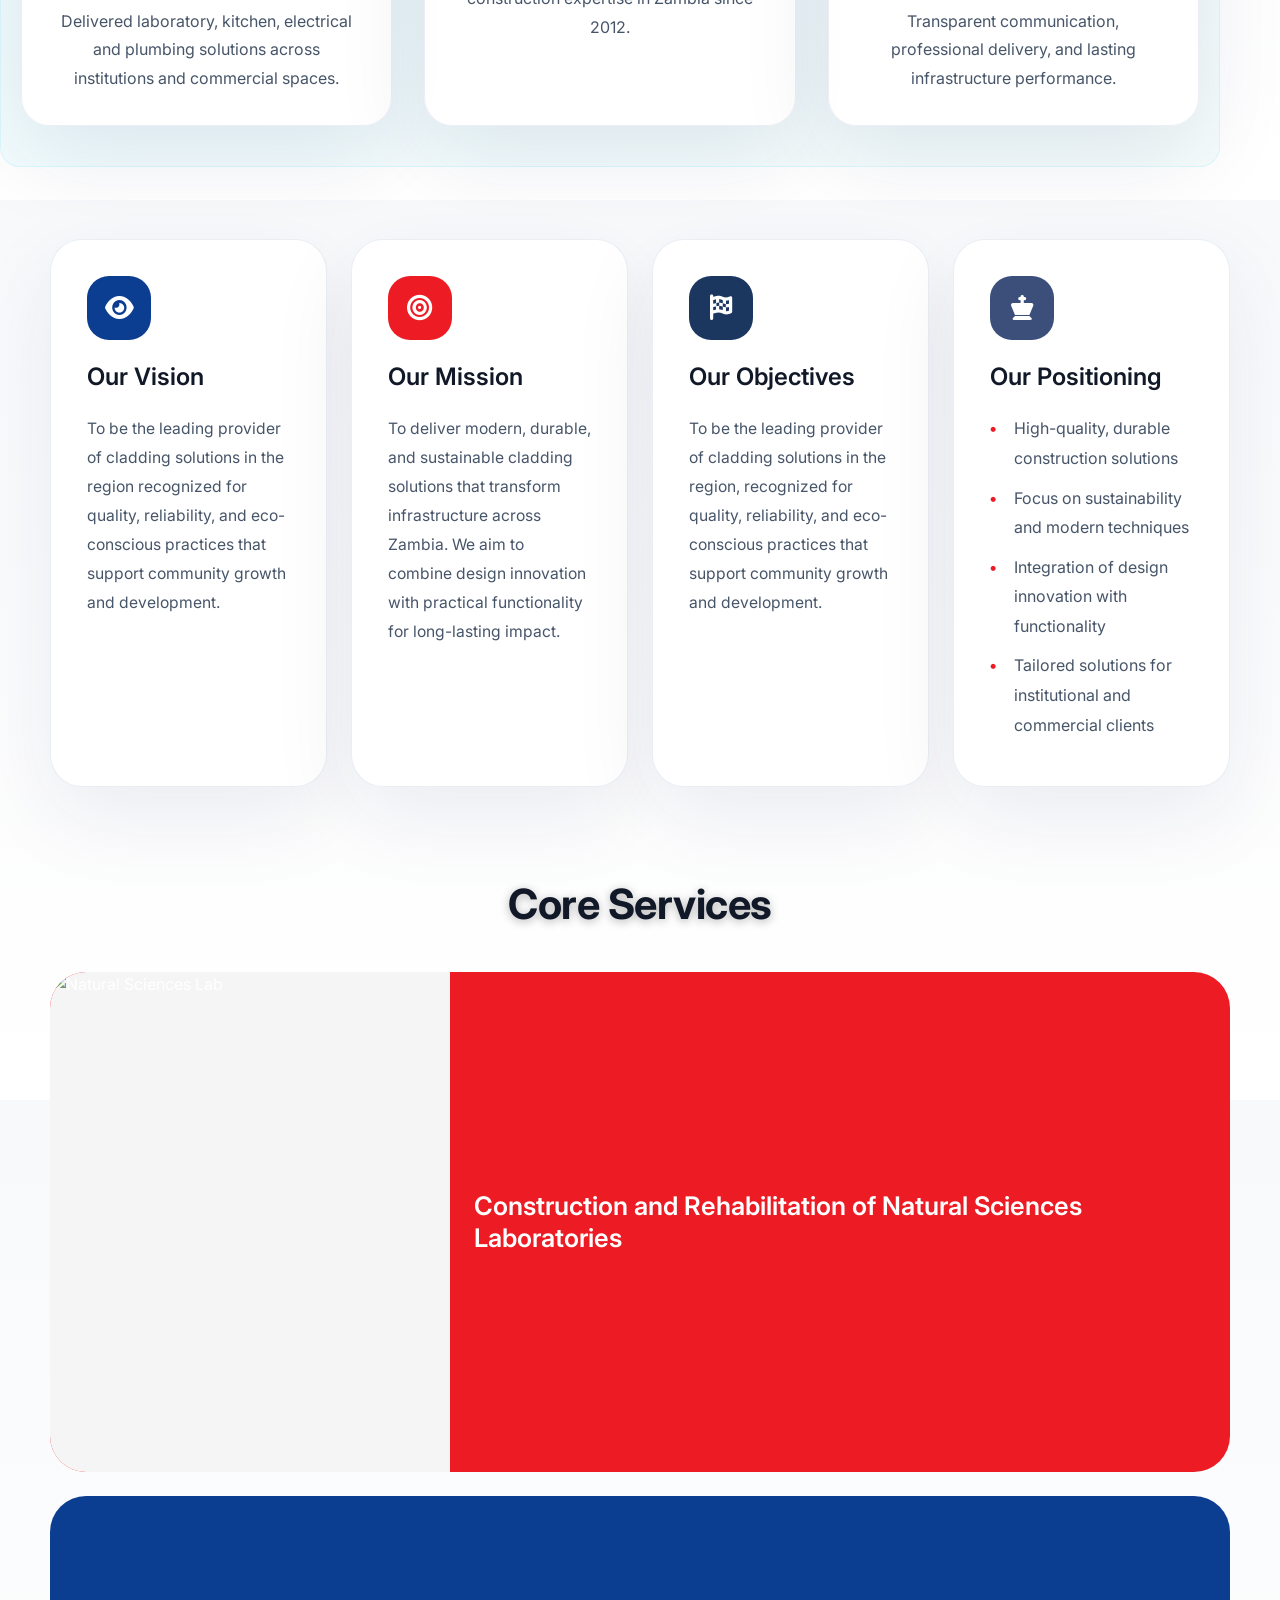
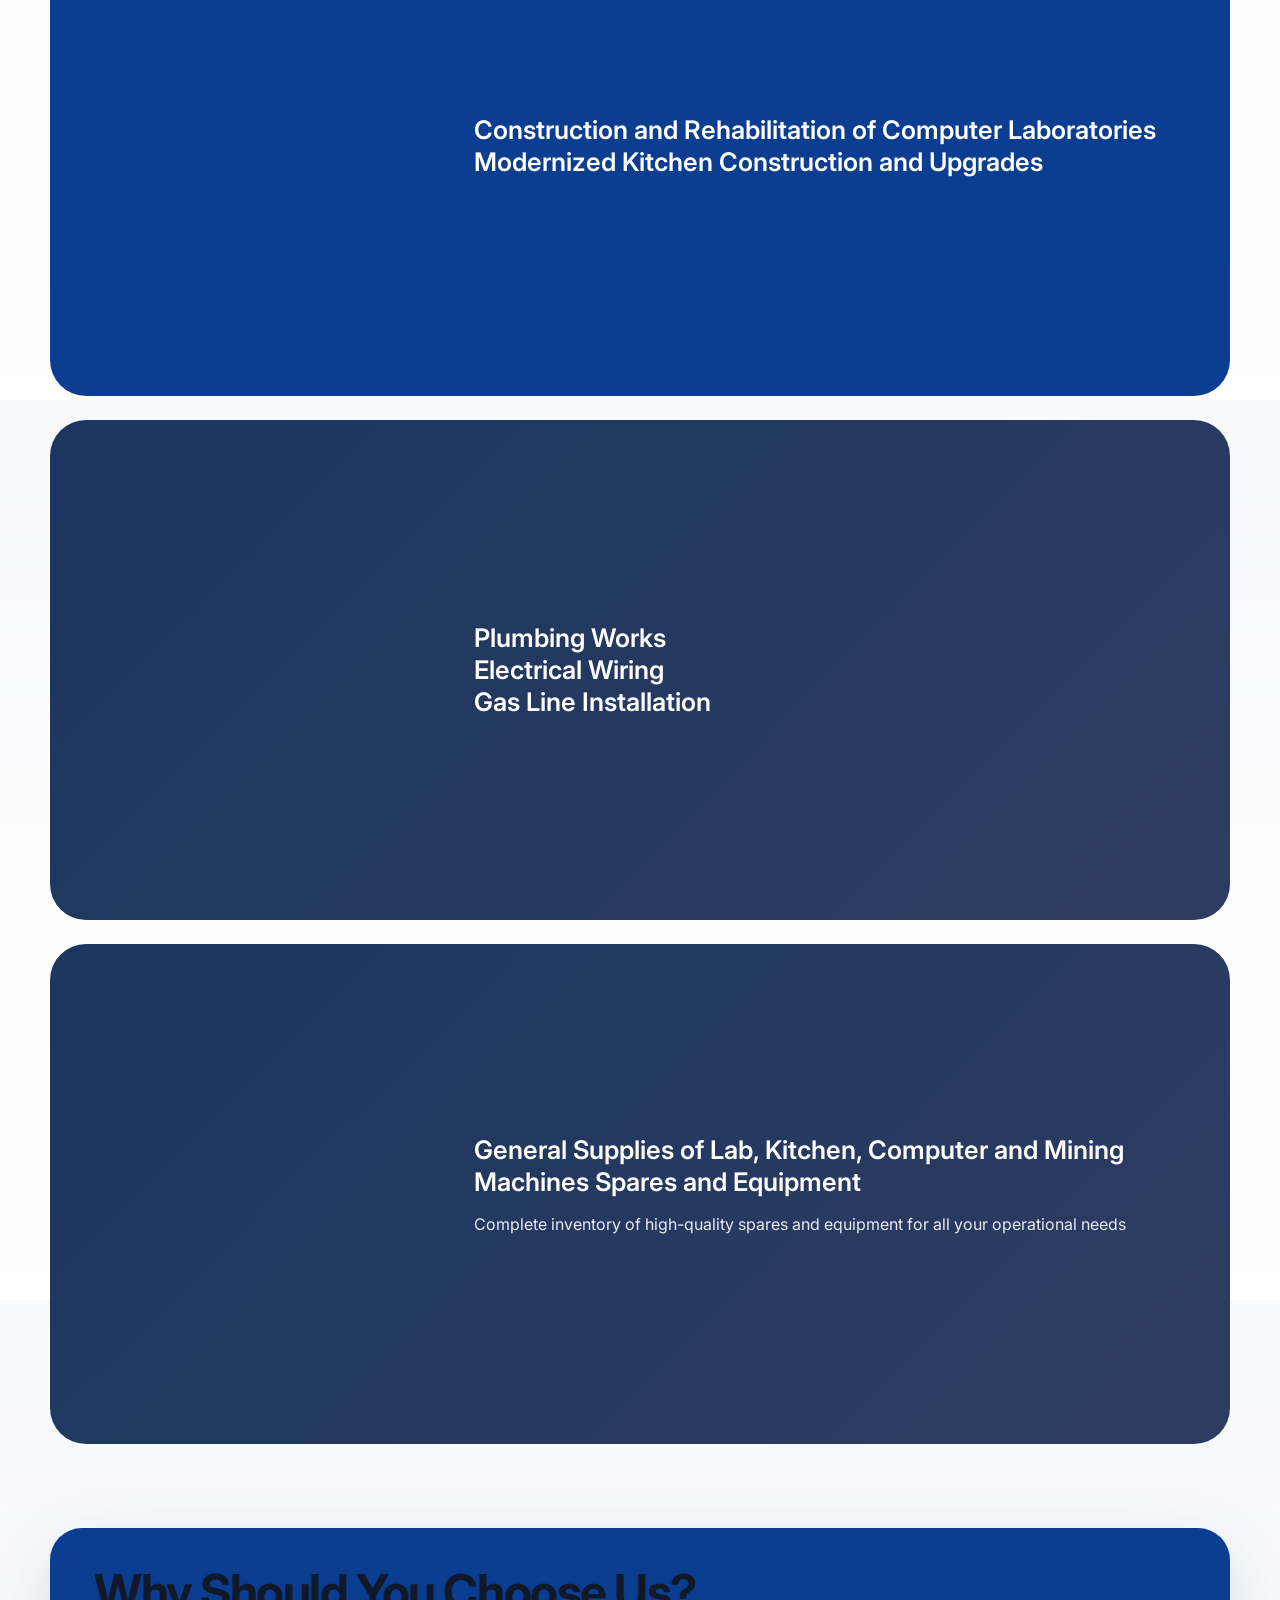
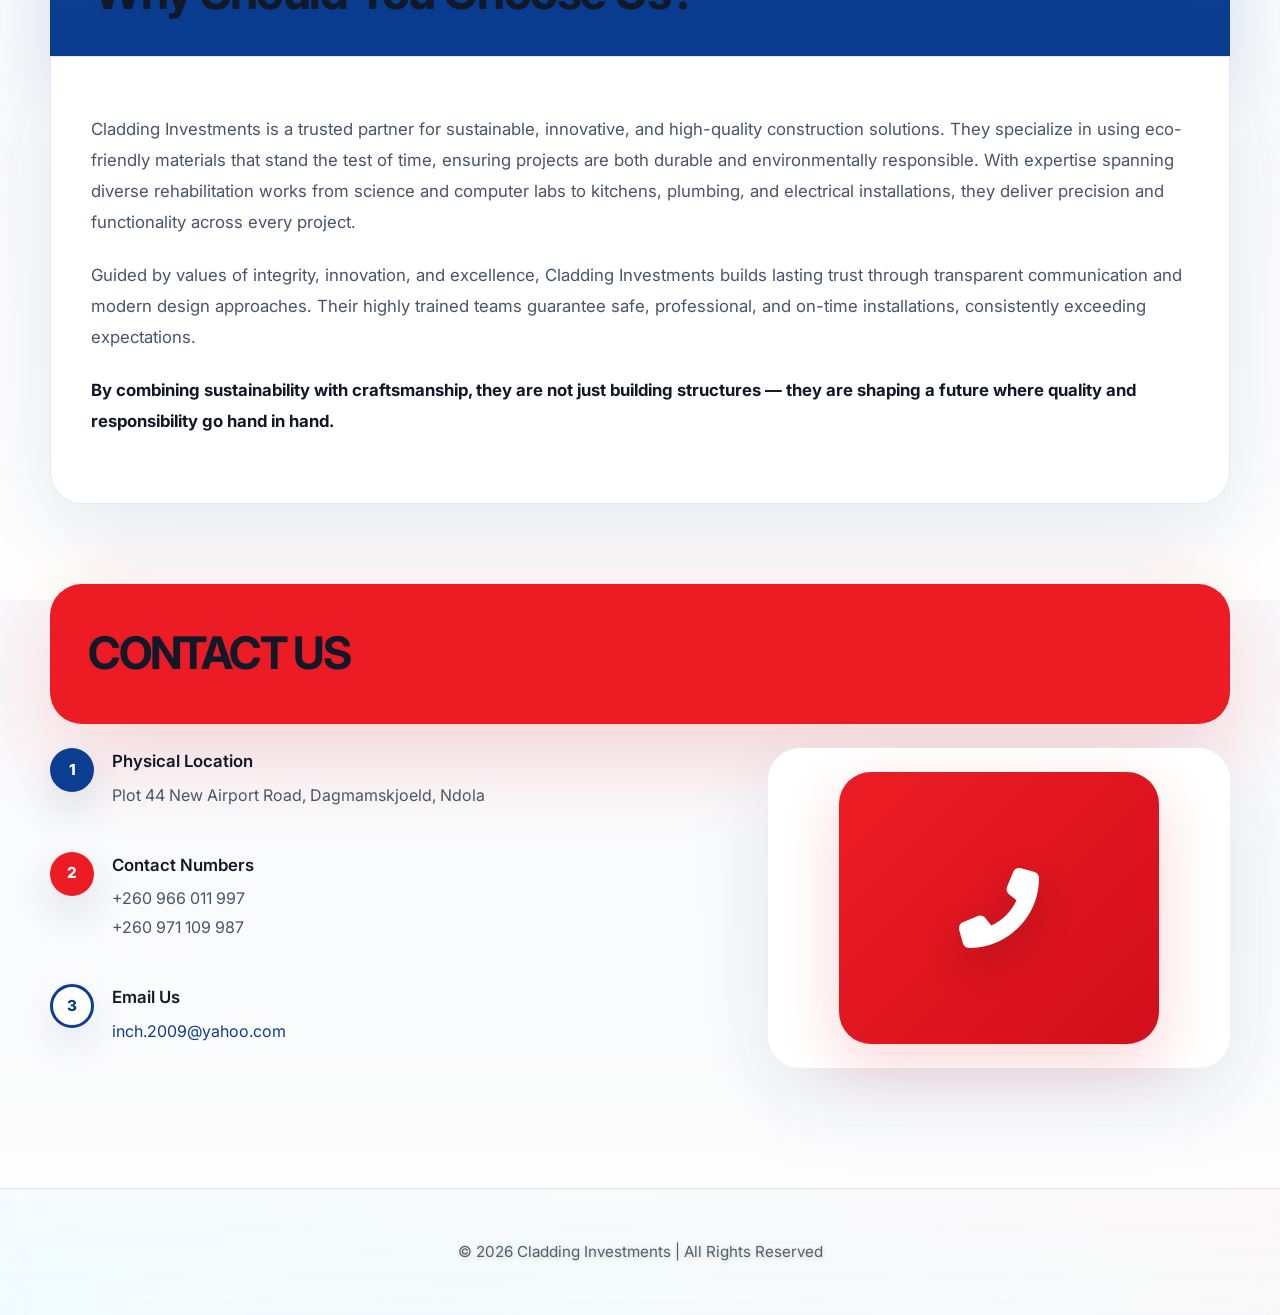
==== commit 767e4707: "Add files via upload" ====
--- a/index.html
+++ b/index.html
@@ -8,13 +8,23 @@
   <!-- Font Awesome -->
   <link rel="stylesheet" href="https://cdnjs.cloudflare.com/ajax/libs/font-awesome/6.5.0/css/all.min.css">
   <!-- Stylesheet -->
-  <link rel="stylesheet" href="styles-redesign.css">
+  <link rel="stylesheet" href="styles.css?v=2">
 </head>
-<body class="profile-page blink-home">
+<body class="profile-page">
+  <!-- Welcome Splash Screen -->
+  <div id="welcome-splash" class="welcome-splash">
+    <div class="welcome-content">
+      <img src="images/logo.png" alt="Cladding Investments" class="welcome-logo">
+      <h1>Welcome to Cladding Investments</h1>
+      <p>Building Excellence with Cladding Solutions</p>
+      <div class="welcome-loader"></div>
+    </div>
+  </div>
+
   <header class="site-header">
     <div class="container header-inner">
-      <a class="logo" href="home.html"><img src="images/logo.png" alt="Cladding Investments Logo"></a>
-      <button type="button" id="nav-toggle" class="nav-toggle" aria-controls="site-nav" aria-expanded="false" aria-label="Toggle navigation">
+      <a class="logo" href="home.html"><img src="images/logo.png" alt="Cladding Investments Logo" style="height:130px;width:auto"></a>
+      <button id="nav-toggle" class="nav-toggle" aria-controls="site-nav" aria-expanded="false" aria-label="Toggle navigation">
         <span></span><span></span><span></span>
       </button>
        <nav class="site-nav" id="site-nav" role="navigation">
@@ -28,7 +38,7 @@
   </header>
 
   <main>
-    <section class="profile-hero hero">
+    <section class="profile-hero">
       <div class="container hero-content">
         <div class="hero-copy">
           <span class="hero-intro">WELCOME TO</span>
@@ -46,27 +56,6 @@
             <li>Gas Line Installation</li>
           </ul>
         </div>
-        <div class="hero-panel">
-          <div class="hero-panel-card">
-            <div class="hero-panel-label">Featured services</div>
-            <h2>Delivering polished lab, kitchen, electrical and gas line work with modern systems integration.</h2>
-            <p>We combine engineering, construction and installation know-how to create institutional and commercial spaces that perform reliably and look premium.</p>
-            <div class="hero-panel-stats">
-              <div>
-                <strong>35+</strong>
-                <span>Projects completed</span>
-              </div>
-              <div>
-                <strong>14</strong>
-                <span>Years in business</span>
-              </div>
-              <div>
-                <strong>100%</strong>
-                <span>Client satisfaction</span>
-              </div>
-            </div>
-          </div>
-        </div>
       </div>
     </section>
 
@@ -188,9 +177,9 @@
         <h2>Why Should You Choose Us?</h2>
       </div>
       <div class="why-copy">
-        <p>Cladding Investments is a trusted partner for sustainable, innovative, and high-quality construction solutions. We specialize in using eco-friendly materials that stand the test of time, ensuring projects are both durable and environmentally responsible. With expertise spanning diverse rehabilitation works from science and computer labs to kitchens, plumbing, and electrical installations,we deliver precision and functionality across every project.</p>
-        <p>Guided by values of integrity, innovation, and excellence, Cladding Investments builds lasting trust through transparent communication and modern design approaches.Our  highly trained teams guarantee safe, professional, and on-time installations, consistently exceeding expectations.</p>
-        <p><strong>By combining sustainability with craftsmanship, we are not just building structures — we are shaping a future where quality and responsibility go hand in hand.</strong></p>
+        <p>Cladding Investments is a trusted partner for sustainable, innovative, and high-quality construction solutions. They specialize in using eco-friendly materials that stand the test of time, ensuring projects are both durable and environmentally responsible. With expertise spanning diverse rehabilitation works from science and computer labs to kitchens, plumbing, and electrical installations, they deliver precision and functionality across every project.</p>
+        <p>Guided by values of integrity, innovation, and excellence, Cladding Investments builds lasting trust through transparent communication and modern design approaches. Their highly trained teams guarantee safe, professional, and on-time installations, consistently exceeding expectations.</p>
+        <p><strong>By combining sustainability with craftsmanship, they are not just building structures — they are shaping a future where quality and responsibility go hand in hand.</strong></p>
       </div>
     </section>
 
@@ -236,54 +225,5 @@
   </footer>
 
   <script src="script.js"></script>
-  
-  <!-- Header auto-hide fix -->
-  <script>
-    (function() {
-      function initAutoHideHeader() {
-        const header = document.querySelector('.site-header');
-        if (!header) return;
-
-        let lastScrollTop = 0;
-        let isHidden = false;
-        const scrollThreshold = 100;
-
-        window.addEventListener('scroll', () => {
-          const scrollTop = window.pageYOffset || document.documentElement.scrollTop;
-          const siteNav = document.getElementById('site-nav');
-          if (siteNav && siteNav.classList.contains('mobile-open')) return;
-
-          if (Math.abs(lastScrollTop - scrollTop) <= scrollThreshold) return;
-
-          if (scrollTop > lastScrollTop && scrollTop > 100) {
-            if (!isHidden) {
-              header.classList.add('header-hidden');
-              isHidden = true;
-            }
-          } else {
-            if (isHidden) {
-              header.classList.remove('header-hidden');
-              isHidden = false;
-            }
-          }
-
-          lastScrollTop = scrollTop;
-        });
-
-        document.addEventListener('mousemove', (e) => {
-          if (e.clientY < 50 && isHidden) {
-            header.classList.remove('header-hidden');
-            isHidden = false;
-          }
-        });
-      }
-
-      if (document.readyState === 'loading') {
-        document.addEventListener('DOMContentLoaded', initAutoHideHeader);
-      } else {
-        initAutoHideHeader();
-      }
-    })();
-  </script>
 </body>
 </html>
--- a/styles.css
+++ b/styles.css
@@ -0,0 +1,1587 @@
+:root{
+  --bg: linear-gradient(135deg, #f4f5f7 0%, #f8f8fa 45%, #ffffff 100%);
+  --muted-bg: rgba(14, 37, 95, 0.06);
+  --surface: rgba(255, 255, 255, 0.92);
+  --surface-solid: rgba(255, 255, 255, 1);
+  --text: #111827;
+  --muted: #52606d;
+  --primary: #0b3d91;
+  --accent: #ed1c24;
+  --muted-accent: #1f4d99;
+  --success: #1d86ff;
+  --warning: #f59e0b;
+  --danger: #ed1c24;
+  --radius: 24px;
+  --container: 1400px;
+  --gap: 24px;
+  --card-shadow: 0 25px 80px rgba(13, 40, 93, 0.12);
+  --card-shadow-hover: 0 30px 90px rgba(13, 40, 93, 0.18);
+  --glass-bg: rgba(255, 255, 255, 0.78);
+  --glass-border: rgba(14, 48, 117, 0.12);
+  --glass-shadow: 0 12px 32px rgba(13, 40, 93, 0.12);
+} 
+
+/* Reset + base */
+*{box-sizing:border-box}
+html,body{height:100%;scroll-behavior:smooth}
+body{margin:0;font-family:'Inter', 'Montserrat', system-ui, -apple-system, 'Segoe UI', Roboto, Arial;background:var(--bg);color:var(--text);-webkit-font-smoothing:antialiased;line-height:1.6;position:relative;overflow-x:hidden}
+body::before{content:'';position:fixed;top:0;left:0;width:100%;height:100%;background:radial-gradient(circle at 20% 80%, rgba(11, 61, 145, 0.08) 0%, transparent 45%), radial-gradient(circle at 85% 15%, rgba(237, 28, 36, 0.09) 0%, transparent 40%), radial-gradient(circle at 50% 50%, rgba(14, 48, 117, 0.06) 0%, transparent 35%);z-index:-1;pointer-events:none;animation:backgroundShift 20s ease-in-out infinite}
+@keyframes backgroundShift{0%,100%{background-position:0% 0%} 25%{background-position:100% 0%} 50%{background-position:100% 100%} 75%{background-position:0% 100%}}
+.container{max-width:var(--container);margin:0 auto;padding:0 20px}
+a{color:inherit;text-decoration:none}
+h1,h2,h3{margin:0}
+
+/* Typography scale */
+h1{font-size:3.2rem;font-weight:900;letter-spacing:-1px;line-height:1.1;background:linear-gradient(135deg, var(--primary), var(--accent), var(--muted-accent));-webkit-background-clip:text;background-clip:text;color:transparent;text-shadow:0 0 40px rgba(0, 212, 255, 0.5)}
+h2{font-size:1.8rem;font-weight:700;letter-spacing:-0.5px;color:var(--text);text-shadow:0 2px 10px rgba(0, 0, 0, 0.3)}
+h3{font-size:1.3rem;font-weight:600;color:var(--primary)}
+p{color:var(--muted);margin-top:0.8rem;line-height:1.7}
+
+/* Header */
+.site-header{background:var(--glass-bg);position:sticky;top:0;z-index:1200;box-shadow:var(--glass-shadow);backdrop-filter:blur(20px) saturate(180%);border-bottom:1px solid var(--glass-border);transition:all .4s ease;border-radius:0 0 var(--radius) var(--radius)}
+.header-inner{display:flex;align-items:center;gap:24px;padding:20px 0}
+.logo{font-weight:900;color:var(--text);font-size:1.4rem;letter-spacing:-0.5px;background:linear-gradient(90deg,var(--primary),var(--muted-accent));-webkit-background-clip:text;background-clip:text;color:transparent;transform-style: preserve-3d;transition: all 0.4s ease;text-shadow:0 0 20px rgba(0, 212, 255, 0.5)}
+.logo:hover{transform: rotateY(15deg) scale(1.08) translateZ(10px);text-shadow:0 0 30px rgba(0, 212, 255, 0.8)}
+.logo img{transition: all 0.4s ease; transform-style: preserve-3d;filter:drop-shadow(0 0 10px rgba(0, 212, 255, 0.3))}
+.logo:hover img{transform: rotateY(-15deg) scale(1.15) translateZ(15px);filter:drop-shadow(0 0 20px rgba(0, 212, 255, 0.6))}
+
+/* Desktop Navigation */
+.site-nav{display:flex;gap:12px;margin-left:40px;align-items:center}
+.site-nav a{padding:12px 20px;border-radius:15px;color:var(--muted);font-weight:600;transition:all .3s ease;position:relative;overflow:hidden}
+.site-nav a::before{content:'';position:absolute;top:0;left:-100%;width:100%;height:100%;background:linear-gradient(90deg, transparent, rgba(0, 212, 255, 0.2), transparent);transition:left .5s ease}
+.site-nav a::after{content:'';position:absolute;bottom:0;left:0;width:0;height:2px;background:linear-gradient(90deg,var(--primary),var(--accent));transition:width .3s ease;border-radius:1px}
+.site-nav a:hover::before{left:100%}
+.site-nav a:hover::after,.site-nav a.active::after{width:100%;box-shadow:0 0 10px var(--primary)}
+.site-nav a.active,.site-nav a:hover{background:linear-gradient(135deg, rgba(0, 212, 255, 0.1), rgba(255, 107, 107, 0.1));color:var(--text);box-shadow:0 8px 25px rgba(0, 212, 255, 0.15)}
+
+/* Mobile Navigation Toggle */
+.nav-toggle{display:none;background:none;border:0;padding:12px;cursor:pointer;transition:all 0.3s ease;border-radius:8px;background:rgba(255,255,255,0.1);backdrop-filter:blur(10px)}
+.nav-toggle:hover{background:rgba(255,255,255,0.2);transform:scale(1.05)}
+.nav-toggle span{display:block;width:24px;height:2.5px;background:var(--text);margin:4px 0;border-radius:2px;transition:all 0.3s ease;transform-origin:center}
+.nav-toggle.active span:nth-child(1){transform:rotate(45deg) translateY(8px)}
+.nav-toggle.active span:nth-child(2){opacity:0;transform:translateX(-10px)}
+.nav-toggle.active span:nth-child(3){transform:rotate(-45deg) translateY(-8px)}
+
+/* Buttons & CTA */
+.btn{display:inline-block;padding:14px 32px;border-radius:15px;font-weight:800;background:linear-gradient(135deg,var(--primary),var(--accent));color:#fff;border:0;transition:all .4s ease;box-shadow:0 10px 30px rgba(13, 40, 93, 0.18);position:relative;overflow:hidden;letter-spacing:0.5px;-webkit-tap-highlight-color:transparent;-webkit-user-select:none;user-select:none;transform-style: preserve-3d}
+.btn::before{content:'';position:absolute;top:0;left:-100%;width:100%;height:100%;background:linear-gradient(90deg,transparent,rgba(255,255,255,0.35),transparent);transition:left .6s ease}
+.btn::after{content:'';position:absolute;inset:2px;border-radius:13px;background:linear-gradient(135deg, rgba(11, 61, 145, 0.95), rgba(237, 28, 36, 0.85));z-index:-1}
+.btn:hover::before{left:100%}
+.btn.secondary{background:linear-gradient(135deg, rgba(237, 28, 36, 0.12), rgba(237, 28, 36, 0.06));color:var(--text);border:2px solid rgba(237, 28, 36, 0.25);box-shadow:0 8px 25px rgba(237, 28, 36, 0.14)}
+.btn.secondary::after{background:linear-gradient(135deg, rgba(237, 28, 36, 0.12), rgba(237, 28, 36, 0.06))}
+.btn.secondary:hover{background:linear-gradient(135deg, rgba(237, 28, 36, 0.18), rgba(237, 28, 36, 0.1));border-color:rgba(237, 28, 36, 0.45);box-shadow:0 12px 35px rgba(237, 28, 36, 0.2)}
+.btn:hover{transform:translateY(-6px) rotateX(5deg) scale(1.02);box-shadow:0 18px 42px rgba(14, 48, 117, 0.25);animation:glowPulse 2s infinite}
+@keyframes glowPulse{0%,100%{box-shadow:0 18px 42px rgba(14, 48, 117, 0.25)} 50%{box-shadow:0 18px 42px rgba(237, 28, 36, 0.28), 0 0 60px rgba(237, 28, 36, 0.16)}}
+
+/* Header shrink (applies when scrolled) */
+.site-header.scrolled{padding:8px 0;box-shadow:0 12px 48px rgba(11,61,145,0.15);backdrop-filter:blur(16px) saturate(120%)}
+
+/* Mobile menu overlay */
+@media (max-width:719px){
+  body::before{
+    content:'';
+    position:fixed;
+    inset:0;
+    background:rgba(0,0,0,0);
+    z-index:999;
+    pointer-events:none;
+    transition:background 0.4s ease
+  }
+  
+  body[data-menu-open=\"true\"]::before{
+    background:rgba(0,0,0,0.4);
+    pointer-events:auto
+  }
+}
+
+/* Hero — glass card with animated gradient type */
+.hero{background:linear-gradient(135deg, rgba(15, 15, 35, 0.8) 0%, rgba(26, 26, 46, 0.9) 50%, rgba(22, 33, 62, 0.8) 100%);color:var(--text);padding:120px 0 60px;position:relative;overflow:hidden;perspective: 1200px;border-radius:0 0 var(--radius) var(--radius);margin-bottom:40px}
+.page-hero{background:#0b3d91;color:#fff;padding:90px 0 70px;position:relative;overflow:hidden;border-radius:0 0 var(--radius) var(--radius);margin-bottom:40px}
+.page-hero::before{content:'';position:absolute;top:0;left:0;width:100%;height:100%;background:radial-gradient(circle at 20% 20%, rgba(255,255,255,0.18), transparent 40%),radial-gradient(circle at 80% 15%, rgba(237,28,36,0.12), transparent 35%);pointer-events:none;}
+.page-hero::after{content:'';position:absolute;bottom:-40px;right:-20px;width:460px;height:460px;background:rgba(237,28,36,0.12);border-radius:50%;transform:rotate(-10deg);}
+.hero::before{content:'';position:absolute;top:-50%;right:-10%;width:800px;height:800px;background:radial-gradient(circle,rgba(0, 212, 255, 0.1) 0%,transparent 70%);border-radius:50%;animation:float 25s ease-in-out infinite;transform-style: preserve-3d;filter:blur(1px)}
+
+.hero::after{content:'';position:absolute;bottom:-40%;left:-15%;width:600px;height:600px;background:radial-gradient(circle,rgba(255, 107, 107, 0.08) 0%,transparent 70%);border-radius:50%;animation:float 30s ease-in-out infinite 3s;transform-style: preserve-3d;filter:blur(1px)}
+
+/* 3D Floating Elements */
+.hero .floating-cube {
+  position: absolute;
+  width: 60px;
+  height: 60px;
+  background: linear-gradient(135deg, rgba(0, 212, 255, 0.1), rgba(255, 107, 107, 0.1));
+  border: 2px solid rgba(0, 212, 255, 0.3);
+  border-radius: 12px;
+  animation: float3D 8s ease-in-out infinite;
+  transform-style: preserve-3d;
+  box-shadow: 0 10px 30px rgba(0, 212, 255, 0.2);
+}
+
+.hero .floating-cube:nth-child(1) {
+  top: 20%;
+  left: 10%;
+  animation-delay: 0s;
+}
+
+.hero .floating-cube:nth-child(2) {
+  top: 60%;
+  right: 15%;
+  animation-delay: 2s;
+  transform: rotateY(45deg);
+}
+
+.hero .floating-cube:nth-child(3) {
+  bottom: 30%;
+  left: 20%;
+  animation-delay: 4s;
+  transform: rotateX(30deg) rotateY(60deg);
+}
+
+.hero .floating-cube:nth-child(4) {
+  top: 40%;
+  right: 5%;
+  animation-delay: 6s;
+  transform: rotateZ(45deg);
+}
+
+/* 3D Rotating Cube */
+.rotating-cube {
+  position: absolute;
+  top: 30%;
+  left: 5%;
+  width: 40px;
+  height: 40px;
+  transform-style: preserve-3d;
+  animation: rotateCube 10s infinite linear;
+}
+
+@keyframes rotateCube {
+  0% { transform: rotateX(0deg) rotateY(0deg) rotateZ(0deg); }
+  100% { transform: rotateX(360deg) rotateY(360deg) rotateZ(360deg); }
+}
+
+.cube-face {
+  position: absolute;
+  width: 40px;
+  height: 40px;
+  border: 1px solid rgba(0, 212, 255, 0.4);
+  background: linear-gradient(135deg, rgba(0, 212, 255, 0.1), rgba(78, 205, 196, 0.1));
+}
+
+.cube-face.front { transform: translateZ(20px); }
+.cube-face.back { transform: rotateY(180deg) translateZ(20px); }
+.cube-face.right { transform: rotateY(90deg) translateZ(20px); }
+.cube-face.left { transform: rotateY(-90deg) translateZ(20px); }
+.cube-face.top { transform: rotateX(90deg) translateZ(20px); }
+.cube-face.bottom { transform: rotateX(-90deg) translateZ(20px); }
+
+/* Floating Particles */
+.particle {
+  position: absolute;
+  border-radius: 50%;
+  background: linear-gradient(135deg, rgba(0, 212, 255, 0.6), rgba(255, 107, 107, 0.6));
+  animation: floatParticle 15s ease-in-out infinite;
+  pointer-events: none;
+}
+
+.particle-1 {
+  width: 8px;
+  height: 8px;
+  top: 15%;
+  left: 15%;
+  animation-delay: 0s;
+  animation-duration: 12s;
+}
+
+.particle-2 {
+  width: 12px;
+  height: 12px;
+  top: 70%;
+  right: 20%;
+  animation-delay: 3s;
+  animation-duration: 18s;
+}
+
+.particle-3 {
+  width: 6px;
+  height: 6px;
+  bottom: 25%;
+  left: 25%;
+  animation-delay: 6s;
+  animation-duration: 14s;
+}
+
+.particle-4 {
+  width: 10px;
+  height: 10px;
+  top: 45%;
+  right: 10%;
+  animation-delay: 9s;
+  animation-duration: 16s;
+}
+
+.particle-5 {
+  width: 14px;
+  height: 14px;
+  bottom: 40%;
+  left: 60%;
+  animation-delay: 12s;
+  animation-duration: 20s;
+}
+
+.particle-6 {
+  width: 7px;
+  height: 7px;
+  top: 25%;
+  right: 35%;
+  animation-delay: 15s;
+  animation-duration: 13s;
+}
+
+@keyframes floatParticle {
+  0%, 100% {
+    transform: translateY(0px) translateX(0px) scale(1);
+    opacity: 0.7;
+  }
+  25% {
+    transform: translateY(-30px) translateX(20px) scale(1.2);
+    opacity: 1;
+  }
+  50% {
+    transform: translateY(-60px) translateX(-10px) scale(0.8);
+    opacity: 0.8;
+  }
+  75% {
+    transform: translateY(-30px) translateX(-20px) scale(1.1);
+    opacity: 0.9;
+  }
+}
+
+@keyframes float{0%,100%{transform:translateY(0px)} 50%{transform:translateY(30px)}}
+@keyframes float3D{0%,100%{transform:translateY(0px) rotateX(0deg) rotateY(0deg)} 25%{transform:translateY(-15px) rotateX(5deg) rotateY(5deg)} 50%{transform:translateY(-30px) rotateX(0deg) rotateY(10deg)} 75%{transform:translateY(-15px) rotateX(-5deg) rotateY(5deg)}}
+.hero .container, .page-hero .container{text-align:center;position:relative;z-index:2}
+.hero h1{font-size:3.2rem;font-weight:900;line-height:1.08;margin-bottom:12px;background:linear-gradient(135deg,#0b3d91,#0052cc,#044182);-webkit-background-clip:text;background-clip:text;color:transparent;animation:slideInDown .8s ease}
+.page-hero h1{font-size:3.2rem;font-weight:900;line-height:1.05;margin-bottom:16px;color:#fff;letter-spacing:-0.05em}
+@keyframes slideInDown{from{opacity:0;transform:translateY(-30px)} to{opacity:1;transform:translateY(0)}}
+.hero p{color:var(--muted);margin-top:12px;font-size:1.05rem;animation:slideInUp .8s ease .2s both}
+.page-hero p{color:rgba(255,255,255,0.9);margin-top:16px;font-size:1rem;max-width:760px;line-height:1.85}
+@keyframes slideInUp{from{opacity:0;transform:translateY(30px)} to{opacity:1;transform:translateY(0)}}
+.hero .overlay{position:relative;z-index:4;display:flex;align-items:center;justify-content:center;min-height:65vh}
+.hero .overlay .hero-card{background:transparent;padding:40px;border-radius:20px;box-shadow:none;max-width:900px;border:none;backdrop-filter:none;animation:zoomIn .8s ease .3s both;transition:all .4s ease}
+@keyframes zoomIn{from{opacity:0;transform:scale(0.95)} to{opacity:1;transform:scale(1)}}
+.hero .overlay .hero-card:hover{transform:translateY(-8px);box-shadow:none}
+.hero .overlay .hero-card p{color:var(--muted);margin-top:12px}
+.hero .hero-meta{display:flex;gap:12px;justify-content:center;align-items:center;margin-top:10px;color:var(--muted)}
+.hero .scroll-hint{margin-top:20px;display:block;opacity:.8;color:var(--muted);animation:bounce 2s infinite}
+@keyframes bounce{0%,100%{transform:translateY(0)} 50%{transform:translateY(10px)}}
+
+/* Slideshow inside hero */
+.hero{position:relative;overflow:hidden}
+.hero .slides{position:absolute;inset:0;height:100%;width:100%;z-index:1}
+.hero .slides img,
+.hero .slides video{position:absolute;inset:0;width:100%;height:100%;object-fit:cover;opacity:0;transform:scale(1.05);transition:opacity 1s ease,transform 1.2s ease;filter:brightness(.52) saturate(1.1)}
+.hero .slides img.active,
+.hero .slides video.active{opacity:1;transform:scale(1);filter:brightness(.65) saturate(1.1)}
+.hero-controls{position:absolute;left:0;right:0;bottom:28px;display:flex;align-items:center;justify-content:center;gap:16px;z-index:6}
+.hero-arrow{position:absolute;top:50%;transform:translateY(-50%);background:rgba(255,255,255,0.2);color:#fff;border:none;padding:16px;cursor:pointer;font-size:20px;border-radius:50%;transition:all .3s ease;width:50px;height:50px;display:flex;align-items:center;justify-content:center;z-index:5;backdrop-filter:blur(6px);border:1px solid rgba(255,255,255,0.3)}
+.hero-arrow:hover{background:rgba(255,255,255,0.4);transform:translateY(-50%) scale(1.1);box-shadow:0 8px 24px rgba(0,0,0,0.25)}
+.hero-arrow.prev{left:20px}
+.hero-arrow.next{right:20px}
+.dots{display:flex;gap:10px;align-items:center}
+.dots button{width:14px;height:14px;border-radius:50%;background:rgba(255,255,255,0.4);border:2px solid rgba(255,255,255,0.6);cursor:pointer;padding:0;transition:all .3s ease}
+.dots button:hover{background:rgba(255,255,255,0.6);transform:scale(1.2)}
+.dots button.active{background:#fff;transform:scale(1.3);box-shadow:0 4px 12px rgba(0,0,0,0.3)}
+
+/* When there's only one slide, hide controls */
+.hero.single .hero-controls{display:none !important}
+.hero.single .dots{display:none !important}
+
+/* Features */
+.features-grid{display:grid;grid-template-columns:repeat(3,1fr);gap:var(--gap);align-items:start}
+.feature{background:linear-gradient(135deg, var(--surface) 0%, rgba(255, 255, 255, 0.05) 100%);padding:40px;border-radius:25px;text-align:center;box-shadow:var(--card-shadow);border:1px solid var(--glass-border);min-height:180px;transition:all .5s cubic-bezier(0.23,1,0.320,1);position:relative;overflow:hidden;transform-style: preserve-3d;backdrop-filter:blur(10px) saturate(150%)}
+.feature::before{content:'';position:absolute;top:0;left:0;width:100%;height:100%;background:linear-gradient(135deg,rgba(0, 212, 255, 0.05) 0%,transparent 100%);opacity:0;transition:opacity .5s ease;z-index:0}
+.feature:hover{transform:translateY(-15px) rotateY(5deg) rotateX(5deg) scale(1.02);box-shadow:var(--card-shadow-hover);border-color:rgba(0, 212, 255, 0.4)}
+.feature:hover::before{opacity:1}
+.feature > *{position:relative;z-index:1}
+.feature i{color:var(--accent);margin-bottom:16px;font-size:3rem;transition:transform .5s ease,color .5s ease, text-shadow .5s ease;transform-style: preserve-3d;text-shadow:0 0 20px rgba(255, 107, 107, 0.5)}
+.feature:hover i{transform:scale(1.2) rotate(5deg) rotateY(15deg) translateZ(10px);color:var(--primary);text-shadow:0 0 30px rgba(0, 212, 255, 0.8)}
+.feature h3{font-size:1.25rem;margin-top:16px;color:var(--text);text-shadow:0 2px 10px rgba(0, 0, 0, 0.3)}
+.feature p{font-size:1rem;color:var(--muted);margin-top:12px;line-height:1.6}
+
+.hero-badges{display:flex;flex-wrap:wrap;gap:12px;justify-content:center;margin-top:24px;list-style:none;padding:0;margin-bottom:0}
+.hero-badges li{background:rgba(255,255,255,0.12);border:1px solid rgba(255,255,255,0.2);color:#fff;padding:10px 18px;border-radius:999px;font-size:0.95rem;font-weight:700;letter-spacing:0.3px;backdrop-filter:blur(8px);box-shadow:0 12px 30px rgba(0,0,0,0.12);display:flex;align-items:center}
+
+.stats-section{margin:72px auto;max-width:1220px}
+.stats-grid{display:grid;grid-template-columns:repeat(auto-fit,minmax(220px,1fr));gap:24px}
+.stat-card{background:rgba(255,255,255,0.94);border:1px solid rgba(14,48,117,0.08);border-radius:28px;padding:32px;box-shadow:0 28px 90px rgba(13,40,93,0.1);text-align:center;transition:all .4s ease}
+.stat-card:hover{transform:translateY(-8px);box-shadow:0 35px 100px rgba(13,40,93,0.14)}
+.stat-card h3{font-size:2rem;margin-bottom:12px;color:#0b3d91}
+.stat-card p{margin:0;color:#475569;line-height:1.8}
+
+/* Services Section */
+.services{margin-top:40px}
+.section-header{text-align:center;margin-bottom:40px}
+.section-header h2{font-size:2.2rem;margin-bottom:12px;color:var(--text);text-shadow:0 2px 10px rgba(0, 0, 0, 0.3)}
+.section-header p{color:var(--muted);font-size:1.1rem}
+
+.services-grid{display:grid;grid-template-columns:repeat(auto-fit,minmax(280px,1fr));gap:32px;margin-top:32px}
+.service-card{background:var(--surface);border-radius:20px;padding:32px;text-align:center;border:1px solid var(--glass-border);backdrop-filter:blur(10px) saturate(150%);transition:all .4s ease;cursor:pointer}
+.service-card:hover{transform:translateY(-8px);box-shadow:0 20px 40px rgba(0, 212, 255, 0.2);border-color:rgba(0, 212, 255, 0.3)}
+
+.service-icon{width:80px;height:80px;border-radius:50%;background:linear-gradient(135deg, rgba(0, 212, 255, 0.1), rgba(78, 205, 196, 0.1));display:flex;align-items:center;justify-content:center;margin:0 auto 20px;font-size:2rem;color:var(--primary);border:2px solid rgba(0, 212, 255, 0.2)}
+.service-card:hover .service-icon{background:linear-gradient(135deg, rgba(0, 212, 255, 0.2), rgba(78, 205, 196, 0.2));border-color:var(--primary);transform:scale(1.1)}
+
+.service-card h3{font-size:1.4rem;margin-bottom:16px;color:var(--text)}
+.service-card p{color:var(--muted);margin-bottom:20px;line-height:1.6}
+.service-features{list-style:none;padding:0;margin:0;text-align:left}
+.service-features li{padding:6px 0;color:var(--muted);font-size:0.95rem;border-bottom:1px solid rgba(255,255,255,0.1)}
+.service-features li:before{content:'✓';color:var(--primary);font-weight:bold;margin-right:8px}
+
+/* Stats Section */
+.stats-section{background:linear-gradient(135deg, rgba(0, 212, 255, 0.05), rgba(78, 205, 196, 0.05));border-radius:20px;padding:40px 20px;margin:40px 0;border:1px solid rgba(0, 212, 255, 0.1)}
+.stats-grid{display:grid;grid-template-columns:repeat(auto-fit,minmax(200px,1fr));gap:32px;text-align:center}
+.stat-item{animation:fadeInUp .6s ease}
+.stat-number{font-size:3rem;font-weight:900;color:var(--primary);margin-bottom:8px;text-shadow:0 0 20px rgba(0, 212, 255, 0.5)}
+.stat-label{color:var(--muted);font-size:1rem;font-weight:600;text-transform:uppercase;letter-spacing:1px}
+
+/* Testimonials Section */
+.testimonials{margin-top:40px}
+.testimonials-grid{display:grid;grid-template-columns:repeat(auto-fit,minmax(400px,1fr));gap:32px;margin-top:32px}
+.testimonial-card{background:var(--surface);border-radius:20px;padding:32px;border:1px solid var(--glass-border);backdrop-filter:blur(10px) saturate(150%);position:relative}
+.testimonial-card::before{content:'"';position:absolute;top:20px;left:20px;font-size:4rem;color:rgba(0, 212, 255, 0.2);font-family:serif}
+
+.testimonial-content{margin-bottom:24px}
+.testimonial-content p{font-size:1.1rem;line-height:1.7;color:var(--text);font-style:italic;margin:0}
+.testimonial-author{display:flex;align-items:center;gap:16px}
+.testimonial-author img{width:50px;height:50px;border-radius:50%;object-fit:cover;border:2px solid var(--primary)}
+.author-info{flex:1}
+.author-info strong{color:var(--text);font-size:1rem;display:block;margin-bottom:4px}
+.author-info span{color:var(--muted);font-size:0.9rem}
+
+/* Footer */
+.site-footer{background:linear-gradient(135deg, rgba(15, 15, 35, 0.95) 0%, rgba(26, 26, 46, 0.95) 100%);color:var(--text);padding:60px 0 20px;border-top:1px solid var(--glass-border);backdrop-filter:blur(20px) saturate(180%)}
+.footer-content{display:grid;grid-template-columns:repeat(auto-fit,minmax(250px,1fr));gap:40px;margin-bottom:40px}
+
+.footer-section h4{font-size:1.2rem;margin-bottom:20px;color:var(--primary);font-weight:700}
+.footer-section ul{list-style:none;padding:0;margin:0}
+.footer-section ul li{margin-bottom:12px}
+.footer-section ul li a{color:var(--muted);text-decoration:none;transition:color .3s ease}
+.footer-section ul li a:hover{color:var(--primary)}
+
+.footer-logo{margin-bottom:20px}
+.footer-logo img{margin-bottom:12px}
+.footer-logo h3{font-size:1.4rem;margin-bottom:12px;color:var(--text)}
+.footer-section p{color:var(--muted);line-height:1.6;margin-bottom:20px}
+
+.social-links{display:flex;gap:12px}
+.social-link{display:flex;align-items:center;justify-content:center;width:40px;height:40px;border-radius:50%;background:var(--surface);color:var(--muted);text-decoration:none;transition:all .3s ease;border:1px solid var(--glass-border)}
+.social-link:hover{background:var(--primary);color:#fff;transform:translateY(-2px);box-shadow:0 8px 20px rgba(0, 212, 255, 0.3)}
+
+.contact-info li{display:flex;align-items:center;gap:10px;color:var(--muted);margin-bottom:12px}
+.contact-info li i{color:var(--primary);width:16px}
+
+.footer-bottom{border-top:1px solid rgba(255,255,255,0.1);padding-top:20px}
+.footer-bottom-content{display:flex;justify-content:space-between;align-items:center;gap:20px}
+.footer-links{display:flex;gap:20px}
+.footer-links a{color:var(--muted);text-decoration:none;font-size:0.9rem;transition:color .3s ease}
+.footer-links a:hover{color:var(--primary)}
+
+/* Timeline */
+.timeline{position:relative;padding-left:30px}
+.timeline::before{content:'';position:absolute;left:15px;top:0;bottom:0;width:2px;background:linear-gradient(to bottom, var(--primary), var(--accent))}
+.timeline-item{position:relative;margin-bottom:30px}
+.timeline-marker{position:absolute;left:-22px;top:0;width:14px;height:14px;border-radius:50%;background:var(--primary);border:3px solid rgba(15, 15, 35, 0.9);z-index:1}
+.timeline-content{background:var(--surface);padding:20px;border-radius:12px;border:1px solid var(--glass-border);backdrop-filter:blur(10px) saturate(150%)}
+.timeline-content h4{margin:0 0 10px 0;color:var(--primary);font-size:1.1rem}
+.timeline-content p{margin:0;color:var(--muted);line-height:1.6}
+
+/* Team Section */
+.team-grid{display:grid;grid-template-columns:repeat(auto-fit,minmax(280px,1fr));gap:24px;margin-top:24px}
+.team-member{text-align:center}
+.team-image-wrapper{margin-bottom:16px}
+.team-placeholder{width:100px;height:100px;border-radius:50%;background:linear-gradient(135deg, rgba(0, 212, 255, 0.1), rgba(78, 205, 196, 0.1));display:flex;align-items:center;justify-content:center;margin:0 auto;border:2px solid rgba(0, 212, 255, 0.2);font-size:2.5rem;color:var(--primary)}
+.team-info h4{margin-bottom:8px;color:var(--text);font-size:1.2rem}
+.team-role{color:var(--primary);font-size:0.9rem;font-weight:600;margin-bottom:8px;text-transform:uppercase;letter-spacing:0.5px}
+.team-description{color:var(--muted);font-size:0.95rem;line-height:1.5;margin:0}
+
+/* CEO Profile Enhancements */
+.ceo-profile .ceo-content{display:grid;grid-template-columns:1fr 2fr;gap:40px;align-items:start}
+.ceo-image-wrapper{position:relative}
+.ceo-image{width:100%;max-width:300px;border-radius:20px;border:3px solid var(--primary);box-shadow:0 20px 40px rgba(0, 212, 255, 0.2)}
+.ceo-info h2{margin-bottom:16px}
+.ceo-title{color:var(--primary);font-weight:600;margin-bottom:20px;text-transform:uppercase;letter-spacing:1px;font-size:0.9rem}
+.ceo-quote{background:linear-gradient(135deg, rgba(0, 212, 255, 0.05), rgba(78, 205, 196, 0.05));padding:24px;border-radius:12px;margin-top:24px;border-left:4px solid var(--primary)}
+.ceo-quote blockquote{font-style:italic;color:var(--text);margin:0 0 12px 0;font-size:1.1rem}
+.ceo-quote cite{color:var(--muted);font-size:0.9rem}
+
+/* Enhanced Contact Form */
+.contact-details{margin-top:24px}
+.contact-item{display:flex;gap:12px;margin-bottom:16px;align-items:flex-start}
+.contact-item i{color:var(--primary);font-size:1.2rem;margin-top:2px;width:20px}
+.contact-item strong{display:block;color:var(--text);font-size:0.95rem;margin-bottom:4px}
+.contact-item a,.contact-item span{color:var(--muted);text-decoration:none}
+.contact-item a:hover{color:var(--primary)}
+
+.service-areas{margin-top:24px}
+.service-areas h3{font-size:1.1rem;margin-bottom:12px;color:var(--text)}
+.service-areas ul{list-style:none;padding:0;margin:0}
+.service-areas li{color:var(--muted);margin-bottom:6px;padding-left:16px;position:relative}
+.service-areas li:before{content:'✓';color:var(--primary);position:absolute;left:0}
+
+.form-row{display:grid;grid-template-columns:1fr 1fr;gap:16px;margin-bottom:16px}
+.form-group{display:flex;flex-direction:column}
+.form-group label{color:var(--text);font-weight:600;margin-bottom:8px;font-size:0.95rem}
+.form-group input,.form-group select,.form-group textarea{background:var(--surface);border:2px solid var(--glass-border);border-radius:8px;padding:12px;color:var(--text);font-size:1rem;transition:all .3s ease;backdrop-filter:blur(10px) saturate(150%)}
+.form-group input:focus,.form-group select:focus,.form-group textarea:focus{outline:none;border-color:var(--primary);box-shadow:0 0 0 3px rgba(0, 212, 255, 0.1)}
+
+.form-group select{background-image:url("data:image/svg+xml,%3csvg xmlns='http://www.w3.org/2000/svg' fill='none' viewBox='0 0 20 20'%3e%3cpath stroke='%236b7280' stroke-linecap='round' stroke-linejoin='round' stroke-width='1.5' d='m6 8 4 4 4-4'/%3e%3c/svg%3e");background-position:right 12px center;background-repeat:no-repeat;background-size:16px;padding-right:40px}
+
+.checkbox-label{display:flex;align-items:center;gap:8px;color:var(--muted);font-size:0.95rem;cursor:pointer}
+.checkbox-label input[type="checkbox"]{display:none}
+.checkmark{width:18px;height:18px;border:2px solid var(--glass-border);border-radius:4px;background:var(--surface);position:relative;transition:all .3s ease}
+.checkbox-label input[type="checkbox"]:checked + .checkmark{background:var(--primary);border-color:var(--primary)}
+.checkbox-label input[type="checkbox"]:checked + .checkmark::after{content:'✓';position:absolute;top:50%;left:50%;transform:translate(-50%,-50%);color:#fff;font-size:12px;font-weight:bold}
+
+.form-actions{margin-top:24px}
+.form-note{color:var(--muted);font-size:0.85rem;margin-top:8px}
+.form-success{background:linear-gradient(135deg, rgba(78, 205, 196, 0.1), rgba(78, 205, 196, 0.05));border:1px solid rgba(78, 205, 196, 0.3);border-radius:8px;padding:16px;margin-top:16px;color:var(--text)}
+.form-success strong{color:var(--muted-accent)}
+
+/* FAQ Section */
+.faq-section{margin-top:40px}
+.faq-grid{display:grid;grid-template-columns:repeat(auto-fit,minmax(450px,1fr));gap:40px}
+
+.faq-category{background:var(--surface);border-radius:20px;padding:32px;border:1px solid var(--glass-border);backdrop-filter:blur(10px) saturate(150%)}
+.faq-category h2{font-size:1.4rem;margin-bottom:24px;color:var(--text);display:flex;align-items:center;gap:12px}
+.faq-category h2 i{color:var(--primary)}
+
+.accordion{}
+.accordion-item{border-bottom:1px solid rgba(255,255,255,0.1)}
+.accordion-item:last-child{border-bottom:none}
+
+.accordion-header{background:none;border:none;width:100%;text-align:left;padding:20px 0;cursor:pointer;display:flex;justify-content:space-between;align-items:center;color:var(--text);font-size:1rem;font-weight:600;transition:all .3s ease}
+.accordion-header:hover{color:var(--primary)}
+.accordion-header i{transition:transform .3s ease;color:var(--muted)}
+
+.accordion-content{max-height:0;overflow:hidden;transition:max-height .4s ease,padding .4s ease;padding:0 0 0 0}
+.accordion-content p{margin:20px 0 24px 0;color:var(--muted);line-height:1.6}
+
+.accordion-item.active .accordion-header{color:var(--primary)}
+.accordion-item.active .accordion-header i{transform:rotate(180deg);color:var(--primary)}
+.accordion-item.active .accordion-content{padding:20px 0 24px 0}
+
+/* CTA Section */
+.cta-section{margin-top:40px}
+.cta-card{background:linear-gradient(135deg, rgba(0, 212, 255, 0.1), rgba(78, 205, 196, 0.1));border-radius:20px;padding:40px;text-align:center;border:1px solid rgba(0, 212, 255, 0.2)}
+.cta-card h2{font-size:2rem;margin-bottom:16px;color:var(--text)}
+.cta-card p{color:var(--muted);font-size:1.1rem;margin-bottom:32px}
+.cta-buttons{display:flex;gap:16px;justify-content:center;flex-wrap:wrap}
+
+/* Process Section */
+.process-section{margin-top:40px}
+.process-steps{display:grid;grid-template-columns:repeat(auto-fit,minmax(250px,1fr));gap:32px;margin-top:40px;position:relative}
+.process-steps::before{content:'';position:absolute;top:40px;left:0;right:0;height:2px;background:linear-gradient(90deg, var(--primary), var(--accent));z-index:1}
+
+.process-step{background:var(--surface);border-radius:20px;padding:32px;text-align:center;border:1px solid var(--glass-border);backdrop-filter:blur(10px) saturate(150%);position:relative;z-index:2;margin-top:20px}
+.process-step::before{content:'';position:absolute;top:-15px;left:50%;transform:translateX(-50%);width:30px;height:30px;border-radius:50%;background:linear-gradient(135deg, var(--primary), var(--accent));border:3px solid rgba(15, 15, 35, 0.9);z-index:3}
+
+.step-number{position:absolute;top:-25px;left:50%;transform:translateX(-50%);width:50px;height:50px;border-radius:50%;background:linear-gradient(135deg, var(--primary), var(--accent));display:flex;align-items:center;justify-content:center;color:#fff;font-size:1.2rem;font-weight:900;z-index:4;border:4px solid rgba(15, 15, 35, 0.9);box-shadow:0 4px 15px rgba(0, 212, 255, 0.3)}
+
+.step-content h3{font-size:1.3rem;margin-bottom:16px;color:var(--text)}
+.step-content p{color:var(--muted);line-height:1.6;margin:0}
+
+/* Certifications Section */
+.certifications-grid{display:grid;grid-template-columns:repeat(auto-fit,minmax(280px,1fr));gap:24px;margin-top:24px}
+.certification-item{background:linear-gradient(135deg, rgba(255, 255, 255, 0.05), rgba(255, 255, 255, 0.02));border-radius:16px;padding:24px;text-align:center;border:1px solid rgba(0, 212, 255, 0.2);transition:all .3s ease}
+.certification-item:hover{transform:translateY(-4px);border-color:var(--primary);box-shadow:0 8px 25px rgba(0, 212, 255, 0.15)}
+
+.cert-icon{width:60px;height:60px;border-radius:50%;background:linear-gradient(135deg, rgba(0, 212, 255, 0.1), rgba(78, 205, 196, 0.1));display:flex;align-items:center;justify-content:center;margin:0 auto 16px;font-size:1.5rem;color:var(--primary);border:2px solid rgba(0, 212, 255, 0.2)}
+.certification-item:hover .cert-icon{background:linear-gradient(135deg, rgba(0, 212, 255, 0.2), rgba(78, 205, 196, 0.2));border-color:var(--primary);transform:scale(1.1)}
+
+.certification-item h4{font-size:1.1rem;margin-bottom:12px;color:var(--text)}
+.certification-item p{color:var(--muted);font-size:0.9rem;line-height:1.5;margin:0}
+
+/* Featured projects preview (masonry-like) */
+.preview-header{display:flex;align-items:center;justify-content:space-between;gap:12px;margin-bottom:8px}
+.preview-header h2{font-size:1.5rem;margin:0}
+.preview-grid{display:grid;grid-template-columns:repeat(3,1fr);gap:22px;margin-top:16px}
+.preview-grid .project-card{overflow:hidden}
+
+/* Album Card Styling */
+.album-card{position:relative}
+.album-header{display:flex;align-items:flex-start;justify-content:space-between;gap:12px;margin-bottom:12px}
+.album-header > div:first-child{flex:1}
+.album-header h3{margin-bottom:6px;color:var(--text)}
+.album-badge{display:inline-block;font-size:0.8rem;color:var(--accent);font-weight:700;text-transform:uppercase;letter-spacing:0.5px;background:rgba(245,158,11,0.1);padding:4px 10px;border-radius:6px}
+.album-count{display:flex;align-items:center;gap:6px;font-size:0.85rem;color:var(--muted);font-weight:600;background:rgba(11,61,145,0.05);padding:6px 12px;border-radius:8px;white-space:nowrap}
+.album-count i{color:var(--primary);font-size:0.9rem}
+
+/* Album Thumbnails */
+.album-thumbnails{display:flex;gap:8px;margin:12px 0;flex-wrap:wrap;align-items:center}
+.album-thumb{width:60px;height:60px;object-fit:cover;border-radius:8px;cursor:pointer;border:2px solid transparent;transition:all .3s ease;opacity:0.8}
+.album-thumb:hover{border-color:var(--accent);opacity:1;transform:scale(1.08)}
+.album-more{width:60px;height:60px;background:linear-gradient(135deg,var(--primary),var(--muted-accent));border-radius:8px;display:flex;align-items:center;justify-content:center;color:#fff;font-size:20px;cursor:pointer;transition:all .3s ease;text-decoration:none;flex-shrink:0}
+.album-more:hover{transform:scale(1.08);box-shadow:0 8px 20px rgba(11,61,145,0.25)}
+.album-more-count{display:flex;align-items:center;justify-content:center;width:60px;height:60px;background:rgba(11,61,145,0.1);border-radius:8px;font-weight:700;color:var(--primary);font-size:0.95rem;flex-shrink:0}
+
+/* Projects grid (masonry fallback using CSS columns for organic layout) */
+.project-grid .grid{display:grid;grid-template-columns:1fr;gap:28px}
+.brochure-layout{display:grid;grid-template-columns:1.8fr 1.2fr;gap:28px;align-items:start}
+.brochure-side{display:grid;gap:28px}
+.brochure-feature{background:linear-gradient(135deg, rgba(255,255,255,0.08), rgba(255,255,255,0.02));}
+.brochure-side-card{background:linear-gradient(135deg, rgba(255,255,255,0.06), rgba(255,255,255,0.015));}
+.brochure-body{padding:28px}
+.brochure-thumbs{gap:12px}
+.brochure-thumbs a{flex:0 0 80px}
+.brochure-thumbs img{height:70px}
+@media (max-width:1100px){.brochure-layout{grid-template-columns:1fr}.project-image-wrapper{height:320px}.project-card img{height:320px}}
+.project-card{display:inline-block;width:100%;margin:0 0 22px;border-radius:var(--radius);overflow:hidden;background:linear-gradient(135deg, var(--surface) 0%, rgba(255, 255, 255, 0.05) 100%);box-shadow:var(--card-shadow);transition:all .5s cubic-bezier(0.23,1,0.320,1);border:1px solid var(--glass-border);position:relative;touch-action:manipulation;transform-style: preserve-3d;backdrop-filter:blur(10px) saturate(150%)}
+.project-card::after{content:'';position:absolute;inset:0;background:linear-gradient(135deg, rgba(0, 212, 255, 0.05), rgba(255, 107, 107, 0.05));opacity:0;transition:opacity .5s ease;z-index:1;pointer-events:none}
+.project-card:hover{transform:translateY(-15px) rotateY(5deg) rotateX(3deg) scale(1.02);box-shadow:var(--card-shadow-hover);border-color:rgba(0, 212, 255, 0.4)}
+.project-card:hover::after{opacity:1}
+.project-card img{width:100%;height:340px;display:block;object-fit:cover;transition:transform .6s ease, filter .6s ease}
+.project-card:hover img{transform:scale(1.08);filter:brightness(1.05) saturate(1.15)}
+.card-body{padding:18px;position:relative;z-index:2}
+.card-body h3{color:var(--text);margin-bottom:6px}
+.card-body p{font-size:.9rem;color:var(--muted);margin:0}
+
+/* Project Filter Section */
+.projects-filter-section{margin-bottom:8px}
+.filter-header{display:flex;align-items:center;justify-content:space-between;gap:24px;flex-wrap:wrap;margin-bottom:20px}
+.filter-header h2{margin:0;font-size:1.5rem}
+.filter-buttons{display:flex;gap:12px;flex-wrap:wrap}
+.filter-btn{padding:10px 20px;border:2px solid rgba(11,61,145,0.2);border-radius:12px;background:transparent;color:var(--text);font-weight:600;cursor:pointer;transition:all .3s ease;font-size:0.95rem}
+.filter-btn:hover{border-color:var(--primary);color:var(--primary);background:rgba(11,61,145,0.05)}
+.filter-btn.active{background:linear-gradient(135deg,var(--primary),var(--muted-accent));color:#fff;border-color:var(--primary);box-shadow:0 8px 20px rgba(11,61,145,0.25)}
+
+/* Enhanced Project Card Layout */
+.project-image-wrapper{position:relative;overflow:hidden;height:340px;background:linear-gradient(135deg, rgba(255,255,255,0.06), rgba(255,255,255,0.02));border-bottom:1px solid rgba(255,255,255,0.08)}
+.project-overlay{position:absolute;inset:0;background:linear-gradient(135deg,rgba(11,61,145,0.48),rgba(0,82,204,0.48));display:flex;align-items:flex-end;padding:18px;opacity:0;transition:opacity .3s ease;z-index:3;backdrop-filter:blur(2px)}
+.project-card:hover .project-overlay{opacity:0.95}
+.overlay-content{color:#fff;width:100%;animation:slideUp .4s ease}
+.overlay-content h3{color:#fff;margin-bottom:6px;font-size:1.25rem;line-height:1.2}
+.overlay-content p{color:rgba(255,255,255,0.92);margin:0;font-size:0.95rem}
+@keyframes slideUp{from{transform:translateY(24px);opacity:0} to{transform:translateY(0);opacity:1}}
+
+/* Image Carousel Navigation */
+.image-carousel{position:relative}
+.project-main{transition:opacity 0.3s ease}
+.carousel-arrow{position:absolute;top:50%;transform:translateY(-50%);background:rgba(255,255,255,0.2);color:#fff;border:2px solid rgba(255,255,255,0.4);width:44px;height:44px;border-radius:50%;display:flex;align-items:center;justify-content:center;cursor:pointer;font-size:20px;transition:all .3s ease;z-index:5;backdrop-filter:blur(6px);padding:0}
+.carousel-arrow:hover{background:rgba(255,255,255,0.35);border-color:#fff;transform:translateY(-50%) scale(1.1);box-shadow:0 8px 24px rgba(0,0,0,0.25)}
+.carousel-arrow:active{transform:translateY(-50%) scale(0.95)}
+.carousel-prev{left:12px}
+.carousel-next{right:12px}
+
+/* Carousel Indicators */
+.carousel-indicators{position:absolute;bottom:12px;right:12px;background:rgba(0,0,0,0.5);color:#fff;padding:6px 12px;border-radius:20px;font-size:0.85rem;font-weight:600;backdrop-filter:blur(4px);z-index:4}
+.carousel-counter{display:flex;gap:4px}
+.current-index{font-weight:700;min-width:20px}
+.total-images{opacity:0.9}
+
+.project-header{display:flex;align-items:flex-start;justify-content:space-between;gap:12px;margin-bottom:12px}
+.project-header > div:first-child{flex:1}
+.project-header h3{margin-bottom:6px;color:var(--text)}
+.project-category{display:inline-block;font-size:0.8rem;color:var(--accent);font-weight:700;text-transform:uppercase;letter-spacing:0.5px;background:rgba(245,158,11,0.1);padding:4px 10px;border-radius:6px}
+.project-stats{display:flex;gap:12px}
+.stat{display:flex;align-items:center;gap:6px;font-size:0.85rem;color:var(--muted);font-weight:600;background:rgba(11,61,145,0.05);padding:6px 12px;border-radius:8px}
+.stat i{color:var(--primary);font-size:0.9rem}
+
+.thumbs{display:flex;gap:8px;margin:14px 0;flex-wrap:wrap}
+.thumbs a{flex:0 0 calc(20% - 6.4px);min-width:50px}
+.thumbs img{width:100%;height:50px;object-fit:cover;border-radius:8px;cursor:pointer;border:2px solid transparent;transition:all .3s ease;opacity:0.6}
+.thumbs img:hover,.thumbs img.active{border-color:var(--accent);opacity:1;transform:scale(1.05)}
+
+/* Video Badge Styles */
+.video-thumb{display:block;width:100%;aspect-ratio:1;border-radius:8px;overflow:hidden;background:linear-gradient(135deg,var(--primary),var(--muted-accent));display:flex;align-items:center;justify-content:center;min-width:50px;min-height:50px}
+.video-badge{color:#fff;font-size:0.75rem;font-weight:700;text-align:center;display:flex;align-items:center;justify-content:center;gap:4px;padding:8px}
+.video-badge i{font-size:0.9rem}
+.video-thumb:hover{transform:scale(1.08);box-shadow:0 8px 24px rgba(11,61,145,0.3)}
+
+.card-actions{display:flex;gap:10px;margin-top:14px;flex-wrap:wrap}
+.card-actions .btn{flex:1;min-width:120px;padding:10px 14px;font-size:0.9rem}
+
+/* Decorative gallery (index) */
+.decor-gallery{margin-top:28px;margin-bottom:8px}
+.decor-grid{display:flex;gap:16px;align-items:center;justify-content:center;flex-wrap:wrap}
+.decor-grid .decor-img{width:180px;height:130px;object-fit:cover;border-radius:14px;opacity:0;transform:translateY(24px) rotate(2deg);transition:opacity .6s ease,transform .6s ease,box-shadow .4s ease;box-shadow:var(--card-shadow);cursor:pointer;border:2px solid rgba(11,61,145,0.06)}
+.decor-grid .decor-img.visible{opacity:1;transform:translateY(0) rotate(0deg)}
+.decor-grid .decor-img:hover{transform:scale(1.08) translateY(-4px);box-shadow:var(--card-shadow-hover);border-color:var(--accent)}
+
+/* Back to top */
+.back-to-top{position:fixed;right:24px;bottom:100px;background:linear-gradient(135deg,var(--primary),var(--muted-accent));color:#fff;padding:12px;border-radius:50%;border:0;display:inline-flex;align-items:center;justify-content:center;box-shadow:0 12px 32px rgba(11,61,145,0.25);z-index:1500;opacity:0;transform:translateY(20px) scale(0.8);transition:all .3s ease;width:50px;height:50px;font-size:20px;cursor:pointer;border:2px solid rgba(255,255,255,0.1)}
+.back-to-top:hover{transform:translateY(0) scale(1.1);box-shadow:0 16px 40px rgba(11,61,145,0.35)}
+.back-to-top.visible{opacity:1;transform:translateY(0) scale(1)}
+
+/* Lightbox for project pages */
+.lightbox{position:fixed;inset:0;background:rgba(2,6,23,0.65);display:flex;align-items:center;justify-content:center;z-index:1600;padding:16px;backdrop-filter:blur(8px);animation:fadeIn .3s ease}
+@keyframes fadeIn{from{opacity:0} to{opacity:1}}
+.lightbox.hidden{display:none}
+.lightbox img{max-width:100%;max-height:90vh;border-radius:12px;box-shadow:0 25px 60px rgba(0,0,0,0.6);animation:zoomInLight .3s ease}
+@keyframes zoomInLight{from{opacity:0;transform:scale(0.9)} to{opacity:1;transform:scale(1)}}
+.lightbox .close{position:absolute;top:24px;right:24px;background:rgba(255,255,255,0.15);border:2px solid rgba(255,255,255,0.3);color:#fff;font-size:28px;cursor:pointer;width:44px;height:44px;display:flex;align-items:center;justify-content:center;border-radius:50%;transition:all .3s ease;backdrop-filter:blur(4px)}
+.lightbox .close:hover{background:rgba(255,255,255,0.25);border-color:#fff;transform:rotate(90deg)}
+
+/* Modern Gallery Styles */
+.gallery-section{margin-top:32px}
+.gallery-header{text-align:center;margin-bottom:32px}
+.gallery-header h2{font-size:2.2rem;margin-bottom:12px;color:var(--text);text-shadow:0 2px 10px rgba(0, 0, 0, 0.3)}
+.gallery-header p{color:var(--muted);font-size:1.1rem}
+
+/* Gallery Filter */
+.gallery-filter{display:flex;gap:16px;justify-content:center;flex-wrap:wrap;margin-bottom:32px}
+.gallery-filter-btn{padding:14px 28px;border:2px solid var(--glass-border);border-radius:20px;background:var(--glass-bg);color:var(--text);font-weight:600;cursor:pointer;transition:all .4s ease;font-size:1rem;backdrop-filter:blur(10px) saturate(150%)}
+.gallery-filter-btn:hover{border-color:var(--primary);color:var(--primary);background:linear-gradient(135deg, rgba(0, 212, 255, 0.1), rgba(255, 107, 107, 0.1));transform:translateY(-2px);box-shadow:0 8px 25px rgba(0, 212, 255, 0.2)}
+.gallery-filter-btn.active{background:linear-gradient(135deg,var(--primary),var(--muted-accent));color:#fff;border-color:var(--primary);box-shadow:0 10px 30px rgba(0, 212, 255, 0.3);transform:translateY(-2px)}
+
+/* Gallery Grid */
+.gallery-grid{display:grid;grid-template-columns:repeat(auto-fill,minmax(320px,1fr));gap:28px;margin-top:20px}
+.gallery-item{animation:fadeInUp .6s ease;opacity:0;transform:translateY(30px)}
+.gallery-item.visible{opacity:1;transform:translateY(0)}
+@keyframes fadeInUp{from{opacity:0;transform:translateY(30px)} to{opacity:1;transform:translateY(0)}}
+
+.gallery-item-wrapper{position:relative;width:100%;aspect-ratio:1;border-radius:20px;overflow:hidden;background:linear-gradient(135deg, var(--surface) 0%, rgba(255, 255, 255, 0.05) 100%);box-shadow:var(--card-shadow);transition:all .5s cubic-bezier(0.23,1,0.320,1);cursor:pointer;display:flex;align-items:center;justify-content:center;backdrop-filter:blur(10px) saturate(150%);border:1px solid var(--glass-border)}
+.gallery-item-wrapper:hover{transform:translateY(-12px) rotateY(2deg) scale(1.03);box-shadow:0 25px 50px rgba(0, 212, 255, 0.25);border-color:rgba(0, 212, 255, 0.4)}
+.gallery-img,.gallery-video{width:100%;height:100%;object-fit:cover;transition:transform .6s ease, filter .6s ease}
+.gallery-item-wrapper:hover .gallery-img{transform:scale(1.1);filter:brightness(1.1) saturate(1.2)}
+.gallery-item-wrapper:hover .gallery-video{transform:scale(1.05)}
+
+/* Video Item Styles */
+.gallery-item-wrapper.video-item .video-poster{position:absolute;inset:0;background-size:cover;background-position:center;z-index:1}
+.gallery-item-wrapper.video-item video{display:none}
+.gallery-item-wrapper.video-item::before{content:'VIDEO';position:absolute;top:12px;left:12px;background:linear-gradient(135deg, rgba(255, 107, 107, 0.9), rgba(255, 107, 107, 0.7));color:#fff;padding:8px 16px;border-radius:15px;font-size:0.85rem;font-weight:700;z-index:2;text-shadow:0 1px 3px rgba(0, 0, 0, 0.5);backdrop-filter:blur(4px)}
+
+/* Gallery Overlay */
+.gallery-overlay{position:absolute;inset:0;background:linear-gradient(135deg, rgba(0, 212, 255, 0.1), rgba(255, 107, 107, 0.1));display:flex;align-items:center;justify-content:center;opacity:0;transition:all .4s ease;z-index:3}
+.gallery-item-wrapper:hover .gallery-overlay{opacity:1}
+
+/* Gallery Button */
+.gallery-btn{background:linear-gradient(135deg, rgba(255, 255, 255, 0.2), rgba(255, 255, 255, 0.1));border:2px solid rgba(255,255,255,0.4);color:#fff;width:60px;height:60px;border-radius:50%;display:flex;align-items:center;justify-content:center;cursor:pointer;font-size:28px;transition:all .4s ease;backdrop-filter:blur(8px);box-shadow:0 8px 25px rgba(0, 0, 0, 0.3)}
+.gallery-btn:hover{background:linear-gradient(135deg, rgba(255, 255, 255, 0.4), rgba(255, 255, 255, 0.2));border-color:#fff;transform:scale(1.1);box-shadow:0 12px 35px rgba(0, 0, 0, 0.4)}
+.gallery-btn.play-btn{background:linear-gradient(135deg, rgba(255, 107, 107, 0.8), rgba(255, 107, 107, 0.6));border-color:rgba(255, 107, 107, 0.8);color:#fff}
+.gallery-btn.play-btn:hover{background:linear-gradient(135deg, rgba(255, 107, 107, 0.9), rgba(255, 107, 107, 0.7));border-color:#fff;transform:scale(1.1)}
+.play-btn i{margin-left:2px}
+
+/* Gallery Caption */
+.gallery-caption{margin-top:12px;font-size:0.95rem;color:var(--muted);text-align:center;font-weight:500;text-shadow:0 1px 3px rgba(0, 0, 0, 0.2)}
+
+/* Home profile-specific layout */
+body.profile-home{background:linear-gradient(180deg, #f8f9fb 0%, #ffffff 100%);color:#111827}
+body.profile-home .site-header{background:rgba(255,255,255,0.96);border-bottom:1px solid rgba(14,48,117,0.08);backdrop-filter:blur(18px);}
+body.profile-home .site-header .logo img{filter:none}
+body.profile-home .site-nav a{color:#1f2937;font-weight:600}
+body.profile-home .site-nav a.active,body.profile-home .site-nav a:hover{background:rgba(237,28,36,0.1);color:#ed1c24}
+body.profile-home .site-nav a.active::after,body.profile-home .site-nav a:hover::after{background:linear-gradient(90deg,#0b3d91,#ed1c24)}
+body.profile-home .btn.primary{background:linear-gradient(135deg,#0b3d91,#ed1c24);color:#fff;box-shadow:0 22px 55px rgba(13,40,93,0.18)}
+body.profile-home .btn.secondary{background:rgba(255,255,255,0.92);color:#ed1c24;border:2px solid rgba(237,28,36,0.18);box-shadow:0 12px 35px rgba(13,40,93,0.08)}
+body.profile-home .btn.secondary:hover{background:rgba(237,28,36,0.08)}
+
+body.profile-page{background:linear-gradient(180deg, #f8f9fb 0%, #ffffff 100%);color:#111827}
+body.profile-page .site-header{background:rgba(255,255,255,0.96);border-bottom:1px solid rgba(14,48,117,0.08);backdrop-filter:blur(18px);}
+body.profile-page .site-header .logo img{filter:none}
+body.profile-page .site-nav a{color:#1f2937;font-weight:600}
+body.profile-page .site-nav a.active,body.profile-page .site-nav a:hover{background:rgba(237,28,36,0.1);color:#ed1c24}
+body.profile-page .site-nav a.active::after,body.profile-page .site-nav a:hover::after{background:linear-gradient(90deg,#0b3d91,#ed1c24)}
+body.profile-page .btn.primary{background:linear-gradient(135deg,#0b3d91,#ed1c24);color:#fff;box-shadow:0 22px 55px rgba(13,40,93,0.18)}
+body.profile-page .btn.secondary{background:rgba(255,255,255,0.92);color:#ed1c24;border:2px solid rgba(237,28,36,0.18);box-shadow:0 12px 35px rgba(13,40,93,0.08)}
+body.profile-page .btn.secondary:hover{background:rgba(237,28,36,0.08)}
+body.profile-page .hero{background:#0b3d91;position:relative;overflow:hidden}
+body.profile-page .hero .overlay .hero-card{background:rgba(255,255,255,0.96);color:#111827;border:1px solid rgba(14,48,117,0.14);box-shadow:0 30px 80px rgba(13,40,93,0.12);padding:32px;border-radius:32px;max-width:860px}
+body.profile-page .hero .overlay .hero-card h1{background:none;color:#0b3d91}
+body.profile-page .hero .overlay .hero-card p{color:#475569}
+body.profile-page .page-hero{background:linear-gradient(135deg,#0b3d91,#0b3d91 42%,#ed1c24 100%);color:#fff;padding:100px 0 80px;border-radius:0 0 var(--radius) var(--radius);box-shadow:0 25px 70px rgba(11,61,145,0.18);position:relative;overflow:hidden}
+body.profile-page .page-hero::before{content:'';position:absolute;top:0;left:0;width:100%;height:100%;background:radial-gradient(circle at 20% 30%, rgba(255,255,255,0.14), transparent 40%),radial-gradient(circle at 85% 15%, rgba(255,255,255,0.08), transparent 30%);pointer-events:none}
+body.profile-page .page-hero h1{color:#fff}
+body.profile-page .page-hero p{color:rgba(255,255,255,0.88);max-width:760px}
+body.profile-page .section-card{background:#ffffff;border:1px solid rgba(14,48,117,0.08);box-shadow:0 24px 70px rgba(13,40,93,0.08);border-radius:28px;padding:32px}
+body.profile-page .faq-category{background:#ffffff;border:1px solid rgba(14,48,117,0.08);box-shadow:0 20px 65px rgba(13,40,93,0.08);border-radius:28px;padding:28px}
+body.profile-page .faq-category h2{color:#0b3d91}
+body.profile-page .accordion-header{color:#111827}
+body.profile-page .gallery-item-wrapper{background:#ffffff;border:1px solid rgba(14,48,117,0.08);box-shadow:0 20px 60px rgba(13,40,93,0.08)}
+body.profile-page .gallery-caption{color:#475569}
+body.profile-page .cta-card{background:linear-gradient(135deg,#0b3d91,#0b3d91 50%,#ed1c24 100%);color:#fff;border:none}
+body.profile-page .cta-card h2{color:#fff}
+body.profile-page .cta-card p{color:rgba(255,255,255,0.92)}
+
+.profile-hero{position:relative;overflow:hidden;background:#ffffff;border-radius:0 0 90px 0;box-shadow:0 30px 100px rgba(13,40,93,0.08);padding:110px 0 96px;margin-top:30px}
+.profile-hero::before{content:'';position:absolute;bottom:-12%;left:-8%;width:120%;height:65%;background:#ed1c24;border-radius:40% 42% 0 0;transform:rotate(-6deg);z-index:1;opacity:0.97}
+.profile-hero::after{content:'';position:absolute;top:12%;right:-12%;width:44%;height:82%;background:linear-gradient(135deg,rgba(11,61,145,0.92),rgba(0,82,204,0.82));border-radius:48% 52% 32% 68%;opacity:.24;z-index:1}
+.hero-content{position:relative;z-index:2;display:grid;gap:28px;max-width:1180px}
+.hero-intro{display:inline-block;font-weight:800;text-transform:uppercase;letter-spacing:0.35em;color:#0b3d91;font-size:0.9rem;margin-bottom:14px}
+.profile-hero h1{font-size:4.8rem;line-height:1.02;color:#111827;margin-bottom:18px;letter-spacing:-1.4px}
+.profile-hero p{max-width:760px;color:#334155;font-size:1.15rem;line-height:1.95}
+.hero-actions{display:flex;flex-wrap:wrap;gap:18px;margin-top:28px}
+
+.profile-overview{display:grid;grid-template-columns:minmax(280px,340px) 1fr;gap:34px;align-items:start;margin:72px auto;max-width:1220px}
+.overview-brand{position:relative;padding:40px 34px;border-radius:32px;background:#0b3d91;color:#fff;box-shadow:0 28px 85px rgba(11,61,145,0.14)}
+.overview-brand::before{content:'';position:absolute;top:-16px;right:-18px;width:132px;height:132px;background:rgba(255,255,255,0.09);border-radius:50%}
+.overview-brand h2{font-size:2.5rem;margin:0 0 18px 0;letter-spacing:-0.05em}
+.overview-brand p{color:rgba(255,255,255,0.88);line-height:1.95;font-size:1rem}
+.overview-badge{display:inline-block;margin-bottom:18px;padding:10px 18px;border-radius:999px;background:rgba(255,255,255,0.12);font-size:0.85rem;text-transform:uppercase;letter-spacing:0.15em}
+.overview-copy .section-card{background:#ffffff;border:1px solid rgba(14,48,117,0.08);box-shadow:0 22px 75px rgba(13,40,93,0.08);padding:40px}
+.overview-copy .section-card h2{font-size:2rem;margin-bottom:22px;color:#0b3d91}
+.overview-copy .section-card p{color:#334155;line-height:1.9;font-size:1rem}
+
+.profile-values{margin:72px auto;max-width:1220px}
+.values-grid{display:grid;grid-template-columns:repeat(auto-fit,minmax(250px,1fr));gap:24px}
+.value-card{background:#ffffff;border-radius:32px;padding:36px;box-shadow:0 28px 85px rgba(13,40,93,0.08);border:1px solid rgba(226,232,240,0.75)}
+.value-card h3{font-size:1.5rem;margin:18px 0;color:#111827}
+.value-card p{color:#475569;line-height:1.85;font-size:0.98rem}
+.value-card ul{list-style:none;padding:0;margin:0;color:#475569;line-height:1.85}
+.value-card ul li{padding-left:24px;position:relative;margin-bottom:10px}
+.value-card ul li::before{content:'•';position:absolute;left:0;top:0;color:#ed1c24;font-weight:900}
+.value-icon{width:64px;height:64px;border-radius:22px;display:flex;align-items:center;justify-content:center;font-size:1.6rem;color:#fff;margin-bottom:18px}
+.blue-card .value-icon{background:#0b3d91}
+.red-card .value-icon{background:#ed1c24}
+.dark-card .value-icon{background:#1b365f}
+.light-card .value-icon{background:#3b4f7a}
+
+.core-services{margin:84px auto;max-width:1220px}
+.core-services .section-header{margin-bottom:34px}
+.core-services .section-header h2{font-size:2.6rem;color:#111827}
+.service-panels{display:grid;gap:24px}
+.service-panel{display:grid;grid-template-columns:400px 1fr;align-items:center;gap:24px;border-radius:36px;overflow:hidden;min-height:500px;color:#fff}
+.service-image{width:400px;height:100%;object-fit:contain;display:block;background:#f5f5f5}
+.service-panel h3{font-size:1.6rem;line-height:1.25;margin:0;max-width:100%;color:#fff}
+.service-panel p{color:rgba(255,255,255,0.9);}
+.red-panel{background:#ed1c24}
+.blue-panel{background:#0b3d91}
+.gray-panel{background:#2f3c61}
+.slideshow-panel{background:linear-gradient(135deg,#1b365f 0%,#2f3c61 100%);position:relative}
+.slideshow-container{position:relative;width:400px;height:100%;overflow:hidden;border-radius:36px 0 0 36px}
+.slideshow-image{position:absolute;width:100%;height:100%;object-fit:cover;opacity:0;animation:slideShowFade 25s infinite;transition:opacity 1s ease-in-out;}
+
+@keyframes slideShowFade{
+  0%{opacity:1}
+  19%{opacity:1}
+  20%{opacity:0}
+  100%{opacity:0}
+}
+
+.slideshow-image-3{position:absolute;width:100%;height:100%;object-fit:cover;opacity:0;animation:slideShowFade3 15s infinite;transition:opacity 1s ease-in-out;}
+
+@keyframes slideShowFade3{
+  0%, 33%{opacity:1}
+  34%, 100%{opacity:0}
+}
+
+.why-choose-us{margin:80px auto;max-width:1220px}
+.why-header{background:#0b3d91;color:#fff;border-radius:32px 32px 0 0;padding:40px 44px;box-shadow:0 24px 80px rgba(11,61,145,0.18)}
+.why-header h2{margin:0;font-size:3rem;letter-spacing:-0.03em;line-height:1}
+.why-copy{background:#ffffff;border-radius:0 0 32px 32px;padding:44px 40px;box-shadow:0 32px 100px rgba(13,40,93,0.1);border:1px solid rgba(226,232,240,0.9)}
+.why-copy p{color:#475569;font-size:1.05rem;line-height:1.85;margin-bottom:22px}
+.why-copy strong{color:#111827}
+
+.contact-us{margin:80px auto 120px;max-width:1220px}
+.contact-banner{background:#ed1c24;color:#fff;padding:34px 38px;border-radius:32px;box-shadow:0 30px 90px rgba(237,28,36,0.18)}
+.contact-banner h2{margin:0;font-size:2.8rem;text-transform:uppercase;letter-spacing:-0.05em}
+.contact-details-grid{display:grid;grid-template-columns:1.5fr 1fr;gap:24px;margin-top:24px}
+.contact-info-list{display:grid;gap:20px}
+.contact-item{display:flex;gap:18px;align-items:flex-start}
+.contact-marker{width:44px;height:44px;border-radius:50%;flex-shrink:0;display:flex;align-items:center;justify-content:center;font-weight:800;color:#fff;font-size:0.95rem;box-shadow:0 18px 40px rgba(13,40,93,0.14)}
+.contact-marker.blue{background:#0b3d91}
+.contact-marker.red{background:#ed1c24}
+.contact-marker.white{background:#ffffff;color:#0b3d91;border:3px solid #0b3d91;box-shadow:0 18px 40px rgba(11,61,145,0.12)}
+.contact-info-text h3{margin:0 0 6px;color:#111827;font-size:1.05rem}
+.contact-info-text p{margin:0;color:#475569;line-height:1.8}
+.contact-info-text a{color:#0b3d91;text-decoration:none}
+.contact-info-text a:hover{color:#ed1c24}
+.contact-graphic{display:flex;align-items:center;justify-content:center;min-height:320px;position:relative;background:#ffffff;border-radius:32px;box-shadow:0 28px 85px rgba(13,40,93,0.1);padding:24px}
+.phone-illustration{width:100%;height:100%;max-width:320px;background:linear-gradient(135deg,#ed1c24,#d20f1c);border-radius:32px;display:flex;align-items:center;justify-content:center;box-shadow:0 20px 60px rgba(237,28,36,0.18);position:relative}
+.phone-illustration i{font-size:5rem;color:#ffffff;text-shadow:0 15px 40px rgba(0,0,0,0.2)}
+
+@media (max-width:980px){.profile-hero{padding:80px 0 60px}.profile-hero h1{font-size:3.3rem}.profile-overview{grid-template-columns:1fr}.service-panel{grid-template-columns:1fr;min-height:auto}.service-image{width:100%;height:220px}.contact-details-grid{grid-template-columns:1fr}.why-copy{padding:32px 24px}}
+@media (max-width:640px){.profile-hero{padding:64px 0 48px}.profile-hero h1{font-size:2.6rem}.overview-brand,.overview-copy .section-card{padding:24px}.value-card{padding:24px}.why-copy{padding:28px 18px}.hero-actions{flex-direction:column;align-items:start}.profile-overview{gap:20px}}
+
+
+/* Project Details */
+.project-details{margin-top:32px;margin-bottom:32px}
+.details-card{background:linear-gradient(135deg,#fff 0%,#f9fbfd 100%);padding:32px;border-radius:16px;box-shadow:var(--card-shadow);border:1px solid rgba(11,61,145,0.06)}
+.details-grid{display:grid;grid-template-columns:repeat(auto-fit,minmax(200px,1fr));gap:24px}
+.detail-item{padding:16px 0;border-right:2px solid rgba(11,61,145,0.08)}
+.detail-item:last-child{border-right:none}
+.detail-label{display:block;font-size:0.85rem;color:var(--muted);font-weight:700;text-transform:uppercase;letter-spacing:0.5px;margin-bottom:8px}
+.detail-value{color:var(--text);font-weight:600;font-size:1.1rem;margin:0}
+
+/* Gallery Lightbox */
+.gallery-lightbox{position:fixed;inset:0;background:rgba(2,6,23,0.68);display:flex;align-items:center;justify-content:center;z-index:2000;padding:16px;backdrop-filter:blur(8px);animation:fadeIn .3s ease}
+.gallery-lightbox.hidden{display:none}
+.lightbox-content{position:relative;width:100%;max-width:90vw;max-height:90vh;display:flex;align-items:center;justify-content:center;flex-direction:column}
+.lightbox-close{position:absolute;top:-40px;right:0;background:rgba(255,255,255,0.15);border:2px solid rgba(255,255,255,0.3);color:#fff;font-size:28px;cursor:pointer;width:44px;height:44px;display:flex;align-items:center;justify-content:center;border-radius:50%;transition:all .3s ease;backdrop-filter:blur(4px);z-index:10}
+.lightbox-close:hover{background:rgba(255,255,255,0.25);border-color:#fff;transform:rotate(90deg)}
+
+/* Lightbox Navigation */
+.lightbox-prev,.lightbox-next{position:absolute;top:50%;transform:translateY(-50%);background:rgba(255,255,255,0.15);color:#fff;border:2px solid rgba(255,255,255,0.3);padding:12px 16px;cursor:pointer;font-size:20px;border-radius:50%;width:50px;height:50px;display:flex;align-items:center;justify-content:center;z-index:10;backdrop-filter:blur(6px);transition:all .3s ease}
+.lightbox-prev:hover,.lightbox-next:hover{background:rgba(255,255,255,0.25);border-color:#fff;transform:translateY(-50%) scale(1.1)}
+.lightbox-prev{left:-70px}
+.lightbox-next{right:-70px}
+
+/* Lightbox Media Container */
+.lightbox-media-container{position:relative;width:100%;max-width:80vw;max-height:70vh;display:flex;align-items:center;justify-content:center;margin-bottom:16px}
+.lightbox-media{max-width:100%;max-height:100%;border-radius:12px;box-shadow:0 25px 60px rgba(0,0,0,0.6);animation:zoomInLight .3s ease}
+.lightbox-media.hidden{display:none}
+.lightbox-caption{color:rgba(255,255,255,0.9);text-align:center;font-size:1rem;margin-top:16px;max-width:80vw}
+
+/* CTA Section */
+.cta-section{margin-top:48px;margin-bottom:32px}
+.cta-card{background:linear-gradient(135deg,#fff 0%,#f9fbfd 100%);padding:48px;border-radius:16px;box-shadow:var(--card-shadow);border:1px solid rgba(11,61,145,0.06);text-align:center}
+.cta-card h2{font-size:1.8rem;margin-bottom:12px;background:linear-gradient(135deg,#0b3d91,#0052cc);-webkit-background-clip:text;background-clip:text;color:transparent}
+.cta-card p{color:var(--muted);font-size:1.05rem;margin-bottom:28px}
+.cta-actions{display:flex;gap:16px;justify-content:center;flex-wrap:wrap}
+.cta-actions .btn{margin:0}
+
+/* Responsive Gallery */
+@media (max-width:768px){
+  .gallery-grid{grid-template-columns:repeat(auto-fill,minmax(210px,1fr));gap:16px}
+  .lightbox-prev{left:10px}
+  .lightbox-next{right:10px}
+  .details-grid{grid-template-columns:repeat(2,1fr)}
+  .detail-item{border-right:none;border-bottom:2px solid rgba(11,61,145,0.08)}
+  .detail-item:last-child,.detail-item:nth-last-child(2){border-bottom:none}
+  .cta-card{padding:32px 20px}
+  
+  /* Better project card sizing */
+  .project-card{border-radius:14px;overflow:hidden}
+  .project-image-wrapper{height:220px}
+  .thumbs{gap:6px}
+  .thumbs a{flex:0 0 calc(20% - 5px)}
+  
+  /* Carousel responsive */
+  .carousel-arrow{width:40px;height:40px;font-size:18px}
+  .carousel-prev{left:8px}
+  .carousel-next{right:8px}
+  .carousel-indicators{bottom:10px;right:10px;font-size:0.8rem;padding:5px 10px}
+
+  /* Album cards responsive */
+  .preview-grid{grid-template-columns:repeat(2,1fr);gap:16px}
+  .album-thumbnails{gap:6px}
+  .album-thumb{width:48px;height:48px}
+  .album-more{width:48px;height:48px;font-size:16px}
+  .album-more-count{width:48px;height:48px;font-size:0.8rem}
+}
+
+@media (max-width:480px){
+  .gallery-grid{grid-template-columns:repeat(auto-fill,minmax(140px,1fr));gap:10px}
+  .gallery-caption{font-size:0.8rem;margin-top:8px}
+  .lightbox-media-container{max-width:95vw;max-height:50vh}
+  .lightbox-prev,.lightbox-next{width:40px;height:40px;font-size:14px}
+  .details-grid{grid-template-columns:1fr}
+  .detail-item{border:none;padding:12px 0}
+  .cta-actions{flex-direction:column}
+  .cta-actions .btn{width:100%}
+  
+  /* Mobile button improvements */
+  .btn{padding:12px 20px;font-size:0.95rem;border-radius:10px}
+  .btn.secondary{padding:12px 20px;font-size:0.95rem}
+  
+  /* Better touch targets */
+  button{min-height:44px;min-width:44px}
+  
+  /* Project card mobile */
+  .project-card{margin:0 0 16px}
+  .project-image-wrapper{height:200px}
+  .project-header{flex-direction:column;gap:8px}
+  .project-category{font-size:0.75rem;padding:3px 8px}
+  .card-body{padding:16px}
+  .card-body h3{font-size:1rem}
+  .card-body p{font-size:0.9rem}
+  .card-actions{flex-direction:column}
+  .card-actions .btn{width:100%;margin:0 !important}
+
+  /* Carousel mobile - bigger touch targets */
+  .carousel-arrow{width:48px;height:48px;font-size:20px}
+  .carousel-prev{left:6px}
+  .carousel-next{right:6px}
+  .carousel-indicators{bottom:12px;right:12px;font-size:0.85rem;padding:6px 12px}
+  
+  /* Filter buttons */
+  .filter-buttons{gap:8px;width:100%}
+  .filter-btn{padding:8px 14px;font-size:0.85rem}
+  
+  /* Header adjustments */
+  .header-inner{gap:12px;padding:12px 0}
+  .logo{font-size:1.1rem}
+  .logo img{height:35px}
+  
+  /* Hero adjustments */
+  .hero h1{font-size:1.6rem;margin-bottom:12px}
+  .hero p{font-size:0.9rem}
+  .hero .overlay .hero-card{padding:14px}
+  .hero .overlay .hero-card p{margin-top:10px}
+  
+  /* Features */
+  .feature{padding:16px;border-radius:12px}
+  .feature i{font-size:1.6rem;margin-bottom:8px}
+  .feature h3{font-size:0.95rem}
+  .feature p{font-size:0.85rem}
+  
+  /* Section spacing */
+  .container{padding:0 16px}
+  section{margin-bottom:24px}
+
+  /* Album cards mobile */
+  .preview-grid{grid-template-columns:1fr;gap:14px}
+  .album-thumbnails{gap:5px;margin:10px 0}
+  .album-thumb{width:44px;height:44px}
+  .album-more{width:44px;height:44px;font-size:14px}
+  .album-more-count{width:44px;height:44px;font-size:0.75rem}
+  .album-header{gap:6px}
+  .album-count{font-size:0.75rem;padding:4px 8px}
+  .album-badge{font-size:0.65rem;padding:2px 6px}
+  .card-body{padding:12px}
+
+  /* Carousel becomes more prominent on mobile */
+  .image-carousel:active .carousel-arrow{background:rgba(255,255,255,0.4)!important}
+}
+
+@media (max-width:360px){
+  /* Extra small devices */
+  .hero h1{font-size:1.4rem}
+  .hero .overlay .hero-card{padding:12px}
+  .hero .overlay .hero-card p{font-size:0.9rem;line-height:1.4}
+  .site-nav a{font-size:1rem;padding:14px 16px}
+  .card-body{padding:12px}
+  .project-card{margin:0 0 12px}
+}
+
+/* Contact */
+.contact-grid{display:grid;gap:20px}
+.contact-form input,.contact-form textarea{width:100%;padding:14px 16px;border:2px solid rgba(11,61,145,0.12);border-radius:12px;font-family:inherit;font-size:0.95rem;transition:all .3s ease;background:rgba(255,255,255,0.6)}
+.contact-form input:focus,.contact-form textarea:focus{outline:none;border-color:var(--primary);background:#fff;box-shadow:0 0 0 4px rgba(11,61,145,0.08)}
+.contact-form textarea{min-height:150px;resize:vertical}
+.contact-form .form-actions{margin-top:16px}
+
+/* Input error state */
+.input-error{border-color:#f97316 !important;box-shadow:0 0 0 4px rgba(249,115,22,0.1) !important;}
+
+/* Touch improvements for mobile */
+@media (hover: none) {
+  .btn:hover{transform:none;box-shadow:0 8px 20px rgba(11,61,145,0.25)}
+  .btn:active{transform:scale(0.98)}
+  button:active{opacity:0.9}
+  a:active{opacity:0.8}
+  .card-actions .btn:active{transform:scale(0.96)}
+}
+
+/* Better focus states for accessibility */
+button:focus, a:focus, input:focus, textarea:focus {
+  outline: 2px solid var(--primary);
+  outline-offset: 2px;
+}
+
+/* Section cards for about/content */
+.section-card{background:linear-gradient(135deg, var(--surface) 0%, rgba(255, 255, 255, 0.05) 100%);padding:35px;border-radius:20px;box-shadow:var(--card-shadow);border:1px solid var(--glass-border);margin-bottom:20px;transition:all .5s cubic-bezier(0.23,1,0.320,1);transform-style: preserve-3d;backdrop-filter:blur(10px) saturate(150%)}
+.section-card:hover{transform:translateY(-8px) rotateX(2deg) scale(1.02);box-shadow:var(--card-shadow-hover);border-color:rgba(0, 212, 255, 0.3)}
+.section-card h2{color:var(--text);margin-bottom:15px;text-shadow:0 2px 10px rgba(0, 0, 0, 0.3)}
+.section-card p{line-height:1.7}
+
+/* WhatsApp */
+.whatsapp-btn{position:fixed;right:30px;bottom:30px;background:linear-gradient(135deg,#25D366,#20ba5f);color:#fff;padding:16px;border-radius:50%;font-size:26px;box-shadow:0 15px 40px rgba(37,211,102,0.4);z-index:1400;width:64px;height:64px;display:flex;align-items:center;justify-content:center;transition:all .4s ease;border:2px solid rgba(255,255,255,0.3);cursor:pointer;text-decoration:none;transform-style: preserve-3d}
+.whatsapp-btn:hover{transform:translateY(-8px) rotateY(10deg) scale(1.1);box-shadow:0 20px 50px rgba(37,211,102,0.5);border-color:#fff}
+.whatsapp-btn::before{content:'';position:absolute;inset:-2px;border-radius:50%;background:linear-gradient(135deg, rgba(37,211,102, 0.3), rgba(32,186,95, 0.3));z-index:-1;opacity:0;transition:opacity .4s ease}
+.whatsapp-btn:hover::before{opacity:1}
+.whatsapp-btn:hover{transform:scale(1.15) translateY(-8px);box-shadow:0 16px 40px rgba(37,211,102,0.45)}
+
+/* Footer */
+footer{padding:40px 0;text-align:center;color:var(--muted);font-size:0.95rem;border-top:1px solid var(--glass-border);margin-top:60px;background:linear-gradient(180deg, transparent, rgba(0, 212, 255, 0.02));backdrop-filter:blur(10px) saturate(150%);position:relative}
+footer::before{content:'';position:absolute;top:0;left:0;width:100%;height:100%;background:linear-gradient(135deg, rgba(0, 212, 255, 0.03), rgba(255, 107, 107, 0.03));z-index:-1}
+footer p{margin:10px 0;text-shadow:0 1px 5px rgba(0, 0, 0, 0.2)}
+
+/* Helpers */
+.hidden{display:none}
+
+/* Responsive */
+@media (min-width:1025px){
+  .project-grid .grid{grid-template-columns:repeat(2,1fr)}
+  .contact-grid{grid-template-columns:1fr 1fr}
+  .preview-grid{grid-template-columns:repeat(3,1fr)}
+}
+
+/* Mobile Navigation Menu */
+@media (max-width:1024px){
+  .site-nav{
+    position:fixed;
+    top:0;
+    left:-100%;
+    width:280px;
+    height:100vh;
+    background:linear-gradient(135deg, rgba(15, 15, 35, 0.95), rgba(26, 26, 46, 0.95));
+    backdrop-filter:blur(20px) saturate(180%);
+    flex-direction:column;
+    padding:80px 20px 20px;
+    gap:8px;
+    z-index:1300;
+    transition:left 0.3s ease;
+    overflow-y:auto;
+    display:flex !important;
+    box-shadow:0 0 50px rgba(0, 0, 0, 0.5);
+    border-right:1px solid rgba(255, 255, 255, 0.1);
+  }
+
+  .site-nav.mobile-open{
+    left:0;
+  }
+
+  .site-nav a{
+    padding:16px 20px;
+    border-radius:12px;
+    color:var(--text);
+    font-weight:600;
+    font-size:1.1rem;
+    border:1px solid rgba(255, 255, 255, 0.1);
+    transition:all 0.3s ease;
+    text-align:left;
+    background:rgba(255, 255, 255, 0.05);
+    backdrop-filter:blur(10px);
+    margin-bottom:4px;
+  }
+
+  .site-nav a:hover,.site-nav a.active{
+    background:linear-gradient(135deg, rgba(0, 212, 255, 0.2), rgba(78, 205, 196, 0.2));
+    border-color:rgba(0, 212, 255, 0.3);
+    transform:translateX(4px);
+    color:#fff;
+  }
+
+  .site-nav a::after{display:none}
+
+  /* Mobile nav toggle button */
+  .nav-toggle{
+    flex-direction:column;
+    gap:4px;
+    background:rgba(255, 255, 255, 0.1);
+    padding:10px;
+    border-radius:8px;
+    transition:all 0.3s ease;
+    border:1px solid rgba(255, 255, 255, 0.2);
+    position:relative;
+    z-index:1201;
+    min-width:44px;
+    min-height:44px;
+    justify-content:center;
+    align-items:center;
+  }
+
+  .nav-toggle:hover{
+    background:rgba(255, 255, 255, 0.2);
+    transform:scale(1.05);
+  }
+
+  .nav-toggle span{
+    width:22px;
+    height:2px;
+    background:var(--text);
+    border-radius:1px;
+    transition:all 0.3s ease;
+    transform-origin:center;
+  }
+
+  .nav-toggle.active span:nth-child(1){
+    transform:rotate(45deg) translateY(6px);
+  }
+
+  .nav-toggle.active span:nth-child(2){
+    opacity:0;
+    transform:translateX(-10px);
+  }
+
+  .nav-toggle.active span:nth-child(3){
+    transform:rotate(-45deg) translateY(-6px);
+  }
+
+  /* Mobile overlay */
+  .mobile-overlay{
+    position:fixed;
+    top:0;
+    left:0;
+    width:100%;
+    height:100vh;
+    background:rgba(0, 0, 0, 0.5);
+    z-index:1050;
+    opacity:0;
+    visibility:hidden;
+    transition:all 0.3s ease;
+  }
+
+  .mobile-overlay.active{
+    opacity:1;
+    visibility:visible;
+  }
+
+  /* Ensure header elements are visible on mobile */
+  .header-inner{
+    position:relative;
+    justify-content:space-between;
+  }
+  
+  .logo{
+    flex-shrink:0;
+  }
+  
+  .nav-toggle{
+    flex-shrink:0;
+    order:2;
+  }
+  
+  .site-nav{
+    order:3;
+  }
+}
+
+  /* Project grid on mobile - single column */
+  .project-grid .grid{
+    column-count:1 !important;
+    display:grid;
+    grid-template-columns:1fr;
+    gap:20px
+  }
+  .project-card{
+    display:block !important;
+    margin:0 !important;
+    break-inside:avoid !important
+  }
+
+  /* Stack features into single column for narrow screens */
+  .features-grid{grid-template-columns:1fr;gap:16px}
+  .feature{min-height:unset;padding:20px;text-align:left}
+  .feature i{font-size:1.8rem}
+  .feature h3{font-size:1rem}
+
+  /* Ensure featured projects stack nicely */
+  .preview-grid{grid-template-columns:1fr}
+  .album-thumbnails{gap:6px}
+  .album-thumb{width:50px;height:50px}
+  .album-more{width:50px;height:50px;font-size:18px}
+  .album-more-count{width:50px;height:50px;font-size:0.85rem}
+  .album-header{flex-direction:column;gap:8px}
+  .album-count{font-size:0.8rem}
+  .album-badge{font-size:0.7rem;padding:3px 8px}
+
+  /* Tweak hero card and heading sizing for mobile */
+  .hero .overlay .hero-card{padding:18px;border-radius:12px}
+  .hero h1{font-size:1.9rem}
+  .hero{padding:52px 0 26px}
+  
+  /* Smaller hero controls on mobile */
+  .hero-arrow{width:40px;height:40px;padding:8px;display:none}
+  .hero-arrow.prev{left:10px}
+  .hero-arrow.next{right:10px}
+  
+  /* Adjust decorative gallery */
+  .decor-grid .decor-img{width:140px;height:100px}
+
+  /* Make nav action buttons smaller and touch-friendly on mobile */
+  .nav-actions{margin-left:auto;display:flex;gap:8px;align-items:center}
+  .nav-actions .btn{padding:6px 10px;border-radius:10px;font-size:0.85rem;box-shadow:none}
+  .nav-actions .btn.secondary{padding:6px 10px;font-size:0.82rem}
+  .nav-actions .btn .welcome-loader{display:none}
+
+  /* Hero CTAs: keep original sizing on mobile (no override) */
+}
+
+@media (min-width:1100px){
+  .project-grid .grid{grid-template-columns:repeat(3,1fr)}
+}
+
+/* Advanced animations and effects */
+@keyframes gradientShift {
+  0% { background-position: 0% 50%; }
+  50% { background-position: 100% 50%; }
+  100% { background-position: 0% 50%; }
+}
+
+@keyframes shimmer {
+  0% { background-position: -1000px 0; }
+  100% { background-position: 1000px 0; }
+}
+
+/* Parallax and depth effects for cards */
+.project-card, .feature, .section-card {
+  perspective: 1200px;
+}
+
+/* Loading animation for images */
+@keyframes pulse {
+  0%, 100% { opacity: 1; }
+  50% { opacity: 0.7; }
+}
+
+/* Smooth text reveal */
+@keyframes textReveal {
+  0% {
+    opacity: 0;
+    clip-path: polygon(0 0, 100% 0, 100% 0, 0 0);
+  }
+  100% {
+    opacity: 1;
+    clip-path: polygon(0 0, 100% 0, 100% 100%, 0 100%);
+  }
+}
+
+/* Smooth number counter animation */
+@keyframes countUp {
+  0% { transform: translateY(20px); opacity: 0; }
+  100% { transform: translateY(0); opacity: 1; }
+}
+
+/* Glowing text effect for headings */
+h1 {
+  text-shadow: 0 2px 10px rgba(11,61,145,0.1);
+}
+
+h2 {
+  text-shadow: 0 1px 5px rgba(11,61,145,0.08);
+}
+
+/* Enhanced transition for all interactive elements */
+button, a, input, textarea {
+  transition: all 0.3s cubic-bezier(0.23,1,0.320,1);
+}
+
+/* Smooth focus states for accessibility */
+button:focus, a:focus, input:focus, textarea:focus {
+  outline: 2px solid var(--primary);
+  outline-offset: 2px;
+}
+
+/* Page transition animation */
+@keyframes pageEnter {
+  from {
+    opacity: 0;
+    transform: translateY(10px);
+  }
+  to {
+    opacity: 1;
+    transform: translateY(0);
+  }
+}
+
+main {
+  animation: pageEnter 0.6s ease-out;
+}
+
+/* Smooth scroll behavior is already in html, but adding extra polish */
+* {
+  scroll-behavior: smooth;
+}
+
+/* Enhanced focus visible for keyboard navigation */
+:focus-visible {
+  outline: 2px solid var(--primary);
+  outline-offset: 4px;
+  border-radius: 4px;
+}
+
+/* Welcome Splash Screen */
+.welcome-splash {
+  position: fixed;
+  inset: 0;
+  background: linear-gradient(135deg, #0b3d91 0%, #0052cc 50%, #044182 100%);
+  display: flex;
+  align-items: center;
+  justify-content: center;
+  z-index: 9999;
+  animation: splashFadeOut 0.6s ease-in-out 2.8s forwards;
+}
+
+@keyframes splashFadeOut {
+  0% {
+    opacity: 1;
+    visibility: visible;
+  }
+  100% {
+    opacity: 0;
+    visibility: hidden;
+  }
+}
+
+.welcome-content {
+  text-align: center;
+  color: #fff;
+  animation: welcomeZoom 0.8s cubic-bezier(0.23,1,0.320,1);
+}
+
+@keyframes welcomeZoom {
+  0% {
+    opacity: 0;
+    transform: scale(0.8);
+  }
+  100% {
+    opacity: 1;
+    transform: scale(1);
+  }
+}
+
+.welcome-logo {
+  height: 220px;
+  width: auto;
+  margin-bottom: 20px;
+  animation: logoFloat 0.8s ease-in-out;
+}
+
+@keyframes logoFloat {
+  0%, 100% {
+    transform: translateY(0);
+  }
+  50% {
+    transform: translateY(-10px);
+  }
+}
+
+.welcome-content h1 {
+  font-size: 2.5rem;
+  font-weight: 900;
+  margin-bottom: 10px;
+  text-shadow: 0 2px 20px rgba(0, 0, 0, 0.3);
+  color: #fff;
+  background: none;
+  -webkit-background-clip: unset;
+  background-clip: unset;
+}
+
+.welcome-content p {
+  font-size: 1.1rem;
+  color: rgba(255, 255, 255, 0.9);
+  margin-bottom: 30px;
+  letter-spacing: 0.5px;
+}
+
+.welcome-loader {
+  width: 50px;
+  height: 50px;
+  border: 4px solid rgba(255, 255, 255, 0.3);
+  border-top: 4px solid #fff;
+  border-radius: 50%;
+  margin: 0 auto;
+  animation: spinLoader 1s linear infinite;
+}
+
+@keyframes spinLoader {
+  0% {
+    transform: rotate(0deg);
+  }
+  100% {
+    transform: rotate(360deg);
+  }
+}
+
+/* CEO Profile Section */
+.ceo-profile {
+  background: linear-gradient(135deg, var(--surface) 0%, rgba(255, 255, 255, 0.05) 100%);
+  padding: 50px;
+  border-radius: 30px;
+  box-shadow: var(--card-shadow);
+  border: 1px solid var(--glass-border);
+  position: relative;
+  overflow: hidden;
+  backdrop-filter: blur(15px) saturate(180%);
+}
+
+.ceo-profile::before {
+  content: '';
+  position: absolute;
+  top: 0;
+  left: 0;
+  width: 100%;
+  height: 100%;
+  background: linear-gradient(135deg, rgba(0, 212, 255, 0.03) 0%, rgba(255, 107, 107, 0.03) 100%);
+  opacity: 0;
+  transition: opacity 0.5s ease;
+  z-index: 0;
+}
+
+.ceo-profile:hover::before {
+  opacity: 1;
+}
+
+.ceo-content {
+  display: grid;
+  grid-template-columns: 320px 1fr;
+  gap: 50px;
+  align-items: start;
+  position: relative;
+  z-index: 1;
+}
+
+.ceo-image-wrapper {
+  position: relative;
+  border-radius: 25px;
+  overflow: hidden;
+  box-shadow: 0 25px 50px rgba(0, 212, 255, 0.2);
+  transform: perspective(1200px) rotateY(0deg);
+  transition: transform 0.7s ease;
+  border: 2px solid var(--glass-border);
+}
+
+.ceo-profile:hover .ceo-image-wrapper {
+  transform: perspective(1200px) rotateY(-8deg) rotateX(2deg);
+  box-shadow: 0 30px 60px rgba(0, 212, 255, 0.3);
+}
+
+.ceo-image {
+  width: 100%;
+  height: 380px;
+  object-fit: cover;
+  display: block;
+  transition: transform 0.7s ease, filter 0.7s ease;
+}
+
+.ceo-profile:hover .ceo-image {
+  transform: scale(1.08);
+  filter: brightness(1.1) saturate(1.2);
+}
+
+.ceo-info h2 {
+  color: var(--primary);
+  font-size: 2rem;
+  margin-bottom: 10px;
+  text-shadow: 0 0 20px rgba(0, 212, 255, 0.5);
+}
+
+.ceo-info h3 {
+  color: var(--text);
+  font-size: 1.6rem;
+  margin-bottom: 6px;
+  text-shadow: 0 2px 10px rgba(0, 0, 0, 0.3);
+}
+
+.ceo-title {
+  color: var(--accent);
+  font-weight: 700;
+  font-size: 1.1rem;
+  text-transform: uppercase;
+  letter-spacing: 1.5px;
+  margin-bottom: 25px;
+  text-shadow: 0 0 15px rgba(255, 107, 107, 0.5);
+}
+
+.ceo-info p {
+  margin-bottom: 16px;
+  line-height: 1.7;
+}
+
+.ceo-quote {
+  background: linear-gradient(135deg, rgba(11,61,145,0.05), rgba(245,158,11,0.05));
+  padding: 24px;
+  border-radius: 12px;
+  border-left: 4px solid var(--primary);
+  margin-top: 24px;
+}
+
+.ceo-quote blockquote {
+  font-style: italic;
+  font-size: 1.1rem;
+  color: var(--text);
+  margin: 0 0 12px 0;
+  position: relative;
+}
+
+.ceo-quote blockquote::before {
+  content: '"';
+  font-size: 3rem;
+  color: var(--accent);
+  position: absolute;
+  top: -10px;
+  left: -20px;
+  font-family: serif;
+}
+
+.ceo-quote cite {
+  color: var(--muted);
+  font-weight: 600;
+  font-size: 0.9rem;
+}
+
+/* 3D Effects and Animations */
+@keyframes float3D {
+  0%, 100% {
+    transform: translateY(0px) rotateX(0deg);
+  }
+  50% {
+    transform: translateY(-10px) rotateX(2deg);
+  }
+}
+
+@keyframes glowPulse {
+  0%, 100% {
+    box-shadow: 0 0 20px rgba(11,61,145,0.1);
+  }
+  50% {
+    box-shadow: 0 0 40px rgba(11,61,145,0.2), 0 0 60px rgba(245,158,11,0.1);
+  }
+}
+
+/* Enhanced card hover effects with 3D */
+.section-card {
+  transition: all 0.4s cubic-bezier(0.23,1,0.320,1);
+  transform-style: preserve-3d;
+}
+
+.section-card:hover {
+  transform: translateY(-8px) rotateX(2deg);
+  box-shadow: 0 25px 50px rgba(11,61,145,0.15);
+}
+
+/* 3D Button Effects */
+.btn {
+  transform-style: preserve-3d;
+  transition: all 0.3s ease;
+}
+
+.btn:hover {
+  transform: translateY(-4px) rotateX(5deg);
+  animation: glowPulse 2s infinite;
+}
+
+/* 3D Feature Cards */
+.feature {
+  transform-style: preserve-3d;
+  transition: all 0.4s cubic-bezier(0.23,1,0.320,1);
+}
+
+.feature:hover {
+  transform: translateY(-12px) rotateY(5deg) rotateX(5deg);
+}
+
+/* Responsive adjustments for CEO profile */
+@media (max-width: 768px) {
+  .ceo-content {
+    grid-template-columns: 1fr;
+    gap: 30px;
+  }
+  
+  .ceo-image-wrapper {
+    width: 100%;
+    max-width: 100%;
+    margin: 0 auto;
+    border-radius: 20px;
+  }
+  
+  .ceo-image {
+    width: 100%;
+    height: auto;
+    object-fit: contain;
+    max-height: 500px;
+    border-radius: 20px;
+  }
+  
+  .ceo-profile {
+    padding: 30px 20px;
+  }
+  
+  .ceo-info h2 {
+    font-size: 1.5rem;
+  }
+  
+  .ceo-info h3 {
+    font-size: 1.2rem;
+  }
+}
+
+/* Mobile adjustments for Core Services */
+@media (max-width: 719px) {
+  .core-services .section-header h2 {
+    font-size: 1.8rem;
+  }
+  .service-panel h3 {
+    font-size: 1.2rem;
+  }
+}
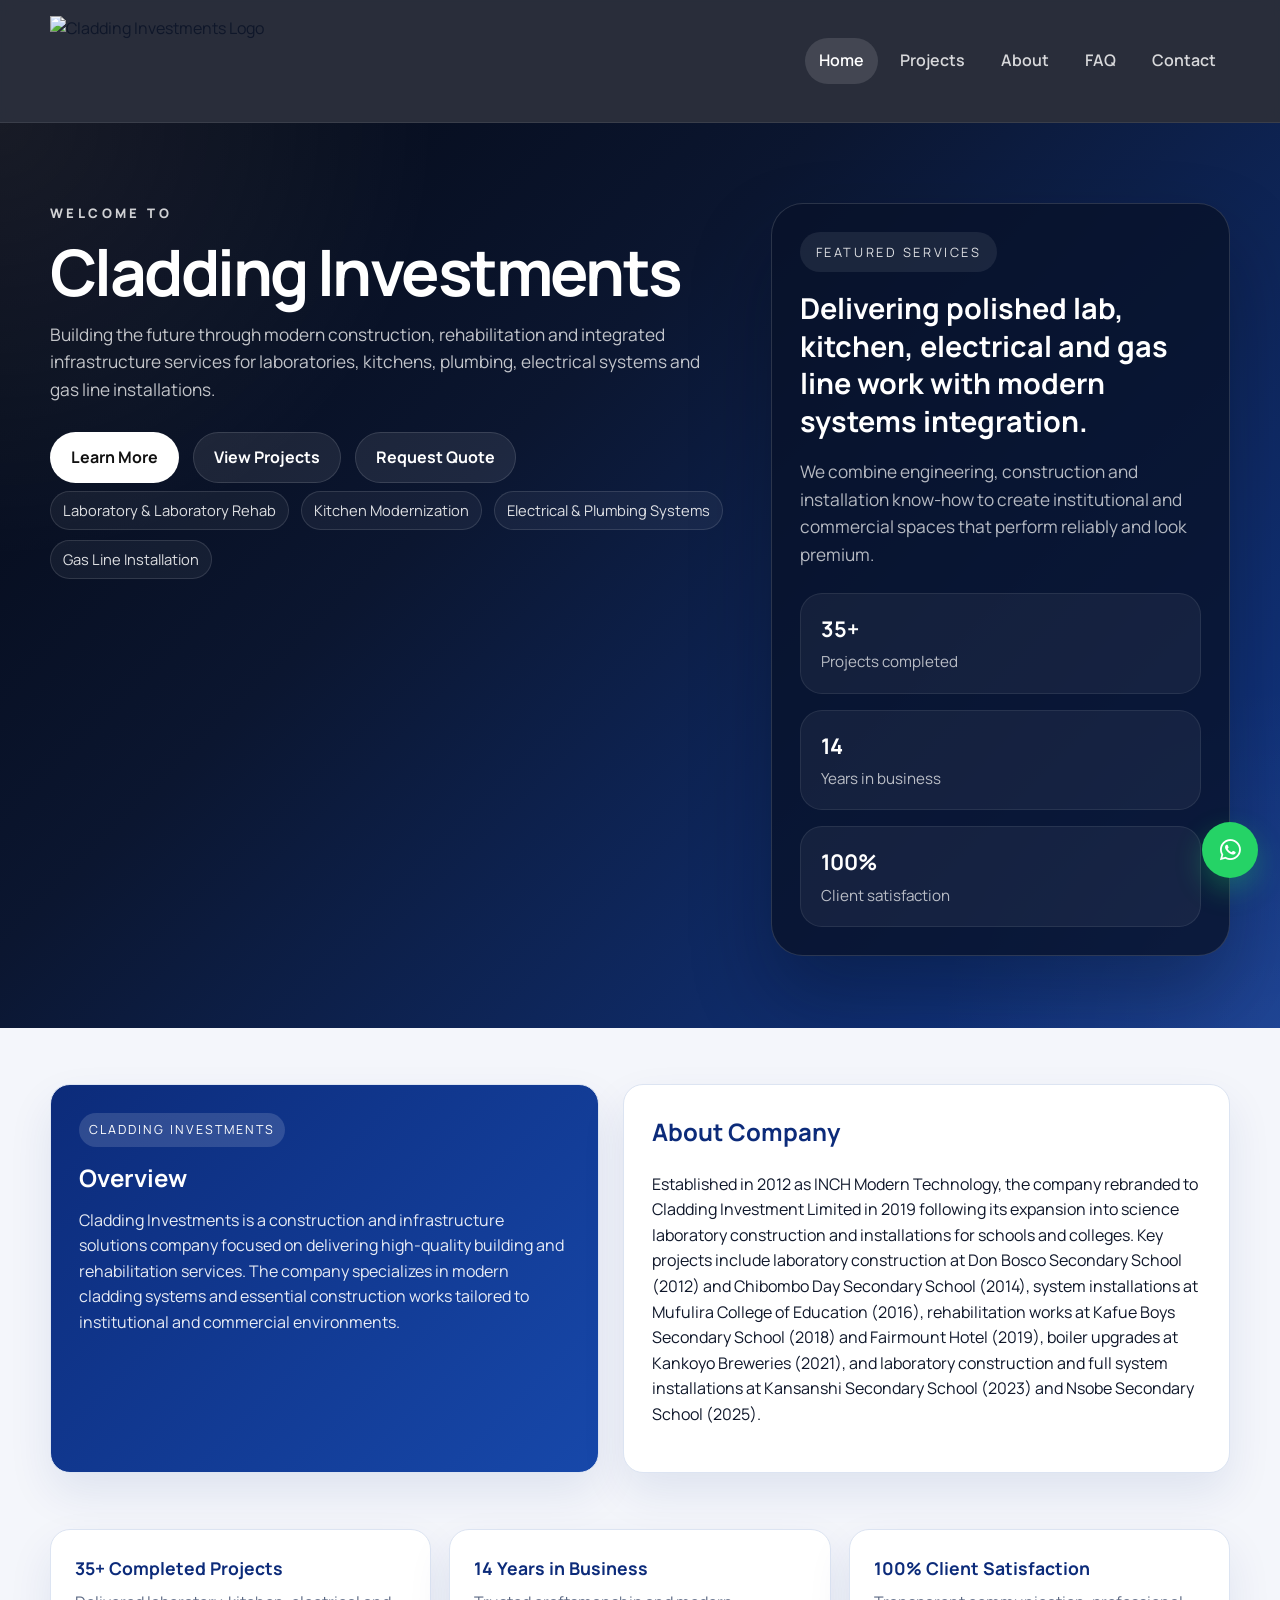
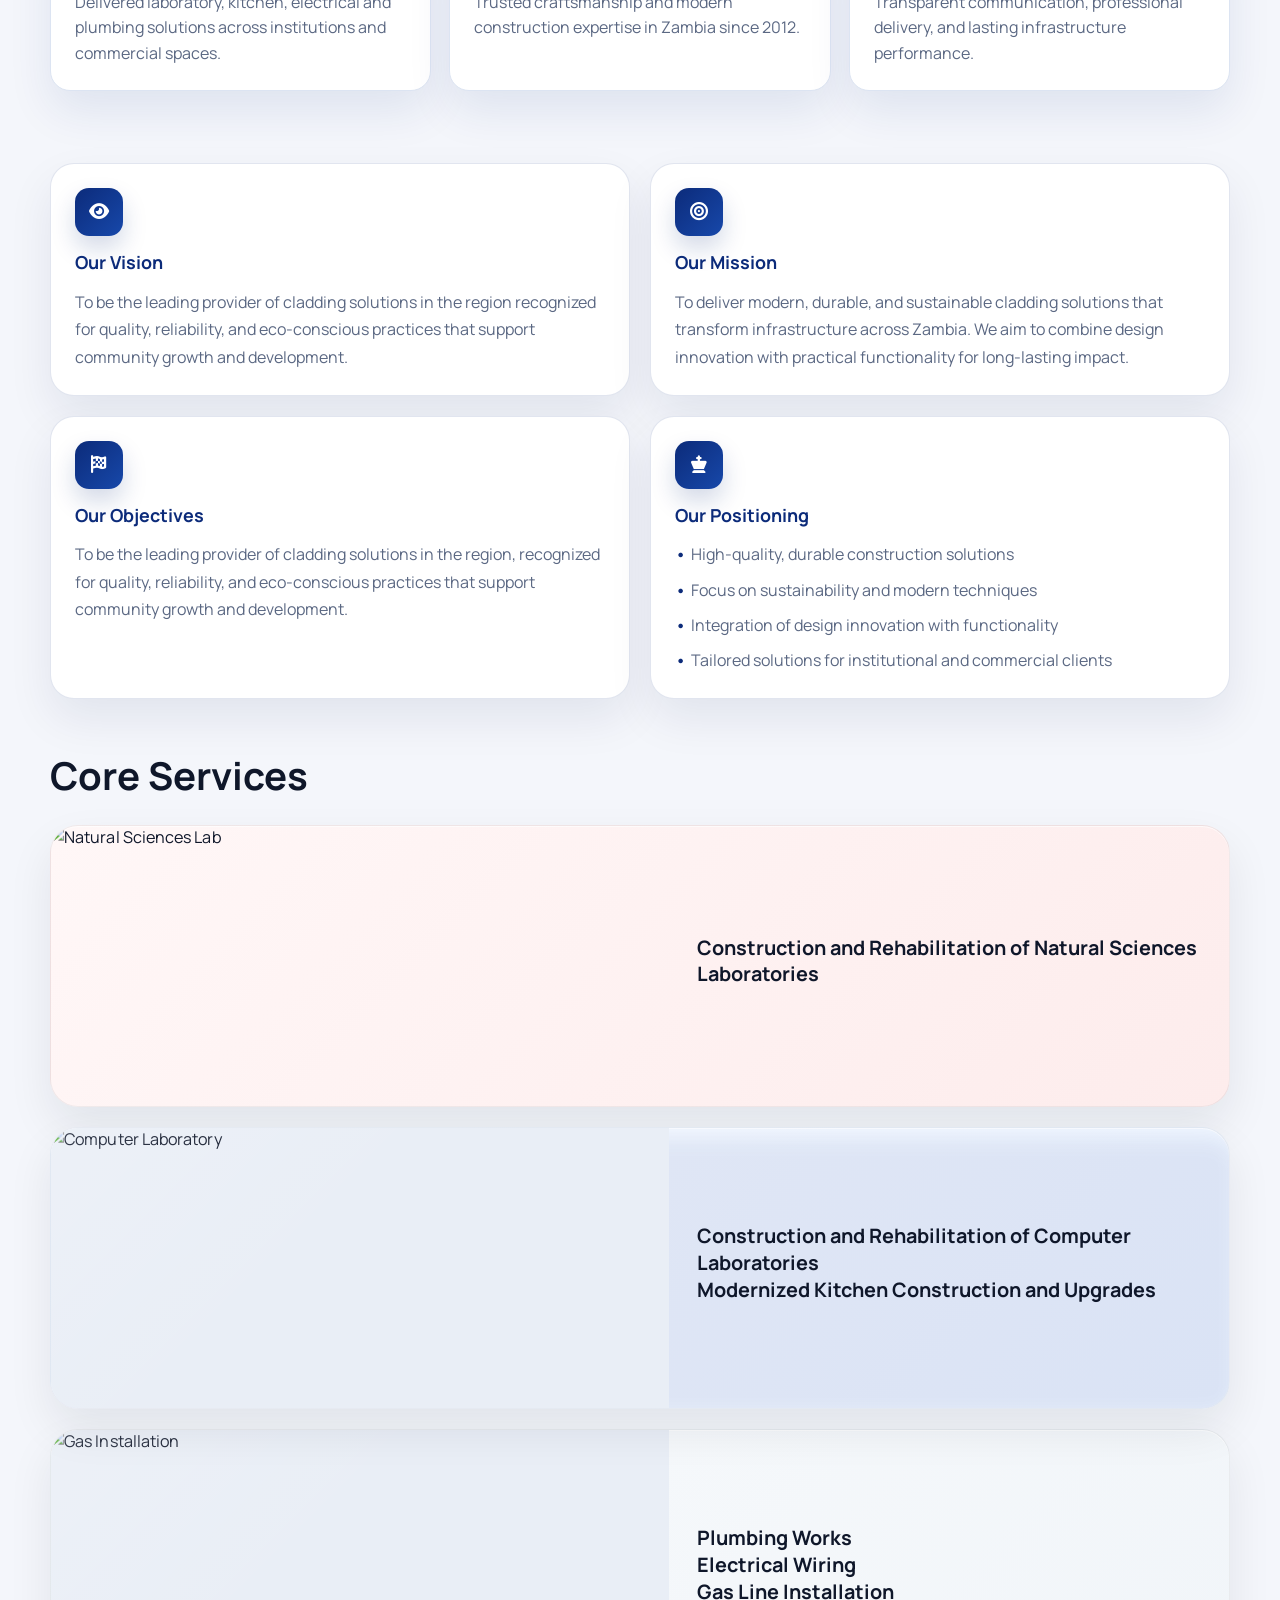
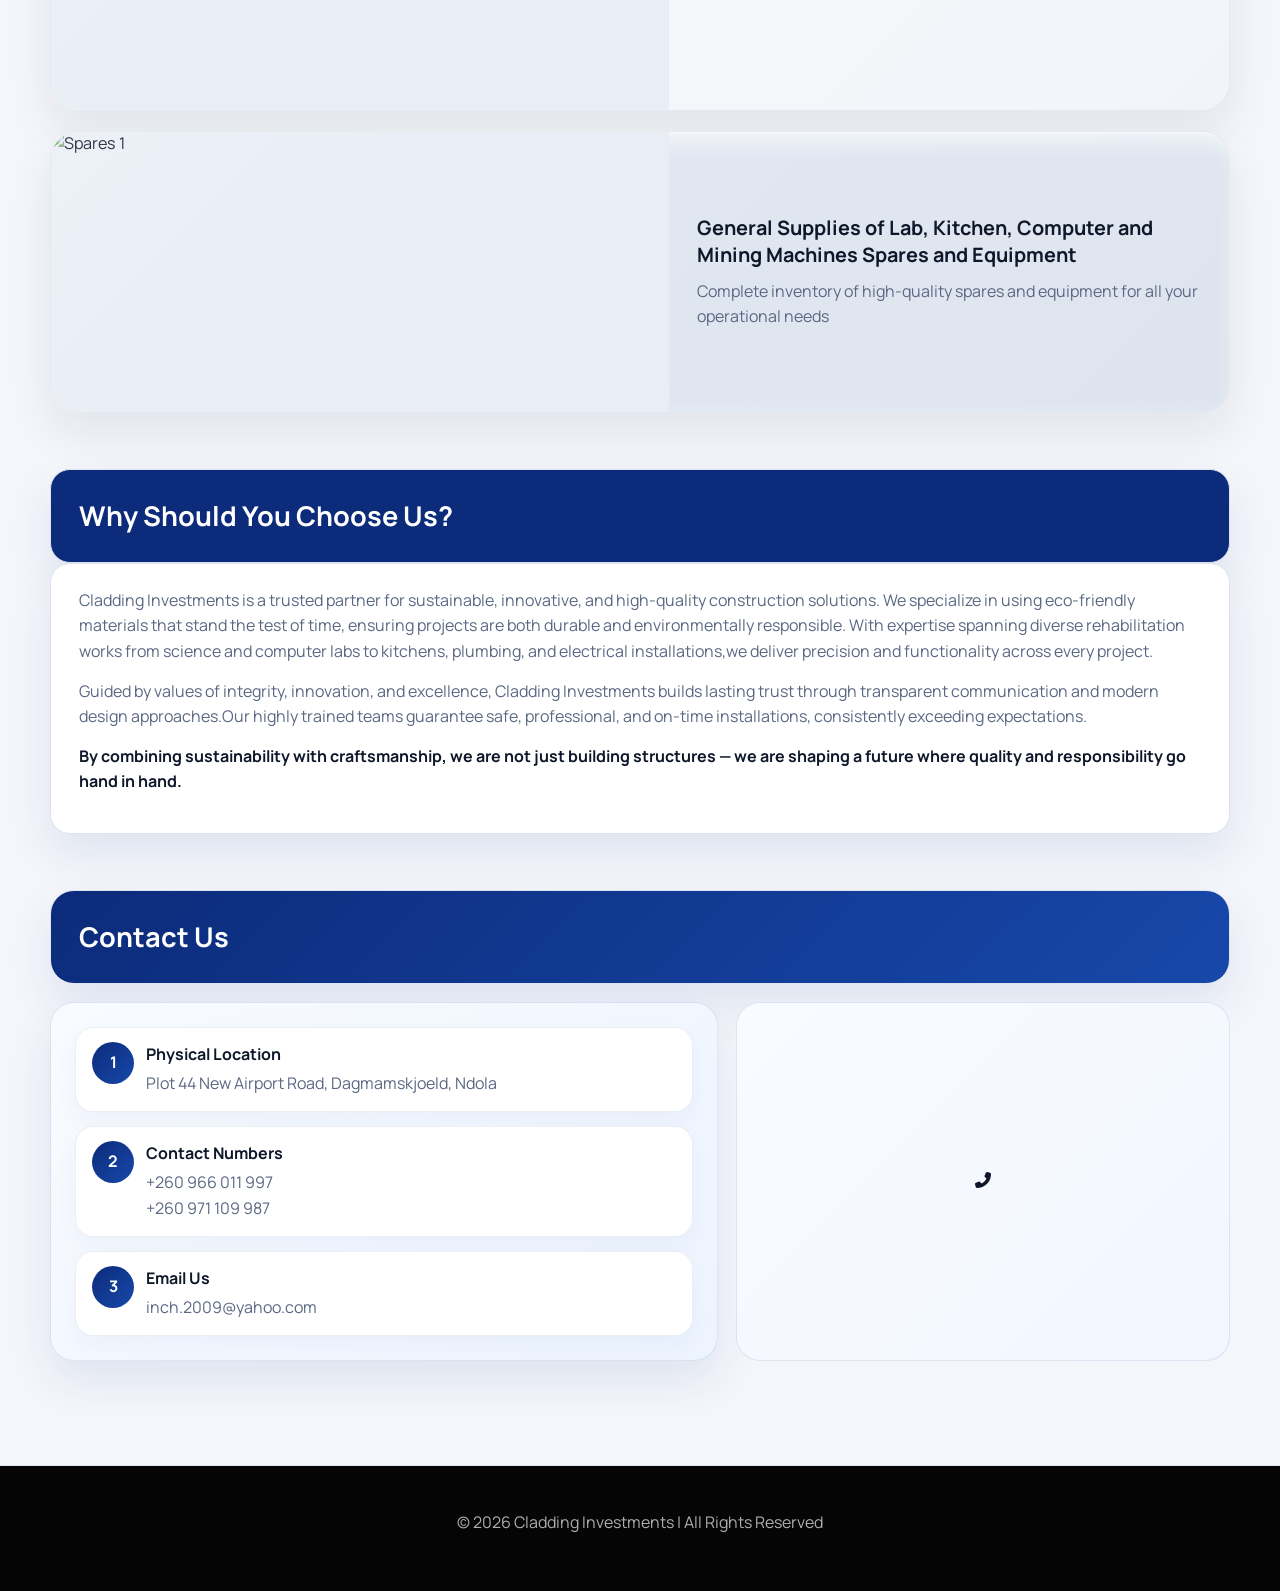
==== commit d8f9d93e: "Add files via upload" ====
--- a/index.html
+++ b/index.html
@@ -8,23 +8,13 @@
   <!-- Font Awesome -->
   <link rel="stylesheet" href="https://cdnjs.cloudflare.com/ajax/libs/font-awesome/6.5.0/css/all.min.css">
   <!-- Stylesheet -->
-  <link rel="stylesheet" href="styles.css?v=2">
+  <link rel="stylesheet" href="styles-redesign.css">
 </head>
-<body class="profile-page">
-  <!-- Welcome Splash Screen -->
-  <div id="welcome-splash" class="welcome-splash">
-    <div class="welcome-content">
-      <img src="images/logo.png" alt="Cladding Investments" class="welcome-logo">
-      <h1>Welcome to Cladding Investments</h1>
-      <p>Building Excellence with Cladding Solutions</p>
-      <div class="welcome-loader"></div>
-    </div>
-  </div>
-
+<body class="profile-page blink-home">
   <header class="site-header">
     <div class="container header-inner">
-      <a class="logo" href="home.html"><img src="images/logo.png" alt="Cladding Investments Logo" style="height:130px;width:auto"></a>
-      <button id="nav-toggle" class="nav-toggle" aria-controls="site-nav" aria-expanded="false" aria-label="Toggle navigation">
+      <a class="logo" href="home.html"><img src="images/logo.png" alt="Cladding Investments Logo"></a>
+      <button type="button" id="nav-toggle" class="nav-toggle" aria-controls="site-nav" aria-expanded="false" aria-label="Toggle navigation">
         <span></span><span></span><span></span>
       </button>
        <nav class="site-nav" id="site-nav" role="navigation">
@@ -38,7 +28,7 @@
   </header>
 
   <main>
-    <section class="profile-hero">
+    <section class="profile-hero hero">
       <div class="container hero-content">
         <div class="hero-copy">
           <span class="hero-intro">WELCOME TO</span>
@@ -56,6 +46,27 @@
             <li>Gas Line Installation</li>
           </ul>
         </div>
+        <div class="hero-panel">
+          <div class="hero-panel-card">
+            <div class="hero-panel-label">Featured services</div>
+            <h2>Delivering polished lab, kitchen, electrical and gas line work with modern systems integration.</h2>
+            <p>We combine engineering, construction and installation know-how to create institutional and commercial spaces that perform reliably and look premium.</p>
+            <div class="hero-panel-stats">
+              <div>
+                <strong>35+</strong>
+                <span>Projects completed</span>
+              </div>
+              <div>
+                <strong>14</strong>
+                <span>Years in business</span>
+              </div>
+              <div>
+                <strong>100%</strong>
+                <span>Client satisfaction</span>
+              </div>
+            </div>
+          </div>
+        </div>
       </div>
     </section>
 
@@ -177,9 +188,9 @@
         <h2>Why Should You Choose Us?</h2>
       </div>
       <div class="why-copy">
-        <p>Cladding Investments is a trusted partner for sustainable, innovative, and high-quality construction solutions. They specialize in using eco-friendly materials that stand the test of time, ensuring projects are both durable and environmentally responsible. With expertise spanning diverse rehabilitation works from science and computer labs to kitchens, plumbing, and electrical installations, they deliver precision and functionality across every project.</p>
-        <p>Guided by values of integrity, innovation, and excellence, Cladding Investments builds lasting trust through transparent communication and modern design approaches. Their highly trained teams guarantee safe, professional, and on-time installations, consistently exceeding expectations.</p>
-        <p><strong>By combining sustainability with craftsmanship, they are not just building structures — they are shaping a future where quality and responsibility go hand in hand.</strong></p>
+        <p>Cladding Investments is a trusted partner for sustainable, innovative, and high-quality construction solutions. We specialize in using eco-friendly materials that stand the test of time, ensuring projects are both durable and environmentally responsible. With expertise spanning diverse rehabilitation works from science and computer labs to kitchens, plumbing, and electrical installations,we deliver precision and functionality across every project.</p>
+        <p>Guided by values of integrity, innovation, and excellence, Cladding Investments builds lasting trust through transparent communication and modern design approaches.Our  highly trained teams guarantee safe, professional, and on-time installations, consistently exceeding expectations.</p>
+        <p><strong>By combining sustainability with craftsmanship, we are not just building structures — we are shaping a future where quality and responsibility go hand in hand.</strong></p>
       </div>
     </section>
 
@@ -225,5 +236,54 @@
   </footer>
 
   <script src="script.js"></script>
+  
+  <!-- Header auto-hide fix -->
+  <script>
+    (function() {
+      function initAutoHideHeader() {
+        const header = document.querySelector('.site-header');
+        if (!header) return;
+
+        let lastScrollTop = 0;
+        let isHidden = false;
+        const scrollThreshold = 100;
+
+        window.addEventListener('scroll', () => {
+          const scrollTop = window.pageYOffset || document.documentElement.scrollTop;
+          const siteNav = document.getElementById('site-nav');
+          if (siteNav && siteNav.classList.contains('mobile-open')) return;
+
+          if (Math.abs(lastScrollTop - scrollTop) <= scrollThreshold) return;
+
+          if (scrollTop > lastScrollTop && scrollTop > 100) {
+            if (!isHidden) {
+              header.classList.add('header-hidden');
+              isHidden = true;
+            }
+          } else {
+            if (isHidden) {
+              header.classList.remove('header-hidden');
+              isHidden = false;
+            }
+          }
+
+          lastScrollTop = scrollTop;
+        });
+
+        document.addEventListener('mousemove', (e) => {
+          if (e.clientY < 50 && isHidden) {
+            header.classList.remove('header-hidden');
+            isHidden = false;
+          }
+        });
+      }
+
+      if (document.readyState === 'loading') {
+        document.addEventListener('DOMContentLoaded', initAutoHideHeader);
+      } else {
+        initAutoHideHeader();
+      }
+    })();
+  </script>
 </body>
 </html>
--- a/styles-redesign.css
+++ b/styles-redesign.css
@@ -0,0 +1,981 @@
+@import url('https://fonts.googleapis.com/css2?family=Manrope:wght@400;500;600;700;800&display=swap');
+
+:root {
+  --bg: #f4f6fb;
+  --surface: #ffffff;
+  --surface-alt: #eef3ff;
+  --text: #0f172a;
+  --muted: #5b6883;
+  --primary: #0c2b7a;
+  --accent: #f04d4d;
+  --border: #dce4f2;
+  --shadow: 0 20px 45px rgba(12, 43, 122, 0.09);
+  --radius: 20px;
+  --container: 1180px;
+}
+
+* { box-sizing: border-box; }
+html { scroll-behavior: auto; }
+body {
+  margin: 0;
+  font-family: "Manrope", "Inter", "Segoe UI", Arial, sans-serif;
+  line-height: 1.6;
+  color: var(--text);
+  background: var(--bg);
+  -webkit-font-smoothing: antialiased;
+}
+img { max-width: 100%; display: block; }
+a { color: inherit; text-decoration: none; }
+button, input, select, textarea { font: inherit; }
+h1, h2, h3, h4, .hero-intro, .hero-panel-label, .work-hero-label, .btn {
+  font-family: "Manrope", "Inter", "Segoe UI", Arial, sans-serif;
+}
+.container { width: min(var(--container), calc(100% - 32px)); margin: 0 auto; }
+main { overflow-x: hidden; }
+
+.project-card, .gallery-item-wrapper, .feature, .section-card, .service-panel, .about-preview, .contact-preview {
+  transform: none !important;
+  transition: none !important;
+  will-change: auto;
+}
+
+.site-header {
+  position: sticky;
+  top: 0;
+  z-index: 1200;
+  background: rgba(255,255,255,0.95);
+  backdrop-filter: blur(8px);
+  border-bottom: 1px solid var(--border);
+}
+.header-inner {
+  display: flex;
+  align-items: center;
+  justify-content: space-between;
+  gap: 20px;
+  padding: 16px 0;
+}
+.logo img { height: 90px; width: auto; }
+.site-nav { display: flex; align-items: center; gap: 8px; }
+.site-nav a {
+  padding: 10px 14px;
+  border-radius: 999px;
+  color: var(--muted);
+  font-weight: 600;
+  transition: background-color 0.2s ease, color 0.2s ease;
+}
+.site-nav a:hover,
+.site-nav a.active {
+  background: var(--surface-alt);
+  color: var(--primary);
+}
+.nav-toggle { display: none; }
+
+.btn {
+  display: inline-flex;
+  align-items: center;
+  justify-content: center;
+  gap: 8px;
+  padding: 12px 20px;
+  border-radius: 999px;
+  border: 1px solid transparent;
+  background: var(--primary);
+  color: #fff;
+  font-weight: 700;
+  box-shadow: none;
+}
+.btn.secondary {
+  background: #fff;
+  color: var(--primary);
+  border-color: var(--border);
+}
+.btn:hover { opacity: 0.95; }
+
+.profile-hero {
+  padding: 80px 0 72px;
+  min-height: calc(100vh - 84px);
+  background: linear-gradient(135deg, #040813 0%, #0b1630 38%, #123a8f 100%);
+  color: #fff;
+  position: relative;
+  overflow: hidden;
+}
+.profile-hero::before {
+  content: "";
+  position: absolute;
+  inset: 0;
+  background: radial-gradient(circle at top left, rgba(255,255,255,0.08), transparent 28%), radial-gradient(circle at bottom right, rgba(255,255,255,0.06), transparent 22%);
+  pointer-events: none;
+}
+.hero-content {
+  position: relative;
+  display: grid;
+  grid-template-columns: minmax(0, 1.2fr) minmax(280px, 0.8fr);
+  gap: 32px;
+  align-items: start;
+}
+.hero-copy {
+  max-width: 700px;
+  display: flex;
+  flex-direction: column;
+  align-items: flex-start;
+}
+.hero-intro {
+  display: inline-block;
+  margin-bottom: 18px;
+  color: #fff;
+  font-weight: 800;
+  letter-spacing: 0.26em;
+  text-transform: uppercase;
+  font-size: 0.82rem;
+  opacity: 0.8;
+}
+.profile-hero h1 {
+  margin: 0 0 18px;
+  font-size: clamp(3rem, 5vw, 4.6rem);
+  line-height: 0.95;
+  letter-spacing: -0.04em;
+  color: #fff;
+}
+.profile-hero p {
+  margin: 0;
+  max-width: 680px;
+  font-size: 1.08rem;
+  color: rgba(255,255,255,0.75);
+}
+.hero-actions {
+  display: flex;
+  flex-wrap: wrap;
+  gap: 14px;
+  margin-top: 28px;
+  margin-bottom: 8px;
+}
+.hero-actions .btn.primary { background: #fff; color: #111; }
+.hero-actions .btn.secondary { background: rgba(255,255,255,0.07); color: #fff; border-color: rgba(255,255,255,0.12); }
+.hero-highlights-label {
+  margin: 20px 0 10px;
+  color: rgba(255,255,255,0.72);
+  font-size: 0.8rem;
+  font-weight: 700;
+  letter-spacing: 0.22em;
+  text-transform: uppercase;
+}
+.hero-badges {
+  display: flex;
+  flex-wrap: wrap;
+  gap: 10px 12px;
+  list-style: none;
+  padding: 0;
+  margin: 0;
+}
+.hero-badges li {
+  padding: 8px 12px;
+  border-radius: 999px;
+  background: rgba(255,255,255,0.05);
+  border: 1px solid rgba(255,255,255,0.12);
+  color: rgba(255,255,255,0.86);
+  font-size: 0.92rem;
+  line-height: 1.4;
+}
+.hero-panel {
+  position: relative;
+}
+.hero-panel-card {
+  position: relative;
+  overflow: hidden;
+  padding: 28px;
+  border-radius: 32px;
+  background: rgba(8, 18, 42, 0.8);
+  border: 1px solid rgba(255,255,255,0.14);
+  box-shadow: 0 40px 80px rgba(4, 9, 24, 0.32);
+}
+
+@media (max-width: 1080px) {
+  .hero-content {
+    grid-template-columns: 1fr;
+    gap: 24px;
+  }
+  .hero-panel-card { padding: 24px; }
+}
+
+@media (max-width: 760px) {
+  .profile-hero { padding: 56px 0 46px; min-height: auto; }
+  .hero-actions { margin-top: 22px; }
+  .hero-highlights-label { margin-top: 18px; }
+  .hero-badges { width: 100%; }
+}
+.hero-panel-label {
+  display: inline-flex;
+  margin-bottom: 18px;
+  padding: 10px 16px;
+  border-radius: 999px;
+  background: rgba(255,255,255,0.08);
+  color: rgba(255,255,255,0.85);
+  font-size: 0.8rem;
+  letter-spacing: 0.2em;
+  text-transform: uppercase;
+}
+.hero-panel-card h2 {
+  margin: 0 0 18px;
+  font-size: 1.8rem;
+  line-height: 1.3;
+  color: #fff;
+}
+.hero-panel-card p {
+  margin: 0 0 24px;
+  color: rgba(255,255,255,0.7);
+}
+.hero-panel-stats {
+  display: grid;
+  gap: 16px;
+}
+.hero-panel-stats > div {
+  display: grid;
+  gap: 4px;
+  padding: 18px 20px;
+  border-radius: 22px;
+  background: rgba(255,255,255,0.05);
+  border: 1px solid rgba(255,255,255,0.08);
+}
+.hero-panel-stats strong {
+  color: #fff;
+  font-size: 1.35rem;
+}
+.hero-panel-stats span {
+  color: rgba(255,255,255,0.7);
+  font-size: 0.95rem;
+}
+.blink-home .site-header {
+  background: rgba(2, 7, 21, 0.84);
+  border-bottom-color: rgba(255,255,255,0.08);
+}
+.blink-home .site-nav a {
+  color: rgba(255,255,255,0.82);
+}
+.blink-home .site-nav a:hover,
+.blink-home .site-nav a.active {
+  background: rgba(255,255,255,0.12);
+  color: #fff;
+}
+.blink-home .logo img { height: 90px; }
+.blink-home .btn {
+  border-color: transparent;
+}
+.blink-home .btn.secondary {
+  background: rgba(255,255,255,0.08);
+  color: #fff;
+  border-color: rgba(255,255,255,0.12);
+}
+.blink-home footer {
+  background: #050505;
+  color: rgba(255,255,255,0.68);
+}
+
+@media (max-width: 1080px) {
+  .hero-content { grid-template-columns: 1fr; }
+  .hero-panel-card { padding: 28px; }
+}
+
+@media (max-width: 760px) {
+  .profile-hero { padding: 56px 0 46px; min-height: auto; }
+  .hero-content { gap: 24px; }
+  .hero-badges { grid-template-columns: 1fr; }
+  .hero-panel-card { padding: 24px; }
+  .service-panel,
+  .service-panel-feature,
+  .service-panel-split {
+    grid-template-columns: 1fr;
+  }
+  .service-panel > img,
+  .service-panel > .slideshow-container {
+    min-height: 220px;
+  }
+  .service-panel > div {
+    padding: 22px;
+  }
+  .service-panel h3 { font-size: 1.08rem; }
+}
+
+.profile-overview,
+.profile-values,
+.core-services,
+.why-choose-us,
+.contact-us,
+.about-showcase,
+.faq-section,
+.cta-section {
+  margin: 56px auto;
+  width: min(var(--container), calc(100% - 32px));
+}
+.profile-overview {
+  display: grid;
+  grid-template-columns: 0.95fr 1.05fr;
+  gap: 24px;
+}
+.overview-brand,
+.overview-copy .section-card,
+.value-card,
+.service-panel,
+.why-header,
+.why-copy,
+.contact-banner,
+.contact-info-list,
+.section-card,
+.faq-category,
+.cta-card {
+  background: var(--surface);
+  border: 1px solid var(--border);
+  box-shadow: var(--shadow);
+  border-radius: var(--radius);
+}
+.overview-brand {
+  padding: 28px;
+  background: linear-gradient(135deg, var(--primary) 0%, #1748aa 100%);
+  color: #fff;
+}
+.overview-brand h2 { margin: 0 0 10px; color: #fff; }
+.overview-brand p { color: rgba(255,255,255,0.9); margin: 0; }
+.overview-badge {
+  display: inline-block;
+  margin-bottom: 12px;
+  padding: 7px 10px;
+  border-radius: 999px;
+  background: rgba(255,255,255,0.14);
+  font-size: 0.78rem;
+  letter-spacing: 0.16em;
+  text-transform: uppercase;
+}
+.overview-copy .section-card { padding: 28px; }
+.overview-copy .section-card h2 { margin-top: 0; color: var(--primary); }
+
+.stats-grid {
+  display: grid;
+  grid-template-columns: repeat(3, minmax(0, 1fr));
+  gap: 18px;
+}
+.stat-card {
+  padding: 24px;
+  border-radius: var(--radius);
+  background: var(--surface);
+  border: 1px solid var(--border);
+  box-shadow: var(--shadow);
+}
+.stat-card h3 { margin: 0 0 8px; font-size: 1.1rem; color: var(--primary); }
+.stat-card p { margin: 0; color: var(--muted); }
+
+.profile-values {
+  margin: 72px auto 56px;
+}
+.values-grid {
+  display: grid;
+  grid-template-columns: repeat(2, minmax(0, 1fr));
+  gap: 20px;
+}
+.value-card {
+  padding: 24px;
+  border-radius: 24px;
+  border: 1px solid rgba(12, 43, 122, 0.12);
+  box-shadow: 0 20px 45px rgba(14, 31, 73, 0.08);
+  display: flex;
+  flex-direction: column;
+  gap: 12px;
+  min-height: 220px;
+}
+.value-card-vision {
+  background: linear-gradient(135deg, #f8fbff 0%, #edf4ff 100%);
+}
+.value-card-mission {
+  background: linear-gradient(135deg, #f7faff 0%, #e8f0ff 100%);
+}
+.value-card-objectives {
+  background: linear-gradient(135deg, #f5f9ff 0%, #eaf2ff 100%);
+}
+.value-card-positioning {
+  background: linear-gradient(135deg, #f7fbff 0%, #eef6ff 100%);
+}
+.value-icon {
+  display: inline-flex;
+  align-items: center;
+  justify-content: center;
+  width: 48px;
+  height: 48px;
+  border-radius: 14px;
+  color: #fff;
+  font-size: 1.12rem;
+  box-shadow: 0 12px 24px rgba(12, 43, 122, 0.18);
+  background: linear-gradient(135deg, var(--primary) 0%, #1748aa 100%);
+}
+.value-card-vision .value-icon { background: linear-gradient(135deg, #0b1630 0%, #123a8f 100%); }
+.value-card-mission .value-icon { background: linear-gradient(135deg, #133b95 0%, #2a6df0 100%); }
+.value-card-objectives .value-icon { background: linear-gradient(135deg, #2151bc 0%, #4f86ff 100%); }
+.value-card-positioning .value-icon { background: linear-gradient(135deg, #0d2f6d 0%, #1f59c9 100%); }
+.value-card h3 {
+  margin: 0;
+  font-size: 1.12rem;
+  color: var(--primary);
+}
+.value-card p,
+.value-card li {
+  margin: 0;
+  color: var(--muted);
+  line-height: 1.7;
+}
+.positioning-list {
+  list-style: none;
+  padding: 0;
+  margin: 0;
+  display: grid;
+  gap: 8px;
+}
+.positioning-list li {
+  position: relative;
+  padding-left: 16px;
+}
+.positioning-list li::before {
+  content: "•";
+  position: absolute;
+  left: 0;
+  color: var(--primary);
+  font-weight: 700;
+}
+
+@media (max-width: 760px) {
+  .values-grid {
+    grid-template-columns: 1fr;
+  }
+}
+
+.core-services .section-header { margin-bottom: 28px; text-align: left; }
+.core-services .section-header-wide {
+  max-width: 860px;
+  padding: 0 4px;
+}
+.section-kicker {
+  display: inline-block;
+  margin-bottom: 12px;
+  padding: 8px 12px;
+  border-radius: 999px;
+  background: var(--surface-alt);
+  color: var(--primary);
+  text-transform: uppercase;
+  letter-spacing: 0.18em;
+  font-size: 0.76rem;
+  font-weight: 800;
+}
+.core-services .section-header h2 { margin: 0 0 10px; font-size: clamp(1.9rem, 3vw, 2.6rem); line-height: 1.1; color: var(--text); }
+.core-services .section-header p { margin: 0; color: var(--muted); font-size: 1.02rem; max-width: 760px; }
+.service-panels { display: grid; gap: 20px; }
+.service-panel {
+  display: grid;
+  grid-template-columns: 1.05fr 0.95fr;
+  align-items: stretch;
+  overflow: hidden;
+  background: var(--surface);
+  border-radius: 28px;
+  border: 1px solid rgba(15, 23, 42, 0.06);
+  box-shadow: 0 20px 45px rgba(15, 23, 42, 0.08), inset 0 1px 0 rgba(255,255,255,0.65);
+  transform: perspective(1000px) rotateX(0deg);
+  transition: transform 0.3s ease, box-shadow 0.3s ease;
+}
+.service-panel:hover {
+  transform: perspective(1000px) translateY(-6px) rotateX(1.2deg);
+  box-shadow: 0 30px 65px rgba(12, 43, 122, 0.14), inset 0 1px 0 rgba(255,255,255,0.8);
+}
+.service-panel > img,
+.service-panel > .slideshow-container {
+  min-height: 280px;
+}
+.service-panel > div { padding: 28px; display: flex; flex-direction: column; justify-content: center; }
+.service-panel h3 { margin: 0 0 10px; font-size: 1.24rem; color: var(--text); line-height: 1.35; }
+.service-panel p { margin: 0; color: var(--muted); }
+.service-tag {
+  display: inline-block;
+  margin-bottom: 10px;
+  font-size: 0.8rem;
+  font-weight: 800;
+  letter-spacing: 0.18em;
+  text-transform: uppercase;
+  color: var(--primary);
+}
+.service-image {
+  width: 100%;
+  height: 100%;
+  min-height: 280px;
+  object-fit: cover;
+  display: block;
+  transform: scale(1.01);
+  transition: transform 0.35s ease;
+}
+.service-panel:hover .service-image {
+  transform: scale(1.04);
+}
+.slideshow-container {
+  position: relative;
+  overflow: hidden;
+  min-height: 280px;
+  background: #e9eef6;
+}
+.slideshow-container::after {
+  content: "";
+  position: absolute;
+  inset: 0;
+  background: linear-gradient(135deg, rgba(255,255,255,0.16), transparent 45%);
+  pointer-events: none;
+}
+.slideshow-image,
+.slideshow-image-3 {
+  position: absolute;
+  inset: 0;
+  opacity: 0;
+  animation: serviceFade 20s infinite;
+}
+.slideshow-image:nth-child(2) { animation-delay: 6.6s; }
+.slideshow-image:nth-child(3) { animation-delay: 13.2s; }
+.slideshow-image-3:nth-child(2) { animation-delay: 6.6s; }
+.slideshow-image-3:nth-child(3) { animation-delay: 13.2s; }
+.slideshow-image:first-child,
+.slideshow-image-3:first-child {
+  opacity: 1;
+}
+@keyframes serviceFade {
+  0%, 100% { opacity: 0; }
+  5%, 30% { opacity: 1; }
+  35%, 95% { opacity: 0; }
+}
+.red-panel { background: linear-gradient(135deg, #fff7f7 0%, #fdecec 100%); }
+.blue-panel { background: linear-gradient(135deg, #f6f9ff 0%, #edf4ff 100%); }
+.slideshow-panel { background: linear-gradient(135deg, #f8fafc 0%, #f1f5f9 100%); }
+.service-panel-feature { grid-template-columns: 1.2fr 0.8fr; }
+.service-panel-split { grid-template-columns: 0.95fr 1.05fr; }
+.service-panels .service-panel:nth-child(2n) {
+  position: relative;
+  z-index: 1;
+}
+.service-panels .service-panel:nth-child(2n)::before {
+  content: "";
+  position: absolute;
+  inset: 10px -8px -8px 10px;
+  border-radius: 28px;
+  background: rgba(12, 43, 122, 0.08);
+  z-index: -1;
+  filter: blur(10px);
+}
+
+.why-header { padding: 24px 28px; background: var(--primary); color: #fff; }
+.why-header h2 { margin: 0; color: #fff; font-size: 1.7rem; }
+.why-copy { padding: 24px 28px; }
+.why-copy p { margin: 0 0 14px; color: var(--muted); }
+.why-copy strong { color: var(--text); }
+
+.contact-banner { padding: 24px 28px; background: linear-gradient(135deg, var(--primary) 0%, #1748aa 100%); color: #fff; border-radius: 24px; }
+.contact-banner h2 { margin: 0; color: #fff; font-size: 1.7rem; }
+.contact-details-grid { display: grid; grid-template-columns: 1.15fr 0.85fr; gap: 18px; margin-top: 18px; }
+.contact-info-list { padding: 24px; display: grid; gap: 14px; background: linear-gradient(135deg, #f8fbff 0%, #edf4ff 100%); border: 1px solid rgba(12, 43, 122, 0.1); border-radius: 24px; }
+.contact-item { display: flex; gap: 12px; align-items: flex-start; padding: 14px 16px; border-radius: 18px; background: #fff; border: 1px solid rgba(12, 43, 122, 0.08); box-shadow: 0 10px 24px rgba(12, 43, 122, 0.04); }
+.contact-marker {
+  width: 42px;
+  height: 42px;
+  border-radius: 50%;
+  flex-shrink: 0;
+  display: inline-flex;
+  align-items: center;
+  justify-content: center;
+  color: #fff;
+  background: linear-gradient(135deg, var(--primary) 0%, #1748aa 100%);
+  font-weight: 700;
+}
+.contact-info-text h3 { margin: 0 0 4px; font-size: 1rem; color: var(--text); }
+.contact-info-text p { margin: 0; color: var(--muted); }
+.contact-graphic {
+  padding: 24px;
+  display: flex;
+  align-items: center;
+  justify-content: center;
+  background: linear-gradient(135deg, #f8fbff 0%, #f2f6ff 100%);
+  border: 1px solid rgba(12, 43, 122, 0.1);
+  border-radius: 24px;
+}
+.contact-cta-card {
+  width: 100%;
+  min-height: 220px;
+  border-radius: 24px;
+  display: flex;
+  flex-direction: column;
+  align-items: flex-start;
+  justify-content: center;
+  gap: 10px;
+  padding: 24px;
+  background: linear-gradient(135deg, var(--primary) 0%, #1748aa 100%);
+  color: #fff;
+  box-shadow: 0 20px 45px rgba(12, 43, 122, 0.16);
+}
+.contact-cta-icon {
+  display: inline-flex;
+  align-items: center;
+  justify-content: center;
+  width: 48px;
+  height: 48px;
+  border-radius: 14px;
+  background: rgba(255,255,255,0.16);
+  font-size: 1.14rem;
+}
+.contact-cta-card h3 { margin: 0; font-size: 1.2rem; }
+.contact-cta-card p { margin: 0; color: rgba(255,255,255,0.88); }
+.contact-cta-card .btn.secondary { background: #fff; color: var(--primary); border-color: transparent; }
+
+.section-card,
+.faq-category,
+.cta-card {
+  padding: 24px;
+}
+.section-card h2,
+.faq-category h2,
+.cta-card h2 { margin-top: 0; color: var(--primary); }
+.section-kicker {
+  display: inline-block;
+  margin-bottom: 10px;
+  font-size: 0.75rem;
+  font-weight: 800;
+  letter-spacing: 0.2em;
+  text-transform: uppercase;
+  color: var(--accent);
+}
+.about-shell { display: grid; grid-template-columns: 1.1fr 0.9fr; gap: 18px; }
+.about-highlights { display: grid; gap: 10px; margin-top: 16px; }
+.about-highlight { display: flex; gap: 10px; align-items: center; color: var(--muted); }
+.about-highlight i { color: var(--accent); }
+.about-facts { list-style: none; padding: 0; margin: 0; display: grid; gap: 10px; }
+.about-facts li { display: flex; justify-content: space-between; gap: 16px; padding-bottom: 8px; border-bottom: 1px solid var(--border); }
+.about-facts li:last-child { border-bottom: none; padding-bottom: 0; }
+.about-service-grid,
+.about-values-grid,
+.certifications-grid { display: grid; gap: 16px; }
+.about-service-grid { grid-template-columns: repeat(2, minmax(0, 1fr)); }
+.about-service-card,
+.about-value-card,
+.certification-item { padding: 18px; border: 1px solid var(--border); border-radius: var(--radius); background: #fff; }
+.about-value-card h3,
+.certification-item h4 { margin: 0 0 8px; color: var(--text); }
+.timeline { display: grid; gap: 12px; padding-left: 0; }
+.timeline-item { padding-left: 18px; border-left: 2px solid var(--border); }
+.timeline-marker { width: 10px; height: 10px; border-radius: 50%; background: var(--accent); margin-left: -23px; margin-top: 6px; }
+.timeline-content { padding: 0 0 0 12px; }
+
+.form-row { display: grid; grid-template-columns: 1fr 1fr; gap: 14px; }
+.form-group { display: flex; flex-direction: column; gap: 8px; margin-bottom: 14px; }
+.form-group label { font-weight: 600; color: var(--text); }
+.form-group input,
+.form-group select,
+.form-group textarea {
+  border: 1px solid var(--border);
+  border-radius: 12px;
+  padding: 12px 14px;
+  background: #fff;
+  color: var(--text);
+}
+.form-group textarea { min-height: 120px; resize: vertical; }
+.checkbox-label { display: flex; align-items: flex-start; gap: 10px; color: var(--muted); }
+.checkbox-label input { margin-top: 2px; }
+.form-actions { display: flex; flex-wrap: wrap; gap: 12px; align-items: center; margin-top: 14px; }
+.form-note { margin: 0; color: var(--muted); font-size: 0.9rem; }
+.form-success { margin-top: 12px; padding: 12px 14px; border-radius: 12px; background: #ecfdf3; color: #166534; }
+
+.accordion-item { border-bottom: 1px solid var(--border); }
+.accordion-item:last-child { border-bottom: none; }
+.accordion-header {
+  width: 100%;
+  border: none;
+  background: none;
+  padding: 14px 0;
+  text-align: left;
+  font-weight: 700;
+  color: var(--text);
+  display: flex;
+  align-items: center;
+  justify-content: space-between;
+  gap: 12px;
+  cursor: pointer;
+}
+.accordion-content {
+  max-height: 0;
+  overflow: hidden;
+  opacity: 0;
+  transition: max-height 0.28s ease, padding-bottom 0.28s ease, opacity 0.25s ease;
+  padding-bottom: 0;
+}
+.accordion-content p {
+  margin: 0 0 14px;
+  color: var(--muted);
+}
+.accordion-item.active .accordion-header { color: var(--primary); }
+.accordion-item.active .accordion-content {
+  opacity: 1;
+  padding-bottom: 4px;
+}
+.accordion-header i { transition: transform 0.2s ease; }
+.accordion-item.active .accordion-header i { transform: rotate(180deg); }
+
+.project-card {
+  background: var(--surface);
+  border: 1px solid var(--border);
+  border-radius: var(--radius);
+  overflow: hidden;
+  box-shadow: var(--shadow);
+  transition: none;
+}
+.project-image-wrapper { position: relative; }
+.project-card img { width: 100%; height: 240px; object-fit: cover; }
+.card-body { padding: 18px; }
+.project-header { display: flex; justify-content: space-between; gap: 12px; margin-bottom: 10px; align-items: start; }
+.project-header h3 { margin: 0; font-size: 1.06rem; color: var(--text); }
+.project-category { display: inline-block; margin-top: 4px; font-size: 0.78rem; color: var(--accent); font-weight: 700; text-transform: uppercase; letter-spacing: 0.14em; }
+.project-stats { display: flex; flex-wrap: wrap; gap: 8px; }
+.stat { padding: 6px 10px; border-radius: 999px; background: var(--surface-alt); color: var(--muted); font-size: 0.82rem; }
+.thumbs { display: flex; flex-wrap: wrap; gap: 8px; margin: 12px 0; }
+.thumbs a { flex: 0 0 72px; }
+.thumbs img { width: 72px; height: 54px; object-fit: cover; border-radius: 10px; border: 1px solid var(--border); }
+.card-actions { display: flex; gap: 10px; flex-wrap: wrap; margin-top: 12px; }
+.card-actions .btn { flex: 1; min-width: 120px; }
+.brochure-layout { display: grid; grid-template-columns: 1.3fr 0.9fr; gap: 24px; align-items: start; margin-top: 32px; }
+.brochure-side { display: grid; gap: 24px; }
+.brochure-feature { grid-row: span 2; }
+.project-card { position: relative; overflow: hidden; border-radius: 28px; border: none; box-shadow: 0 35px 70px rgba(0,0,0,0.14); }
+.project-image-wrapper { position: relative; overflow: hidden; }
+.project-main { min-height: 500px; object-fit: cover; width: 100%; }
+.project-overlay {
+  position: absolute;
+  inset: 0;
+  display: flex;
+  align-items: flex-end;
+  padding: 24px;
+  background: linear-gradient(180deg, transparent 38%, rgba(0,0,0,0.72) 100%);
+}
+.overlay-content h3 { margin: 0 0 8px; color: #fff; font-size: 1.4rem; }
+.overlay-content p { margin: 0; color: rgba(255,255,255,0.85); }
+.brochure-body { padding: 28px 30px 30px; background: #fff; }
+.card-body { padding: 28px 30px 30px; }
+.project-header { margin-bottom: 18px; }
+.project-header h3 { margin: 0; font-size: 1.25rem; color: #111; }
+.project-category { background: #f2f5ff; color: #0b3d91; padding: 6px 10px; border-radius: 999px; font-size: 0.78rem; }
+.project-stats { display: flex; flex-wrap: wrap; gap: 10px; margin-top: 12px; }
+.project-stats .stat { display: inline-flex; align-items: center; gap: 8px; padding: 10px 14px; border-radius: 999px; background: #f7f9ff; color: #0b3d91; font-size: 0.9rem; }
+.brochure-thumbs { margin: 18px 0 0; }
+.brochure-thumbs a { flex: 0 0 72px; border-radius: 16px; overflow: hidden; border: 1px solid var(--border); }
+.brochure-thumbs img { width: 100%; height: 70px; object-fit: cover; display: block; }
+.brochure-thumbs img.active { border: 2px solid var(--primary); }
+.brochure-side-card { background: #fff; }
+.lightbox-content { position: relative; width: min(960px, 95vw); max-width: 960px; margin: 0 auto; padding: 32px; background: rgba(255,255,255,0.95); border-radius: 26px; }
+.lightbox-media { width: 100%; height: auto; border-radius: 22px; }
+.lightbox-close, .lightbox-prev, .lightbox-next { position: absolute; top: 20px; width: 44px; height: 44px; border: none; border-radius: 50%; background: rgba(17,24,39,0.9); color: #fff; display: inline-flex; align-items: center; justify-content: center; cursor: pointer; }
+.lightbox-close { right: 20px; }
+.lightbox-prev { left: 20px; top: calc(50% - 22px); }
+.lightbox-next { right: 20px; top: calc(50% - 22px); }
+.lightbox-caption { margin-top: 20px; font-size: 0.95rem; color: #4f4f4f; }
+
+.work-hero { padding: 76px 0 56px; background: linear-gradient(180deg, #050505 0%, #0e0e16 100%); color: #fff; }
+.work-hero-inner { display: grid; grid-template-columns: 1.35fr 0.85fr; gap: 28px; align-items: center; }
+.work-hero-label, .hero-panel-label { display: inline-flex; margin-bottom: 18px; padding: 10px 16px; border-radius: 999px; background: rgba(255,255,255,0.08); color: rgba(255,255,255,0.85); font-size: 0.8rem; letter-spacing: 0.2em; text-transform: uppercase; }
+.work-hero h1 { margin: 0 0 18px; font-size: clamp(3rem, 5vw, 4.4rem); line-height: 0.95; }
+.work-hero p { margin: 0; max-width: 600px; color: rgba(255,255,255,0.78); }
+.work-hero-card { padding: 28px; border-radius: 28px; background: rgba(255,255,255,0.06); border: 1px solid rgba(255,255,255,0.1); box-shadow: 0 30px 60px rgba(0,0,0,0.18); }
+.work-hero-card h2 { margin: 0 0 16px; color: #fff; font-size: 1.85rem; }
+.work-hero-card p { margin: 0 0 24px; color: rgba(255,255,255,0.75); }
+.work-hero-stats { display: grid; gap: 16px; }
+.work-hero-stats > div { display: grid; gap: 4px; padding: 18px 20px; border-radius: 22px; background: rgba(255,255,255,0.08); border: 1px solid rgba(255,255,255,0.12); }
+.work-hero-stats strong { color: #fff; font-size: 1.35rem; }
+.work-hero-stats span { color: rgba(255,255,255,0.72); }
+
+.work-slider-section { padding: 48px 0 72px; }
+.work-slider-header { display: flex; align-items: center; justify-content: space-between; gap: 24px; margin-bottom: 28px; }
+.work-slider-header h2 { margin: 0; font-size: clamp(2.1rem, 4vw, 2.8rem); line-height: 1.05; }
+.work-slider-header p { margin: 10px 0 0; max-width: 620px; color: var(--muted); }
+.work-slider { position: relative; }
+.slider-window { position: relative; overflow: visible; border-radius: 32px; padding: 0 0 12px; }
+.slider-track { position: relative; display: grid; gap: 24px; }
+.slider-slide {
+  width: 100%;
+  padding: 0;
+  display: block;
+  opacity: 1;
+  pointer-events: auto;
+  transform: none;
+}
+.slider-slide .project-card { margin: 0; width: 100%; max-width: 920px; transition: transform 0.2s ease, box-shadow 0.2s ease; }
+.slider-slide.prev,
+.slider-slide.next,
+.slider-slide.hidden {
+  display: none;
+}
+.slider-slide.active .project-card { transform: none; box-shadow: 0 35px 70px rgba(0,0,0,0.14); }
+.slider-dots { display: flex; justify-content: center; gap: 10px; margin-top: 18px; }
+.slider-dot { width: 12px; height: 12px; border-radius: 50%; border: 1px solid rgba(17,24,39,0.18); background: #fff; opacity: 0.45; cursor: pointer; }
+.slider-dot.active { opacity: 1; background: var(--primary); border-color: var(--primary); }
+
+.hero-actions .btn.primary { background: #fff; color: #111; }
+.hero-actions .btn.secondary { background: rgba(255,255,255,0.08); color: #fff; border-color: rgba(255,255,255,0.12); }
+
+.gallery-grid { display: grid; grid-template-columns: repeat(auto-fit, minmax(220px, 1fr)); gap: 16px; }
+.gallery-item-wrapper { border-radius: var(--radius); overflow: hidden; background: var(--surface); border: 1px solid var(--border); box-shadow: var(--shadow); }
+.gallery-img { width: 100%; height: 220px; object-fit: cover; }
+.gallery-caption { padding: 12px 14px; color: var(--muted); font-size: 0.92rem; }
+
+.whatsapp-btn {
+  position: fixed;
+  right: 22px;
+  bottom: 22px;
+  width: 56px;
+  height: 56px;
+  border-radius: 50%;
+  display: inline-flex;
+  align-items: center;
+  justify-content: center;
+  background: #25d366;
+  color: #fff;
+  font-size: 1.5rem;
+  box-shadow: 0 12px 28px rgba(37, 211, 102, 0.3);
+  z-index: 1400;
+}
+
+footer {
+  padding: 28px 0 40px;
+  margin-top: 48px;
+  text-align: center;
+  color: var(--muted);
+  border-top: 1px solid var(--border);
+  background: #fff;
+}
+.hidden { display: none !important; }
+
+@media (max-width: 960px) {
+  .profile-overview { grid-template-columns: 1fr; }
+  .stats-grid { grid-template-columns: 1fr; }
+  .values-grid { grid-template-columns: repeat(2, minmax(0, 1fr)); }
+  .service-panel { grid-template-columns: 1fr; }
+  .service-panel .service-image { min-height: 220px; }
+  .contact-details-grid { grid-template-columns: 1fr; }
+  .about-shell { grid-template-columns: 1fr; }
+  .about-service-grid { grid-template-columns: 1fr; }
+  .brochure-layout { grid-template-columns: 1fr; }
+  .work-hero-inner { grid-template-columns: 1fr; }
+  .hero-content { grid-template-columns: 1fr; }
+  .hero-badges { grid-template-columns: 1fr; }
+}
+
+@media (max-width: 1024px) {
+  .nav-toggle {
+    display: inline-flex;
+    flex-direction: column;
+    gap: 4px;
+    border: 1px solid var(--border);
+    background: #fff;
+    padding: 10px;
+    border-radius: 10px;
+  }
+  .nav-toggle span {
+    width: 22px;
+    height: 2px;
+    background: var(--text);
+    display: block;
+  }
+  .site-nav {
+    position: fixed;
+    inset: 0 auto 0 0;
+    width: min(88vw, 320px);
+    padding: 88px 18px 24px;
+    background: #fff;
+    border-right: 1px solid var(--border);
+    flex-direction: column;
+    align-items: flex-start;
+    transform: translateX(-100%);
+    transition: transform 0.2s ease;
+    z-index: 1300;
+  }
+  .site-nav.mobile-open { transform: translateX(0); }
+  .site-nav a { width: 100%; padding: 12px 14px; }
+  .mobile-overlay {
+    position: fixed;
+    inset: 0;
+    background: rgba(17, 24, 39, 0.35);
+    z-index: 1250;
+    display: none;
+  }
+  .mobile-overlay.active { display: block; }
+  .logo img { height: 90px; }
+}
+
+@media (max-width: 760px) {
+  .container { width: min(var(--container), calc(100% - 20px)); }
+  .nav-toggle {
+    display: inline-flex;
+    flex-direction: column;
+    gap: 4px;
+    border: 1px solid var(--border);
+    background: #fff;
+    padding: 10px;
+    border-radius: 10px;
+  }
+  .nav-toggle span {
+    width: 22px;
+    height: 2px;
+    background: var(--text);
+    display: block;
+  }
+  .site-nav {
+    position: fixed;
+    inset: 0 auto 0 0;
+    width: min(88vw, 320px);
+    padding: 88px 18px 24px;
+    background: #fff;
+    border-right: 1px solid var(--border);
+    flex-direction: column;
+    align-items: flex-start;
+    transform: translateX(-100%);
+    transition: transform 0.2s ease;
+    z-index: 1300;
+  }
+  .site-nav.mobile-open { transform: translateX(0); }
+  .site-nav a { width: 100%; padding: 12px 14px; }
+  .mobile-overlay {
+    position: fixed;
+    inset: 0;
+    background: rgba(17, 24, 39, 0.35);
+    z-index: 1250;
+    display: none;
+  }
+  .mobile-overlay.active { display: block; }
+  .hero-actions, .form-actions, .card-actions { flex-direction: column; align-items: stretch; }
+  .form-row { grid-template-columns: 1fr; }
+  .hero-badges { gap: 8px; }
+  .profile-hero { padding: 48px 0 40px; }
+  .logo img { height: 78px; }
+  .profile-overview,
+  .profile-values,
+  .core-services,
+  .why-choose-us,
+  .contact-us,
+  .about-showcase,
+  .faq-section,
+  .cta-section {
+    margin: 36px auto;
+  }
+  .page-hero { padding: 56px 0 38px; }
+  .page-hero h1 { font-size: 2.2rem; }
+  .faq-category, .cta-card, .contact-info-list, .contact-graphic, .why-copy, .contact-banner, .stat-card, .section-card {
+    padding: 20px;
+  }
+  .contact-item { flex-direction: column; gap: 10px; }
+  .contact-cta-card { min-height: 200px; }
+  .work-slider-header { flex-direction: column; align-items: flex-start; }
+  .project-card { border-radius: 22px; }
+}
+
+@media (max-width: 560px) {
+  .values-grid { grid-template-columns: 1fr; }
+  .profile-hero h1 { font-size: 2rem; }
+  .profile-hero p { font-size: 0.98rem; }
+  .hero-actions .btn, .card-actions .btn { width: 100%; }
+  .thumbs a { flex: 0 0 64px; }
+  .thumbs img { width: 64px; height: 48px; }
+  .gallery-grid { grid-template-columns: 1fr; }
+  .service-panel > div, .overview-brand, .overview-copy .section-card, .section-card, .faq-category, .cta-card, .contact-info-list, .contact-graphic, .why-copy, .contact-banner, .stat-card { padding: 18px; }
+  .contact-cta-card { padding: 20px; }
+  .page-hero h1 { font-size: 1.9rem; }
+}
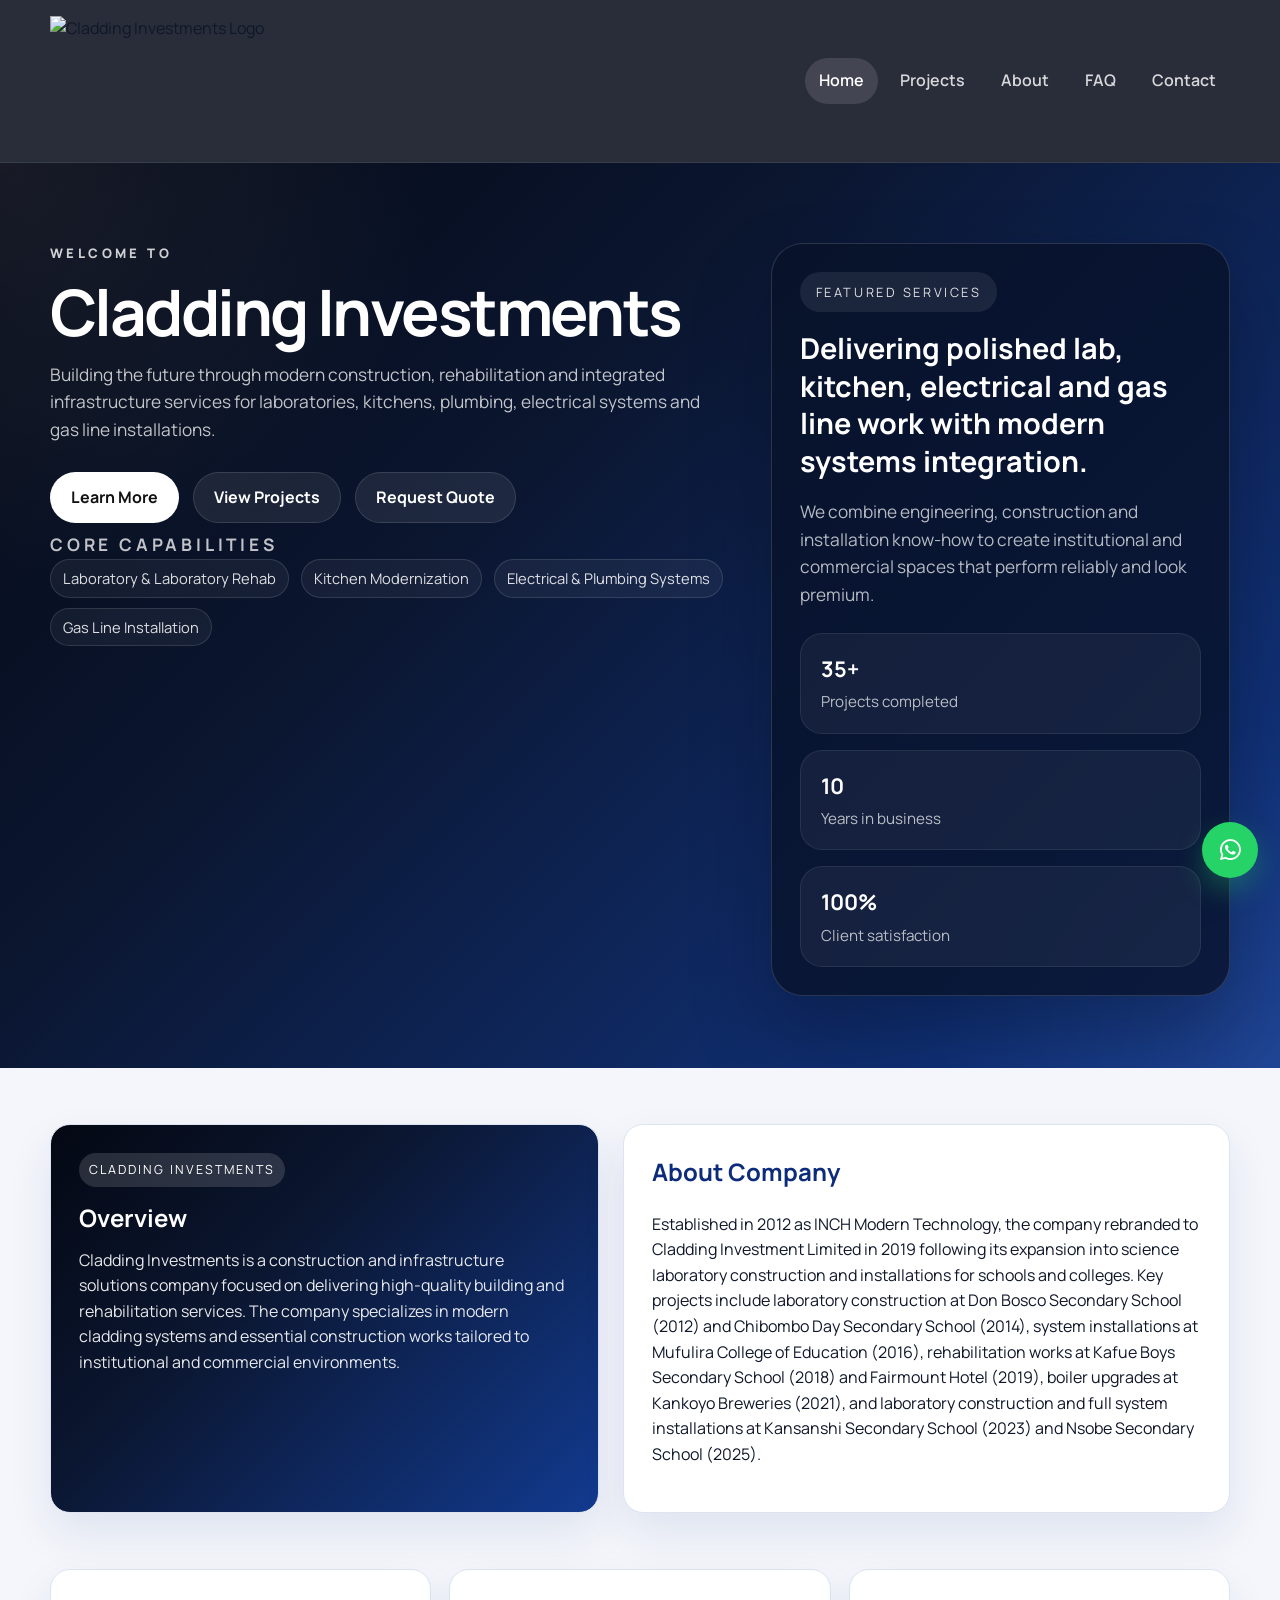
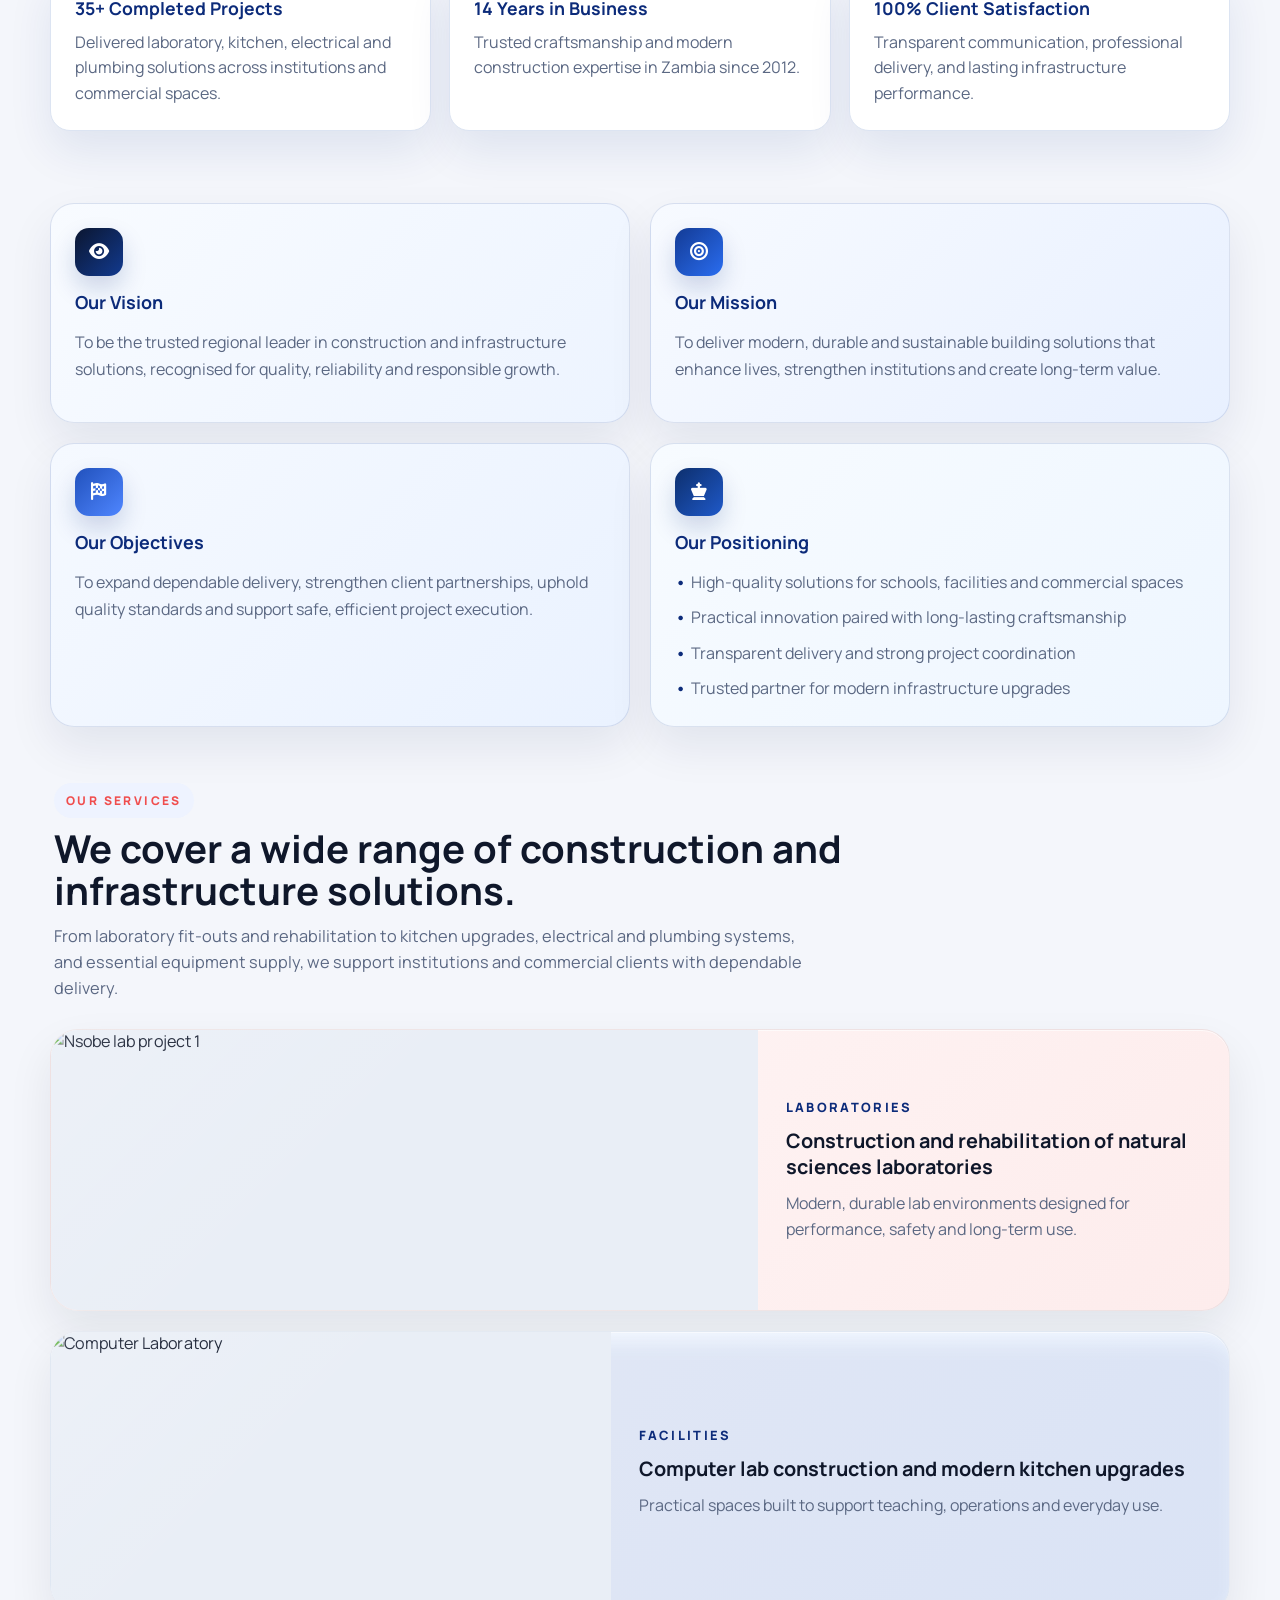
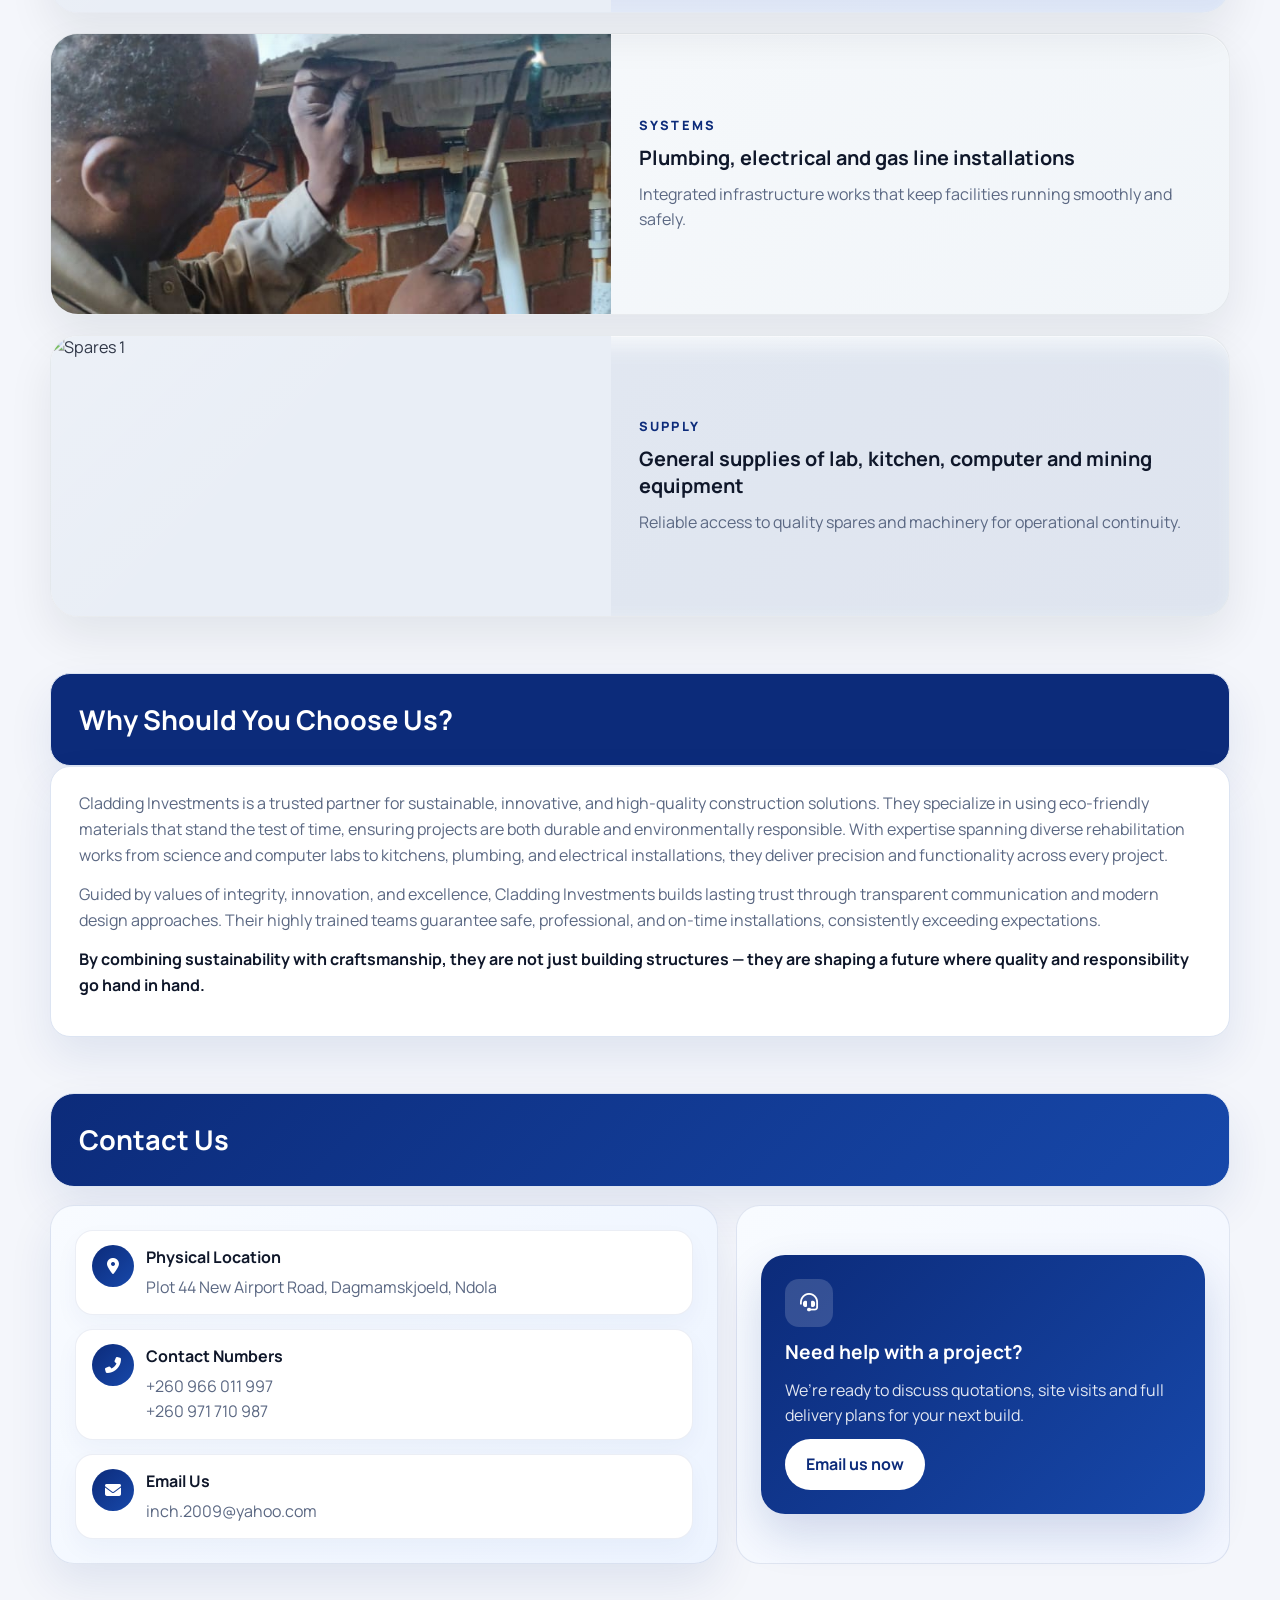
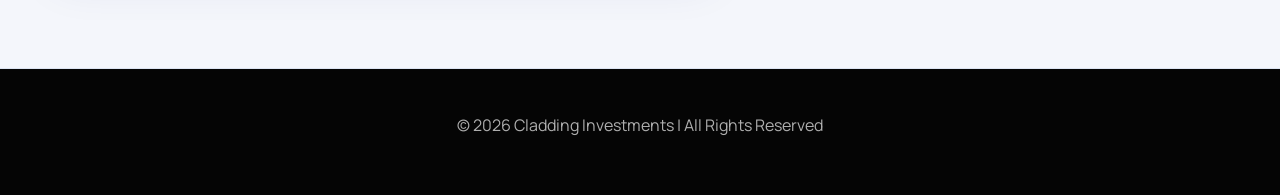
==== commit dbe89a97: "Add files via upload" ====
--- a/index.html
+++ b/index.html
@@ -1,23 +1,24 @@
-<!DOCTYPE html>
+﻿<!DOCTYPE html>
 <html lang="en">
 <head>
   <meta charset="UTF-8">
   <meta name="viewport" content="width=device-width, initial-scale=1.0">
+  <title>Cladding Investments — Company Profile</title>
   <!-- Google Fonts -->
-  <link href="https://fonts.googleapis.com/css2?family=Inter:wght@400;600&family=Montserrat:wght@400;600&display=swap" rel="stylesheet">
+  <link href="https://fonts.googleapis.com/css2?family=Inter:wght@400;600;700;800&family=Montserrat:wght@400;600&display=swap" rel="stylesheet">
   <!-- Font Awesome -->
   <link rel="stylesheet" href="https://cdnjs.cloudflare.com/ajax/libs/font-awesome/6.5.0/css/all.min.css">
   <!-- Stylesheet -->
   <link rel="stylesheet" href="styles-redesign.css">
 </head>
-<body class="profile-page blink-home">
+<body class="profile-home blink-home">
   <header class="site-header">
     <div class="container header-inner">
-      <a class="logo" href="home.html"><img src="images/logo.png" alt="Cladding Investments Logo"></a>
+      <a class="logo" href="home.html"><img src="images/logo.png" alt="Cladding Investments Logo" style="height:130px;width:auto"></a>
       <button type="button" id="nav-toggle" class="nav-toggle" aria-controls="site-nav" aria-expanded="false" aria-label="Toggle navigation">
         <span></span><span></span><span></span>
       </button>
-       <nav class="site-nav" id="site-nav" role="navigation">
+      <nav class="site-nav" id="site-nav" role="navigation">
         <a href="home.html" class="active">Home</a>
         <a href="projects.html">Projects</a>
         <a href="about.html">About</a>
@@ -39,6 +40,7 @@
             <a href="projects.html" class="btn secondary">View Projects</a>
             <a href="contact.html" class="btn secondary">Request Quote</a>
           </div>
+          <p class="hero-highlights-label">Core capabilities</p>
           <ul class="hero-badges">
             <li>Laboratory & Laboratory Rehab</li>
             <li>Kitchen Modernization</li>
@@ -53,15 +55,15 @@
             <p>We combine engineering, construction and installation know-how to create institutional and commercial spaces that perform reliably and look premium.</p>
             <div class="hero-panel-stats">
               <div>
-                <strong>35+</strong>
+                <strong class="count-up" data-target="35" data-suffix="+"></strong>
                 <span>Projects completed</span>
               </div>
               <div>
-                <strong>14</strong>
+                <strong class="count-up" data-target="10"></strong>
                 <span>Years in business</span>
               </div>
               <div>
-                <strong>100%</strong>
+                <strong class="count-up" data-target="100" data-suffix="%"></strong>
                 <span>Client satisfaction</span>
               </div>
             </div>
@@ -103,71 +105,80 @@
 
     <section class="profile-values container">
       <div class="values-grid">
-        <article class="value-card blue-card">
+        <article class="value-card value-card-vision">
           <div class="value-icon"><i class="fas fa-eye"></i></div>
           <h3>Our Vision</h3>
-          <p>To be the leading provider of cladding solutions in the region recognized for quality, reliability, and eco-conscious practices that support community growth and development.</p>
-        </article>
-        <article class="value-card red-card">
+          <p>To be the trusted regional leader in construction and infrastructure solutions, recognised for quality, reliability and responsible growth.</p>
+        </article>
+        <article class="value-card value-card-mission">
           <div class="value-icon"><i class="fas fa-bullseye"></i></div>
           <h3>Our Mission</h3>
-          <p>To deliver modern, durable, and sustainable cladding solutions that transform infrastructure across Zambia. We aim to combine design innovation with practical functionality for long-lasting impact.</p>
-        </article>
-        <article class="value-card dark-card">
+          <p>To deliver modern, durable and sustainable building solutions that enhance lives, strengthen institutions and create long-term value.</p>
+        </article>
+        <article class="value-card value-card-objectives">
           <div class="value-icon"><i class="fas fa-flag-checkered"></i></div>
           <h3>Our Objectives</h3>
-          <p>To be the leading provider of cladding solutions in the region, recognized for quality, reliability, and eco-conscious practices that support community growth and development.</p>
-        </article>
-        <article class="value-card light-card">
+          <p>To expand dependable delivery, strengthen client partnerships, uphold quality standards and support safe, efficient project execution.</p>
+        </article>
+        <article class="value-card value-card-positioning">
           <div class="value-icon"><i class="fas fa-chess-king"></i></div>
           <h3>Our Positioning</h3>
           <ul class="positioning-list">
-            <li>High-quality, durable construction solutions</li>
-            <li>Focus on sustainability and modern techniques</li>
-            <li>Integration of design innovation with functionality</li>
-            <li>Tailored solutions for institutional and commercial clients</li>
+            <li>High-quality solutions for schools, facilities and commercial spaces</li>
+            <li>Practical innovation paired with long-lasting craftsmanship</li>
+            <li>Transparent delivery and strong project coordination</li>
+            <li>Trusted partner for modern infrastructure upgrades</li>
           </ul>
         </article>
       </div>
     </section>
 
     <section class="core-services container">
-      <!-- Core service image placeholders:
-           images/nsobe-project-hero.jpg
-           images/kansanshi-lab-main.jpg
-           images/kansanshi-systems-main.jpg
-      -->
-      <div class="section-header">
-        <h2>Core Services</h2>
+      <div class="section-header section-header-wide">
+        <span class="section-kicker">Our Services</span>
+        <h2>We cover a wide range of construction and infrastructure solutions.</h2>
+        <p>From laboratory fit-outs and rehabilitation to kitchen upgrades, electrical and plumbing systems, and essential equipment supply, we support institutions and commercial clients with dependable delivery.</p>
       </div>
       <div class="service-panels">
-        <article class="service-panel red-panel">
-          <img src="images/Nsobe%20project%20(1).jpg" alt="Natural Sciences Lab" title="Replace with your own image: images/nsobe-project-hero.jpg" class="service-image">
-          <div>
-            <h3>Construction and Rehabilitation of Natural Sciences Laboratories</h3>
-          </div>
-        </article>
-        <article class="service-panel blue-panel">
+        <article class="service-panel service-panel-feature red-panel">
+          <div class="slideshow-container">
+            <img src="images/Nsobe%20project%20(1).jpg" alt="Nsobe lab project 1" class="service-image slideshow-image" style="animation-delay: 0s;">
+            <img src="images/Nsobe%20project%20(2).jpeg" alt="Nsobe lab project 2" class="service-image slideshow-image" style="animation-delay: 6.6s;">
+            <img src="images/Nsobe%20project%20(3).jpeg" alt="Nsobe lab project 3" class="service-image slideshow-image" style="animation-delay: 13.2s;">
+            <img src="images/Nsobe%20project%20(4).jpeg" alt="Nsobe lab project 4" class="service-image slideshow-image" style="animation-delay: 19.8s;">
+            <img src="images/Nsobe%20project%20(5).jpeg" alt="Nsobe lab project 5" class="service-image slideshow-image" style="animation-delay: 26.4s;">
+          </div>
+          <div>
+            <span class="service-tag">Laboratories</span>
+            <h3>Construction and rehabilitation of natural sciences laboratories</h3>
+            <p>Modern, durable lab environments designed for performance, safety and long-term use.</p>
+          </div>
+        </article>
+        <article class="service-panel service-panel-split blue-panel">
           <div class="slideshow-container">
             <img src="images/computer (1).jpg" alt="Computer Laboratory" class="service-image slideshow-image" style="animation-delay: 0s;">
             <img src="images/kitchen.jpg" alt="Modern Kitchen" class="service-image slideshow-image" style="animation-delay: 8.3s;">
             <img src="images/science lab.jpeg" alt="Science Laboratory" class="service-image slideshow-image" style="animation-delay: 16.6s;">
           </div>
           <div>
-            <h3>Construction and Rehabilitation of Computer Laboratories<br>Modernized Kitchen Construction and Upgrades</h3>
-          </div>
-        </article>
-        <article class="service-panel slideshow-panel">
-          <div class="slideshow-container">
-            <img src="images/gas installation.jpg" alt="Gas Installation" class="service-image slideshow-image-3" style="animation-delay: 0s;">
-            <img src="images/kansenshi2.jpg" alt="Plumbing Works" class="service-image slideshow-image-3" style="animation-delay: 5s;">
+            <span class="service-tag">Facilities</span>
+            <h3>Computer lab construction and modern kitchen upgrades</h3>
+            <p>Practical spaces built to support teaching, operations and everyday use.</p>
+          </div>
+        </article>
+        <article class="service-panel service-panel-split slideshow-panel">
+          <div class="slideshow-container">
+            <img src="images/SYSTEMS.jpg" alt="Systems Installation" class="service-image slideshow-image-3" style="animation-delay: 0s;">
+            <img src="images/gas installation.jpg" alt="Gas Installation" class="service-image slideshow-image-3" style="animation-delay: 5s;">
             <img src="images/electrician.jpg" alt="Electrical Wiring" class="service-image slideshow-image-3" style="animation-delay: 10s;">
           </div>
           <div>
-            <h3>Plumbing Works<br>Electrical Wiring<br>Gas Line Installation</h3>
-          </div>
-        </article>
-        <article class="service-panel slideshow-panel">
+            <span class="service-tag">Systems</span>
+            <h3>Plumbing, electrical and gas line installations</h3>
+            <p>Integrated infrastructure works that keep facilities running smoothly and safely.</p>
+          </div>
+        </article>
+        <article class="service-panel service-panel-split slideshow-panel">
           <div class="slideshow-container">
             <img src="images/sparepart1.jpg" alt="Spares 1" class="service-image slideshow-image" style="animation-delay: 0s;">
             <img src="images/spare part 2.jpg" alt="Spares 2" class="service-image slideshow-image" style="animation-delay: 5s;">
@@ -176,8 +187,9 @@
             <img src="images/machine2.jpg" alt="Machine 2" class="service-image slideshow-image" style="animation-delay: 20s;">
           </div>
           <div>
-            <h3>General Supplies of Lab, Kitchen, Computer and Mining Machines Spares and Equipment</h3>
-            <p>Complete inventory of high-quality spares and equipment for all your operational needs</p>
+            <span class="service-tag">Supply</span>
+            <h3>General supplies of lab, kitchen, computer and mining equipment</h3>
+            <p>Reliable access to quality spares and machinery for operational continuity.</p>
           </div>
         </article>
       </div>
@@ -188,9 +200,9 @@
         <h2>Why Should You Choose Us?</h2>
       </div>
       <div class="why-copy">
-        <p>Cladding Investments is a trusted partner for sustainable, innovative, and high-quality construction solutions. We specialize in using eco-friendly materials that stand the test of time, ensuring projects are both durable and environmentally responsible. With expertise spanning diverse rehabilitation works from science and computer labs to kitchens, plumbing, and electrical installations,we deliver precision and functionality across every project.</p>
-        <p>Guided by values of integrity, innovation, and excellence, Cladding Investments builds lasting trust through transparent communication and modern design approaches.Our  highly trained teams guarantee safe, professional, and on-time installations, consistently exceeding expectations.</p>
-        <p><strong>By combining sustainability with craftsmanship, we are not just building structures — we are shaping a future where quality and responsibility go hand in hand.</strong></p>
+        <p>Cladding Investments is a trusted partner for sustainable, innovative, and high-quality construction solutions. They specialize in using eco-friendly materials that stand the test of time, ensuring projects are both durable and environmentally responsible. With expertise spanning diverse rehabilitation works from science and computer labs to kitchens, plumbing, and electrical installations, they deliver precision and functionality across every project.</p>
+        <p>Guided by values of integrity, innovation, and excellence, Cladding Investments builds lasting trust through transparent communication and modern design approaches. Their highly trained teams guarantee safe, professional, and on-time installations, consistently exceeding expectations.</p>
+        <p><strong>By combining sustainability with craftsmanship, they are not just building structures — they are shaping a future where quality and responsibility go hand in hand.</strong></p>
       </div>
     </section>
 
@@ -201,21 +213,21 @@
       <div class="contact-details-grid">
         <div class="contact-info-list">
           <div class="contact-item">
-            <div class="contact-marker blue">1</div>
+            <div class="contact-marker"><i class="fas fa-map-marker-alt"></i></div>
             <div class="contact-info-text">
               <h3>Physical Location</h3>
               <p>Plot 44 New Airport Road, Dagmamskjoeld, Ndola</p>
             </div>
           </div>
           <div class="contact-item">
-            <div class="contact-marker red">2</div>
+            <div class="contact-marker"><i class="fas fa-phone-alt"></i></div>
             <div class="contact-info-text">
               <h3>Contact Numbers</h3>
-              <p>+260 966 011 997<br>+260 971 109 987</p>
+              <p>+260 966 011 997<br>+260 971 710 987</p>
             </div>
           </div>
           <div class="contact-item">
-            <div class="contact-marker white">3</div>
+            <div class="contact-marker"><i class="fas fa-envelope"></i></div>
             <div class="contact-info-text">
               <h3>Email Us</h3>
               <p><a href="mailto:inch.2009@yahoo.com">inch.2009@yahoo.com</a></p>
@@ -223,7 +235,12 @@
           </div>
         </div>
         <div class="contact-graphic">
-          <div class="phone-illustration"><i class="fas fa-phone-alt"></i></div>
+          <div class="contact-cta-card">
+            <div class="contact-cta-icon"><i class="fas fa-headset"></i></div>
+            <h3>Need help with a project?</h3>
+            <p>We’re ready to discuss quotations, site visits and full delivery plans for your next build.</p>
+            <a href="mailto:inch.2009@yahoo.com" class="btn secondary">Email us now</a>
+          </div>
         </div>
       </div>
     </section>
@@ -236,54 +253,5 @@
   </footer>
 
   <script src="script.js"></script>
-  
-  <!-- Header auto-hide fix -->
-  <script>
-    (function() {
-      function initAutoHideHeader() {
-        const header = document.querySelector('.site-header');
-        if (!header) return;
-
-        let lastScrollTop = 0;
-        let isHidden = false;
-        const scrollThreshold = 100;
-
-        window.addEventListener('scroll', () => {
-          const scrollTop = window.pageYOffset || document.documentElement.scrollTop;
-          const siteNav = document.getElementById('site-nav');
-          if (siteNav && siteNav.classList.contains('mobile-open')) return;
-
-          if (Math.abs(lastScrollTop - scrollTop) <= scrollThreshold) return;
-
-          if (scrollTop > lastScrollTop && scrollTop > 100) {
-            if (!isHidden) {
-              header.classList.add('header-hidden');
-              isHidden = true;
-            }
-          } else {
-            if (isHidden) {
-              header.classList.remove('header-hidden');
-              isHidden = false;
-            }
-          }
-
-          lastScrollTop = scrollTop;
-        });
-
-        document.addEventListener('mousemove', (e) => {
-          if (e.clientY < 50 && isHidden) {
-            header.classList.remove('header-hidden');
-            isHidden = false;
-          }
-        });
-      }
-
-      if (document.readyState === 'loading') {
-        document.addEventListener('DOMContentLoaded', initAutoHideHeader);
-      } else {
-        initAutoHideHeader();
-      }
-    })();
-  </script>
 </body>
 </html>
--- a/styles-redesign.css
+++ b/styles-redesign.css
@@ -53,6 +53,7 @@
   justify-content: space-between;
   gap: 20px;
   padding: 16px 0;
+  position: relative;
 }
 .logo img { height: 90px; width: auto; }
 .site-nav { display: flex; align-items: center; gap: 8px; }
@@ -328,7 +329,7 @@
 }
 .overview-brand {
   padding: 28px;
-  background: linear-gradient(135deg, var(--primary) 0%, #1748aa 100%);
+  background: linear-gradient(135deg, #040813 0%, #0b1630 38%, #123a8f 100%);
   color: #fff;
 }
 .overview-brand h2 { margin: 0 0 10px; color: #fff; }
@@ -862,12 +863,18 @@
 @media (max-width: 1024px) {
   .nav-toggle {
     display: inline-flex;
+    position: absolute;
+    top: 50%;
+    right: 18px;
+    transform: translateY(-50%);
+    z-index: 1400;
     flex-direction: column;
     gap: 4px;
     border: 1px solid var(--border);
-    background: #fff;
+    background: rgba(255,255,255,0.95);
     padding: 10px;
-    border-radius: 10px;
+    border-radius: 12px;
+    box-shadow: 0 10px 24px rgba(0, 0, 0, 0.12);
   }
   .nav-toggle span {
     width: 22px;
@@ -905,12 +912,18 @@
   .container { width: min(var(--container), calc(100% - 20px)); }
   .nav-toggle {
     display: inline-flex;
+    position: absolute;
+    top: 50%;
+    right: 18px;
+    transform: translateY(-50%);
+    z-index: 1400;
     flex-direction: column;
     gap: 4px;
     border: 1px solid var(--border);
-    background: #fff;
+    background: rgba(255,255,255,0.95);
     padding: 10px;
-    border-radius: 10px;
+    border-radius: 12px;
+    box-shadow: 0 10px 24px rgba(0, 0, 0, 0.12);
   }
   .nav-toggle span {
     width: 22px;
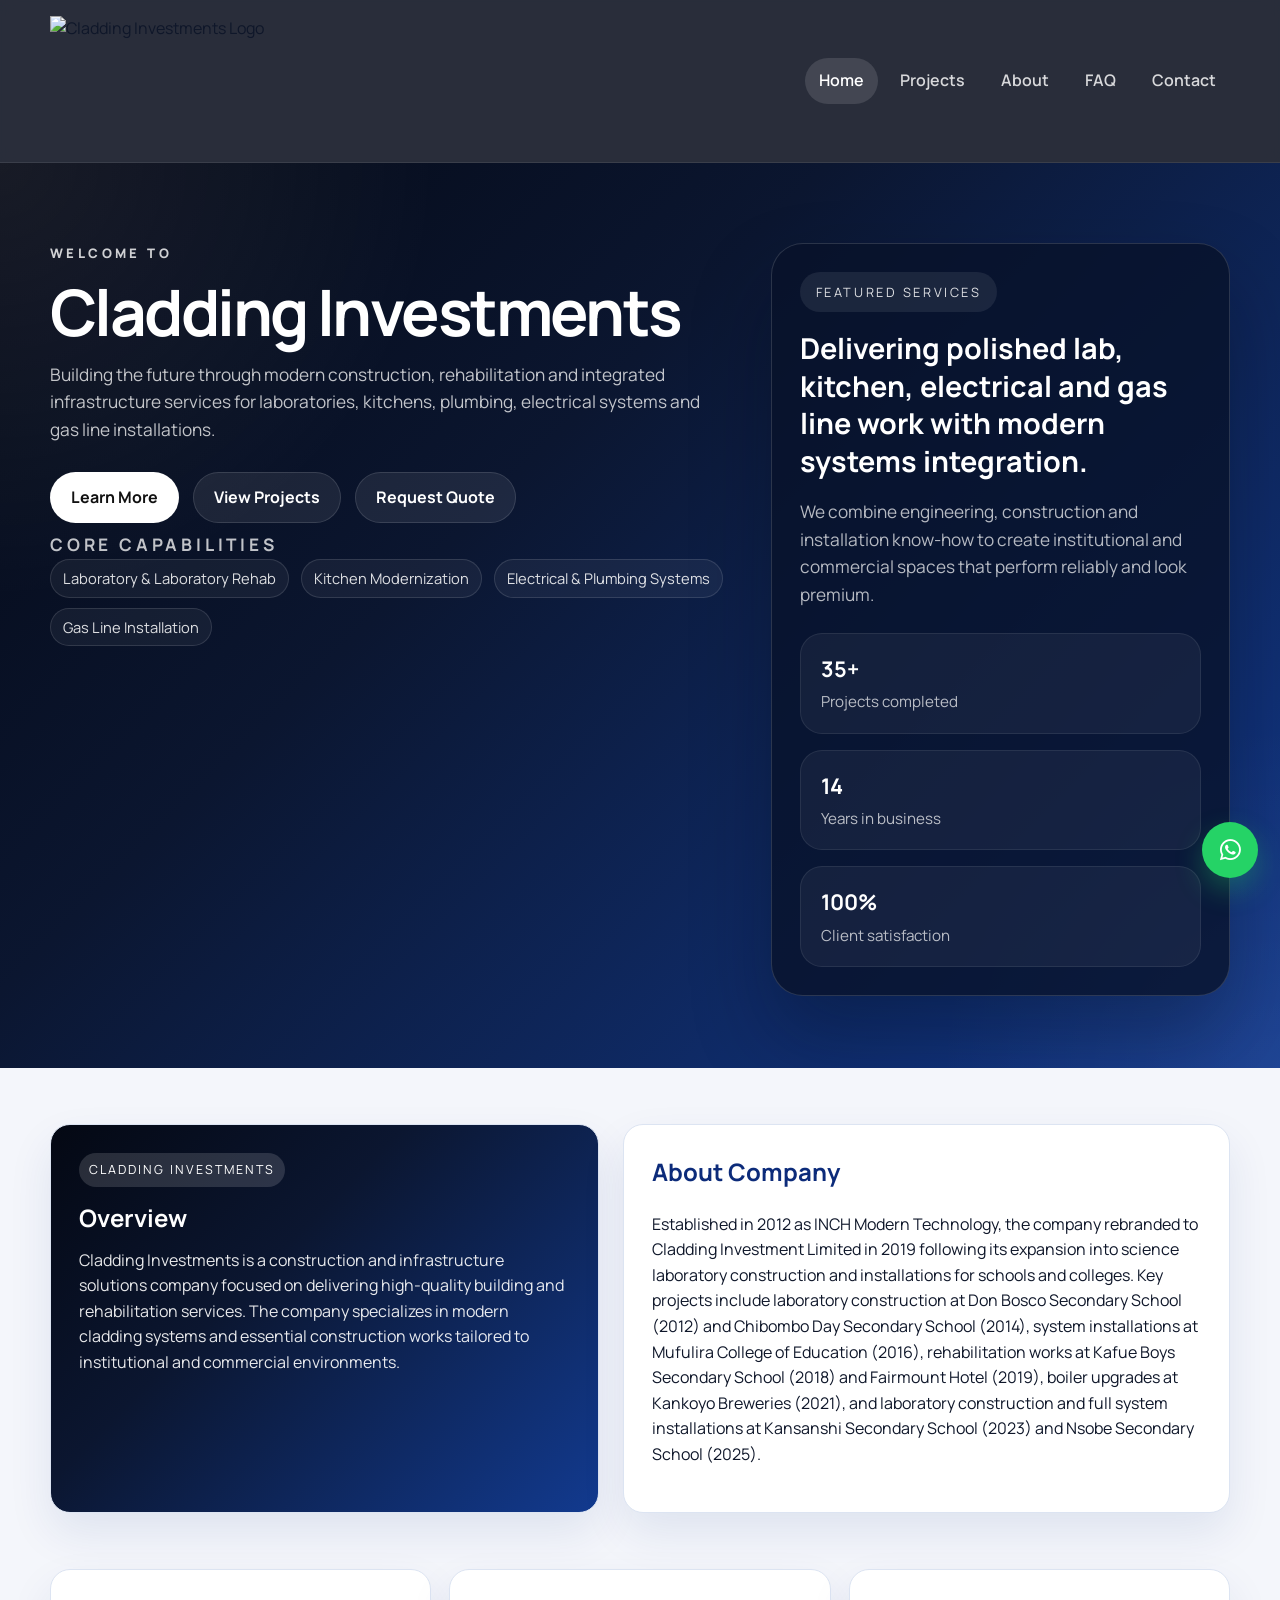
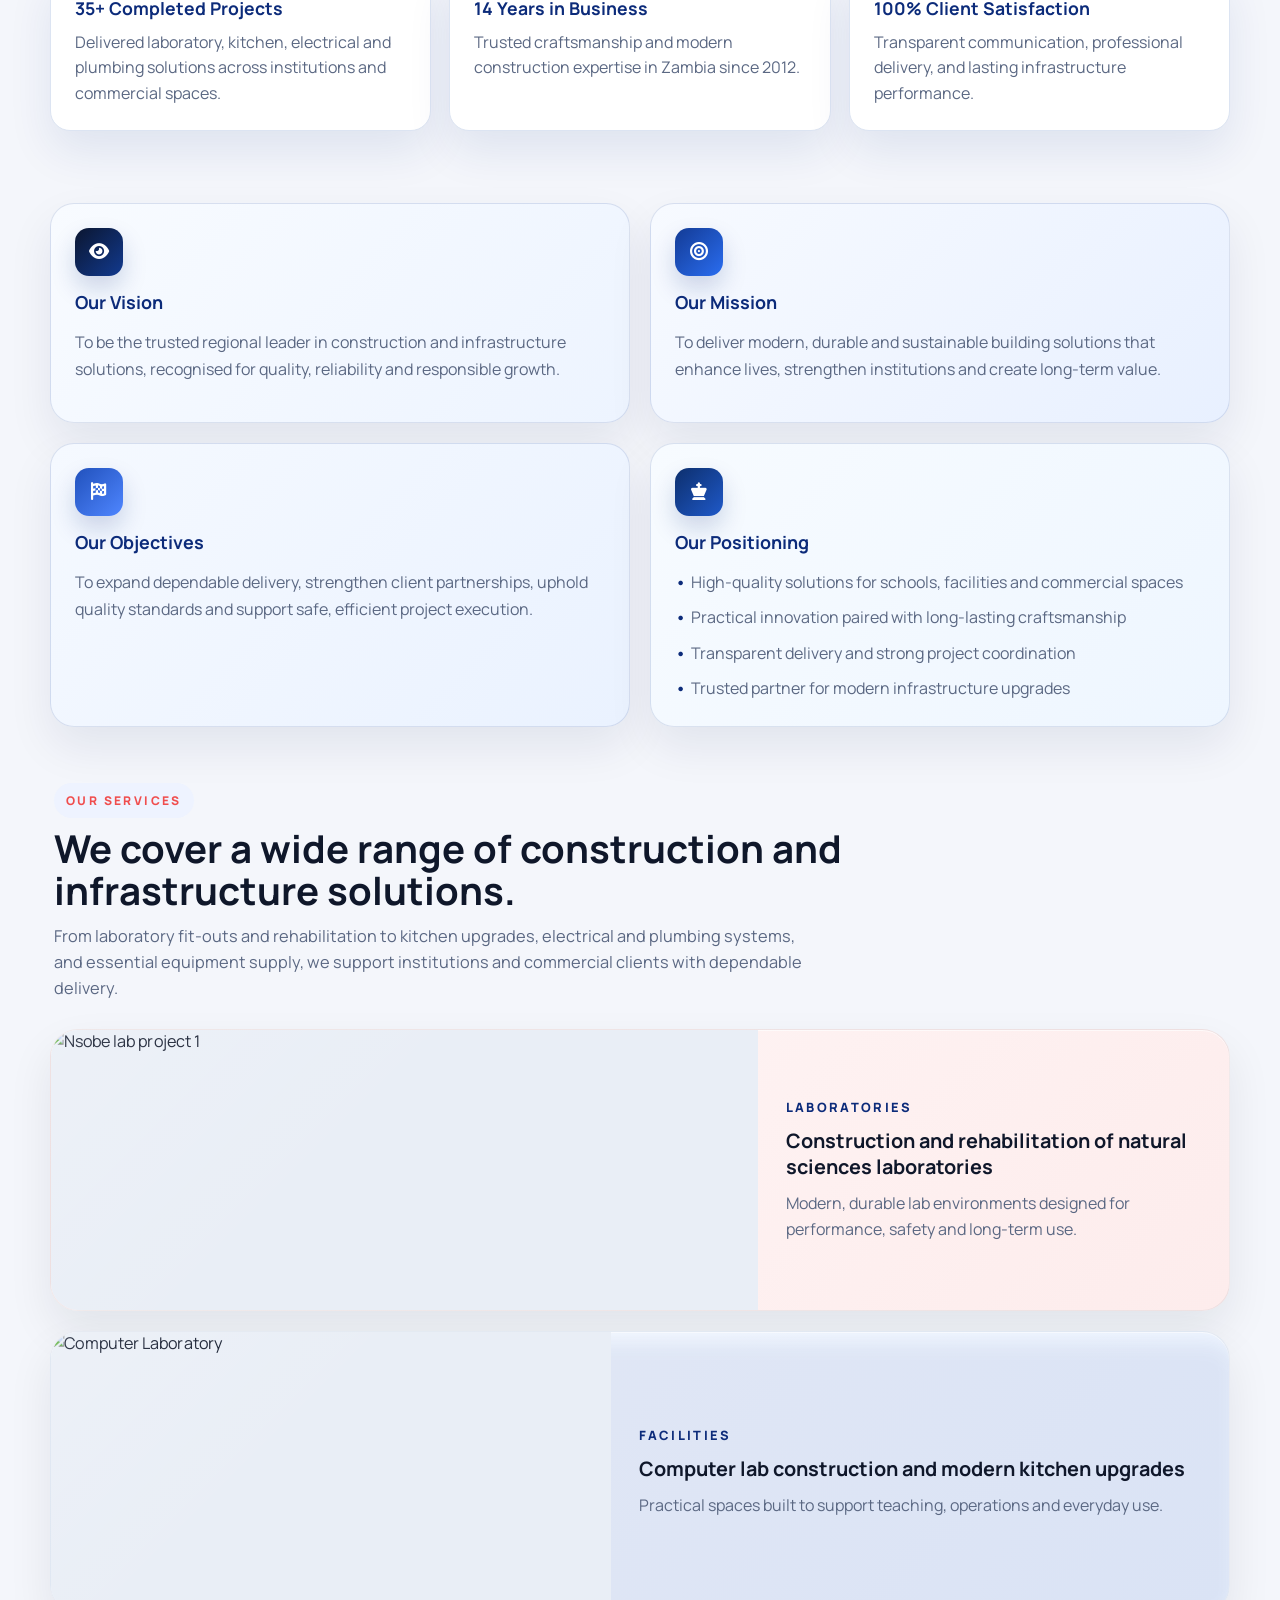
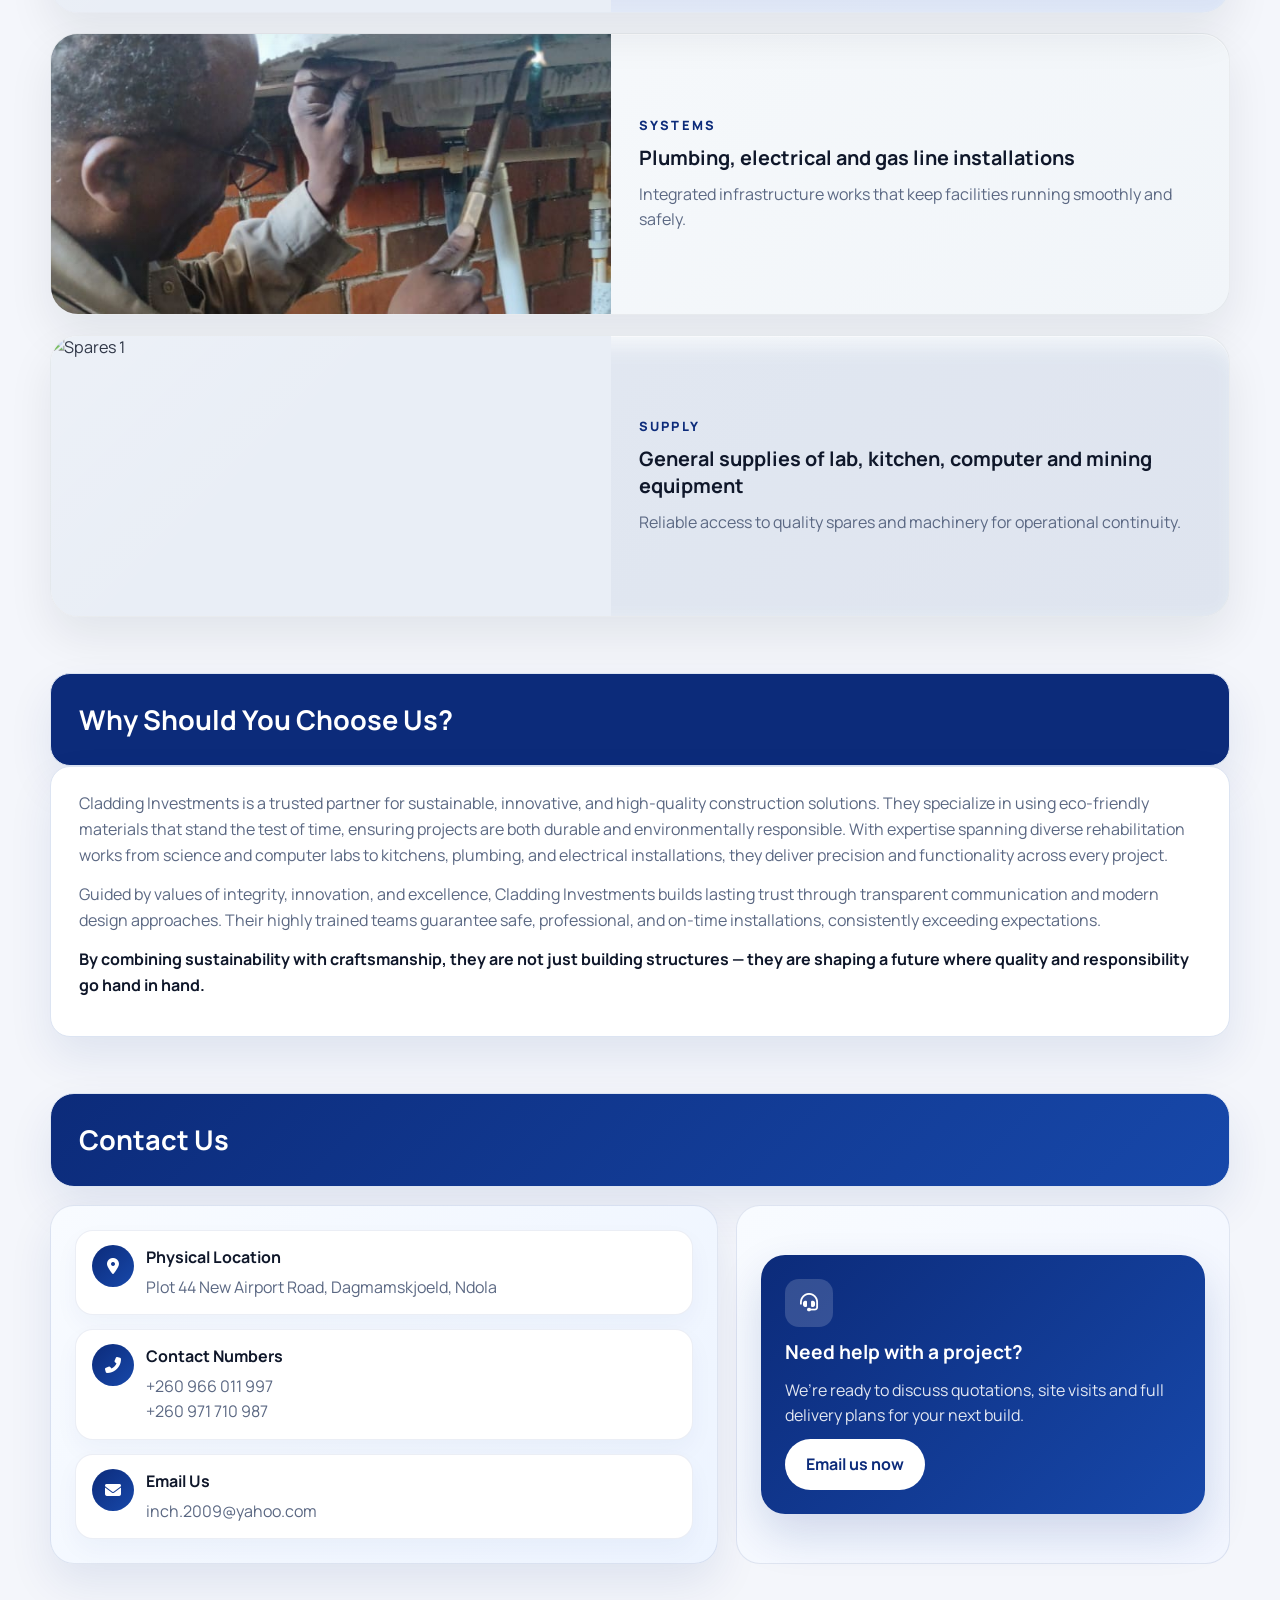
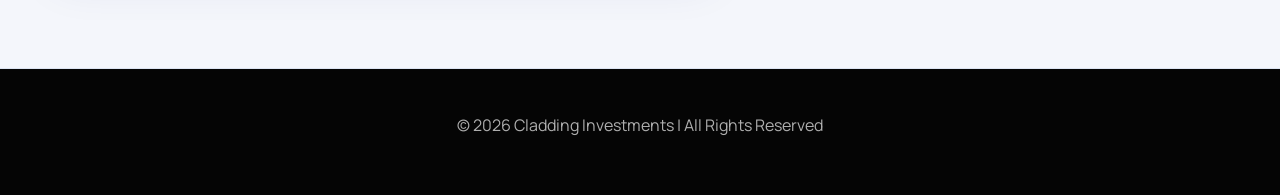
==== commit 9338f350: "Update years in business count from 10 to 14" ====
--- a/index.html
+++ b/index.html
@@ -59,7 +59,7 @@
                 <span>Projects completed</span>
               </div>
               <div>
-                <strong class="count-up" data-target="10"></strong>
+                <strong class="count-up" data-target="14"></strong>
                 <span>Years in business</span>
               </div>
               <div>
--- a/styles-redesign.css
+++ b/styles-redesign.css
@@ -42,7 +42,7 @@
 .site-header {
   position: sticky;
   top: 0;
-  z-index: 1200;
+  z-index: 1600;
   background: rgba(255,255,255,0.95);
   backdrop-filter: blur(8px);
   border-bottom: 1px solid var(--border);
@@ -884,27 +884,41 @@
   }
   .site-nav {
     position: fixed;
-    inset: 0 auto 0 0;
+    top: 0;
+    left: -100vw;
+    bottom: 0;
     width: min(88vw, 320px);
     padding: 88px 18px 24px;
-    background: #fff;
-    border-right: 1px solid var(--border);
+    background: rgba(255, 255, 255, 0.98);
+    border-right: 1px solid rgba(217, 224, 236, 0.9);
+    box-shadow: 2px 0 38px rgba(0, 0, 0, 0.18);
+    display: flex;
     flex-direction: column;
     align-items: flex-start;
-    transform: translateX(-100%);
-    transition: transform 0.2s ease;
-    z-index: 1300;
-  }
-  .site-nav.mobile-open { transform: translateX(0); }
+    transition: left 0.2s ease, opacity 0.2s ease;
+    opacity: 0;
+    pointer-events: none;
+    z-index: 1500;
+  }
+  .site-nav.mobile-open {
+    left: 0 !important;
+    opacity: 1 !important;
+    pointer-events: auto !important;
+  }
   .site-nav a { width: 100%; padding: 12px 14px; }
   .mobile-overlay {
     position: fixed;
     inset: 0;
-    background: rgba(17, 24, 39, 0.35);
-    z-index: 1250;
+    background: rgba(17, 24, 39, 0.84);
+    backdrop-filter: blur(4px);
+    z-index: 1300;
     display: none;
-  }
-  .mobile-overlay.active { display: block; }
+    pointer-events: none;
+  }
+  .mobile-overlay.active {
+    display: block;
+    pointer-events: auto;
+  }
   .logo img { height: 90px; }
 }
 
@@ -933,27 +947,41 @@
   }
   .site-nav {
     position: fixed;
-    inset: 0 auto 0 0;
+    top: 0;
+    left: -100vw;
+    bottom: 0;
     width: min(88vw, 320px);
     padding: 88px 18px 24px;
-    background: #fff;
-    border-right: 1px solid var(--border);
+    background: rgba(255, 255, 255, 0.98);
+    border-right: 1px solid rgba(217, 224, 236, 0.9);
+    box-shadow: 2px 0 38px rgba(0, 0, 0, 0.18);
+    display: flex;
     flex-direction: column;
     align-items: flex-start;
-    transform: translateX(-100%);
-    transition: transform 0.2s ease;
-    z-index: 1300;
-  }
-  .site-nav.mobile-open { transform: translateX(0); }
+    transition: left 0.2s ease, opacity 0.2s ease;
+    opacity: 0;
+    pointer-events: none;
+    z-index: 1500;
+  }
+  .site-nav.mobile-open {
+    left: 0 !important;
+    opacity: 1 !important;
+    pointer-events: auto !important;
+  }
   .site-nav a { width: 100%; padding: 12px 14px; }
   .mobile-overlay {
     position: fixed;
     inset: 0;
-    background: rgba(17, 24, 39, 0.35);
-    z-index: 1250;
+    background: rgba(17, 24, 39, 0.84);
+    backdrop-filter: blur(4px);
+    z-index: 1300;
     display: none;
-  }
-  .mobile-overlay.active { display: block; }
+    pointer-events: none;
+  }
+  .mobile-overlay.active {
+    display: block;
+    pointer-events: auto;
+  }
   .hero-actions, .form-actions, .card-actions { flex-direction: column; align-items: stretch; }
   .form-row { grid-template-columns: 1fr; }
   .hero-badges { gap: 8px; }
